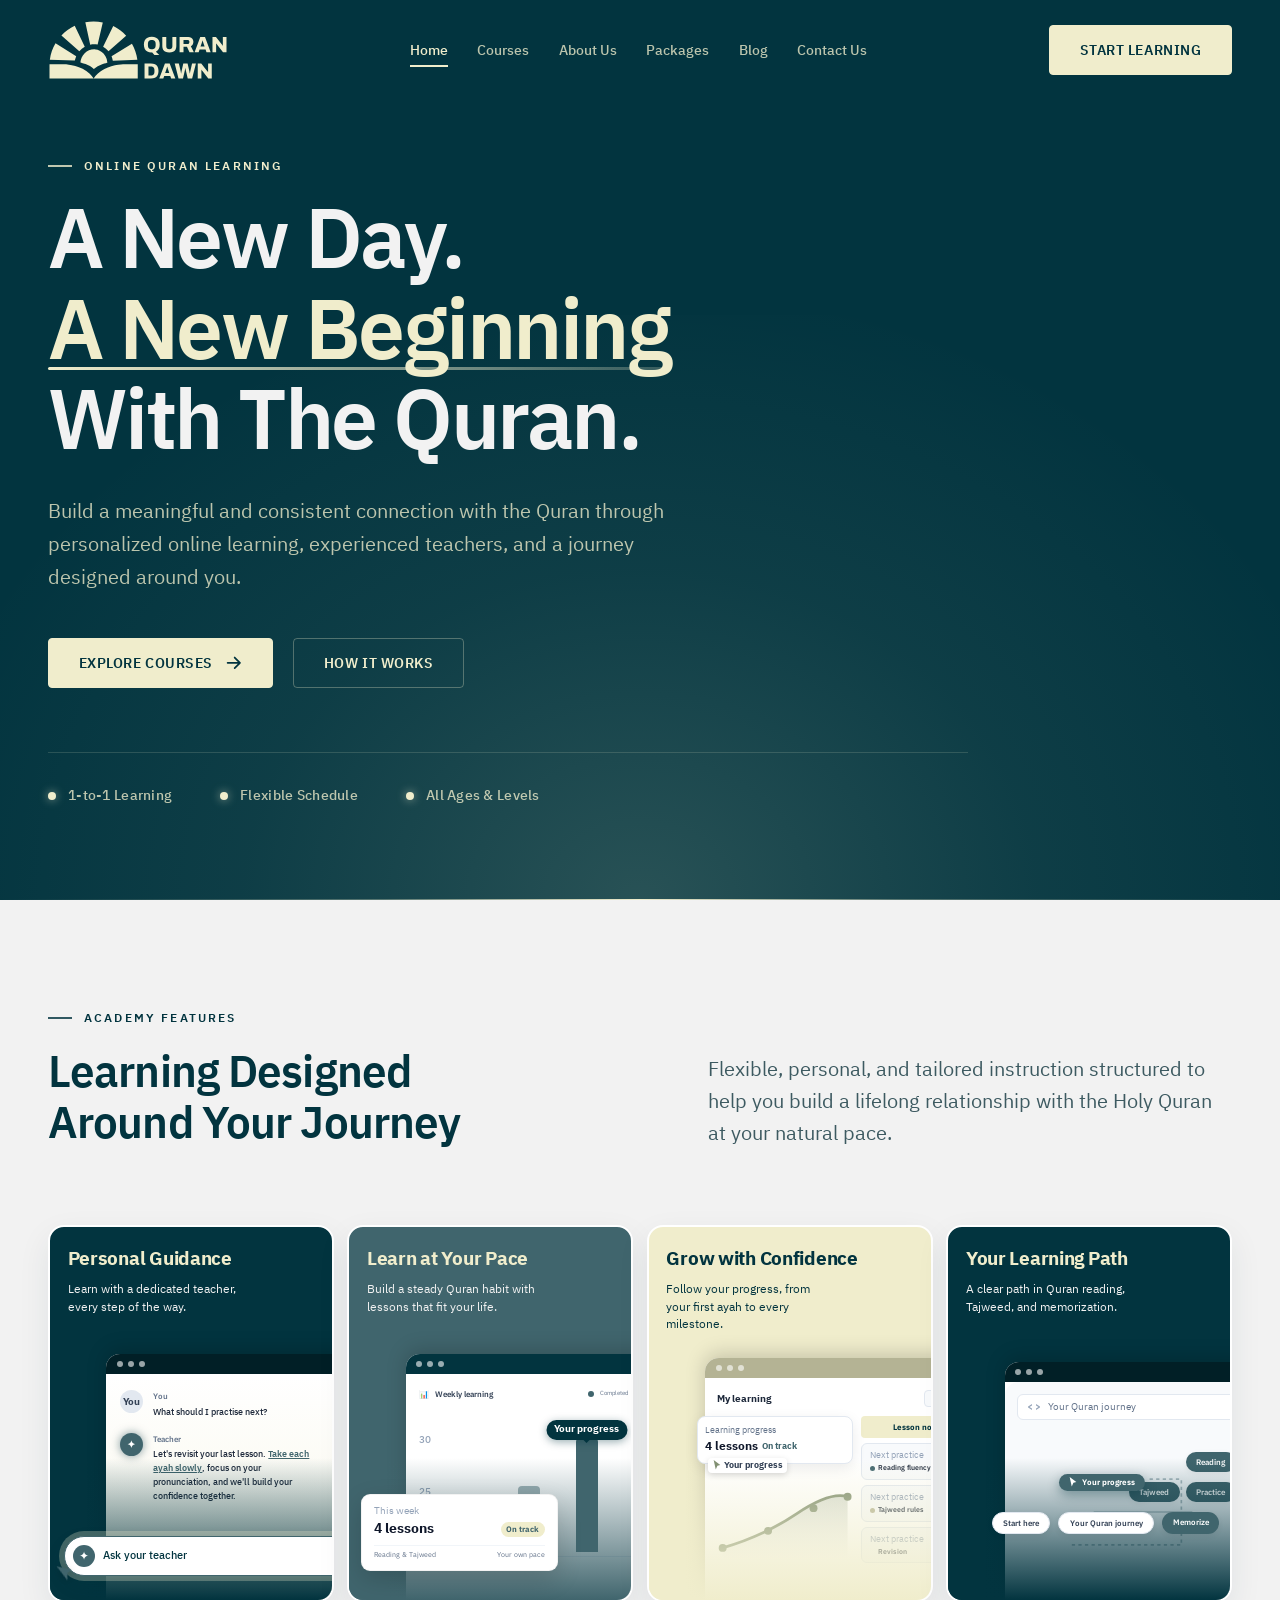
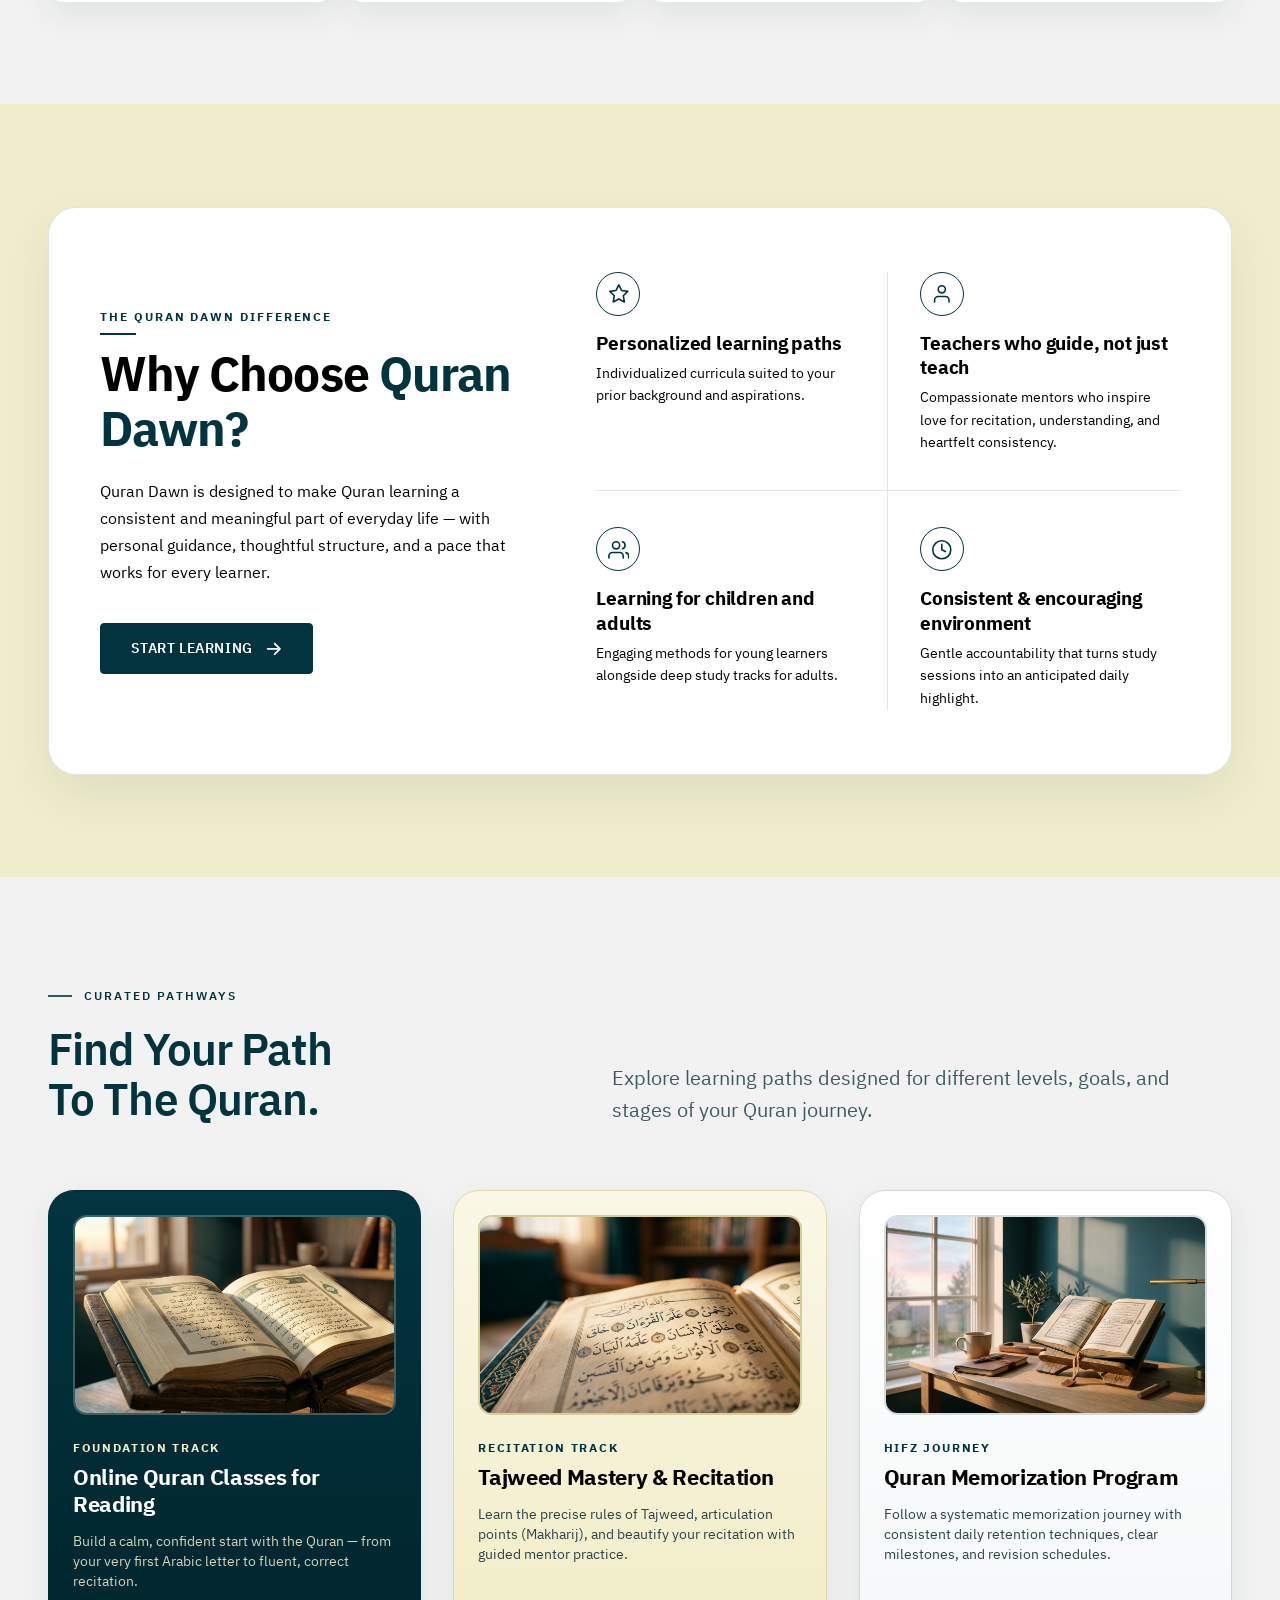
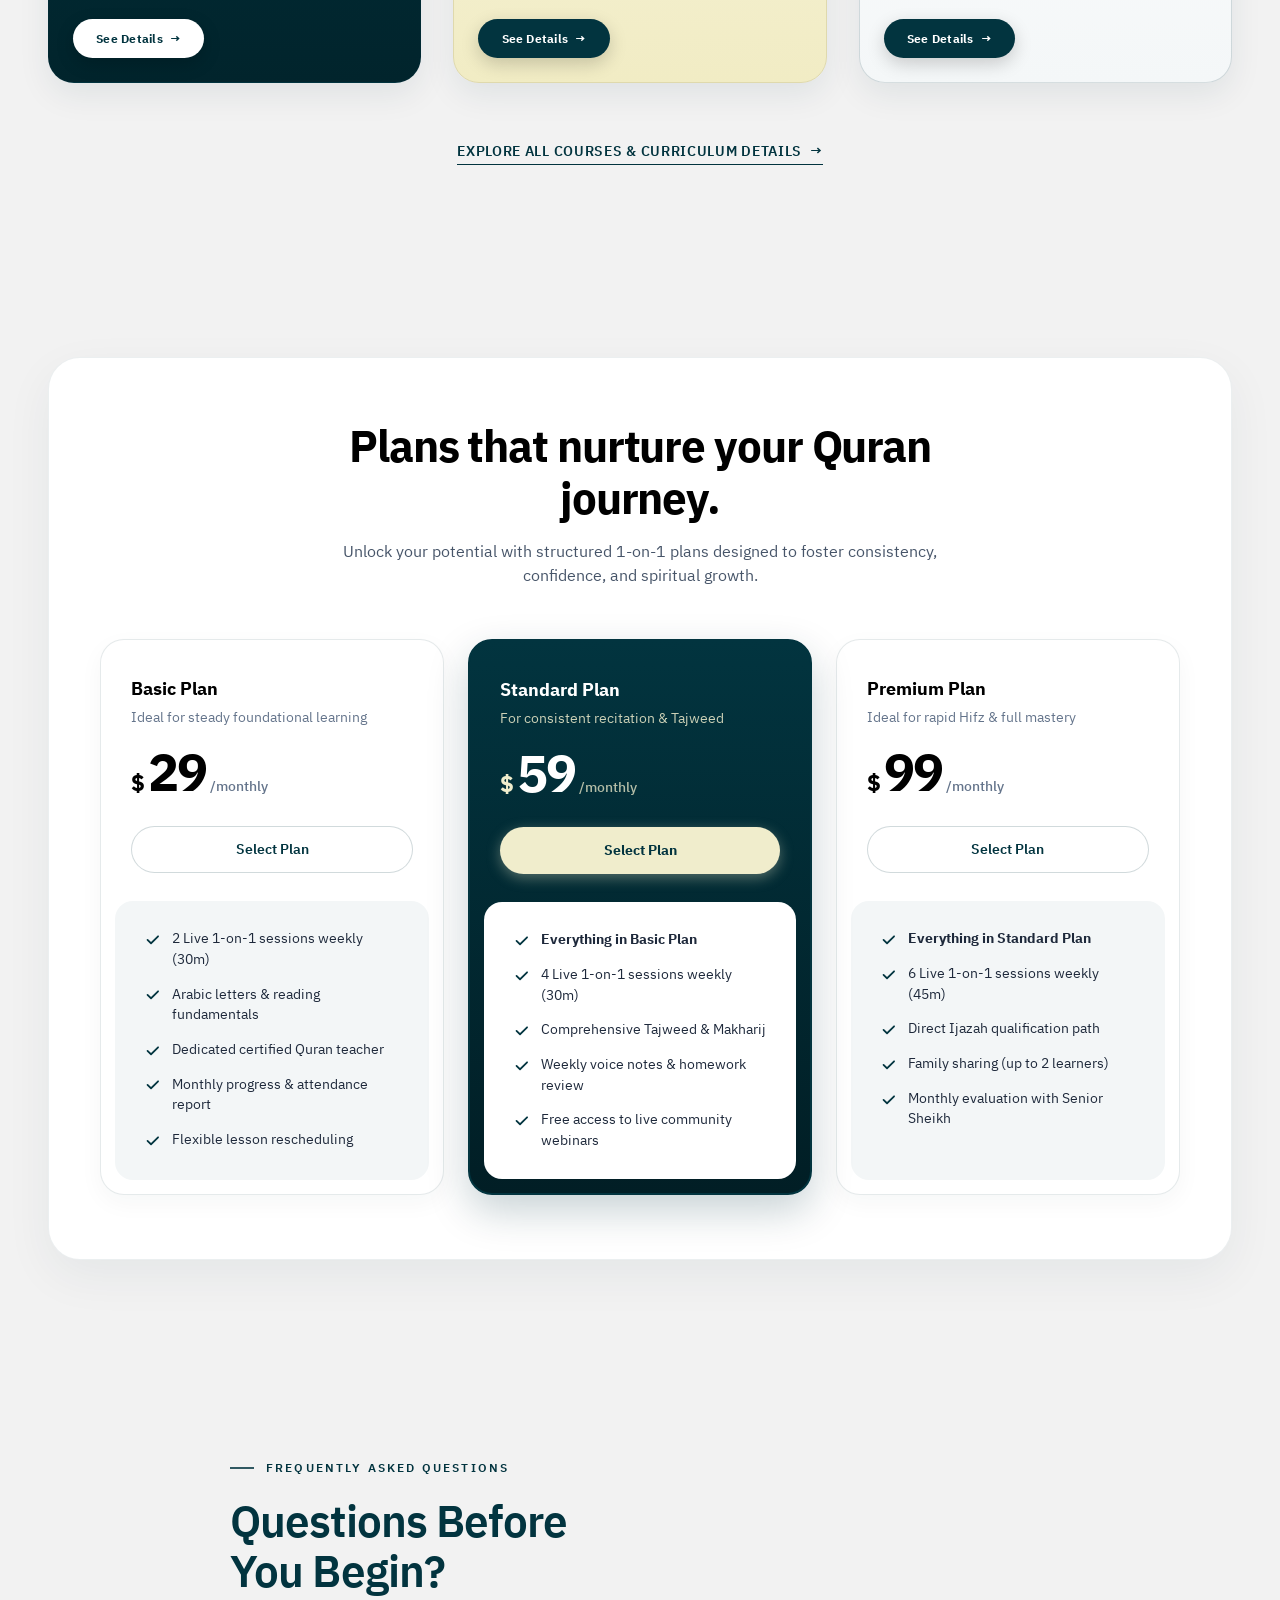
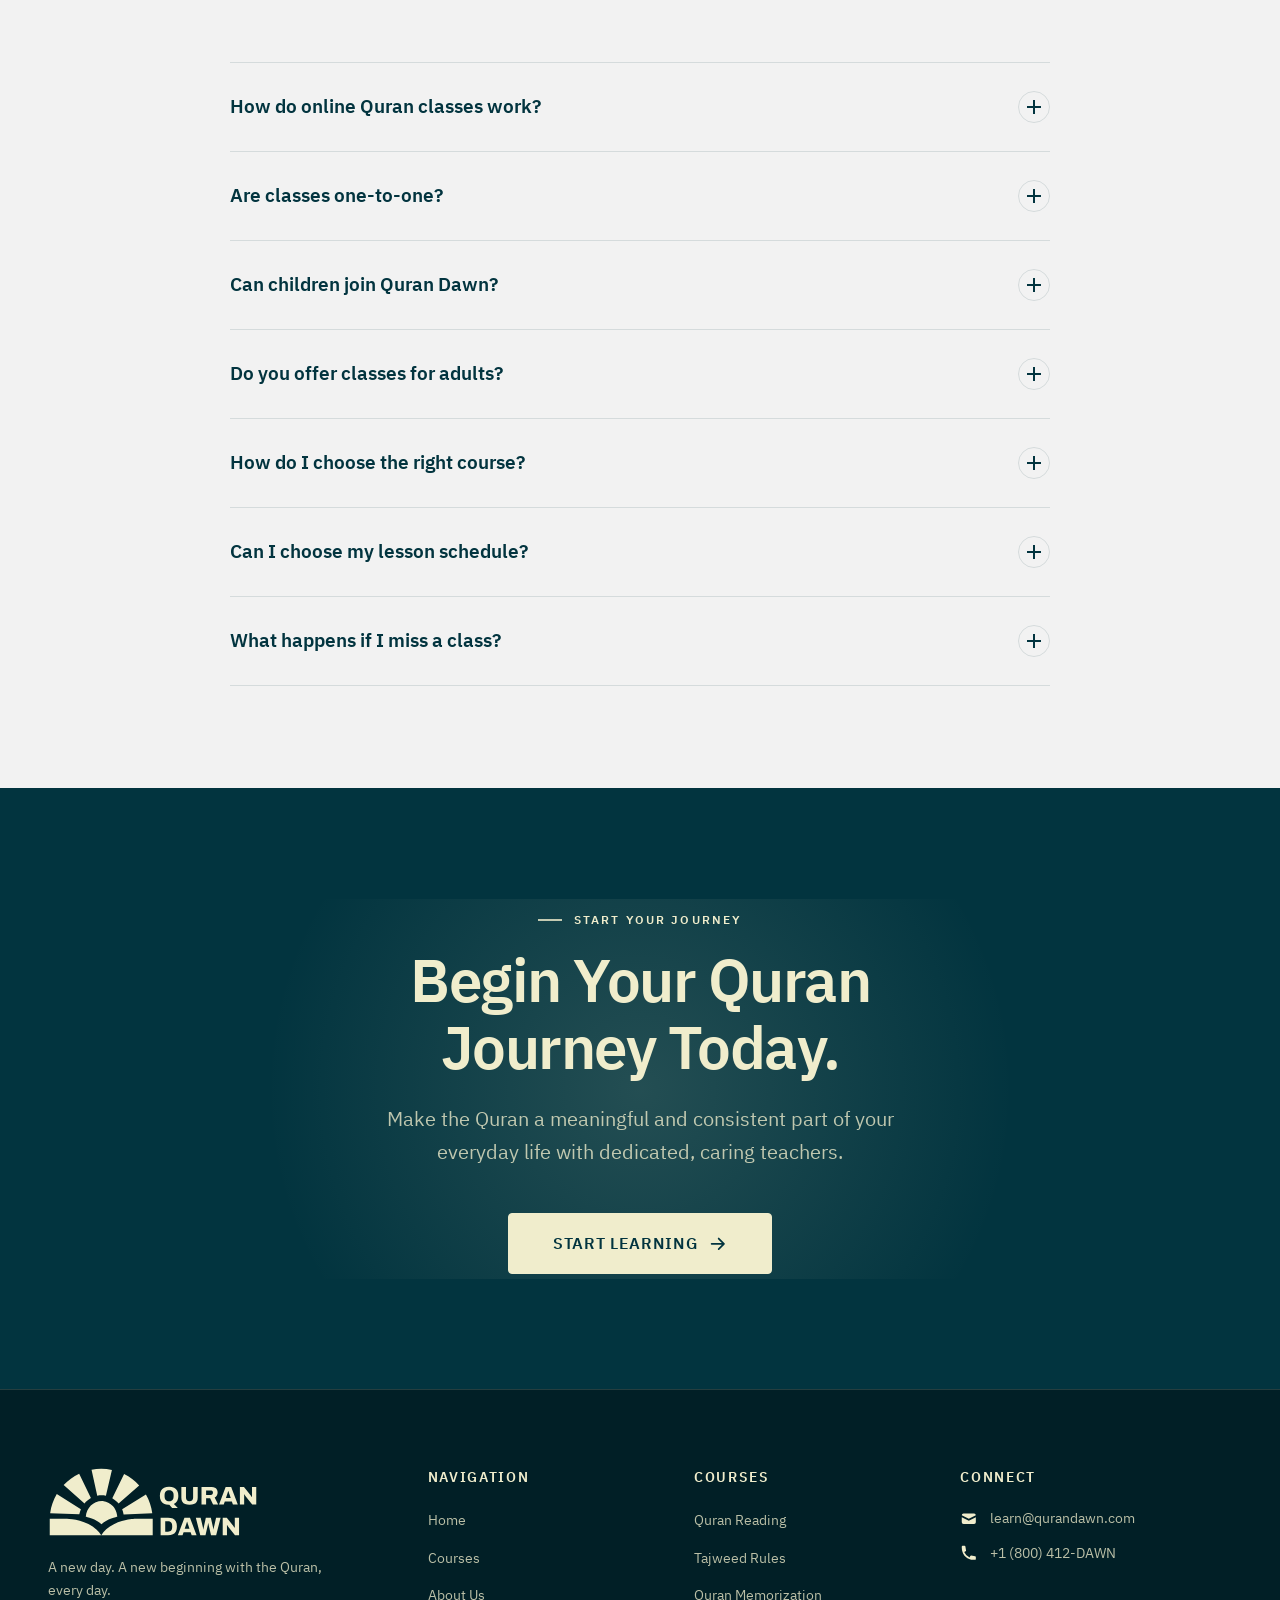
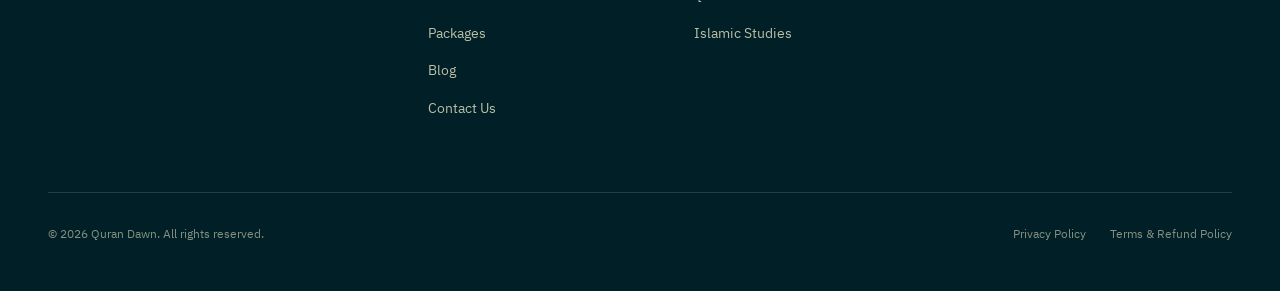
==== index.html @ b08a199e "first commit" ====
<!DOCTYPE html>
<html lang="en">
<head>
  <meta charset="UTF-8">
  <meta name="viewport" content="width=device-width, initial-scale=1.0">
  <meta http-equiv="X-UA-Compatible" content="IE=edge">
  
  <title>Quran Dawn — A New Day. A New Beginning With The Quran.</title>
  <meta name="description" content="Personalized online Quran learning academy. Connect with experienced teachers for 1-to-1 Quran reading, Tajweed, memorization, and Islamic studies.">
  <meta name="theme-color" content="#02343F">
  
  <!-- Open Graph / Meta -->
  <meta property="og:type" content="website">
  <meta property="og:title" content="Quran Dawn — Online Quran Academy">
  <meta property="og:description" content="A new day. A new beginning with the Quran through personalized, calm, and structured 1-to-1 online learning.">
  
  <!-- Favicon -->
  <link rel="icon" type="image/svg+xml" href="assets/images/logo-mark.svg">
  
  <!-- Google Fonts Preconnect & Fonts -->
  <link rel="preconnect" href="https://fonts.googleapis.com">
  <link rel="preconnect" href="https://fonts.gstatic.com" crossorigin>
  <link rel="stylesheet" href="https://fonts.googleapis.com/css2?family=IBM+Plex+Sans+Arabic:wght@300;400;500;600;700&family=IBM+Plex+Sans:ital,wght@0,300;0,400;0,500;0,600;0,700;1,400&display=swap">

  <!-- Stylesheet -->
  <link rel="stylesheet" href="assets/css/style.css">
</head>
<body>

  <!-- Accessible Skip Link -->
  <a href="#main-content" class="skip-link">Skip to main content</a>

  <!-- =========================================================================
       01 — SITE HEADER
       ========================================================================= -->
  <header class="site-header" id="site-header">
    <div class="container header-inner">
      <a href="#" class="header-logo" aria-label="Quran Dawn Home">
        <img src="assets/images/logo-cream.svg" alt="Quran Dawn" width="180" height="60">
      </a>

      <!-- Desktop Navigation -->
      <nav class="nav-desktop" aria-label="Primary Navigation">
        <ul class="nav-links">
          <li><a href="#" class="nav-link active">Home</a></li>
          <li><a href="#courses" class="nav-link">Courses</a></li>
          <li><a href="#why-us" class="nav-link">About Us</a></li>
          <li><a href="#packages" class="nav-link">Packages</a></li>
          <li><a href="#faq" class="nav-link">Blog</a></li>
          <li><a href="#contact" class="nav-link">Contact Us</a></li>
        </ul>
      </nav>

      <div class="header-actions">
        <a href="#packages" class="btn btn-primary">Start Learning</a>
        <button class="menu-toggle" aria-expanded="false" aria-label="Toggle navigation menu" aria-controls="mobile-nav">
          <span></span>
          <span></span>
          <span></span>
        </button>
      </div>
    </div>
  </header>

  <!-- Mobile Navigation Drawer -->
  <div class="mobile-nav-overlay" id="mobile-overlay"></div>
  <aside class="mobile-nav-drawer" id="mobile-nav" aria-label="Mobile Navigation">
    <div class="mobile-nav-links">
      <a href="#" class="mobile-nav-link">Home <span>→</span></a>
      <a href="#courses" class="mobile-nav-link">Courses <span>→</span></a>
      <a href="#why-us" class="mobile-nav-link">About Us <span>→</span></a>
      <a href="#packages" class="mobile-nav-link">Packages <span>→</span></a>
      <a href="#faq" class="mobile-nav-link">Blog <span>→</span></a>
      <a href="#contact" class="mobile-nav-link">Contact Us <span>→</span></a>
    </div>
    <div class="mobile-nav-footer">
      <a href="#packages" class="btn btn-primary" style="width: 100%;">Start Learning</a>
      <p style="font-size: var(--text-xs); color: var(--color-text-light-subtle); text-align: center;">
        Quran Dawn &bull; Online Quran Academy
      </p>
    </div>
  </aside>

  <!-- =========================================================================
       MAIN CONTENT
       ========================================================================= -->
  <main id="main-content">

    <!-- =======================================================================
         02 — HERO SECTION
         ======================================================================= -->
    <section class="hero-section" id="hero">
      <!-- Ambient Dawn Glow & Horizon Line -->
      <div class="hero-dawn-glow" aria-hidden="true"></div>
      <div class="hero-horizon-line" aria-hidden="true"></div>

      <!-- Abstract Sunrise & Open Book Geometry Backdrop -->
      <div class="hero-brand-backdrop" aria-hidden="true">
        <img src="assets/images/logo-mark.svg" alt="" width="800" height="520">
      </div>

      <div class="container">
        <div class="hero-content fade-up in-view">
          <div class="eyebrow eyebrow-light">Online Quran Learning</div>
          
          <h1 class="hero-title">
            A New Day.<br>
            <span class="highlight">A New Beginning</span><br>
            With The Quran.
          </h1>

          <p class="hero-lead">
            Build a meaningful and consistent connection with the Quran through personalized online learning, experienced teachers, and a journey designed around you.
          </p>

          <div class="hero-actions">
            <a href="#courses" class="btn btn-primary">
              Explore Courses
              <svg class="btn-icon" viewBox="0 0 20 20" fill="currentColor">
                <path fill-rule="evenodd" d="M10.293 3.293a1 1 0 011.414 0l6 6a1 1 0 010 1.414l-6 6a1 1 0 01-1.414-1.414L14.586 11H3a1 1 0 110-2h11.586l-4.293-4.293a1 1 0 010-1.414z" clip-rule="evenodd"/>
              </svg>
            </a>
            <a href="#why-us" class="btn btn-ghost-light">
              How It Works
            </a>
          </div>

          <!-- Micro Indicators (Editorial Dawn Ticks) -->
          <div class="hero-micro-bar">
            <div class="hero-micro-item">
              <span class="hero-micro-mark"></span>
              <span>1-to-1 Learning</span>
            </div>
            <div class="hero-micro-item">
              <span class="hero-micro-mark"></span>
              <span>Flexible Schedule</span>
            </div>
            <div class="hero-micro-item">
              <span class="hero-micro-mark"></span>
              <span>All Ages & Levels</span>
            </div>
          </div>
        </div>
      </div>
    </section>

    <!-- =======================================================================
         03 — FEATURES ACADEMY SECTION
         ======================================================================= -->
    <section class="section features-section" id="features">
      <div class="container">
        <div class="features-header-grid fade-up">
          <div>
            <div class="eyebrow eyebrow-dark">Academy Features</div>
            <h2 class="section-title section-title-dark">
              Learning Designed<br>
              Around Your Journey
            </h2>
          </div>
          <div>
            <p class="section-desc section-desc-dark">
              Flexible, personal, and tailored instruction structured to help you build a lifelong relationship with the Holy Quran at your natural pace.
            </p>
          </div>
        </div>

        <!-- Brand-colored feature cards with decorative learning previews -->
        <div class="features-visual-grid">
          
          <!-- Academy feature illustration -->
          <article class="saas-card saas-card-teal fade-up">
            <div class="saas-card-header">
              <h3 class="saas-card-title">Personal Guidance</h3>
              <p class="saas-card-desc">Learn with a dedicated teacher, every step of the way.</p>
            </div>
            
            <div class="saas-window-frame" aria-hidden="true">
              <div class="saas-window-topbar">
                <div class="saas-window-dots">
                  <span></span><span></span><span></span>
                </div>
              </div>
              <div class="saas-window-body saas-body-chat">
                <!-- User message -->
                <div class="chat-msg user-msg">
                  <div class="chat-avatar avatar-rd">You</div>
                  <div class="chat-content">
                    <span class="chat-sender">You</span>
                    <p class="chat-bubble">What should I practise next?</p>
                  </div>
                </div>
                
                <!-- AI message -->
                <div class="chat-msg ai-msg">
                  <div class="chat-avatar avatar-ai">✦</div>
                  <div class="chat-content">
                    <span class="chat-sender">Teacher</span>
                    <p class="chat-bubble">Let's revisit your last lesson. <span class="text-mint">Take each ayah slowly</span>, focus on your pronunciation, and we'll build your confidence together.</p>
                  </div>
                </div>

                <!-- Floating Input Pill -->
                <div class="floating-ask-pill">
                  <div class="ask-sparkle-wrap">
                    <span class="sparkle-icon">✦</span>
                  </div>
                  <span class="ask-placeholder">Ask your teacher</span>
                  <div class="cursor-pointer-mint">
                    <svg viewBox="0 0 24 24" fill="currentColor"><path d="M4 0l16 12-7 2-4 9-5-23z"/></svg>
                  </div>
                </div>
              </div>
            </div>
          </article>

          <!-- Academy feature illustration -->
          <article class="saas-card saas-card-crimson fade-up">
            <div class="saas-card-header">
              <h3 class="saas-card-title">Learn at Your Pace</h3>
              <p class="saas-card-desc">Build a steady Quran habit with lessons that fit your life.</p>
            </div>
            
            <div class="saas-window-frame" aria-hidden="true">
              <div class="saas-window-topbar">
                <div class="saas-window-dots">
                  <span></span><span></span><span></span>
                </div>
              </div>
              <div class="saas-window-body saas-body-chart">
                <div class="chart-mini-header">
                  <div class="chart-title-tag">
                    <span class="chart-icon-box">📊</span>
                    <span>Weekly learning</span>
                  </div>
                  <div class="chart-legend">
                    <span class="legend-dot dot-comp"></span><span class="legend-text">Completed</span>
                    <span class="legend-dot dot-prog"></span><span class="legend-text">In Progress</span>
                  </div>
                </div>

                <div class="bar-chart-area">
                  <div class="chart-y-axis">
                    <span>30</span>
                    <span>25</span>
                    <span>20</span>
                  </div>
                  <div class="bar-chart-columns">
                    <div class="chart-col col-1"><span class="col-fill"></span></div>
                    <div class="chart-col col-2"><span class="col-fill"></span></div>
                    <div class="chart-col col-3">
                      <span class="col-fill"></span>
                      <div class="tag-john-robert tag-crimson">
                        <span>Your progress</span>
                      </div>
                    </div>
                    <div class="chart-col col-4"><span class="col-fill"></span></div>
                  </div>
                </div>

                <!-- Floating Stats Card -->
                <div class="floating-sales-card">
                  <span class="sales-sub-id">This week</span>
                  <div class="sales-main-row">
                    <span class="sales-amount">4 lessons</span>
                    <span class="sales-badge-pill">On track</span>
                  </div>
                  <div class="sales-footer-stats">
                    <span>Reading & Tajweed</span>
                    <span>Your own pace</span>
                  </div>
                </div>
              </div>
            </div>
          </article>

          <!-- Academy feature illustration -->
          <article class="saas-card saas-card-amber fade-up">
            <div class="saas-card-header">
              <h3 class="saas-card-title">Grow with Confidence</h3>
              <p class="saas-card-desc">Follow your progress, from your first ayah to every milestone.</p>
            </div>
            
            <div class="saas-window-frame" aria-hidden="true">
              <div class="saas-window-topbar">
                <div class="saas-window-dots">
                  <span></span><span></span><span></span>
                </div>
              </div>
              <div class="saas-window-body saas-body-dash">
                <div class="dash-top-row">
                  <h4 class="dash-h4">My learning</h4>
                  <div class="dash-search-fake">Find a lesson</div>
                </div>

                <div class="dash-content-grid">
                  <div class="dash-left-chart">
                    <div class="floating-bank-card">
                      <div class="bank-top-meta">Learning progress</div>
                      <div class="bank-value-row">
                        <span class="bank-val">4 lessons</span>
                        <span class="bank-gain">On track</span>
                      </div>
                      <div class="cursor-john-amber">
                        <svg viewBox="0 0 24 24" fill="#819072"><path d="M4 0l16 12-7 2-4 9-5-23z"/></svg>
                        <span>Your progress</span>
                      </div>
                    </div>

                    <div class="svg-line-chart-wrap">
                      <svg viewBox="0 0 120 70" class="svg-trend-line">
                        <defs>
                          <linearGradient id="amberGlow" x1="0" y1="0" x2="0" y2="1">
                            <stop offset="0%" stop-color="#819072" stop-opacity="0.3"/>
                            <stop offset="100%" stop-color="#819072" stop-opacity="0"/>
                          </linearGradient>
                        </defs>
                        <path d="M 5 60 Q 40 50, 70 30 T 115 15 L 115 70 L 5 70 Z" fill="url(#amberGlow)"/>
                        <path d="M 5 60 Q 40 50, 70 30 T 115 15" fill="none" stroke="#819072" stroke-width="2.5"/>
                        <circle cx="5" cy="60" r="3.5" fill="#819072"/>
                        <circle cx="45" cy="45" r="3.5" fill="#819072"/>
                        <circle cx="85" cy="25" r="3.5" fill="#819072"/>
                        <circle cx="115" cy="15" r="3.5" fill="#819072"/>
                      </svg>
                    </div>
                  </div>

                  <div class="dash-right-notes">
                    <div class="btn-add-note">Lesson notes</div>
                    <div class="note-item-pill">
                      <span class="note-label">Next practice</span>
                      <div class="note-author">
                        <span class="author-dot dot-green"></span>
                        <span>Reading fluency</span>
                      </div>
                    </div>
                    <div class="note-item-pill">
                      <span class="note-label">Next practice</span>
                      <div class="note-author">
                        <span class="author-dot dot-orange"></span>
                        <span>Tajweed rules</span>
                      </div>
                    </div>
                    <div class="note-item-pill note-item-sm">
                      <span class="note-label">Next practice</span>
                      <div class="note-author">
                        <span class="author-dot dot-blue"></span>
                        <span>Revision</span>
                      </div>
                    </div>
                  </div>
                </div>
              </div>
            </div>
          </article>

          <!-- Academy feature illustration -->
          <article class="saas-card saas-card-azure fade-up">
            <div class="saas-card-header">
              <h3 class="saas-card-title">Your Learning Path</h3>
              <p class="saas-card-desc">A clear path in Quran reading, Tajweed, and memorization.</p>
            </div>
            
            <div class="saas-window-frame" aria-hidden="true">
              <div class="saas-window-topbar">
                <div class="saas-window-dots">
                  <span></span><span></span><span></span>
                </div>
              </div>
              <div class="saas-window-body saas-body-flow">
                <div class="flow-search-bar">
                  <span class="flow-nav-arrow">&lt; &gt;</span>
                  <span class="flow-search-text">Your Quran journey</span>
                </div>

                <div class="flow-nodes-canvas">
                  <!-- Floating Your progress Cursor on blue node -->
                  <div class="cursor-node-blue">
                    <svg viewBox="0 0 24 24" fill="#40656D"><path d="M4 0l16 12-7 2-4 9-5-23z"/></svg>
                    <span>Your progress</span>
                  </div>

                  <div class="flow-row flow-row-top">
                    <div class="flow-pill-node pill-darkblue">Reading</div>
                  </div>

                  <div class="flow-row flow-row-mid">
                    <div class="flow-pill-node pill-teal">Tajweed</div>
                    <div class="flow-pill-node pill-darkblue">Practice</div>
                  </div>

                  <div class="flow-row flow-row-bot">
                    <div class="flow-pill-node pill-white">Start here</div>
                    <div class="flow-pill-node pill-white">Your Quran journey</div>
                    <div class="flow-pill-node pill-darkblue">Memorize</div>
                  </div>

                  <!-- Visual Connecting Flow lines -->
                  <svg class="flow-lines-svg" viewBox="0 0 200 120">
                    <path d="M 50 90 H 150 V 30 H 120" fill="none" stroke="rgba(2, 52, 63, 0.3)" stroke-width="1.5" stroke-dasharray="3 3"/>
                    <path d="M 70 60 H 160" fill="none" stroke="rgba(2, 52, 63, 0.25)" stroke-width="1.5"/>
                  </svg>
                </div>
              </div>
            </div>
          </article>

        </div>
      </div>
    </section>

    <!-- =======================================================================
         04 — WHY US SECTION (Framed Card with 2x2 Divided Features Grid)
         ======================================================================= -->
    <section class="section why-us-section" id="why-us">
      <!-- Background Abstract Geometry -->
      <div class="why-us-bg-geometry" aria-hidden="true">
        <img src="assets/images/logo-mark.svg" alt="" width="650" height="420">
      </div>

      <div class="container">
        <!-- Floating Branded Main Card -->
        <div class="why-us-card fade-up">
          <div class="why-us-card-grid">
            
            <!-- Left Narrative Column -->
            <div class="why-us-card-left">
              <div class="why-us-eyebrow-wrapper">
                <span class="why-us-eyebrow">The Quran Dawn Difference</span>
                <span class="why-us-eyebrow-line" aria-hidden="true"></span>
              </div>
              
              <h2 class="why-us-card-title">
                Why Choose <span class="why-us-highlight">Quran Dawn?</span>
              </h2>

              <p class="why-us-card-desc">
                Quran Dawn is designed to make Quran learning a consistent and meaningful part of everyday life — with personal guidance, thoughtful structure, and a pace that works for every learner.
              </p>

              <div class="why-us-card-action">
                <a href="#packages" class="btn btn-teal">
                  Start Learning
                  <svg class="btn-icon" viewBox="0 0 20 20" fill="currentColor">
                    <path fill-rule="evenodd" d="M10.293 3.293a1 1 0 011.414 0l6 6a1 1 0 010 1.414l-6 6a1 1 0 01-1.414-1.414L14.586 11H3a1 1 0 110-2h11.586l-4.293-4.293a1 1 0 010-1.414z" clip-rule="evenodd"/>
                  </svg>
                </a>
              </div>
            </div>

            <!-- Right 2x2 Divided Pillars Grid -->
            <div class="why-us-card-right">
              <div class="why-us-pillars-divided-grid">
                
                <!-- Pillar 1: Top Left -->
                <div class="why-pillar-cell pillar-cell-top-left">
                  <div class="why-pillar-icon-circle" aria-hidden="true">
                    <svg viewBox="0 0 24 24" fill="none" stroke="currentColor" stroke-width="1.8" stroke-linecap="round" stroke-linejoin="round">
                      <path d="M12 2L15.09 8.26L22 9.27L17 14.14L18.18 21.02L12 17.77L5.82 21.02L7 14.14L2 9.27L8.91 8.26L12 2Z"/>
                    </svg>
                  </div>
                  <div class="why-pillar-info">
                    <h3 class="why-pillar-title">Personalized learning paths</h3>
                    <p class="why-pillar-desc">Individualized curricula suited to your prior background and aspirations.</p>
                  </div>
                </div>

                <!-- Pillar 2: Top Right -->
                <div class="why-pillar-cell pillar-cell-top-right">
                  <div class="why-pillar-icon-circle" aria-hidden="true">
                    <svg viewBox="0 0 24 24" fill="none" stroke="currentColor" stroke-width="1.8" stroke-linecap="round" stroke-linejoin="round">
                      <path d="M20 21v-2a4 4 0 0 0-4-4H8a4 4 0 0 0-4 4v2"></path>
                      <circle cx="12" cy="7" r="4"></circle>
                    </svg>
                  </div>
                  <div class="why-pillar-info">
                    <h3 class="why-pillar-title">Teachers who guide, not just teach</h3>
                    <p class="why-pillar-desc">Compassionate mentors who inspire love for recitation, understanding, and heartfelt consistency.</p>
                  </div>
                </div>

                <!-- Pillar 3: Bottom Left -->
                <div class="why-pillar-cell pillar-cell-bottom-left">
                  <div class="why-pillar-icon-circle" aria-hidden="true">
                    <svg viewBox="0 0 24 24" fill="none" stroke="currentColor" stroke-width="1.8" stroke-linecap="round" stroke-linejoin="round">
                      <path d="M17 21v-2a4 4 0 0 0-4-4H5a4 4 0 0 0-4 4v2"></path>
                      <circle cx="9" cy="7" r="4"></circle>
                      <path d="M23 21v-2a4 4 0 0 0-3-3.87"></path>
                      <path d="M16 3.13a4 4 0 0 1 0 7.75"></path>
                    </svg>
                  </div>
                  <div class="why-pillar-info">
                    <h3 class="why-pillar-title">Learning for children and adults</h3>
                    <p class="why-pillar-desc">Engaging methods for young learners alongside deep study tracks for adults.</p>
                  </div>
                </div>

                <!-- Pillar 4: Bottom Right -->
                <div class="why-pillar-cell pillar-cell-bottom-right">
                  <div class="why-pillar-icon-circle" aria-hidden="true">
                    <svg viewBox="0 0 24 24" fill="none" stroke="currentColor" stroke-width="1.8" stroke-linecap="round" stroke-linejoin="round">
                      <circle cx="12" cy="12" r="10"></circle>
                      <polyline points="12 6 12 12 16 14"></polyline>
                    </svg>
                  </div>
                  <div class="why-pillar-info">
                    <h3 class="why-pillar-title">Consistent &amp; encouraging environment</h3>
                    <p class="why-pillar-desc">Gentle accountability that turns study sessions into an anticipated daily highlight.</p>
                  </div>
                </div>

              </div>
            </div>

          </div>
        </div>
      </div>
    </section>

    <!-- =======================================================================
         05 — COURSES SECTION (Bespoke Branded Cards)
         ======================================================================= -->
    <section class="section courses-section" id="courses">
      <div class="container">
        <div class="courses-header-wrapper fade-up">
          <div>
            <div class="eyebrow eyebrow-dark">Curated Pathways</div>
            <h2 class="section-title section-title-dark">
              Find Your Path<br>
              To The Quran.
            </h2>
          </div>
          <div>
            <p class="section-desc section-desc-dark" style="margin-top: 0;">
              Explore learning paths designed for different levels, goals, and stages of your Quran journey.
            </p>
          </div>
        </div>

        <div class="courses-grid-v2">
          <!-- Course 01: Deep Teal (40% Family) -->
          <article class="course-card-v2 course-theme-teal fade-up">
            <div class="course-v2-visual-container">
              <div class="course-v2-arch-frame">
                <img src="assets/images/course-reading.jpg" alt="Online Quran Reading Classes" class="course-v2-img" width="600" height="340" loading="lazy">
              </div>
            </div>
            <div class="course-v2-content">
              <span class="course-v2-eyebrow">Foundation Track</span>
              <h3 class="course-v2-title">Online Quran Classes for Reading</h3>
              <p class="course-v2-desc">
                Build a calm, confident start with the Quran — from your very first Arabic letter to fluent, correct recitation.
              </p>
              <div class="course-v2-footer">
                <a href="#packages" class="course-v2-cta-pill">
                  <span>See Details</span>
                  <span class="pill-arrow" aria-hidden="true">&rarr;</span>
                </a>
              </div>
            </div>
          </article>

          <!-- Course 02: Dawn Cream (35% Family) -->
          <article class="course-card-v2 course-theme-cream fade-up">
            <div class="course-v2-visual-container">
              <div class="course-v2-arch-frame">
                <img src="assets/images/course-tajweed.jpg" alt="Tajweed Mastery & Recitation" class="course-v2-img" width="600" height="340" loading="lazy">
              </div>
            </div>
            <div class="course-v2-content">
              <span class="course-v2-eyebrow">Recitation Track</span>
              <h3 class="course-v2-title">Tajweed Mastery &amp; Recitation</h3>
              <p class="course-v2-desc">
                Learn the precise rules of Tajweed, articulation points (Makharij), and beautify your recitation with guided mentor practice.
              </p>
              <div class="course-v2-footer">
                <a href="#packages" class="course-v2-cta-pill">
                  <span>See Details</span>
                  <span class="pill-arrow" aria-hidden="true">&rarr;</span>
                </a>
              </div>
            </div>
          </article>

          <!-- Course 03: Off-White / Crisp Cloud (25% Family) -->
          <article class="course-card-v2 course-theme-offwhite fade-up">
            <div class="course-v2-visual-container">
              <div class="course-v2-arch-frame">
                <img src="assets/images/course-memorization.jpg" alt="Quran Memorization Program" class="course-v2-img" width="600" height="340" loading="lazy">
              </div>
            </div>
            <div class="course-v2-content">
              <span class="course-v2-eyebrow">Hifz Journey</span>
              <h3 class="course-v2-title">Quran Memorization Program</h3>
              <p class="course-v2-desc">
                Follow a systematic memorization journey with consistent daily retention techniques, clear milestones, and revision schedules.
              </p>
              <div class="course-v2-footer">
                <a href="#packages" class="course-v2-cta-pill">
                  <span>See Details</span>
                  <span class="pill-arrow" aria-hidden="true">&rarr;</span>
                </a>
              </div>
            </div>
          </article>
        </div>

        <div style="text-align: center;" class="fade-up">
          <a href="#packages" class="text-link">
            Explore All Courses &amp; Curriculum Details
            <span aria-hidden="true">&rarr;</span>
          </a>
        </div>
      </div>
    </section>

    <!-- =======================================================================
         06 — PACKAGES SECTION (Framed Multi-Card Pricing Layout)
         ======================================================================= -->
    <section class="section packages-section" id="packages">
      <div class="container">
        <!-- Main Framing Card Wrapper -->
        <div class="pricing-master-container fade-up">
          
          <!-- Section Heading -->
          <div class="pricing-header-center">
            <h2 class="pricing-main-title">
              Plans that nurture your Quran journey.
            </h2>
            <p class="pricing-main-desc">
              Unlock your potential with structured 1-on-1 plans designed to foster consistency, confidence, and spiritual growth.
            </p>
          </div>

          <!-- 3-Card Grid -->
          <div class="pricing-cards-grid">
            
            <!-- Card 1: Basic Plan (Light Two-Tone) -->
            <div class="pricing-card-v2 pricing-card-light fade-up">
              <div class="pricing-card-top">
                <div class="pricing-card-intro">
                  <h3 class="pricing-plan-name">Basic Plan</h3>
                  <p class="pricing-plan-sub">Ideal for steady foundational learning</p>
                </div>
                <div class="pricing-card-rate">
                  <span class="rate-currency">$</span>
                  <span class="rate-amount" data-monthly="29" data-yearly="23">29</span>
                  <span class="rate-period">/monthly</span>
                </div>
                <a href="#contact" class="pricing-card-btn btn-light-pill">Select Plan</a>
              </div>
              <div class="pricing-card-bottom">
                <ul class="pricing-features-list">
                  <li>
                    <svg class="pricing-check-icon" viewBox="0 0 20 20" fill="currentColor">
                      <path fill-rule="evenodd" d="M16.707 5.293a1 1 0 010 1.414l-8 8a1 1 0 01-1.414 0l-4-4a1 1 0 011.414-1.414L8 12.586l7.293-7.293a1 1 0 011.414 0z" clip-rule="evenodd"/>
                    </svg>
                    <span>2 Live 1-on-1 sessions weekly (30m)</span>
                  </li>
                  <li>
                    <svg class="pricing-check-icon" viewBox="0 0 20 20" fill="currentColor">
                      <path fill-rule="evenodd" d="M16.707 5.293a1 1 0 010 1.414l-8 8a1 1 0 01-1.414 0l-4-4a1 1 0 011.414-1.414L8 12.586l7.293-7.293a1 1 0 011.414 0z" clip-rule="evenodd"/>
                    </svg>
                    <span>Arabic letters &amp; reading fundamentals</span>
                  </li>
                  <li>
                    <svg class="pricing-check-icon" viewBox="0 0 20 20" fill="currentColor">
                      <path fill-rule="evenodd" d="M16.707 5.293a1 1 0 010 1.414l-8 8a1 1 0 01-1.414 0l-4-4a1 1 0 011.414-1.414L8 12.586l7.293-7.293a1 1 0 011.414 0z" clip-rule="evenodd"/>
                    </svg>
                    <span>Dedicated certified Quran teacher</span>
                  </li>
                  <li>
                    <svg class="pricing-check-icon" viewBox="0 0 20 20" fill="currentColor">
                      <path fill-rule="evenodd" d="M16.707 5.293a1 1 0 010 1.414l-8 8a1 1 0 01-1.414 0l-4-4a1 1 0 011.414-1.414L8 12.586l7.293-7.293a1 1 0 011.414 0z" clip-rule="evenodd"/>
                    </svg>
                    <span>Monthly progress &amp; attendance report</span>
                  </li>
                  <li>
                    <svg class="pricing-check-icon" viewBox="0 0 20 20" fill="currentColor">
                      <path fill-rule="evenodd" d="M16.707 5.293a1 1 0 010 1.414l-8 8a1 1 0 01-1.414 0l-4-4a1 1 0 011.414-1.414L8 12.586l7.293-7.293a1 1 0 011.414 0z" clip-rule="evenodd"/>
                    </svg>
                    <span>Flexible lesson rescheduling</span>
                  </li>
                </ul>
              </div>
            </div>

            <!-- Card 2: Standard Plan (Deep Teal Dark - Standout Middle) -->
            <div class="pricing-card-v2 pricing-card-dark fade-up">
              <div class="pricing-card-top">
                <div class="pricing-card-intro">
                  <h3 class="pricing-plan-name">Standard Plan</h3>
                  <p class="pricing-plan-sub">For consistent recitation &amp; Tajweed</p>
                </div>
                <div class="pricing-card-rate">
                  <span class="rate-currency rate-currency-accent">$</span>
                  <span class="rate-amount" data-monthly="59" data-yearly="47">59</span>
                  <span class="rate-period">/monthly</span>
                </div>
                <a href="#contact" class="pricing-card-btn btn-cream-pill">Select Plan</a>
              </div>
              <div class="pricing-card-bottom">
                <ul class="pricing-features-list">
                  <li>
                    <svg class="pricing-check-icon" viewBox="0 0 20 20" fill="currentColor">
                      <path fill-rule="evenodd" d="M16.707 5.293a1 1 0 010 1.414l-8 8a1 1 0 01-1.414 0l-4-4a1 1 0 011.414-1.414L8 12.586l7.293-7.293a1 1 0 011.414 0z" clip-rule="evenodd"/>
                    </svg>
                    <span><strong>Everything in Basic Plan</strong></span>
                  </li>
                  <li>
                    <svg class="pricing-check-icon" viewBox="0 0 20 20" fill="currentColor">
                      <path fill-rule="evenodd" d="M16.707 5.293a1 1 0 010 1.414l-8 8a1 1 0 01-1.414 0l-4-4a1 1 0 011.414-1.414L8 12.586l7.293-7.293a1 1 0 011.414 0z" clip-rule="evenodd"/>
                    </svg>
                    <span>4 Live 1-on-1 sessions weekly (30m)</span>
                  </li>
                  <li>
                    <svg class="pricing-check-icon" viewBox="0 0 20 20" fill="currentColor">
                      <path fill-rule="evenodd" d="M16.707 5.293a1 1 0 010 1.414l-8 8a1 1 0 01-1.414 0l-4-4a1 1 0 011.414-1.414L8 12.586l7.293-7.293a1 1 0 011.414 0z" clip-rule="evenodd"/>
                    </svg>
                    <span>Comprehensive Tajweed &amp; Makharij</span>
                  </li>
                  <li>
                    <svg class="pricing-check-icon" viewBox="0 0 20 20" fill="currentColor">
                      <path fill-rule="evenodd" d="M16.707 5.293a1 1 0 010 1.414l-8 8a1 1 0 01-1.414 0l-4-4a1 1 0 011.414-1.414L8 12.586l7.293-7.293a1 1 0 011.414 0z" clip-rule="evenodd"/>
                    </svg>
                    <span>Weekly voice notes &amp; homework review</span>
                  </li>
                  <li>
                    <svg class="pricing-check-icon" viewBox="0 0 20 20" fill="currentColor">
                      <path fill-rule="evenodd" d="M16.707 5.293a1 1 0 010 1.414l-8 8a1 1 0 01-1.414 0l-4-4a1 1 0 011.414-1.414L8 12.586l7.293-7.293a1 1 0 011.414 0z" clip-rule="evenodd"/>
                    </svg>
                    <span>Free access to live community webinars</span>
                  </li>
                </ul>
              </div>
            </div>

            <!-- Card 3: Premium Plan (Light Two-Tone) -->
            <div class="pricing-card-v2 pricing-card-light fade-up">
              <div class="pricing-card-top">
                <div class="pricing-card-intro">
                  <h3 class="pricing-plan-name">Premium Plan</h3>
                  <p class="pricing-plan-sub">Ideal for rapid Hifz &amp; full mastery</p>
                </div>
                <div class="pricing-card-rate">
                  <span class="rate-currency">$</span>
                  <span class="rate-amount" data-monthly="99" data-yearly="79">99</span>
                  <span class="rate-period">/monthly</span>
                </div>
                <a href="#contact" class="pricing-card-btn btn-light-pill">Select Plan</a>
              </div>
              <div class="pricing-card-bottom">
                <ul class="pricing-features-list">
                  <li>
                    <svg class="pricing-check-icon" viewBox="0 0 20 20" fill="currentColor">
                      <path fill-rule="evenodd" d="M16.707 5.293a1 1 0 010 1.414l-8 8a1 1 0 01-1.414 0l-4-4a1 1 0 011.414-1.414L8 12.586l7.293-7.293a1 1 0 011.414 0z" clip-rule="evenodd"/>
                    </svg>
                    <span><strong>Everything in Standard Plan</strong></span>
                  </li>
                  <li>
                    <svg class="pricing-check-icon" viewBox="0 0 20 20" fill="currentColor">
                      <path fill-rule="evenodd" d="M16.707 5.293a1 1 0 010 1.414l-8 8a1 1 0 01-1.414 0l-4-4a1 1 0 011.414-1.414L8 12.586l7.293-7.293a1 1 0 011.414 0z" clip-rule="evenodd"/>
                    </svg>
                    <span>6 Live 1-on-1 sessions weekly (45m)</span>
                  </li>
                  <li>
                    <svg class="pricing-check-icon" viewBox="0 0 20 20" fill="currentColor">
                      <path fill-rule="evenodd" d="M16.707 5.293a1 1 0 010 1.414l-8 8a1 1 0 01-1.414 0l-4-4a1 1 0 011.414-1.414L8 12.586l7.293-7.293a1 1 0 011.414 0z" clip-rule="evenodd"/>
                    </svg>
                    <span>Direct Ijazah qualification path</span>
                  </li>
                  <li>
                    <svg class="pricing-check-icon" viewBox="0 0 20 20" fill="currentColor">
                      <path fill-rule="evenodd" d="M16.707 5.293a1 1 0 010 1.414l-8 8a1 1 0 01-1.414 0l-4-4a1 1 0 011.414-1.414L8 12.586l7.293-7.293a1 1 0 011.414 0z" clip-rule="evenodd"/>
                    </svg>
                    <span>Family sharing (up to 2 learners)</span>
                  </li>
                  <li>
                    <svg class="pricing-check-icon" viewBox="0 0 20 20" fill="currentColor">
                      <path fill-rule="evenodd" d="M16.707 5.293a1 1 0 010 1.414l-8 8a1 1 0 01-1.414 0l-4-4a1 1 0 011.414-1.414L8 12.586l7.293-7.293a1 1 0 011.414 0z" clip-rule="evenodd"/>
                    </svg>
                    <span>Monthly evaluation with Senior Sheikh</span>
                  </li>
                </ul>
              </div>
            </div>

          </div>
        </div>
      </div>
    </section>

    <!-- =======================================================================
         07 — FAQ SECTION (Calm Minimalist Accordion)
         ======================================================================= -->
    <section class="section faq-section" id="faq">
      <div class="container">
        <div class="faq-wrapper">
          <div class="section-header fade-up">
            <div class="eyebrow eyebrow-dark">Frequently Asked Questions</div>
            <h2 class="section-title section-title-dark">
              Questions Before<br>
              You Begin?
            </h2>
          </div>

          <div class="faq-list">
            <!-- Question 1 -->
            <div class="faq-item fade-up">
              <button class="faq-trigger" aria-expanded="false" aria-controls="faq-ans-1" id="faq-btn-1">
                <span>How do online Quran classes work?</span>
                <span class="faq-icon-wrapper" aria-hidden="true">
                  <svg width="14" height="14" viewBox="0 0 14 14" fill="none" stroke="currentColor" stroke-width="2">
                    <line x1="7" y1="0" x2="7" y2="14"></line>
                    <line x1="0" y1="7" x2="14" y2="7"></line>
                  </svg>
                </span>
              </button>
              <div class="faq-panel" id="faq-ans-1" role="region" aria-labelledby="faq-btn-1">
                <div class="faq-panel-inner">
                  Classes take place in a private, one-on-one virtual classroom with high-quality audio and visual screen sharing of the Quran. You and your dedicated teacher interact in real-time, allowing immediate feedback, corrections, and personalized guidance.
                </div>
              </div>
            </div>

            <!-- Question 2 -->
            <div class="faq-item fade-up">
              <button class="faq-trigger" aria-expanded="false" aria-controls="faq-ans-2" id="faq-btn-2">
                <span>Are classes one-to-one?</span>
                <span class="faq-icon-wrapper" aria-hidden="true">
                  <svg width="14" height="14" viewBox="0 0 14 14" fill="none" stroke="currentColor" stroke-width="2">
                    <line x1="7" y1="0" x2="7" y2="14"></line>
                    <line x1="0" y1="7" x2="14" y2="7"></line>
                  </svg>
                </span>
              </button>
              <div class="faq-panel" id="faq-ans-2" role="region" aria-labelledby="faq-btn-2">
                <div class="faq-panel-inner">
                  Yes, 100% of our core classes are private one-to-one sessions. This ensures complete personal attention, customized pacing, and a safe, comfortable learning space for each individual student.
                </div>
              </div>
            </div>

            <!-- Question 3 -->
            <div class="faq-item fade-up">
              <button class="faq-trigger" aria-expanded="false" aria-controls="faq-ans-3" id="faq-btn-3">
                <span>Can children join Quran Dawn?</span>
                <span class="faq-icon-wrapper" aria-hidden="true">
                  <svg width="14" height="14" viewBox="0 0 14 14" fill="none" stroke="currentColor" stroke-width="2">
                    <line x1="7" y1="0" x2="7" y2="14"></line>
                    <line x1="0" y1="7" x2="14" y2="7"></line>
                  </svg>
                </span>
              </button>
              <div class="faq-panel" id="faq-ans-3" role="region" aria-labelledby="faq-btn-3">
                <div class="faq-panel-inner">
                  Absolutely. We offer specialized teaching tracks for children starting from age 5. Our teachers are trained in patient, engaging, and encouraging pedagogical methods that make learning enjoyable and inspiring for young minds.
                </div>
              </div>
            </div>

            <!-- Question 4 -->
            <div class="faq-item fade-up">
              <button class="faq-trigger" aria-expanded="false" aria-controls="faq-ans-4" id="faq-btn-4">
                <span>Do you offer classes for adults?</span>
                <span class="faq-icon-wrapper" aria-hidden="true">
                  <svg width="14" height="14" viewBox="0 0 14 14" fill="none" stroke="currentColor" stroke-width="2">
                    <line x1="7" y1="0" x2="7" y2="14"></line>
                    <line x1="0" y1="7" x2="14" y2="7"></line>
                  </svg>
                </span>
              </button>
              <div class="faq-panel" id="faq-ans-4" role="region" aria-labelledby="faq-btn-4">
                <div class="faq-panel-inner">
                  Yes, we have dedicated tracks for adults of all ages and backgrounds — whether you are starting from the Arabic alphabet as a beginner, refining your Tajweed, or memorizing the Quran around a busy professional schedule.
                </div>
              </div>
            </div>

            <!-- Question 5 -->
            <div class="faq-item fade-up">
              <button class="faq-trigger" aria-expanded="false" aria-controls="faq-ans-5" id="faq-btn-5">
                <span>How do I choose the right course?</span>
                <span class="faq-icon-wrapper" aria-hidden="true">
                  <svg width="14" height="14" viewBox="0 0 14 14" fill="none" stroke="currentColor" stroke-width="2">
                    <line x1="7" y1="0" x2="7" y2="14"></line>
                    <line x1="0" y1="7" x2="14" y2="7"></line>
                  </svg>
                </span>
              </button>
              <div class="faq-panel" id="faq-ans-5" role="region" aria-labelledby="faq-btn-5">
                <div class="faq-panel-inner">
                  Upon signing up, we conduct a friendly preliminary assessment session to understand your current level, goals, and schedule availability. We then recommend the most fitting course and matched instructor for your journey.
                </div>
              </div>
            </div>

            <!-- Question 6 -->
            <div class="faq-item fade-up">
              <button class="faq-trigger" aria-expanded="false" aria-controls="faq-ans-6" id="faq-btn-6">
                <span>Can I choose my lesson schedule?</span>
                <span class="faq-icon-wrapper" aria-hidden="true">
                  <svg width="14" height="14" viewBox="0 0 14 14" fill="none" stroke="currentColor" stroke-width="2">
                    <line x1="7" y1="0" x2="7" y2="14"></line>
                    <line x1="0" y1="7" x2="14" y2="7"></line>
                  </svg>
                </span>
              </button>
              <div class="faq-panel" id="faq-ans-6" role="region" aria-labelledby="faq-btn-6">
                <div class="faq-panel-inner">
                  Yes. We operate across international time zones with 24/7 availability. You select the days and specific times that best fit your lifestyle and family commitments.
                </div>
              </div>
            </div>

            <!-- Question 7 -->
            <div class="faq-item fade-up">
              <button class="faq-trigger" aria-expanded="false" aria-controls="faq-ans-7" id="faq-btn-7">
                <span>What happens if I miss a class?</span>
                <span class="faq-icon-wrapper" aria-hidden="true">
                  <svg width="14" height="14" viewBox="0 0 14 14" fill="none" stroke="currentColor" stroke-width="2">
                    <line x1="7" y1="0" x2="7" y2="14"></line>
                    <line x1="0" y1="7" x2="14" y2="7"></line>
                  </svg>
                </span>
              </button>
              <div class="faq-panel" id="faq-ans-7" role="region" aria-labelledby="faq-btn-7">
                <div class="faq-panel-inner">
                  Life happens! With at least 4 hours advance notice, you can easily reschedule your lesson for a makeup time without forfeiting your session.
                </div>
              </div>
            </div>
          </div>
        </div>
      </div>
    </section>

    <!-- =======================================================================
         08 — PRE-FOOTER CTA SECTION
         ======================================================================= -->
    <section class="pre-footer-cta" id="contact">
      <!-- Ambient Dawn Atmosphere -->
      <div class="pre-footer-dawn-glow" aria-hidden="true"></div>
      
      <!-- Cropped Oversized Sunrise Geometry -->
      <div class="pre-footer-backdrop-geometry" aria-hidden="true">
        <img src="assets/images/logo-mark.svg" alt="" width="850" height="540">
      </div>

      <div class="container">
        <div class="pre-footer-content fade-up">
          <div class="eyebrow eyebrow-light" style="justify-content: center;">Start Your Journey</div>
          <h2 class="pre-footer-title">
            Begin Your Quran<br>
            Journey Today.
          </h2>
          <p class="pre-footer-lead">
            Make the Quran a meaningful and consistent part of your everyday life with dedicated, caring teachers.
          </p>
          <a href="#packages" class="btn btn-primary" style="padding: 1.1rem 2.75rem; font-size: 1rem;">
            Start Learning
            <svg class="btn-icon" viewBox="0 0 20 20" fill="currentColor">
              <path fill-rule="evenodd" d="M10.293 3.293a1 1 0 011.414 0l6 6a1 1 0 010 1.414l-6 6a1 1 0 01-1.414-1.414L14.586 11H3a1 1 0 110-2h11.586l-4.293-4.293a1 1 0 010-1.414z" clip-rule="evenodd"/>
            </svg>
          </a>
        </div>
      </div>
    </section>

  </main>

  <!-- =========================================================================
       09 — SITE FOOTER
       ========================================================================= -->
  <footer class="site-footer">
    <div class="container">
      <div class="footer-top-grid">
        <!-- Brand Info -->
        <div class="footer-brand">
          <a href="#" class="footer-logo" aria-label="Quran Dawn">
            <img src="assets/images/logo-cream.svg" alt="Quran Dawn" width="210" height="70">
          </a>
          <p class="footer-tagline">
            A new day. A new beginning with the Quran, every day.
          </p>
        </div>

        <!-- Navigation -->
        <div>
          <h4 class="footer-heading">Navigation</h4>
          <ul class="footer-nav-list">
            <li><a href="#" class="footer-nav-link">Home</a></li>
            <li><a href="#courses" class="footer-nav-link">Courses</a></li>
            <li><a href="#why-us" class="footer-nav-link">About Us</a></li>
            <li><a href="#packages" class="footer-nav-link">Packages</a></li>
            <li><a href="#faq" class="footer-nav-link">Blog</a></li>
            <li><a href="#contact" class="footer-nav-link">Contact Us</a></li>
          </ul>
        </div>

        <!-- Courses -->
        <div>
          <h4 class="footer-heading">Courses</h4>
          <ul class="footer-nav-list">
            <li><a href="#courses" class="footer-nav-link">Quran Reading</a></li>
            <li><a href="#courses" class="footer-nav-link">Tajweed Rules</a></li>
            <li><a href="#courses" class="footer-nav-link">Quran Memorization</a></li>
            <li><a href="#courses" class="footer-nav-link">Islamic Studies</a></li>
          </ul>
        </div>

        <!-- Contact & Connect -->
        <div>
          <h4 class="footer-heading">Connect</h4>
          <div class="footer-contact-item">
            <svg class="footer-contact-icon" viewBox="0 0 20 20" fill="currentColor">
              <path d="M2.003 5.884L10 9.882l7.997-3.998A2 2 0 0016 4H4a2 2 0 00-1.997 1.884z"/>
              <path d="M18 8.118l-8 4-8-4V14a2 2 0 002 2h12a2 2 0 002-2V8.118z"/>
            </svg>
            <span>learn@qurandawn.com</span>
          </div>
          <div class="footer-contact-item">
            <svg class="footer-contact-icon" viewBox="0 0 20 20" fill="currentColor">
              <path d="M2 3a1 1 0 011-1h2.153a1 1 0 01.986.836l.74 4.435a1 1 0 01-.54 1.06l-1.548.773a11.037 11.037 0 006.105 6.105l.774-1.548a1 1 0 011.059-.54l4.435.74a1 1 0 01.836.986V17a1 1 0 01-1 1h-2C7.82 18 2 12.18 2 4V3z"/>
            </svg>
            <span>+1 (800) 412-DAWN</span>
          </div>
        </div>
      </div>

      <!-- Footer Bottom -->
      <div class="footer-bottom">
        <div>
          &copy; 2026 Quran Dawn. All rights reserved.
        </div>
        <div class="footer-legal-links">
          <a href="#">Privacy Policy</a>
          <a href="#">Terms &amp; Refund Policy</a>
        </div>
      </div>
    </div>

    <!-- Grounding Horizon Sunrise Geometry -->
    <div class="footer-horizon-geometry" aria-hidden="true">
      <img src="assets/images/symbol-sunrise-rays.svg" alt="" width="700" height="200">
    </div>
  </footer>

  <!-- Scripts -->
  <script src="assets/js/main.js"></script>
</body>
</html>
---- assets/css/style.css ----
/* ==========================================================================
   QURAN DAWN — Core Design System & Stylesheet
   Identity: Pure HTML5/CSS3/Vanilla JS (No Frameworks)
   Colors: Deep Teal (#02343F), Dawn Cream (#F0EDCC), Off White (#F2F2F2)
   Font: IBM Plex Sans Arabic
   ========================================================================== */

@import url('https://fonts.googleapis.com/css2?family=IBM+Plex+Sans+Arabic:wght@300;400;500;600;700&family=IBM+Plex+Sans:ital,wght@0,300;0,400;0,500;0,600;0,700;1,400&display=swap');

/* --- 01. CSS Custom Properties / Design Tokens --- */
:root {
  /* Brand Colors */
  --color-teal: #02343F;
  --color-teal-rgb: 2, 52, 63;
  --color-teal-dark: #011F26;
  --color-teal-deep: #01161B;
  --color-teal-surface: #064553;
  --color-teal-muted: #1A4750;
  
  --color-cream: #F0EDCC;
  --color-cream-rgb: 240, 237, 204;
  --color-cream-light: #F7F5E4;
  --color-cream-muted: #E2DFB8;
  
  --color-offwhite: #F2F2F2;
  --color-offwhite-rgb: 242, 242, 242;
  --color-white: #FFFFFF;
  --color-white-rgb: 255, 255, 255;
  
  /* Text & Semantic Colors */
  --color-text-dark: #02343F;
  --color-text-dark-muted: #3D5A61;
  --color-text-light: #F0EDCC;
  --color-text-light-muted: rgba(240, 237, 204, 0.78);
  --color-text-light-subtle: rgba(240, 237, 204, 0.55);
  
  /* Borders & Dividers */
  --border-dark-subtle: rgba(2, 52, 63, 0.12);
  --border-dark-medium: rgba(2, 52, 63, 0.22);
  --border-light-subtle: rgba(240, 237, 204, 0.15);
  --border-light-medium: rgba(240, 237, 204, 0.3);

  /* Typography */
  --font-primary: 'IBM Plex Sans Arabic', 'IBM Plex Sans', -apple-system, BlinkMacSystemFont, 'Segoe UI', Roboto, Helvetica, Arial, sans-serif;
  
  /* Fluid Typography Scale */
  --text-hero: clamp(2.5rem, 5.5vw + 1rem, 5.25rem);
  --text-h1: clamp(2.1rem, 4.2vw + 0.5rem, 3.75rem);
  --text-h2: clamp(1.75rem, 3vw + 0.5rem, 2.75rem);
  --text-h3: clamp(1.35rem, 1.8vw + 0.3rem, 1.85rem);
  --text-h4: clamp(1.15rem, 1.2vw + 0.2rem, 1.35rem);
  --text-body-lg: clamp(1.05rem, 0.6vw + 0.9rem, 1.25rem);
  --text-body: 1rem;
  --text-sm: 0.875rem;
  --text-xs: 0.75rem;
  
  /* Spacing */
  --section-padding-y: clamp(4.5rem, 8vw, 8.5rem);
  --container-max: 1280px;
  --container-pad: clamp(1.25rem, 4vw, 3rem);
  
  /* Radii */
  --radius-xs: 2px;
  --radius-sm: 4px;
  --radius-md: 8px;
  --radius-lg: 14px;
  --radius-full: 9999px;
  
  /* Transitions */
  --ease-editorial: cubic-bezier(0.16, 1, 0.3, 1);
  --transition-fast: 0.2s var(--ease-editorial);
  --transition-normal: 0.35s var(--ease-editorial);
  --transition-slow: 0.65s var(--ease-editorial);
  
  /* Elevation / Shadows */
  --shadow-subtle: 0 4px 20px rgba(2, 52, 63, 0.06);
  --shadow-medium: 0 12px 36px rgba(2, 52, 63, 0.1);
  --shadow-glow: 0 0 35px rgba(240, 237, 204, 0.22);
}

/* --- 02. Reset & Baseline --- */
*, *::before, *::after {
  box-sizing: border-box;
  margin: 0;
  padding: 0;
}

html {
  font-family: var(--font-primary);
  font-size: 16px;
  line-height: 1.5;
  color: var(--color-text-dark);
  background-color: var(--color-offwhite);
  scroll-behavior: smooth;
  -webkit-font-smoothing: antialiased;
  -moz-osx-font-smoothing: grayscale;
}

body {
  min-height: 100vh;
  overflow-x: hidden;
  display: flex;
  flex-direction: column;
}

img, svg {
  display: block;
  max-width: 100%;
}

a {
  color: inherit;
  text-decoration: none;
  transition: color var(--transition-fast), border-color var(--transition-fast);
}

button {
  font-family: inherit;
  cursor: pointer;
  border: none;
  background: none;
}

ul, ol {
  list-style: none;
}

/* Accessible focus ring */
:focus-visible {
  outline: 2px solid var(--color-cream);
  outline-offset: 3px;
}

/* Skip link */
.skip-link {
  position: absolute;
  top: -100px;
  left: 1.5rem;
  background: var(--color-cream);
  color: var(--color-teal);
  padding: 0.75rem 1.5rem;
  font-weight: 600;
  border-radius: var(--radius-sm);
  z-index: 1000;
  transition: top var(--transition-fast);
}
.skip-link:focus {
  top: 1.5rem;
}

/* --- 03. Global Layout Utilities --- */
.container {
  width: 100%;
  max-width: var(--container-max);
  margin-left: auto;
  margin-right: auto;
  padding-left: var(--container-pad);
  padding-right: var(--container-pad);
}

.container-narrow {
  width: 100%;
  max-width: 1000px;
  margin-left: auto;
  margin-right: auto;
  padding-left: var(--container-pad);
  padding-right: var(--container-pad);
}

.section {
  position: relative;
  padding-top: var(--section-padding-y);
  padding-bottom: var(--section-padding-y);
  overflow: hidden;
}

/* Eyebrows & Section Headers */
.eyebrow {
  display: inline-flex;
  align-items: center;
  gap: 0.75rem;
  font-size: var(--text-xs);
  font-weight: 600;
  letter-spacing: 0.18em;
  text-transform: uppercase;
  margin-bottom: 1.25rem;
}

.eyebrow-light {
  color: var(--color-cream);
}

.eyebrow-dark {
  color: var(--color-teal);
}

.eyebrow::before {
  content: '';
  display: inline-block;
  width: 1.5rem;
  height: 2px;
  background-color: currentColor;
  opacity: 0.8;
}

.section-header {
  margin-bottom: clamp(2.5rem, 5vw, 4.5rem);
}

.section-title {
  font-size: var(--text-h2);
  font-weight: 600;
  line-height: 1.15;
  letter-spacing: -0.02em;
}

.section-title-light {
  color: var(--color-cream);
}

.section-title-dark {
  color: var(--color-teal);
}

.section-desc {
  font-size: var(--text-body-lg);
  line-height: 1.6;
  margin-top: 1.25rem;
  max-width: 620px;
}

.section-desc-light {
  color: var(--color-text-light-muted);
}

.section-desc-dark {
  color: var(--color-text-dark-muted);
}

/* --- 04. Buttons & CTAs --- */
.btn {
  display: inline-flex;
  align-items: center;
  justify-content: center;
  gap: 0.75rem;
  padding: 0.85rem 1.85rem;
  font-size: var(--text-sm);
  font-weight: 600;
  letter-spacing: 0.04em;
  text-transform: uppercase;
  border-radius: var(--radius-sm);
  transition: transform var(--transition-fast), background-color var(--transition-fast), color var(--transition-fast), box-shadow var(--transition-fast), border-color var(--transition-fast);
  white-space: nowrap;
}

.btn:hover {
  transform: translateY(-2px);
}

.btn:active {
  transform: translateY(0);
}

/* Primary Dawn Cream Button */
.btn-primary {
  background-color: var(--color-cream);
  color: var(--color-teal);
  border: 1px solid var(--color-cream);
}
.btn-primary:hover {
  background-color: var(--color-cream-light);
  box-shadow: 0 6px 20px rgba(240, 237, 204, 0.35);
}

/* Primary Teal Button */
.btn-teal {
  background-color: var(--color-teal);
  color: var(--color-white);
  border: 1px solid var(--color-teal);
}
.btn-teal:hover {
  background-color: var(--color-teal-dark);
  color: var(--color-white);
  box-shadow: 0 6px 20px rgba(2, 52, 63, 0.25);
}

/* Ghost / Outline Buttons */
.btn-ghost-light {
  background-color: transparent;
  color: var(--color-cream);
  border: 1px solid var(--border-light-medium);
}
.btn-ghost-light:hover {
  background-color: rgba(240, 237, 204, 0.1);
  border-color: var(--color-cream);
}

.btn-ghost-dark {
  background-color: transparent;
  color: var(--color-teal);
  border: 1px solid var(--border-dark-medium);
}
.btn-ghost-dark:hover {
  background-color: rgba(2, 52, 63, 0.06);
  border-color: var(--color-teal);
}

.btn-icon {
  width: 1.1rem;
  height: 1.1rem;
  transition: transform var(--transition-fast);
}
.btn:hover .btn-icon {
  transform: translateX(3px);
}

/* Text link with dawn arrow */
.text-link {
  display: inline-flex;
  align-items: center;
  gap: 0.5rem;
  font-size: var(--text-sm);
  font-weight: 600;
  letter-spacing: 0.05em;
  text-transform: uppercase;
  color: var(--color-teal);
  border-bottom: 1.5px solid currentColor;
  padding-bottom: 2px;
  transition: gap var(--transition-fast), opacity var(--transition-fast);
}
.text-link:hover {
  gap: 0.75rem;
  opacity: 0.85;
}

/* --- 05. Site Header --- */
.site-header {
  position: fixed;
  top: 0;
  left: 0;
  width: 100%;
  z-index: 100;
  padding: 1.25rem 0;
  background-color: transparent;
  transition: padding var(--transition-normal), background-color var(--transition-normal), backdrop-filter var(--transition-normal), border-color var(--transition-normal);
  border-bottom: 1px solid transparent;
}

.site-header.scrolled {
  padding: 0.85rem 0;
  background-color: rgba(2, 52, 63, 0.94);
  backdrop-filter: blur(12px);
  -webkit-backdrop-filter: blur(12px);
  border-bottom: 1px solid var(--border-light-subtle);
  box-shadow: 0 4px 20px rgba(1, 31, 38, 0.4);
}

.header-inner {
  display: flex;
  align-items: center;
  justify-content: space-between;
}

.header-logo {
  display: flex;
  align-items: center;
  width: 180px;
  flex-shrink: 0;
  color: var(--color-cream);
  transition: opacity var(--transition-fast);
}

.header-logo:hover {
  opacity: 0.9;
}

.header-logo img, .footer-logo img {
  display: block;
  width: 100%;
  height: auto;
}

.header-logo:focus-visible, .footer-logo:focus-visible {
  outline: 2px solid var(--color-cream);
  outline-offset: 6px;
  border-radius: 4px;
}

@media (max-width: 480px) {
  .header-logo { width: 120px; }
  .header-inner { gap: 12px; }
  .header-actions { gap: 10px; }
  .header-actions .btn { padding: 0.7rem 0.8rem; font-size: 0.65rem; }
}

.nav-desktop {
  display: flex;
  align-items: center;
  gap: 2.25rem;
}

.nav-links {
  display: flex;
  align-items: center;
  gap: 1.85rem;
}

.nav-link {
  font-size: var(--text-sm);
  font-weight: 500;
  color: var(--color-text-light-muted);
  position: relative;
  padding: 0.35rem 0;
  transition: color var(--transition-fast);
}

.nav-link::after {
  content: '';
  position: absolute;
  bottom: 0;
  left: 0;
  width: 0;
  height: 2px;
  background-color: var(--color-cream);
  transition: width var(--transition-fast);
}

.nav-link:hover,
.nav-link.active {
  color: var(--color-cream);
}

.nav-link:hover::after,
.nav-link.active::after {
  width: 100%;
}

.header-actions {
  display: flex;
  align-items: center;
  gap: 1rem;
}

/* Mobile Toggle */
.menu-toggle {
  display: none;
  flex-direction: column;
  justify-content: space-around;
  width: 2.25rem;
  height: 2.25rem;
  padding: 0.35rem;
  background: transparent;
  border: 1px solid var(--border-light-subtle);
  border-radius: var(--radius-sm);
  color: var(--color-cream);
  z-index: 110;
}

.menu-toggle span {
  width: 100%;
  height: 2px;
  background-color: currentColor;
  border-radius: 2px;
  transition: transform var(--transition-fast), opacity var(--transition-fast);
}

.menu-toggle[aria-expanded="true"] span:nth-child(1) {
  transform: translateY(6px) rotate(45deg);
}
.menu-toggle[aria-expanded="true"] span:nth-child(2) {
  opacity: 0;
}
.menu-toggle[aria-expanded="true"] span:nth-child(3) {
  transform: translateY(-6px) rotate(-45deg);
}

/* Mobile Drawer */
.mobile-nav-drawer {
  position: fixed;
  top: 0;
  right: -100%;
  width: 100%;
  max-width: 360px;
  height: 100vh;
  background-color: var(--color-teal-dark);
  padding: 6rem 2rem 3rem;
  display: flex;
  flex-direction: column;
  justify-content: space-between;
  z-index: 105;
  transition: right var(--transition-normal);
  border-left: 1px solid var(--border-light-subtle);
  box-shadow: -10px 0 40px rgba(0,0,0,0.5);
}

.mobile-nav-drawer.open {
  right: 0;
}

.mobile-nav-overlay {
  position: fixed;
  top: 0;
  left: 0;
  width: 100vw;
  height: 100vh;
  background-color: rgba(1, 31, 38, 0.7);
  backdrop-filter: blur(4px);
  z-index: 104;
  opacity: 0;
  visibility: hidden;
  transition: opacity var(--transition-normal), visibility var(--transition-normal);
}

.mobile-nav-overlay.open {
  opacity: 1;
  visibility: visible;
}

.mobile-nav-links {
  display: flex;
  flex-direction: column;
  gap: 1.5rem;
}

.mobile-nav-link {
  font-size: var(--text-h4);
  font-weight: 500;
  color: var(--color-cream);
  display: flex;
  align-items: center;
  justify-content: space-between;
  padding-bottom: 0.5rem;
  border-bottom: 1px solid var(--border-light-subtle);
}

.mobile-nav-footer {
  display: flex;
  flex-direction: column;
  gap: 1.5rem;
}

/* --- 06. Hero Section --- */
.hero-section {
  position: relative;
  background-color: var(--color-teal);
  color: var(--color-cream);
  min-height: 100vh;
  padding-top: clamp(8rem, 14vh, 11rem);
  padding-bottom: clamp(4rem, 8vh, 6rem);
  display: flex;
  flex-direction: column;
  justify-content: center;
  overflow: hidden;
}

/* Ambient Dawn Glow Background */
.hero-dawn-glow {
  position: absolute;
  bottom: 0;
  left: 50%;
  transform: translateX(-50%);
  width: 120%;
  max-width: 1400px;
  height: 65%;
  background: radial-gradient(ellipse at 50% 100%, rgba(240, 237, 204, 0.16) 0%, rgba(240, 237, 204, 0.05) 40%, rgba(2, 52, 63, 0) 75%);
  pointer-events: none;
  z-index: 1;
}

/* Geometric Sunrise Brand Backdrop */
.hero-brand-backdrop {
  position: absolute;
  bottom: -40px;
  left: 50%;
  transform: translateX(-50%);
  width: min(880px, 95vw);
  height: auto;
  opacity: 0.12;
  color: var(--color-cream);
  pointer-events: none;
  z-index: 1;
  transition: transform 1.2s var(--ease-editorial), opacity 1.2s var(--ease-editorial);
}

.hero-horizon-line {
  position: absolute;
  bottom: 0;
  left: 0;
  width: 100%;
  height: 1px;
  background: linear-gradient(90deg, transparent 0%, var(--border-light-medium) 30%, var(--color-cream) 50%, var(--border-light-medium) 70%, transparent 100%);
  z-index: 3;
}

.hero-content {
  position: relative;
  z-index: 4;
  max-width: 920px;
}

.hero-title {
  font-size: var(--text-hero);
  font-weight: 600;
  line-height: 1.08;
  letter-spacing: -0.03em;
  color: var(--color-offwhite);
  margin-bottom: 1.75rem;
}

.hero-title .highlight {
  color: var(--color-cream);
  position: relative;
  display: inline-block;
}

.hero-title .highlight::after {
  content: '';
  position: absolute;
  left: 0;
  bottom: 6px;
  width: 100%;
  height: 3px;
  background: linear-gradient(90deg, var(--color-cream) 0%, rgba(240, 237, 204, 0.2) 100%);
  border-radius: 2px;
}

.hero-lead {
  font-size: var(--text-body-lg);
  line-height: 1.65;
  color: var(--color-text-light-muted);
  max-width: 640px;
  margin-bottom: 2.75rem;
  font-weight: 400;
}

.hero-actions {
  display: flex;
  flex-wrap: wrap;
  align-items: center;
  gap: 1.25rem;
  margin-bottom: 4rem;
}

/* Micro Indicators (Minimal dawn geometry, not cards) */
.hero-micro-bar {
  display: flex;
  flex-wrap: wrap;
  align-items: center;
  gap: clamp(1.5rem, 4vw, 3rem);
  padding-top: 2rem;
  border-top: 1px solid var(--border-light-subtle);
}

.hero-micro-item {
  display: flex;
  align-items: center;
  gap: 0.75rem;
  font-size: var(--text-sm);
  font-weight: 500;
  color: var(--color-text-light-muted);
  letter-spacing: 0.02em;
}

.hero-micro-mark {
  width: 8px;
  height: 8px;
  border-radius: 50%;
  background-color: var(--color-cream);
  box-shadow: 0 0 10px rgba(240, 237, 204, 0.6);
  flex-shrink: 0;
}

/* --- 07. Features Academy Section --- */
.features-section {
  background-color: var(--color-offwhite);
  color: var(--color-teal);
  position: relative;
}

/* Asymmetric Editorial Header */
.features-header-grid {
  display: grid;
  grid-template-columns: 1fr;
  gap: 2rem;
  margin-bottom: clamp(3.5rem, 6vw, 5.5rem);
}

@media (min-width: 900px) {
  .features-header-grid {
    grid-template-columns: 1.2fr 1fr;
    align-items: end;
  }
}

/* Visual Feature Cards Grid (Pure HTML/CSS UI Mockups) */
.features-visual-grid {
  display: grid;
  grid-template-columns: 1fr;
  gap: 1.5rem;
  position: relative;
}

@media (min-width: 640px) {
  .features-visual-grid {
    grid-template-columns: repeat(2, 1fr);
  }
}

@media (min-width: 900px) {
  .features-visual-grid {
    grid-template-columns: repeat(4, 1fr);
    gap: 0.85rem;
  }
}

/* Base SaaS Feature Card */
.saas-card {
  border-radius: 16px;
  padding: 1.3rem 1.1rem 0;
  display: flex;
  flex-direction: column;
  justify-content: space-between;
  position: relative;
  overflow: hidden;
  min-height: 0;
  aspect-ratio: 214 / 282;
  isolation: isolate;
  box-shadow: 0 12px 32px rgba(2, 52, 63, 0.08);
  transition: transform var(--transition-normal), box-shadow var(--transition-normal);
}

.saas-card:hover {
  transform: translateY(-8px);
  box-shadow: 0 22px 48px rgba(2, 52, 63, 0.18);
}

/* Background Color Themes */
.saas-card-teal {
  background: #02343F;
  border: 2px solid #FFFFFF;
}

.saas-card-crimson {
  background: #40656D;
  border: 2px solid #FFFFFF;
}

.saas-card-amber {
  background: #F0EDCC;
  border: 2px solid #FFFFFF;
}

.saas-card-azure {
  background: #02343F;
  border: 2px solid #FFFFFF;
}

/* Top Typography */
.saas-card-header {
  margin-bottom: 1.5rem;
}

.saas-card-title {
  font-size: clamp(1rem, 1.45vw, 1.25rem);
  font-weight: 700;
  line-height: 1.25;
  color: #FFFFFF;
  margin-bottom: 0.6rem;
  letter-spacing: -0.015em;
}

.saas-card-desc {
  font-size: clamp(0.72rem, 0.95vw, 0.84rem);
  line-height: 1.45;
  color: rgba(255, 255, 255, 0.9);
  font-weight: 400;
}

/* Window Frame at Bottom of Card */
.saas-window-frame {
  position: absolute;
  left: 20%;
  top: 34%;
  width: 100%;
  height: 74%;
  margin-top: auto;
  border-radius: 14px 14px 0 0;
  overflow: visible;
  box-shadow: 0 -4px 20px rgba(0, 0, 0, 0.18);
  background: #FFFFFF;
  display: flex;
  flex-direction: column;
}

/* Window Top Bar with 3 Dots */
.saas-window-topbar {
  padding: 0.65rem 0.85rem;
  display: flex;
  align-items: center;
}

.saas-card-teal .saas-window-topbar { background-color: #011F26; }
.saas-card-crimson .saas-window-topbar { background-color: #02343F; }
.saas-card-amber .saas-window-topbar { background-color: #B4B394; }
.saas-card-azure .saas-window-topbar { background-color: #011F26; }

.saas-window-dots {
  display: flex;
  gap: 5px;
}

.saas-window-dots span {
  width: 6px;
  height: 6px;
  border-radius: 50%;
  background-color: rgba(255, 255, 255, 0.6);
}

/* Inner Window Bodies */
.saas-window-body {
  background-color: #FFFFFF;
  height: 100%;
  position: relative;
  overflow: visible;
  border-radius: 14px 0 0;
}

/* --- Card 1: Chat UI --- */
.saas-body-chat {
  padding: 1rem 0.85rem 3.5rem 0.85rem;
  display: flex;
  flex-direction: column;
  gap: 0.85rem;
  background: linear-gradient(180deg, #FFFFFF 0%, #F7F5E4 100%);
}

.chat-msg {
  display: flex;
  gap: 0.65rem;
  align-items: flex-start;
}

.chat-avatar {
  width: 24px;
  height: 24px;
  border-radius: 50%;
  font-size: 0.65rem;
  font-weight: 700;
  display: flex;
  align-items: center;
  justify-content: center;
  flex-shrink: 0;
}

.avatar-rd {
  background-color: #E2E8F0;
  color: #334155;
}

.avatar-ai {
  background-color: #40656D;
  color: #FFFFFF;
  box-shadow: 0 0 10px rgba(2, 52, 63, 0.5);
}

.chat-content {
  display: flex;
  flex-direction: column;
  gap: 0.2rem;
}

.chat-sender {
  font-size: 0.7rem;
  color: #64748B;
  font-weight: 600;
}

.chat-bubble {
  font-size: 0.78rem;
  line-height: 1.35;
  color: #1E293B;
  font-weight: 500;
}

.text-mint {
  color: #40656D;
  font-weight: 600;
  text-decoration: underline;
}

.floating-ask-pill {
  position: absolute;
  bottom: 0.85rem;
  left: 0.85rem;
  right: 0.85rem;
  background: #FFFFFF;
  border: 1.5px solid #40656D;
  box-shadow: 0 4px 16px rgba(2, 52, 63, 0.25);
  border-radius: 9999px;
  padding: 0.45rem 0.85rem;
  display: flex;
  align-items: center;
  gap: 0.5rem;
}

.ask-sparkle-wrap {
  width: 22px;
  height: 22px;
  border-radius: 50%;
  background: #40656D;
  color: #FFFFFF;
  display: flex;
  align-items: center;
  justify-content: center;
  font-size: 0.75rem;
}

.ask-placeholder {
  font-size: 0.78rem;
  color: #64748B;
  font-weight: 500;
  flex-grow: 1;
}

.cursor-pointer-mint {
  position: absolute;
  left: -8px;
  bottom: -6px;
  width: 18px;
  height: 18px;
  color: #40656D;
  transform: rotate(-25deg);
  filter: drop-shadow(0 2px 4px rgba(0,0,0,0.2));
}

/* --- Card 2: Chart UI --- */
.saas-body-chart {
  padding: 0.85rem;
  display: flex;
  flex-direction: column;
}

.chart-mini-header {
  display: flex;
  justify-content: space-between;
  align-items: center;
  margin-bottom: 0.75rem;
}

.chart-title-tag {
  display: flex;
  align-items: center;
  gap: 0.35rem;
  font-size: 0.72rem;
  font-weight: 600;
  color: #334155;
}

.chart-legend {
  display: flex;
  align-items: center;
  gap: 0.35rem;
  font-size: 0.65rem;
  color: #64748B;
}

.legend-dot {
  width: 6px;
  height: 6px;
  border-radius: 50%;
}
.dot-comp { background-color: #40656D; }
.dot-prog { background-color: #81999E; }

.bar-chart-area {
  display: flex;
  gap: 0.65rem;
  height: 100px;
  align-items: flex-end;
  position: relative;
  border-bottom: 1px solid #E2E8F0;
  padding-bottom: 4px;
}

.chart-y-axis {
  display: flex;
  flex-direction: column;
  justify-content: space-between;
  height: 100%;
  font-size: 0.65rem;
  color: #94A3B8;
  font-weight: 500;
}

.bar-chart-columns {
  display: flex;
  flex-grow: 1;
  justify-content: space-around;
  align-items: flex-end;
  height: 100%;
}

.chart-col {
  width: 22px;
  height: 100%;
  display: flex;
  align-items: flex-end;
  position: relative;
}

.col-fill {
  width: 100%;
  border-radius: 4px 4px 0 0;
  display: block;
}

.col-1 .col-fill { height: 35%; background-color: #E3E9EA; }
.col-2 .col-fill { height: 55%; background-color: #A0B3B7; }
.col-3 .col-fill { height: 95%; background-color: #40656D; }
.col-4 .col-fill { height: 75%; background-color: #A0B3B7; }

.tag-john-robert {
  position: absolute;
  top: -12px;
  left: 50%;
  transform: translateX(-50%);
  background-color: #02343F;
  color: #FFFFFF;
  font-size: 0.62rem;
  font-weight: 700;
  padding: 0.15rem 0.5rem;
  border-radius: 9999px;
  white-space: nowrap;
  box-shadow: 0 2px 8px rgba(2, 52, 63, 0.4);
}

.tag-john-robert::after {
  content: '';
  position: absolute;
  bottom: -3px;
  left: 50%;
  transform: translateX(-50%);
  border-left: 3px solid transparent;
  border-right: 3px solid transparent;
  border-top: 3px solid #02343F;
}

.floating-sales-card {
  position: absolute;
  bottom: 0.85rem;
  left: 0.65rem;
  right: 1.5rem;
  background: #FFFFFF;
  border-radius: 12px;
  padding: 0.6rem 0.75rem;
  box-shadow: 0 8px 24px rgba(0, 0, 0, 0.15);
  border: 1px solid rgba(0, 0, 0, 0.05);
}

.sales-sub-id {
  font-size: 0.62rem;
  color: #94A3B8;
  display: block;
}

.sales-main-row {
  display: flex;
  align-items: center;
  justify-content: space-between;
  margin-bottom: 0.35rem;
}

.sales-amount {
  font-size: 0.95rem;
  font-weight: 800;
  color: #0F172A;
}

.sales-badge-pill {
  font-size: 0.62rem;
  font-weight: 700;
  background-color: #F0EDCC;
  color: #40656D;
  padding: 0.1rem 0.35rem;
  border-radius: 9999px;
}

.sales-footer-stats {
  display: flex;
  justify-content: space-between;
  font-size: 0.58rem;
  color: #64748B;
  border-top: 1px solid #F1F5F9;
  padding-top: 0.25rem;
}

/* --- Card 3: Dashboard UI --- */
.saas-body-dash {
  padding: 0.75rem;
  display: flex;
  flex-direction: column;
}

.dash-top-row {
  display: flex;
  justify-content: space-between;
  align-items: center;
  margin-bottom: 0.6rem;
}

.dash-h4 {
  font-size: 0.85rem;
  font-weight: 700;
  color: #1E293B;
}

.dash-search-fake {
  font-size: 0.65rem;
  color: #94A3B8;
  background: #F8FAFC;
  border: 1px solid #E2E8F0;
  padding: 0.15rem 0.5rem;
  border-radius: 4px;
}

.dash-content-grid {
  display: grid;
  grid-template-columns: 1.1fr 1fr;
  gap: 0.5rem;
}

.floating-bank-card {
  background: #FFFFFF;
  border: 1px solid #E2E8F0;
  box-shadow: 0 4px 14px rgba(0, 0, 0, 0.08);
  border-radius: 8px;
  padding: 0.45rem;
  margin-bottom: 0.5rem;
  position: relative;
}

.bank-top-meta {
  font-size: 0.58rem;
  color: #64748B;
}

.bank-value-row {
  display: flex;
  align-items: center;
  gap: 0.25rem;
}

.bank-val {
  font-size: 0.78rem;
  font-weight: 800;
  color: #0F172A;
}

.bank-gain {
  font-size: 0.55rem;
  color: #40656D;
  font-weight: 700;
}

.cursor-john-amber {
  position: absolute;
  bottom: -10px;
  left: 10px;
  display: flex;
  align-items: center;
  gap: 2px;
  background: #FFFFFF;
  padding: 1px 4px;
  border-radius: 4px;
  box-shadow: 0 2px 6px rgba(0,0,0,0.15);
  font-size: 0.55rem;
  font-weight: 700;
  color: #334155;
}

.cursor-john-amber svg {
  width: 10px;
  height: 10px;
}

.svg-line-chart-wrap {
  width: 100%;
  height: 65px;
}

.svg-trend-line {
  width: 100%;
  height: 100%;
}

.dash-right-notes {
  display: flex;
  flex-direction: column;
  gap: 0.35rem;
}

.btn-add-note {
  background-color: #819072;
  color: #FFFFFF;
  font-size: 0.65rem;
  font-weight: 700;
  border: none;
  border-radius: 4px;
  padding: 0.3rem 0.5rem;
  cursor: pointer;
  text-align: center;
}

.note-item-pill {
  background: #F8FAFC;
  border: 1px solid #E2E8F0;
  border-radius: 6px;
  padding: 0.3rem 0.45rem;
}

.note-label {
  font-size: 0.58rem;
  color: #94A3B8;
  display: block;
}

.note-author {
  display: flex;
  align-items: center;
  gap: 3px;
  font-size: 0.6rem;
  font-weight: 600;
  color: #1E293B;
}

.author-dot {
  width: 5px;
  height: 5px;
  border-radius: 50%;
}
.dot-green { background-color: #40656D; }
.dot-orange { background-color: #B4B394; }

/* --- Card 4: Flow UI --- */
.saas-body-flow {
  padding: 0.75rem;
  display: flex;
  flex-direction: column;
  background-color: #F8FAFC;
}

.flow-search-bar {
  background: #FFFFFF;
  border: 1px solid #E2E8F0;
  border-radius: 6px;
  padding: 0.25rem 0.6rem;
  display: flex;
  align-items: center;
  gap: 0.4rem;
  margin-bottom: 0.75rem;
}

.flow-nav-arrow {
  font-size: 0.65rem;
  color: #94A3B8;
  font-weight: 700;
}

.flow-search-text {
  font-size: 0.65rem;
  color: #64748B;
}

.flow-nodes-canvas {
  position: relative;
  display: flex;
  flex-direction: column;
  gap: 0.65rem;
  height: 160px;
}

.cursor-node-blue {
  position: absolute;
  top: 15px;
  left: 20px;
  z-index: 10;
  background-color: #40656D;
  color: #FFFFFF;
  font-size: 0.65rem;
  font-weight: 700;
  padding: 0.2rem 0.6rem;
  border-radius: 9999px;
  display: flex;
  align-items: center;
  gap: 4px;
  box-shadow: 0 4px 12px rgba(2, 52, 63, 0.4);
}

.cursor-node-blue svg {
  width: 10px;
  height: 10px;
  fill: #FFFFFF;
}

.flow-row {
  display: flex;
  gap: 0.5rem;
}

.flow-row-top { justify-content: flex-end; }
.flow-row-mid { justify-content: flex-end; gap: 0.4rem; }
.flow-row-bot { justify-content: space-between; }

.flow-pill-node {
  font-size: 0.62rem;
  font-weight: 600;
  padding: 0.25rem 0.65rem;
  border-radius: 9999px;
  box-shadow: 0 2px 6px rgba(0, 0, 0, 0.06);
}

.pill-darkblue {
  background-color: #40656D;
  color: #FFFFFF;
}

.pill-teal {
  background-color: #40656D;
  color: #FFFFFF;
}

.pill-white {
  background-color: #FFFFFF;
  color: #334155;
  border: 1px solid #E2E8F0;
}

.flow-lines-svg {
  position: absolute;
  top: 0;
  left: 0;
  width: 100%;
  height: 100%;
  pointer-events: none;
}


/* Reference composition: cropped windows, floating details and a tinted base. */
.saas-card::after {
  content: ''; position: absolute; inset: 62% 0 0; z-index: 2;
  background: linear-gradient(transparent, var(--feature-tint)); pointer-events: none;
}
.saas-card-teal, .saas-card-azure { --feature-tint: #02343F; }
.saas-card-crimson { --feature-tint: #40656D; }
.saas-card-amber { --feature-tint: #F0EDCC; }
.saas-card-amber .saas-card-title, .saas-card-amber .saas-card-desc { color: var(--color-teal); }
.saas-card-header { position: relative; z-index: 3; }
.saas-card-desc { max-width: 24ch; }
.saas-window-topbar { padding: 0.45rem 0.65rem; border-radius: 14px 14px 0 0; }
.saas-card-title { color: var(--color-cream); }
.saas-card-desc { color: var(--color-offwhite); }
.saas-card .chat-bubble { font-size: 0.58rem; line-height: 1.5; }
.saas-card .chat-sender { font-size: 0.5rem; }
.saas-card .chat-avatar { width: 23px; height: 23px; }
.chat-content { max-width: 165px; }
.floating-ask-pill { left: -15%; right: 9%; bottom: 21%; z-index: 4; padding: 0.5rem; box-shadow: 0 0 0 5px #f0edcc45, 0 8px 18px #02343f30; }
.ask-placeholder { font-size: 0.7rem; color: var(--color-teal); }
.floating-sales-card { left: -16%; right: auto; width: 70%; bottom: 23%; z-index: 4; border-radius: 9px; }
.chart-title-tag { font-size: 0.5rem; white-space: nowrap; }
.chart-legend { font-size: 0.38rem; white-space: nowrap; }
.bar-chart-area { height: 145px; padding-top: 20px; }
.sales-footer-stats { font-size: 0.43rem; }
.sales-amount { font-size: 0.85rem; }
.sales-badge-pill { font-size: 0.48rem; }
.saas-card-amber .saas-window-frame { top: 35%; }
.saas-card-azure .saas-window-frame { top: 36%; }
.dash-content-grid { grid-template-columns: 1.2fr 1fr; }
.dash-h4 { font-size: 0.65rem; }
.bank-val { font-size: 0.72rem; }
.bank-value-row { flex-wrap: wrap; }
.dash-search-fake { font-size: 0.4rem; }
.note-author { font-size: 0.45rem; }
.btn-add-note { cursor: default; font-size: 0.5rem; color: #02343F; background: #F0EDCC; }
.floating-bank-card { margin-left: -20px; z-index: 4; }
.svg-line-chart-wrap { height: 95px; }
.flow-nodes-canvas { padding-top: 20px; width: 85%; }
.flow-pill-node { font-size: 0.5rem; white-space: nowrap; }
.flow-row-bot { position: relative; left: -25px; z-index: 4; }
.cursor-node-blue { top: 42px; left: 42px; font-size: 0.48rem; }
@media (min-width: 640px) and (max-width: 899px) {
  .saas-card { aspect-ratio: 214 / 260; }
}
@media (max-width: 639px) {
  .features-visual-grid { max-width: 380px; margin-inline: auto; }
  .saas-card { aspect-ratio: 214 / 250; padding: 1.5rem; }
  .saas-card-title { font-size: 1.25rem; }
  .saas-card-desc { font-size: 0.88rem; }
  .saas-card .chat-bubble { font-size: 0.7rem; }
  .chat-content { max-width: 200px; }
}

/* --- 08. Why Us Section --- */
.why-us-section {
  background-color: var(--color-cream);
  color: var(--color-teal);
  position: relative;
  overflow: hidden;
}

/* Large Cropped Sunrise Background Graphic */
.why-us-bg-geometry {
  position: absolute;
  top: 50%;
  right: -120px;
  transform: translateY(-50%);
  width: min(720px, 60vw);
  opacity: 0.08;
  color: var(--color-teal);
  pointer-events: none;
}

/* Floating Branded Main Card */
.why-us-card {
  background-color: var(--color-white);
  border-radius: 28px;
  border: 1px solid rgba(2, 52, 63, 0.12);
  padding: clamp(2.5rem, 5vw, 4.5rem) clamp(2rem, 4vw, 4rem);
  box-shadow: 0 20px 50px rgba(2, 52, 63, 0.08);
  position: relative;
  z-index: 2;
}

.why-us-card-grid {
  display: grid;
  grid-template-columns: 1fr;
  gap: clamp(2.5rem, 5vw, 4.5rem);
  align-items: center;
}

@media (min-width: 992px) {
  .why-us-card-grid {
    grid-template-columns: 1fr 1.35fr;
  }
}

/* Left Narrative Column */
.why-us-card-left {
  display: flex;
  flex-direction: column;
}

.why-us-eyebrow-wrapper {
  margin-bottom: 0.85rem;
}

.why-us-eyebrow {
  font-size: var(--text-xs);
  font-weight: 700;
  letter-spacing: 0.16em;
  text-transform: uppercase;
  color: var(--color-teal);
  display: block;
  margin-bottom: 0.4rem;
}

.why-us-eyebrow-line {
  display: block;
  width: 2.25rem;
  height: 2px;
  background-color: var(--color-teal);
}

.why-us-card-title {
  font-size: clamp(2rem, 3.2vw + 0.5rem, 3rem);
  font-weight: 700;
  line-height: 1.15;
  letter-spacing: -0.02em;
  color: #000000;
  margin-bottom: 1.25rem;
}

.why-us-highlight {
  color: var(--color-teal);
  position: relative;
}

.why-us-card-desc {
  font-size: var(--text-body);
  line-height: 1.7;
  color: #000000;
  margin-bottom: 2.25rem;
  max-width: 460px;
}

.why-us-card-action {
  margin-top: auto;
}

/* Right 2x2 Divided Pillars Grid */
.why-us-pillars-divided-grid {
  display: grid;
  grid-template-columns: 1fr;
  position: relative;
}

@media (min-width: 600px) {
  .why-us-pillars-divided-grid {
    grid-template-columns: 1fr 1fr;
  }
}

.why-pillar-cell {
  display: flex;
  flex-direction: column;
  padding: 1.75rem 1.25rem;
  transition: background-color var(--transition-fast);
}

@media (min-width: 600px) {
  .why-pillar-cell.pillar-cell-top-left {
    padding-top: 0;
    padding-left: 0;
    padding-right: 2rem;
    padding-bottom: 2.25rem;
    border-right: 1px solid rgba(2, 52, 63, 0.12);
    border-bottom: 1px solid rgba(2, 52, 63, 0.12);
  }

  .why-pillar-cell.pillar-cell-top-right {
    padding-top: 0;
    padding-left: 2rem;
    padding-right: 0;
    padding-bottom: 2.25rem;
    border-bottom: 1px solid rgba(2, 52, 63, 0.12);
  }

  .why-pillar-cell.pillar-cell-bottom-left {
    padding-top: 2.25rem;
    padding-left: 0;
    padding-right: 2rem;
    padding-bottom: 0;
    border-right: 1px solid rgba(2, 52, 63, 0.12);
  }

  .why-pillar-cell.pillar-cell-bottom-right {
    padding-top: 2.25rem;
    padding-left: 2rem;
    padding-right: 0;
    padding-bottom: 0;
  }
}

@media (max-width: 599px) {
  .why-pillar-cell {
    border-bottom: 1px solid rgba(2, 52, 63, 0.12);
    padding: 1.5rem 0;
  }
  .why-pillar-cell:last-child {
    border-bottom: none;
    padding-bottom: 0;
  }
}

.why-pillar-icon-circle {
  width: 2.75rem;
  height: 2.75rem;
  border-radius: 50%;
  border: 1.5px solid var(--color-teal);
  background-color: transparent;
  display: flex;
  align-items: center;
  justify-content: center;
  color: var(--color-teal);
  flex-shrink: 0;
  margin-bottom: 1rem;
  transition: transform var(--transition-normal), background-color var(--transition-normal), color var(--transition-normal), border-color var(--transition-normal);
}

.why-pillar-icon-circle svg {
  width: 1.35rem;
  height: 1.35rem;
}

.why-pillar-cell:hover .why-pillar-icon-circle {
  transform: scale(1.12);
  background-color: var(--color-teal);
  color: var(--color-cream);
  border-color: var(--color-teal);
}

.why-pillar-info {
  display: flex;
  flex-direction: column;
}

.why-pillar-title {
  font-size: var(--text-h4);
  font-weight: 700;
  color: #000000;
  line-height: 1.3;
  margin-bottom: 0.45rem;
  letter-spacing: -0.01em;
}

.why-pillar-desc {
  font-size: var(--text-sm);
  color: #000000;
  line-height: 1.6;
}

/* --- 09. Courses Section --- */
.courses-section {
  background-color: var(--color-offwhite);
  color: var(--color-teal);
  position: relative;
}

.courses-header-wrapper {
  display: flex;
  flex-direction: column;
  gap: 1.5rem;
  margin-bottom: clamp(3rem, 5vw, 4.5rem);
}

@media (min-width: 768px) {
  .courses-header-wrapper {
    flex-direction: row;
    align-items: flex-end;
    justify-content: space-between;
  }
}

/* Bespoke Arched Course Cards Layout (3 Columns - Wider & Spaced) */
.courses-grid-v2 {
  display: grid;
  grid-template-columns: 1fr;
  gap: 2rem;
  margin-bottom: 3.5rem;
}

@media (min-width: 640px) {
  .courses-grid-v2 {
    grid-template-columns: repeat(2, 1fr);
  }
}

@media (min-width: 992px) {
  .courses-grid-v2 {
    grid-template-columns: repeat(3, 1fr);
    gap: 2rem;
  }
}

.course-card-v2 {
  border-radius: 26px;
  overflow: hidden;
  display: flex;
  flex-direction: column;
  position: relative;
  padding: 1.5rem;
  transition: transform var(--transition-normal), box-shadow var(--transition-normal), border-color var(--transition-normal);
  box-shadow: 0 12px 32px rgba(2, 52, 63, 0.08);
}

.course-card-v2:hover {
  transform: translateY(-8px);
  box-shadow: 0 24px 50px rgba(2, 52, 63, 0.18), 0 0 25px rgba(240, 237, 204, 0.2);
}

/* 1. Deep Teal Card (40% Family) */
.course-theme-teal {
  background: linear-gradient(180deg, #02343F 0%, #01242C 100%);
  border: 1px solid rgba(2, 52, 63, 0.3);
}
.course-theme-teal .course-v2-eyebrow {
  color: var(--color-cream);
}
.course-theme-teal .course-v2-title {
  color: #FFFFFF;
}
.course-theme-teal .course-v2-desc {
  color: rgba(240, 237, 204, 0.88);
}
.course-theme-teal .course-v2-arch-frame {
  border: 2px solid rgba(240, 237, 204, 0.25);
}
.course-theme-teal .course-v2-cta-pill {
  background-color: #FFFFFF;
  color: var(--color-teal);
}
.course-theme-teal .course-v2-cta-pill:hover {
  background-color: var(--color-cream);
  color: var(--color-teal-dark);
}

/* 2. Dawn Cream Card (35% Family) */
.course-theme-cream {
  background: linear-gradient(180deg, #FAF7E6 0%, #F1ECC4 100%);
  border: 1px solid #DFD9AD;
}
.course-theme-cream .course-v2-eyebrow {
  color: var(--color-teal);
}
.course-theme-cream .course-v2-title {
  color: #000000;
}
.course-theme-cream .course-v2-desc {
  color: #2D4348;
}
.course-theme-cream .course-v2-arch-frame {
  border: 2px solid #D5CE9B;
}
.course-theme-cream .course-v2-cta-pill {
  background-color: var(--color-teal);
  color: #FFFFFF;
}
.course-theme-cream .course-v2-cta-pill:hover {
  background-color: var(--color-teal-dark);
  color: var(--color-cream);
}

/* 3. Off-White / Cloud Card (25% Family) */
.course-theme-offwhite {
  background: linear-gradient(180deg, #FFFFFF 0%, #F4F7F8 100%);
  border: 1px solid rgba(2, 52, 63, 0.16);
}
.course-theme-offwhite .course-v2-eyebrow {
  color: var(--color-teal);
}
.course-theme-offwhite .course-v2-title {
  color: #000000;
}
.course-theme-offwhite .course-v2-desc {
  color: #2D4348;
}
.course-theme-offwhite .course-v2-arch-frame {
  border: 2px solid rgba(2, 52, 63, 0.16);
}
.course-theme-offwhite .course-v2-cta-pill {
  background-color: var(--color-teal);
  color: #FFFFFF;
}
.course-theme-offwhite .course-v2-cta-pill:hover {
  background-color: var(--color-teal-dark);
  color: var(--color-cream);
}

/* Top Visual Arch Container */
.course-v2-visual-container {
  position: relative;
  margin-bottom: 1.5rem;
}

.course-v2-arch-frame {
  width: 100%;
  height: 200px;
  border-radius: 14px;
  overflow: hidden;
  position: relative;
}

.course-v2-img {
  width: 100%;
  height: 100%;
  object-fit: cover;
  display: block;
  transition: transform 0.6s var(--ease-editorial);
}

.course-card-v2:hover .course-v2-img {
  transform: scale(1.08);
}

/* Bottom Content Area */
.course-v2-content {
  display: flex;
  flex-direction: column;
  flex-grow: 1;
}

.course-v2-eyebrow {
  font-size: 0.75rem;
  font-weight: 700;
  letter-spacing: 0.14em;
  text-transform: uppercase;
  margin-bottom: 0.5rem;
  display: inline-block;
}

.course-v2-title {
  font-size: 1.35rem;
  font-weight: 700;
  line-height: 1.25;
  margin-bottom: 0.75rem;
  letter-spacing: -0.015em;
}

.course-v2-desc {
  font-size: 0.9rem;
  line-height: 140%;
  margin-bottom: 1.75rem;
  flex-grow: 1;
}

/* Footer & Pill CTA */
.course-v2-footer {
  margin-top: auto;
  display: flex;
  align-items: center;
  justify-content: flex-start;
}

.course-v2-cta-pill {
  position: relative;
  padding: 0.65rem 1.45rem;
  border-radius: 9999px;
  font-size: var(--text-xs);
  font-weight: 700;
  letter-spacing: 0.02em;
  display: inline-flex;
  align-items: center;
  gap: 0.45rem;
  box-shadow: 0 6px 18px rgba(0, 0, 0, 0.18);
  transition: transform var(--transition-fast), background-color var(--transition-fast), color var(--transition-fast), box-shadow var(--transition-fast);
}

.course-v2-cta-pill .pill-arrow {
  transition: transform var(--transition-fast);
}

.course-v2-cta-pill:hover {
  transform: translateY(-2px) scale(1.03);
  box-shadow: 0 8px 25px rgba(0, 0, 0, 0.25);
}

.course-v2-cta-pill:hover .pill-arrow {
  transform: translateX(3px);
}

/* --- 10. Packages Section (Framed Multi-Card Layout) --- */
.packages-section {
  background-color: var(--color-offwhite);
  color: var(--color-teal);
  position: relative;
  padding: clamp(4rem, 7vw, 7.5rem) 0;
}

/* Master Framing Card Container */
.pricing-master-container {
  background-color: #FFFFFF;
  border-radius: 32px;
  border: 1px solid rgba(2, 52, 63, 0.08);
  box-shadow: 0 16px 48px rgba(2, 52, 63, 0.06);
  padding: clamp(2rem, 5vw, 4rem) clamp(1.25rem, 4vw, 3.5rem);
  position: relative;
}

/* Centered Header Section */
.pricing-header-center {
  text-align: center;
  max-width: 680px;
  margin: 0 auto clamp(2.5rem, 4vw, 3.5rem) auto;
}

.pricing-main-title {
  font-size: clamp(2rem, 3.5vw, 2.75rem);
  font-weight: 700;
  color: #000000;
  line-height: 1.18;
  margin-bottom: 0.85rem;
  letter-spacing: -0.025em;
}

.pricing-main-desc {
  font-size: 0.98rem;
  color: #475569;
  line-height: 1.55;
  margin-bottom: 0;
}

/* 3-Card Grid Layout */
.pricing-cards-grid {
  display: grid;
  grid-template-columns: 1fr;
  gap: 1.75rem;
  align-items: stretch;
}

@media (min-width: 992px) {
  .pricing-cards-grid {
    grid-template-columns: repeat(3, 1fr);
    gap: 1.5rem;
  }
}

/* Base Pricing Card (Two-Tone Structure) */
.pricing-card-v2 {
  border-radius: 24px;
  display: flex;
  flex-direction: column;
  overflow: hidden;
  position: relative;
  transition: transform var(--transition-normal), box-shadow var(--transition-normal);
}

.pricing-card-v2:hover {
  transform: translateY(-8px);
}

/* 1. Light Cards (Basic & Premium) */
.pricing-card-light {
  background-color: #FFFFFF;
  border: 1px solid rgba(2, 52, 63, 0.1);
  box-shadow: 0 8px 24px rgba(2, 52, 63, 0.04);
}

.pricing-card-light:hover {
  box-shadow: 0 16px 36px rgba(2, 52, 63, 0.1);
  border-color: rgba(2, 52, 63, 0.22);
}

.pricing-card-light .pricing-card-top {
  padding: 2.25rem 1.85rem 1.75rem 1.85rem;
}

.pricing-card-light .pricing-plan-name {
  font-size: 1.15rem;
  font-weight: 700;
  color: #000000;
  margin-bottom: 0.25rem;
}

.pricing-card-light .pricing-plan-sub {
  font-size: 0.85rem;
  color: #64748B;
  margin-bottom: 1.25rem;
}

.pricing-card-light .pricing-card-rate {
  display: flex;
  align-items: baseline;
  gap: 0.2rem;
  margin-bottom: 1.5rem;
}

.pricing-card-light .rate-currency {
  font-size: 1.45rem;
  font-weight: 700;
  color: #000000;
}

.pricing-card-light .rate-amount {
  font-size: 3.25rem;
  font-weight: 700;
  color: #000000;
  line-height: 1;
  letter-spacing: -0.03em;
}

.pricing-card-light .rate-period {
  font-size: 0.88rem;
  color: #64748B;
  font-weight: 500;
}

.btn-light-pill {
  display: block;
  width: 100%;
  text-align: center;
  padding: 0.75rem 1rem;
  border-radius: 9999px;
  background-color: #FFFFFF;
  border: 1px solid rgba(2, 52, 63, 0.18);
  color: var(--color-teal);
  font-weight: 600;
  font-size: 0.88rem;
  text-decoration: none;
  transition: all var(--transition-fast);
}

.btn-light-pill:hover {
  background-color: #F8FAFC;
  border-color: var(--color-teal);
  transform: translateY(-2px);
  box-shadow: 0 4px 12px rgba(2, 52, 63, 0.08);
}

.pricing-card-light .pricing-card-bottom {
  background-color: #F3F6F7;
  padding: 1.75rem 1.85rem;
  border-radius: 18px;
  margin: 0 0.85rem 0.85rem 0.85rem;
  flex-grow: 1;
}

/* 2. Standout Middle Card (Standard Plan - Deep Teal Dark) */
.pricing-card-dark {
  background: linear-gradient(180deg, #02343F 0%, #011E25 100%);
  border: 2px solid #02343F;
  box-shadow: 0 16px 40px rgba(2, 52, 63, 0.22);
}

@media (min-width: 992px) {
  .pricing-card-dark {
    transform: scale(1.02);
    z-index: 2;
  }
  .pricing-card-dark:hover {
    transform: scale(1.02) translateY(-8px);
    box-shadow: 0 24px 50px rgba(2, 52, 63, 0.32);
  }
}

.pricing-card-dark .pricing-card-top {
  padding: 2.25rem 1.85rem 1.75rem 1.85rem;
}

.pricing-card-dark .pricing-plan-name {
  font-size: 1.15rem;
  font-weight: 700;
  color: #FFFFFF;
  margin-bottom: 0.25rem;
}

.pricing-card-dark .pricing-plan-sub {
  font-size: 0.85rem;
  color: rgba(240, 237, 204, 0.85);
  margin-bottom: 1.25rem;
}

.pricing-card-dark .pricing-card-rate {
  display: flex;
  align-items: baseline;
  gap: 0.2rem;
  margin-bottom: 1.5rem;
}

.rate-currency-accent {
  font-size: 1.45rem;
  font-weight: 700;
  color: #F0EDCC;
}

.pricing-card-dark .rate-amount {
  font-size: 3.25rem;
  font-weight: 700;
  color: #FFFFFF;
  line-height: 1;
  letter-spacing: -0.03em;
}

.pricing-card-dark .rate-period {
  font-size: 0.88rem;
  color: rgba(240, 237, 204, 0.75);
  font-weight: 500;
}

.btn-cream-pill {
  display: block;
  width: 100%;
  text-align: center;
  padding: 0.8rem 1rem;
  border-radius: 9999px;
  background-color: var(--color-cream);
  border: none;
  color: var(--color-teal);
  font-weight: 700;
  font-size: 0.9rem;
  text-decoration: none;
  box-shadow: 0 4px 14px rgba(240, 237, 204, 0.35);
  transition: all var(--transition-fast);
}

.btn-cream-pill:hover {
  background-color: #FFFFFF;
  color: var(--color-teal-dark);
  transform: translateY(-2px);
  box-shadow: 0 6px 20px rgba(255, 255, 255, 0.45);
}

.pricing-card-dark .pricing-card-bottom {
  background-color: #FFFFFF;
  padding: 1.75rem 1.85rem;
  border-radius: 18px;
  margin: 0 0.85rem 0.85rem 0.85rem;
  flex-grow: 1;
}

/* Shared Feature List Inside Bottom Compartment */
.pricing-features-list {
  list-style: none;
  display: flex;
  flex-direction: column;
  gap: 0.9rem;
  margin: 0;
  padding: 0;
}

.pricing-features-list li {
  display: flex;
  align-items: flex-start;
  gap: 0.65rem;
  font-size: 0.88rem;
  color: #1E293B;
  line-height: 1.45;
}

.pricing-check-icon {
  width: 1.1rem;
  height: 1.1rem;
  color: var(--color-teal);
  flex-shrink: 0;
  margin-top: 0.12rem;
}


/* --- 11. FAQ Section --- */
.faq-section {
  background-color: var(--color-offwhite);
  color: var(--color-teal);
}

.faq-wrapper {
  max-width: 820px;
  margin-left: auto;
  margin-right: auto;
}

.faq-list {
  display: flex;
  flex-direction: column;
}

.faq-item {
  border-bottom: 1px solid var(--border-dark-subtle);
}

.faq-item:first-child {
  border-top: 1px solid var(--border-dark-subtle);
}

.faq-trigger {
  width: 100%;
  display: flex;
  align-items: center;
  justify-content: space-between;
  gap: 1.5rem;
  padding: 1.75rem 0;
  text-align: left;
  font-size: var(--text-h4);
  font-weight: 600;
  color: var(--color-teal);
  transition: color var(--transition-fast);
}

.faq-trigger:hover {
  color: var(--color-teal-surface);
}

.faq-icon-wrapper {
  width: 2rem;
  height: 2rem;
  border-radius: 50%;
  display: flex;
  align-items: center;
  justify-content: center;
  border: 1px solid var(--border-dark-subtle);
  color: var(--color-teal);
  flex-shrink: 0;
  transition: transform var(--transition-normal), background-color var(--transition-fast), border-color var(--transition-fast);
}

.faq-trigger[aria-expanded="true"] .faq-icon-wrapper {
  transform: rotate(45deg);
  background-color: var(--color-teal);
  color: var(--color-cream);
  border-color: var(--color-teal);
}

.faq-panel {
  max-height: 0;
  overflow: hidden;
  transition: max-height var(--transition-normal), opacity var(--transition-normal);
  opacity: 0;
}

.faq-panel.open {
  opacity: 1;
}

.faq-panel-inner {
  padding-bottom: 1.75rem;
  font-size: var(--text-body);
  line-height: 1.7;
  color: var(--color-text-dark-muted);
}

/* --- 12. Pre-Footer CTA Section --- */
.pre-footer-cta {
  background-color: var(--color-teal);
  color: var(--color-cream);
  padding: clamp(5rem, 9vw, 9rem) 0;
  position: relative;
  overflow: hidden;
  text-align: center;
}

.pre-footer-dawn-glow {
  position: absolute;
  top: 50%;
  left: 50%;
  transform: translate(-50%, -50%);
  width: min(1000px, 95vw);
  height: 380px;
  background: radial-gradient(circle, rgba(240, 237, 204, 0.14) 0%, rgba(2, 52, 63, 0) 70%);
  pointer-events: none;
  z-index: 1;
}

.pre-footer-backdrop-geometry {
  position: absolute;
  bottom: -60px;
  left: 50%;
  transform: translateX(-50%);
  width: min(900px, 95vw);
  opacity: 0.1;
  color: var(--color-cream);
  pointer-events: none;
  z-index: 1;
}

.pre-footer-content {
  position: relative;
  z-index: 3;
  max-width: 760px;
  margin-left: auto;
  margin-right: auto;
}

.pre-footer-title {
  font-size: var(--text-h1);
  font-weight: 600;
  line-height: 1.12;
  letter-spacing: -0.025em;
  color: var(--color-cream);
  margin-bottom: 1.25rem;
}

.pre-footer-lead {
  font-size: var(--text-body-lg);
  color: var(--color-text-light-muted);
  line-height: 1.65;
  margin-bottom: 2.75rem;
  max-width: 580px;
  margin-left: auto;
  margin-right: auto;
}

/* --- 13. Site Footer --- */
.site-footer {
  background-color: var(--color-teal-dark);
  color: var(--color-text-light-muted);
  padding-top: clamp(4rem, 6vw, 6rem);
  padding-bottom: 3rem;
  position: relative;
  overflow: hidden;
  border-top: 1px solid var(--border-light-subtle);
}

.footer-top-grid {
  display: grid;
  grid-template-columns: 1fr;
  gap: 3.5rem;
  margin-bottom: 4.5rem;
}

@media (min-width: 768px) {
  .footer-top-grid {
    grid-template-columns: 1.5fr 1fr 1fr 1.2fr;
    gap: 2.5rem;
  }
}

.footer-brand {
  display: flex;
  flex-direction: column;
  gap: 1.25rem;
}

.footer-logo {
  display: inline-flex;
  width: 210px;
  max-width: 100%;
  align-self: flex-start;
  color: var(--color-cream);
}

.footer-tagline {
  font-size: var(--text-sm);
  line-height: 1.6;
  color: var(--color-text-light-muted);
  max-width: 300px;
}

.footer-heading {
  font-size: var(--text-sm);
  font-weight: 600;
  text-transform: uppercase;
  letter-spacing: 0.12em;
  color: var(--color-cream);
  margin-bottom: 1.25rem;
}

.footer-nav-list {
  display: flex;
  flex-direction: column;
  gap: 0.85rem;
}

.footer-nav-link {
  font-size: var(--text-sm);
  color: var(--color-text-light-muted);
  transition: color var(--transition-fast), transform var(--transition-fast);
  display: inline-block;
}

.footer-nav-link:hover {
  color: var(--color-cream);
  transform: translateX(3px);
}

.footer-contact-item {
  display: flex;
  align-items: center;
  gap: 0.75rem;
  font-size: var(--text-sm);
  color: var(--color-text-light-muted);
  margin-bottom: 0.85rem;
}

.footer-contact-icon {
  width: 1.1rem;
  height: 1.1rem;
  color: var(--color-cream);
  flex-shrink: 0;
}

.footer-bottom {
  display: flex;
  flex-direction: column;
  gap: 1.5rem;
  align-items: center;
  justify-content: space-between;
  padding-top: 2rem;
  border-top: 1px solid var(--border-light-subtle);
  font-size: var(--text-xs);
  color: var(--color-text-light-subtle);
}

@media (min-width: 768px) {
  .footer-bottom {
    flex-direction: row;
  }
}

.footer-legal-links {
  display: flex;
  gap: 1.5rem;
}

.footer-legal-links a:hover {
  color: var(--color-cream);
}

/* Bottom Horizon Graphic Grounding the Entire Site */
.footer-horizon-geometry {
  position: absolute;
  bottom: -45px;
  left: 50%;
  transform: translateX(-50%);
  width: min(700px, 90vw);
  height: auto;
  opacity: 0.05;
  color: var(--color-cream);
  pointer-events: none;
}

/* --- 14. Responsive Layout Enhancements --- */
@media (max-width: 899px) {
  .nav-desktop {
    display: none;
  }
  .menu-toggle {
    display: flex;
  }
}

/* --- 15. Motion & Accessibility --- */
.fade-up {
  opacity: 0;
  transform: translateY(24px);
  transition: opacity 0.7s var(--ease-editorial), transform 0.7s var(--ease-editorial);
}

.fade-up.in-view {
  opacity: 1;
  transform: translateY(0);
}

@media (prefers-reduced-motion: reduce) {
  html {
    scroll-behavior: auto;
  }
  *, *::before, *::after {
    animation-duration: 0.01ms !important;
    animation-iteration-count: 1 !important;
    transition-duration: 0.01ms !important;
  }
  .fade-up {
    opacity: 1 !important;
    transform: none !important;
  }
}
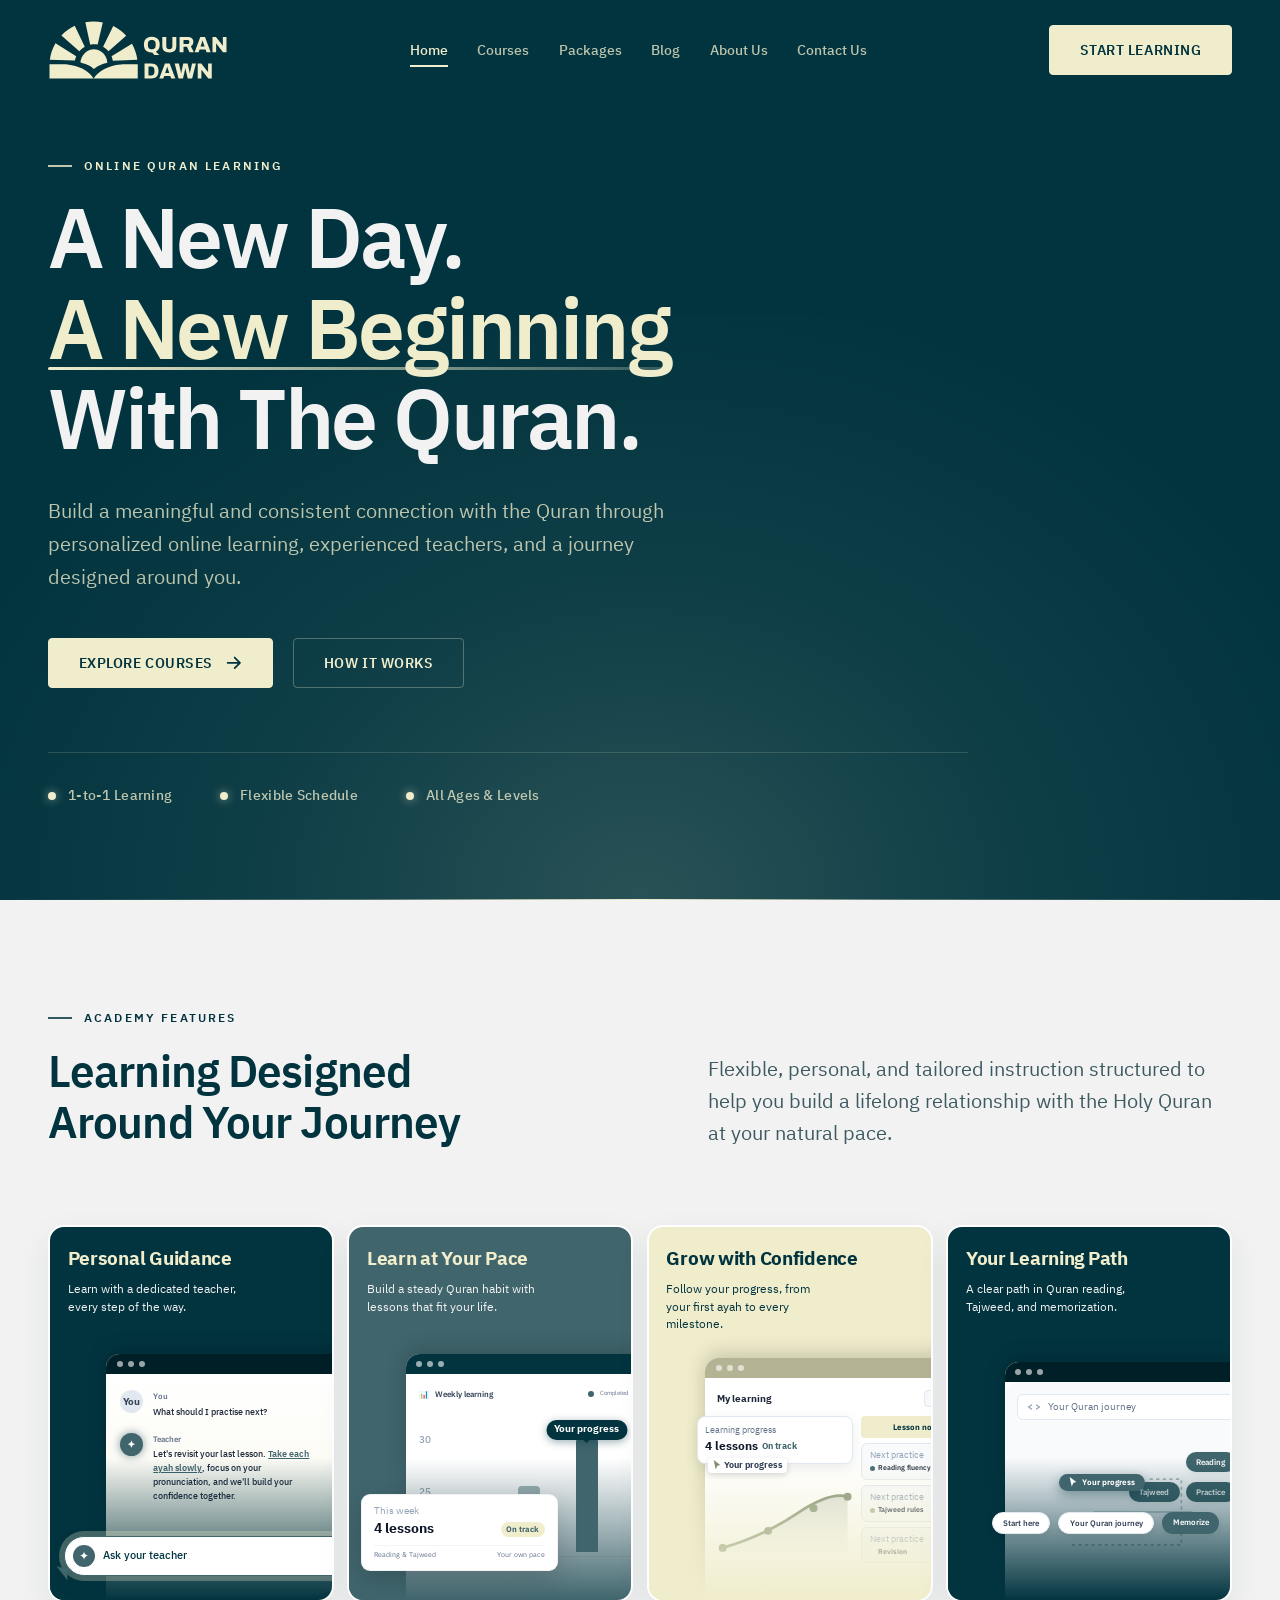
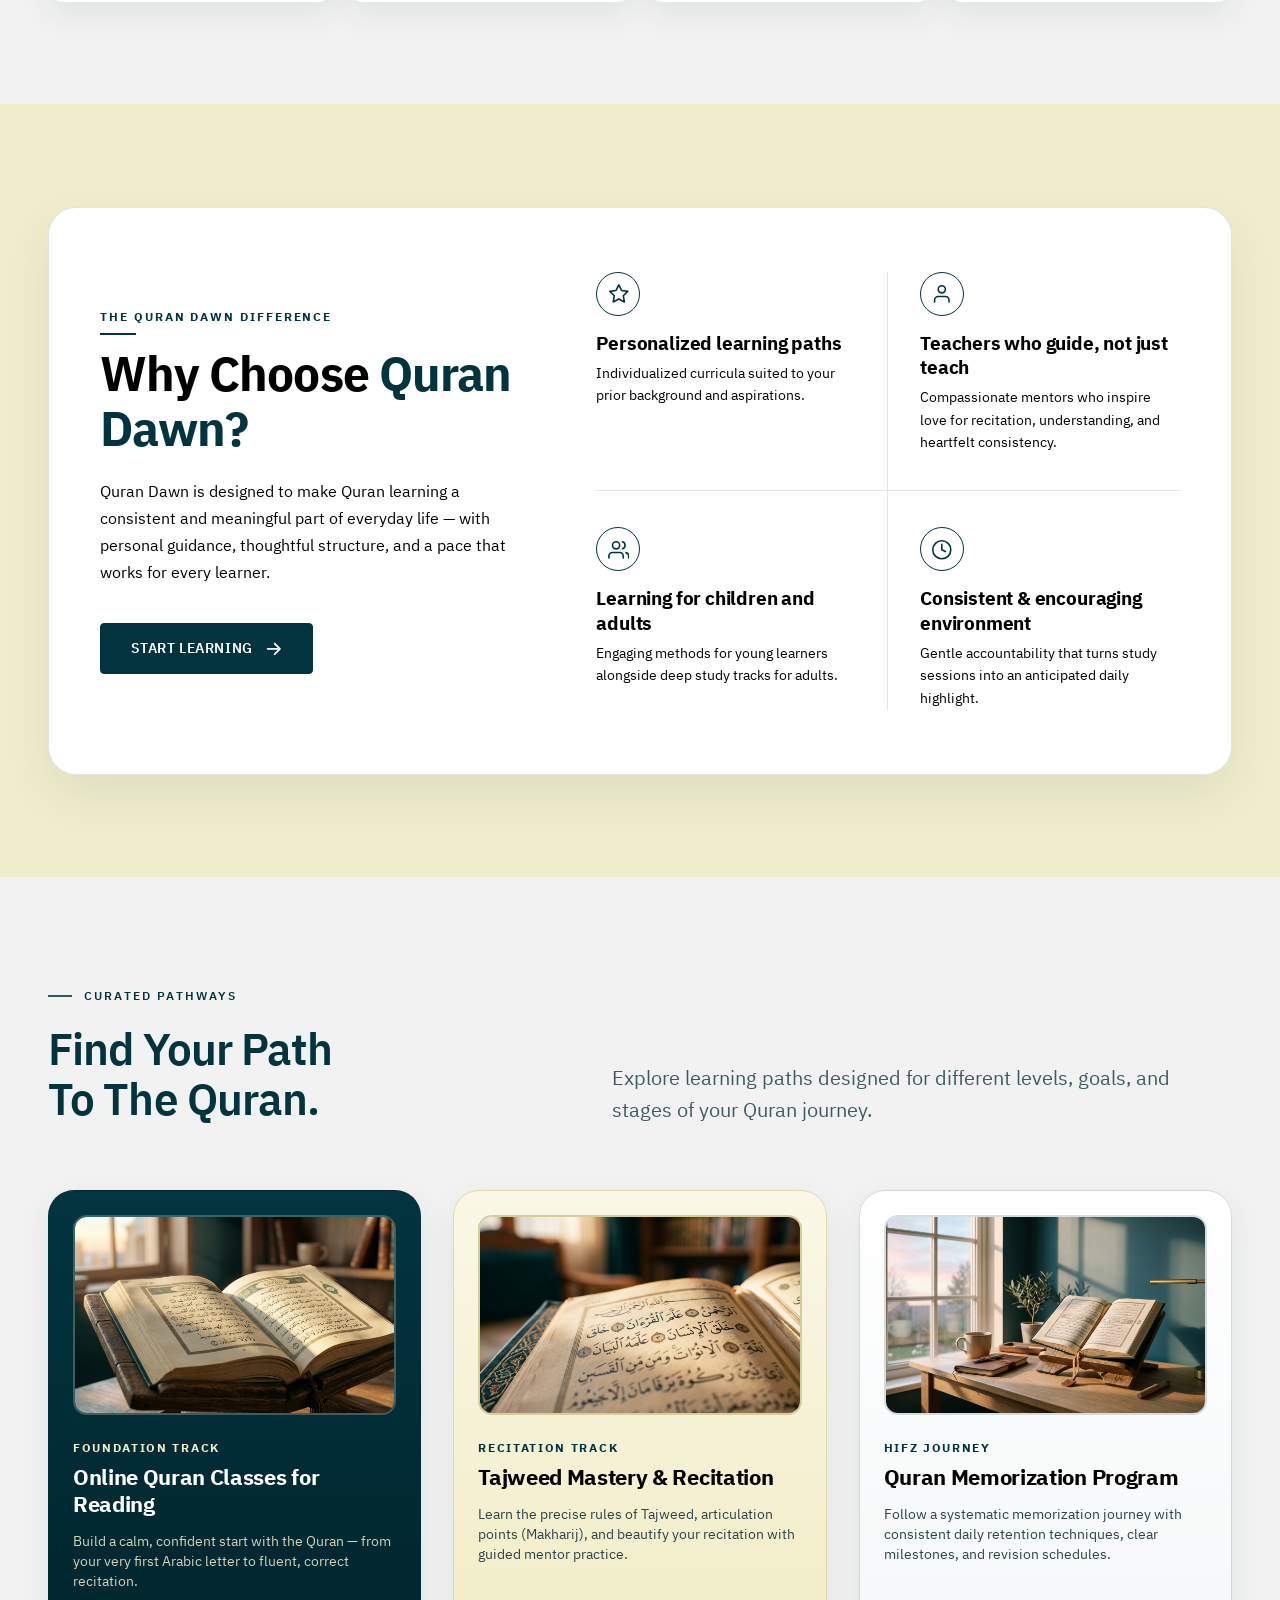
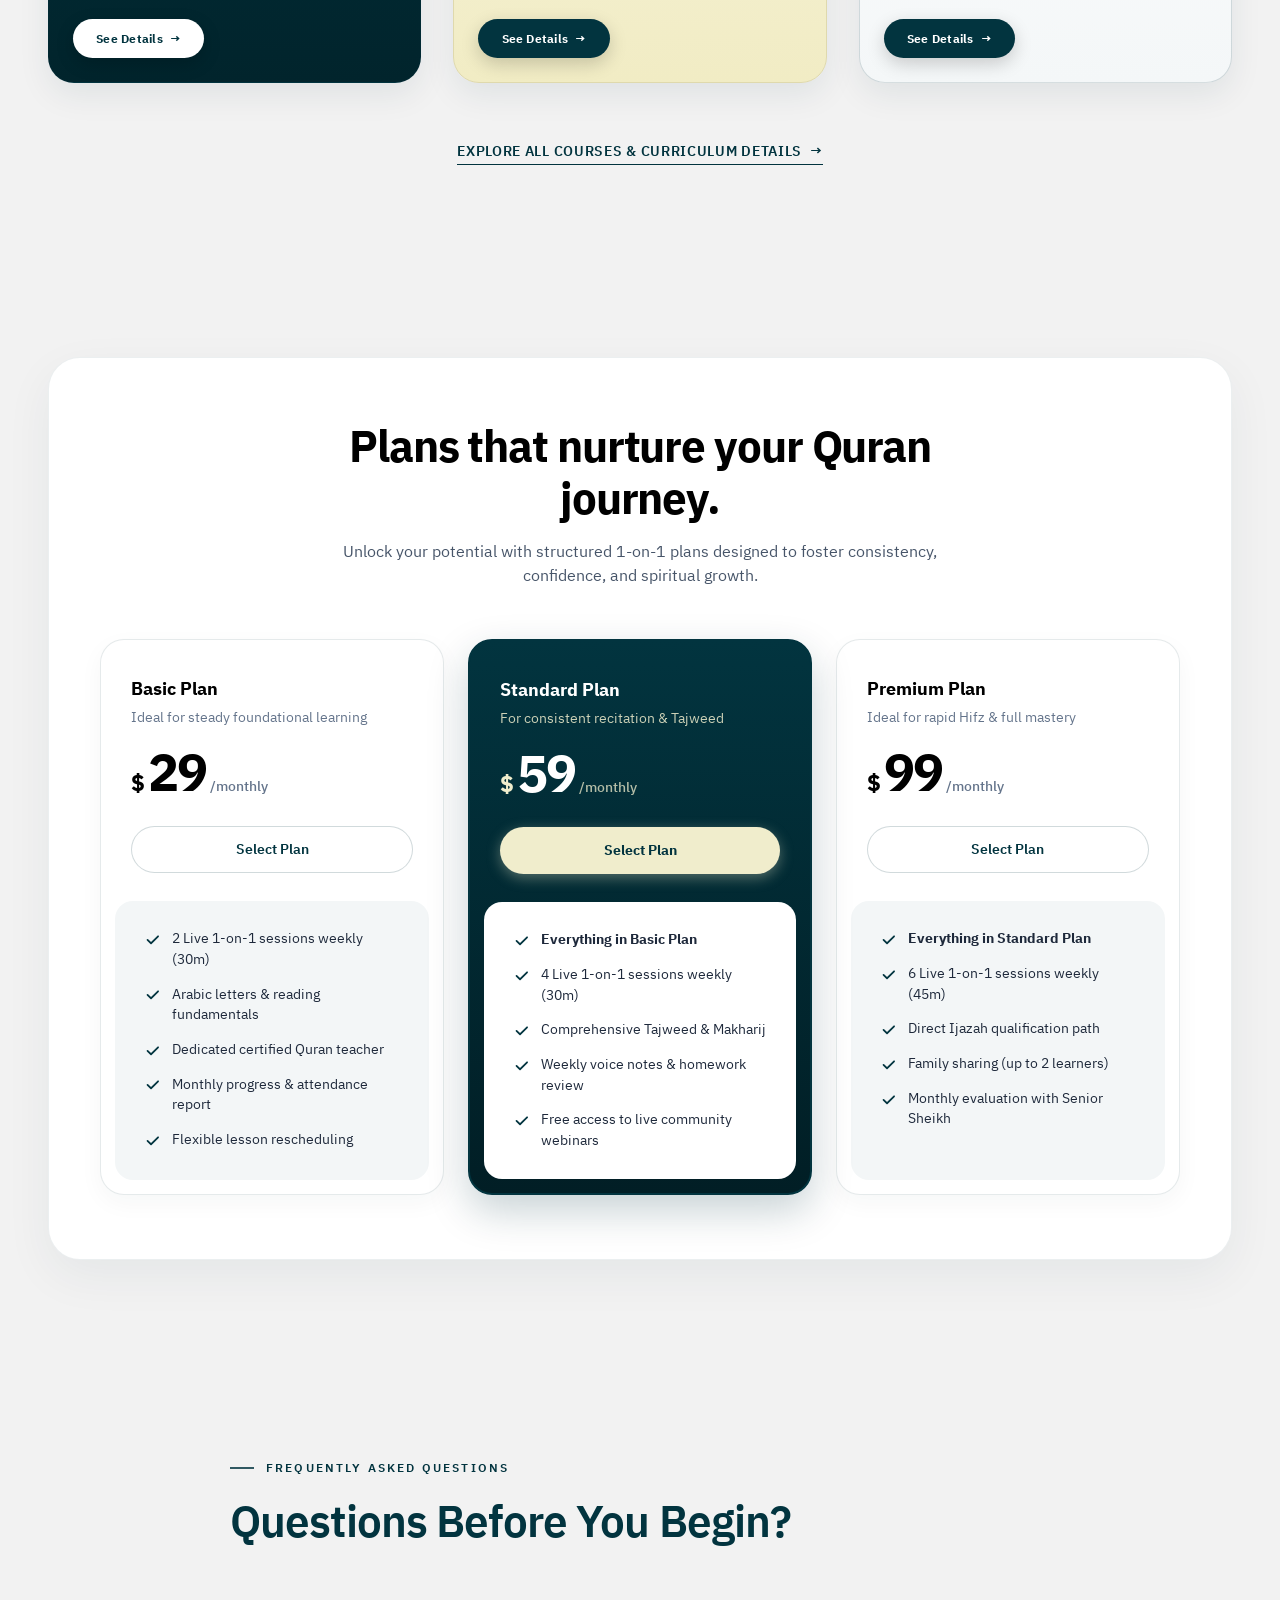
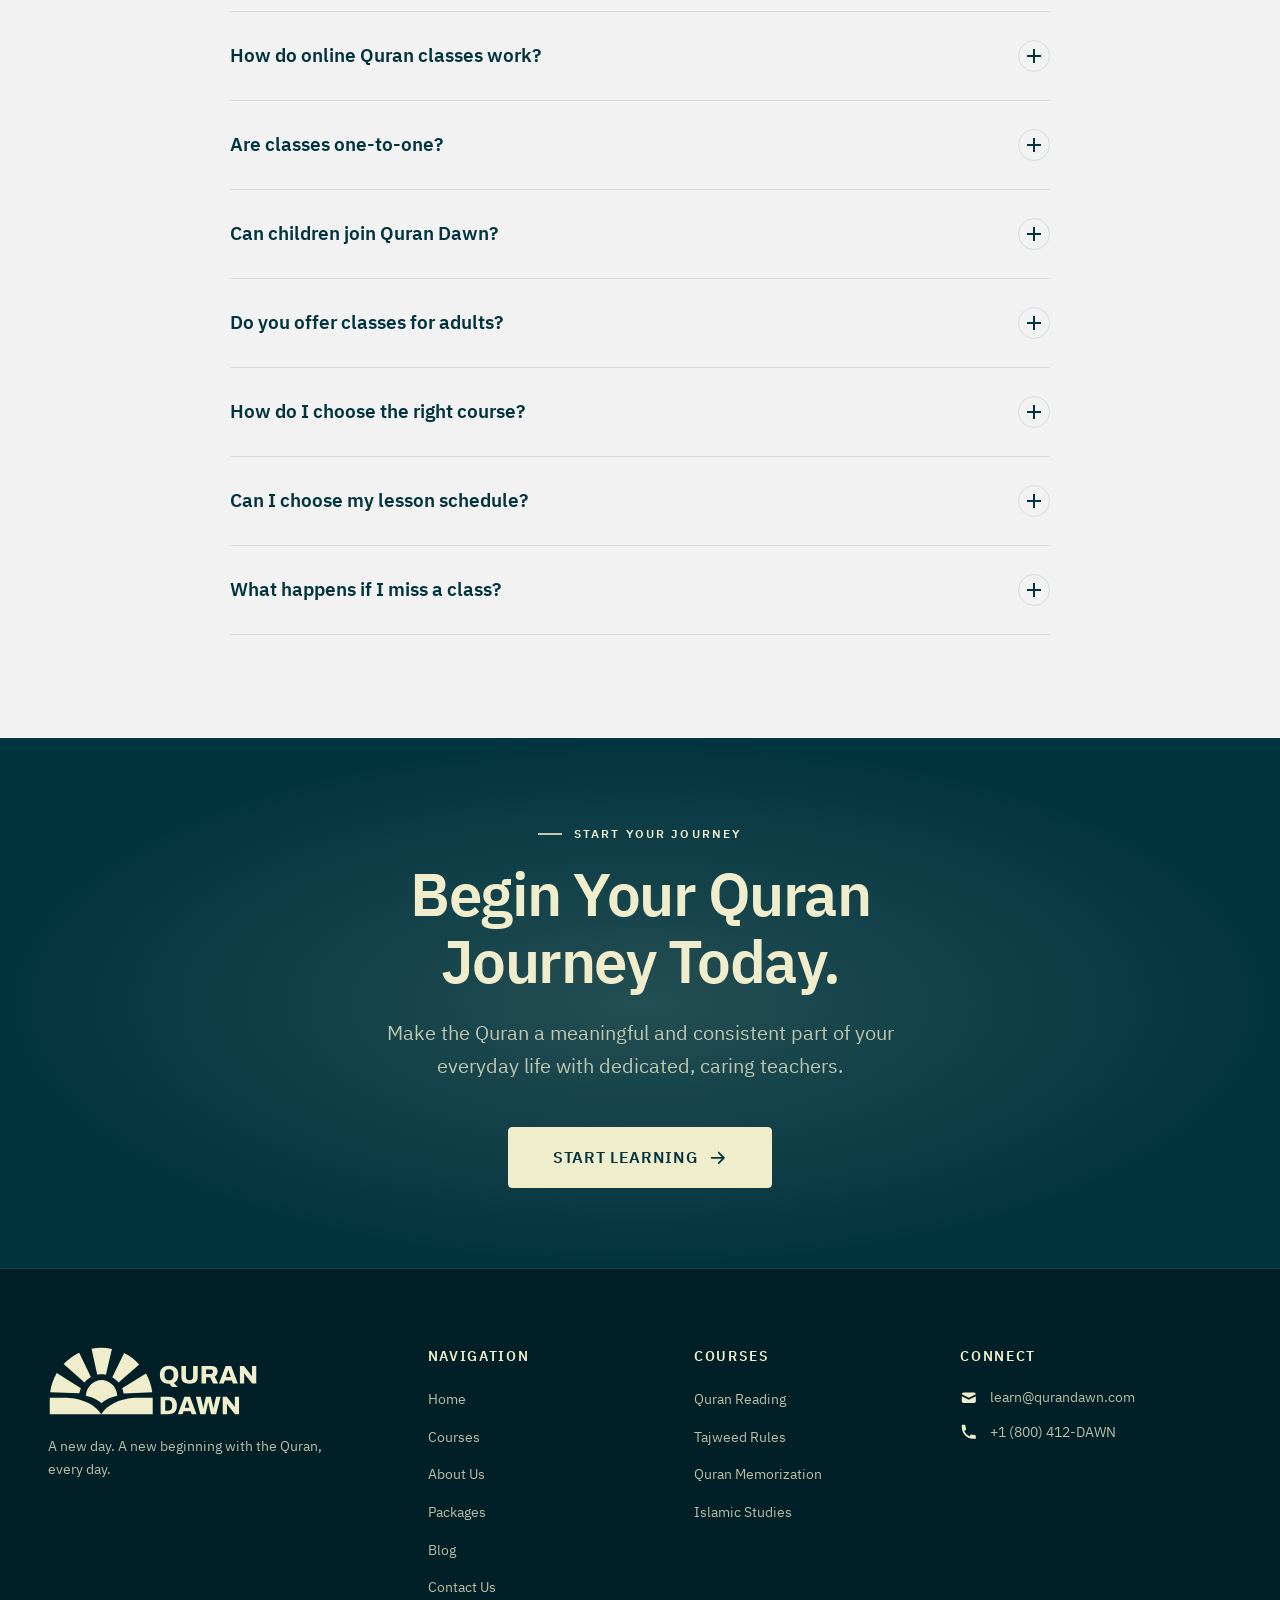
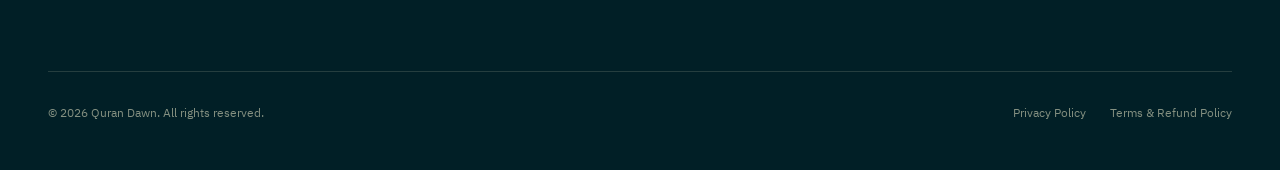
==== commit d629dfaa: "commit" ====
--- a/index.html
+++ b/index.html
@@ -43,16 +43,16 @@
       <nav class="nav-desktop" aria-label="Primary Navigation">
         <ul class="nav-links">
           <li><a href="#" class="nav-link active">Home</a></li>
-          <li><a href="#courses" class="nav-link">Courses</a></li>
-          <li><a href="#why-us" class="nav-link">About Us</a></li>
-          <li><a href="#packages" class="nav-link">Packages</a></li>
-          <li><a href="#faq" class="nav-link">Blog</a></li>
-          <li><a href="#contact" class="nav-link">Contact Us</a></li>
+          <li><a href="courses.html" class="nav-link">Courses</a></li>
+          <li><a href="pricing.html" class="nav-link">Packages</a></li>
+          <li><a href="blog.html" class="nav-link">Blog</a></li>
+          <li><a href="about.html" class="nav-link">About Us</a></li>
+          <li><a href="contact.html" class="nav-link">Contact Us</a></li>
         </ul>
       </nav>
 
       <div class="header-actions">
-        <a href="#packages" class="btn btn-primary">Start Learning</a>
+        <a href="pricing.html" class="btn btn-primary">Start Learning</a>
         <button class="menu-toggle" aria-expanded="false" aria-label="Toggle navigation menu" aria-controls="mobile-nav">
           <span></span>
           <span></span>
@@ -67,14 +67,14 @@
   <aside class="mobile-nav-drawer" id="mobile-nav" aria-label="Mobile Navigation">
     <div class="mobile-nav-links">
       <a href="#" class="mobile-nav-link">Home <span>→</span></a>
-      <a href="#courses" class="mobile-nav-link">Courses <span>→</span></a>
-      <a href="#why-us" class="mobile-nav-link">About Us <span>→</span></a>
-      <a href="#packages" class="mobile-nav-link">Packages <span>→</span></a>
-      <a href="#faq" class="mobile-nav-link">Blog <span>→</span></a>
-      <a href="#contact" class="mobile-nav-link">Contact Us <span>→</span></a>
+      <a href="courses.html" class="mobile-nav-link">Courses <span>→</span></a>
+      <a href="pricing.html" class="mobile-nav-link">Packages <span>→</span></a>
+      <a href="blog.html" class="mobile-nav-link">Blog <span>→</span></a>
+      <a href="about.html" class="mobile-nav-link">About Us <span>→</span></a>
+      <a href="contact.html" class="mobile-nav-link">Contact Us <span>→</span></a>
     </div>
     <div class="mobile-nav-footer">
-      <a href="#packages" class="btn btn-primary" style="width: 100%;">Start Learning</a>
+      <a href="pricing.html" class="btn btn-primary" style="width: 100%;">Start Learning</a>
       <p style="font-size: var(--text-xs); color: var(--color-text-light-subtle); text-align: center;">
         Quran Dawn &bull; Online Quran Academy
       </p>
@@ -438,7 +438,7 @@
               </p>
 
               <div class="why-us-card-action">
-                <a href="#packages" class="btn btn-teal">
+                <a href="pricing.html" class="btn btn-teal">
                   Start Learning
                   <svg class="btn-icon" viewBox="0 0 20 20" fill="currentColor">
                     <path fill-rule="evenodd" d="M10.293 3.293a1 1 0 011.414 0l6 6a1 1 0 010 1.414l-6 6a1 1 0 01-1.414-1.414L14.586 11H3a1 1 0 110-2h11.586l-4.293-4.293a1 1 0 010-1.414z" clip-rule="evenodd"/>
@@ -551,7 +551,7 @@
                 Build a calm, confident start with the Quran — from your very first Arabic letter to fluent, correct recitation.
               </p>
               <div class="course-v2-footer">
-                <a href="#packages" class="course-v2-cta-pill">
+                <a href="single-course.html#reading" class="course-v2-cta-pill">
                   <span>See Details</span>
                   <span class="pill-arrow" aria-hidden="true">&rarr;</span>
                 </a>
@@ -573,7 +573,7 @@
                 Learn the precise rules of Tajweed, articulation points (Makharij), and beautify your recitation with guided mentor practice.
               </p>
               <div class="course-v2-footer">
-                <a href="#packages" class="course-v2-cta-pill">
+                <a href="single-course.html#tajweed" class="course-v2-cta-pill">
                   <span>See Details</span>
                   <span class="pill-arrow" aria-hidden="true">&rarr;</span>
                 </a>
@@ -595,7 +595,7 @@
                 Follow a systematic memorization journey with consistent daily retention techniques, clear milestones, and revision schedules.
               </p>
               <div class="course-v2-footer">
-                <a href="#packages" class="course-v2-cta-pill">
+                <a href="single-course.html#memorization" class="course-v2-cta-pill">
                   <span>See Details</span>
                   <span class="pill-arrow" aria-hidden="true">&rarr;</span>
                 </a>
@@ -605,7 +605,7 @@
         </div>
 
         <div style="text-align: center;" class="fade-up">
-          <a href="#packages" class="text-link">
+          <a href="courses.html" class="text-link">
             Explore All Courses &amp; Curriculum Details
             <span aria-hidden="true">&rarr;</span>
           </a>
@@ -646,7 +646,7 @@
                   <span class="rate-amount" data-monthly="29" data-yearly="23">29</span>
                   <span class="rate-period">/monthly</span>
                 </div>
-                <a href="#contact" class="pricing-card-btn btn-light-pill">Select Plan</a>
+                <a href="contact.html" class="pricing-card-btn btn-light-pill">Select Plan</a>
               </div>
               <div class="pricing-card-bottom">
                 <ul class="pricing-features-list">
@@ -696,7 +696,7 @@
                   <span class="rate-amount" data-monthly="59" data-yearly="47">59</span>
                   <span class="rate-period">/monthly</span>
                 </div>
-                <a href="#contact" class="pricing-card-btn btn-cream-pill">Select Plan</a>
+                <a href="contact.html" class="pricing-card-btn btn-cream-pill">Select Plan</a>
               </div>
               <div class="pricing-card-bottom">
                 <ul class="pricing-features-list">
@@ -746,7 +746,7 @@
                   <span class="rate-amount" data-monthly="99" data-yearly="79">99</span>
                   <span class="rate-period">/monthly</span>
                 </div>
-                <a href="#contact" class="pricing-card-btn btn-light-pill">Select Plan</a>
+                <a href="contact.html" class="pricing-card-btn btn-light-pill">Select Plan</a>
               </div>
               <div class="pricing-card-bottom">
                 <ul class="pricing-features-list">
@@ -798,8 +798,7 @@
           <div class="section-header fade-up">
             <div class="eyebrow eyebrow-dark">Frequently Asked Questions</div>
             <h2 class="section-title section-title-dark">
-              Questions Before<br>
-              You Begin?
+              Questions Before You Begin?
             </h2>
           </div>
 
@@ -956,7 +955,7 @@
           <p class="pre-footer-lead">
             Make the Quran a meaningful and consistent part of your everyday life with dedicated, caring teachers.
           </p>
-          <a href="#packages" class="btn btn-primary" style="padding: 1.1rem 2.75rem; font-size: 1rem;">
+          <a href="pricing.html" class="btn btn-primary" style="padding: 1.1rem 2.75rem; font-size: 1rem;">
             Start Learning
             <svg class="btn-icon" viewBox="0 0 20 20" fill="currentColor">
               <path fill-rule="evenodd" d="M10.293 3.293a1 1 0 011.414 0l6 6a1 1 0 010 1.414l-6 6a1 1 0 01-1.414-1.414L14.586 11H3a1 1 0 110-2h11.586l-4.293-4.293a1 1 0 010-1.414z" clip-rule="evenodd"/>
@@ -989,11 +988,11 @@
           <h4 class="footer-heading">Navigation</h4>
           <ul class="footer-nav-list">
             <li><a href="#" class="footer-nav-link">Home</a></li>
-            <li><a href="#courses" class="footer-nav-link">Courses</a></li>
-            <li><a href="#why-us" class="footer-nav-link">About Us</a></li>
-            <li><a href="#packages" class="footer-nav-link">Packages</a></li>
-            <li><a href="#faq" class="footer-nav-link">Blog</a></li>
-            <li><a href="#contact" class="footer-nav-link">Contact Us</a></li>
+            <li><a href="courses.html" class="footer-nav-link">Courses</a></li>
+            <li><a href="about.html" class="footer-nav-link">About Us</a></li>
+            <li><a href="pricing.html" class="footer-nav-link">Packages</a></li>
+            <li><a href="blog.html" class="footer-nav-link">Blog</a></li>
+            <li><a href="contact.html" class="footer-nav-link">Contact Us</a></li>
           </ul>
         </div>
 
@@ -1001,10 +1000,10 @@
         <div>
           <h4 class="footer-heading">Courses</h4>
           <ul class="footer-nav-list">
-            <li><a href="#courses" class="footer-nav-link">Quran Reading</a></li>
-            <li><a href="#courses" class="footer-nav-link">Tajweed Rules</a></li>
-            <li><a href="#courses" class="footer-nav-link">Quran Memorization</a></li>
-            <li><a href="#courses" class="footer-nav-link">Islamic Studies</a></li>
+            <li><a href="courses.html" class="footer-nav-link">Quran Reading</a></li>
+            <li><a href="courses.html" class="footer-nav-link">Tajweed Rules</a></li>
+            <li><a href="courses.html" class="footer-nav-link">Quran Memorization</a></li>
+            <li><a href="courses.html" class="footer-nav-link">Islamic Studies</a></li>
           </ul>
         </div>
 
--- a/assets/css/style.css
+++ b/assets/css/style.css
@@ -2199,7 +2199,7 @@
 .pre-footer-cta {
   background-color: var(--color-teal);
   color: var(--color-cream);
-  padding: clamp(5rem, 9vw, 9rem) 0;
+  padding: 0;
   position: relative;
   overflow: hidden;
   text-align: center;
@@ -2207,12 +2207,8 @@
 
 .pre-footer-dawn-glow {
   position: absolute;
-  top: 50%;
-  left: 50%;
-  transform: translate(-50%, -50%);
-  width: min(1000px, 95vw);
-  height: 380px;
-  background: radial-gradient(circle, rgba(240, 237, 204, 0.14) 0%, rgba(2, 52, 63, 0) 70%);
+  inset: 0;
+  background: radial-gradient(ellipse at center, rgba(240, 237, 204, 0.14) 0%, rgba(2, 52, 63, 0) 70%);
   pointer-events: none;
   z-index: 1;
 }
@@ -2232,6 +2228,7 @@
 .pre-footer-content {
   position: relative;
   z-index: 3;
+  padding-block: 5rem;
   max-width: 760px;
   margin-left: auto;
   margin-right: auto;
@@ -2421,3 +2418,5 @@
     transform: none !important;
   }
 }
+/* Keep the cream home navigation legible above the light journal canvas. */
+.blog-page .site-header { background: var(--color-teal); }
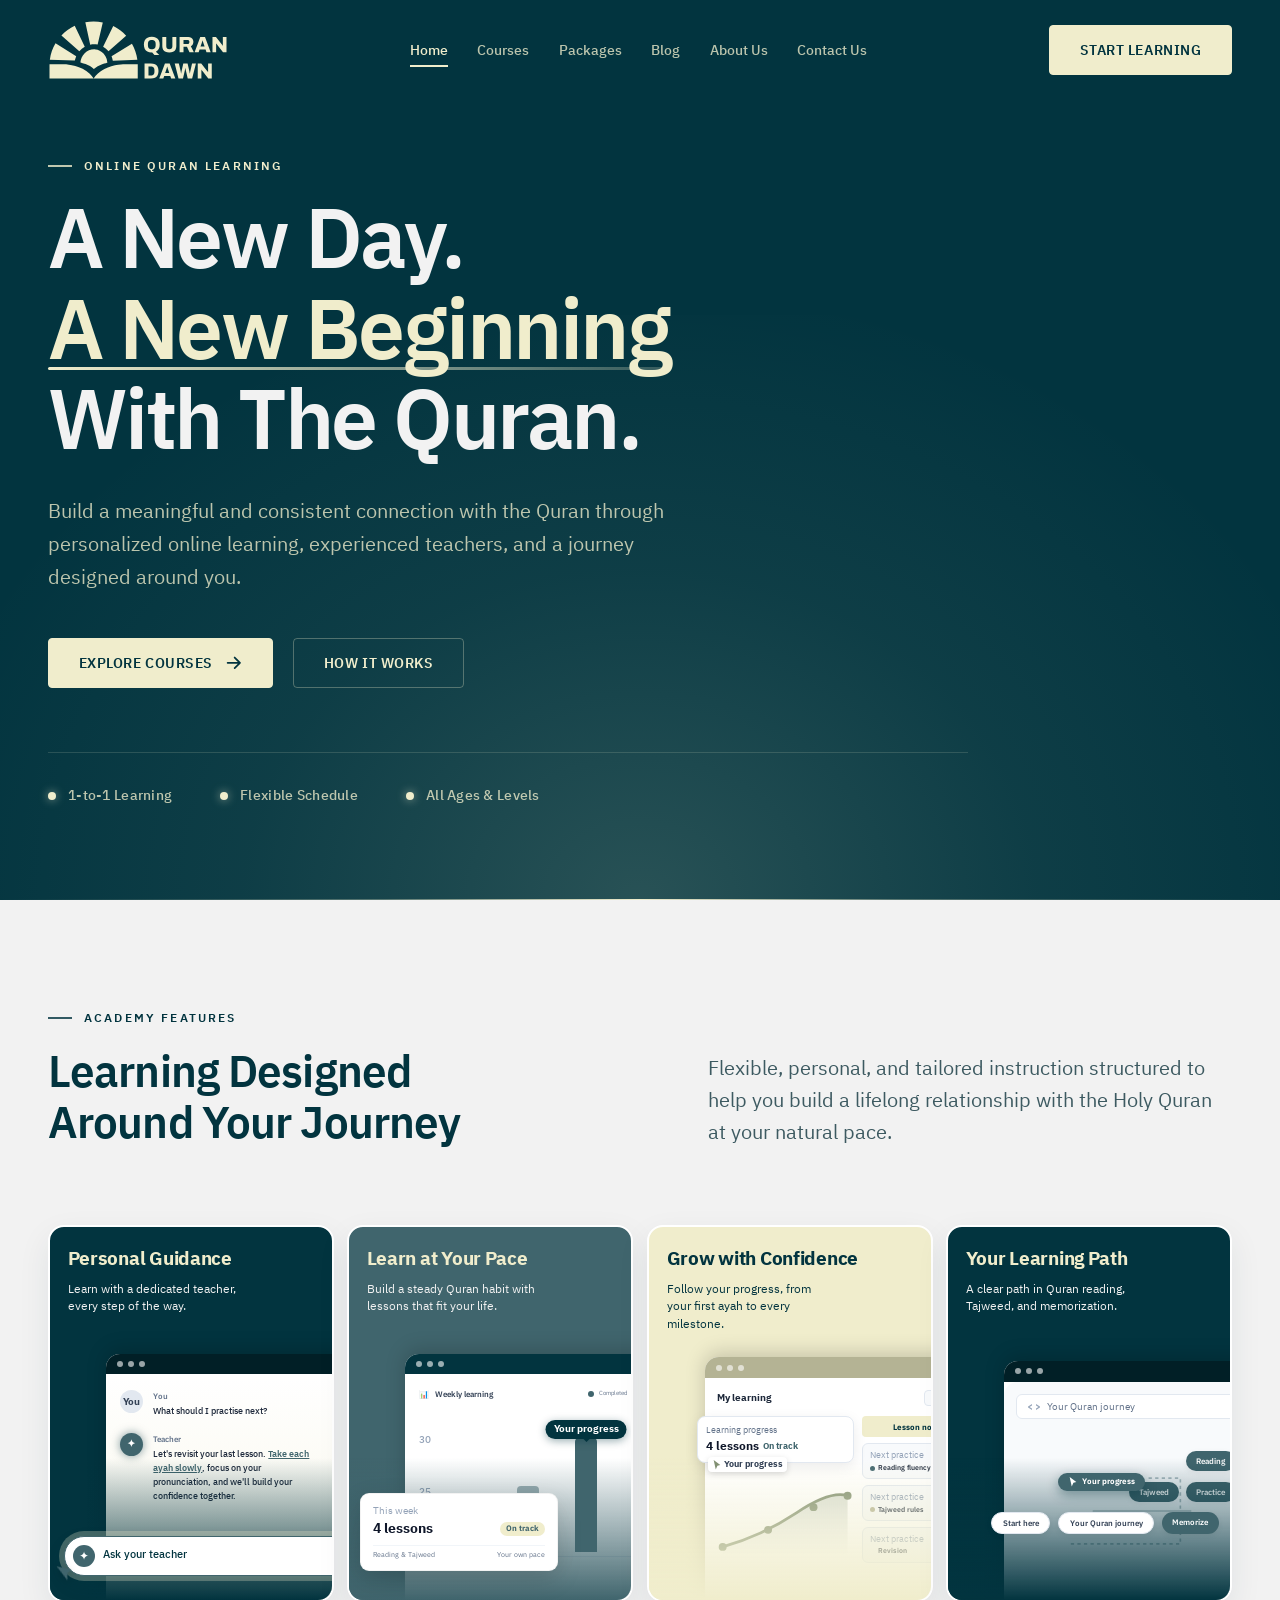
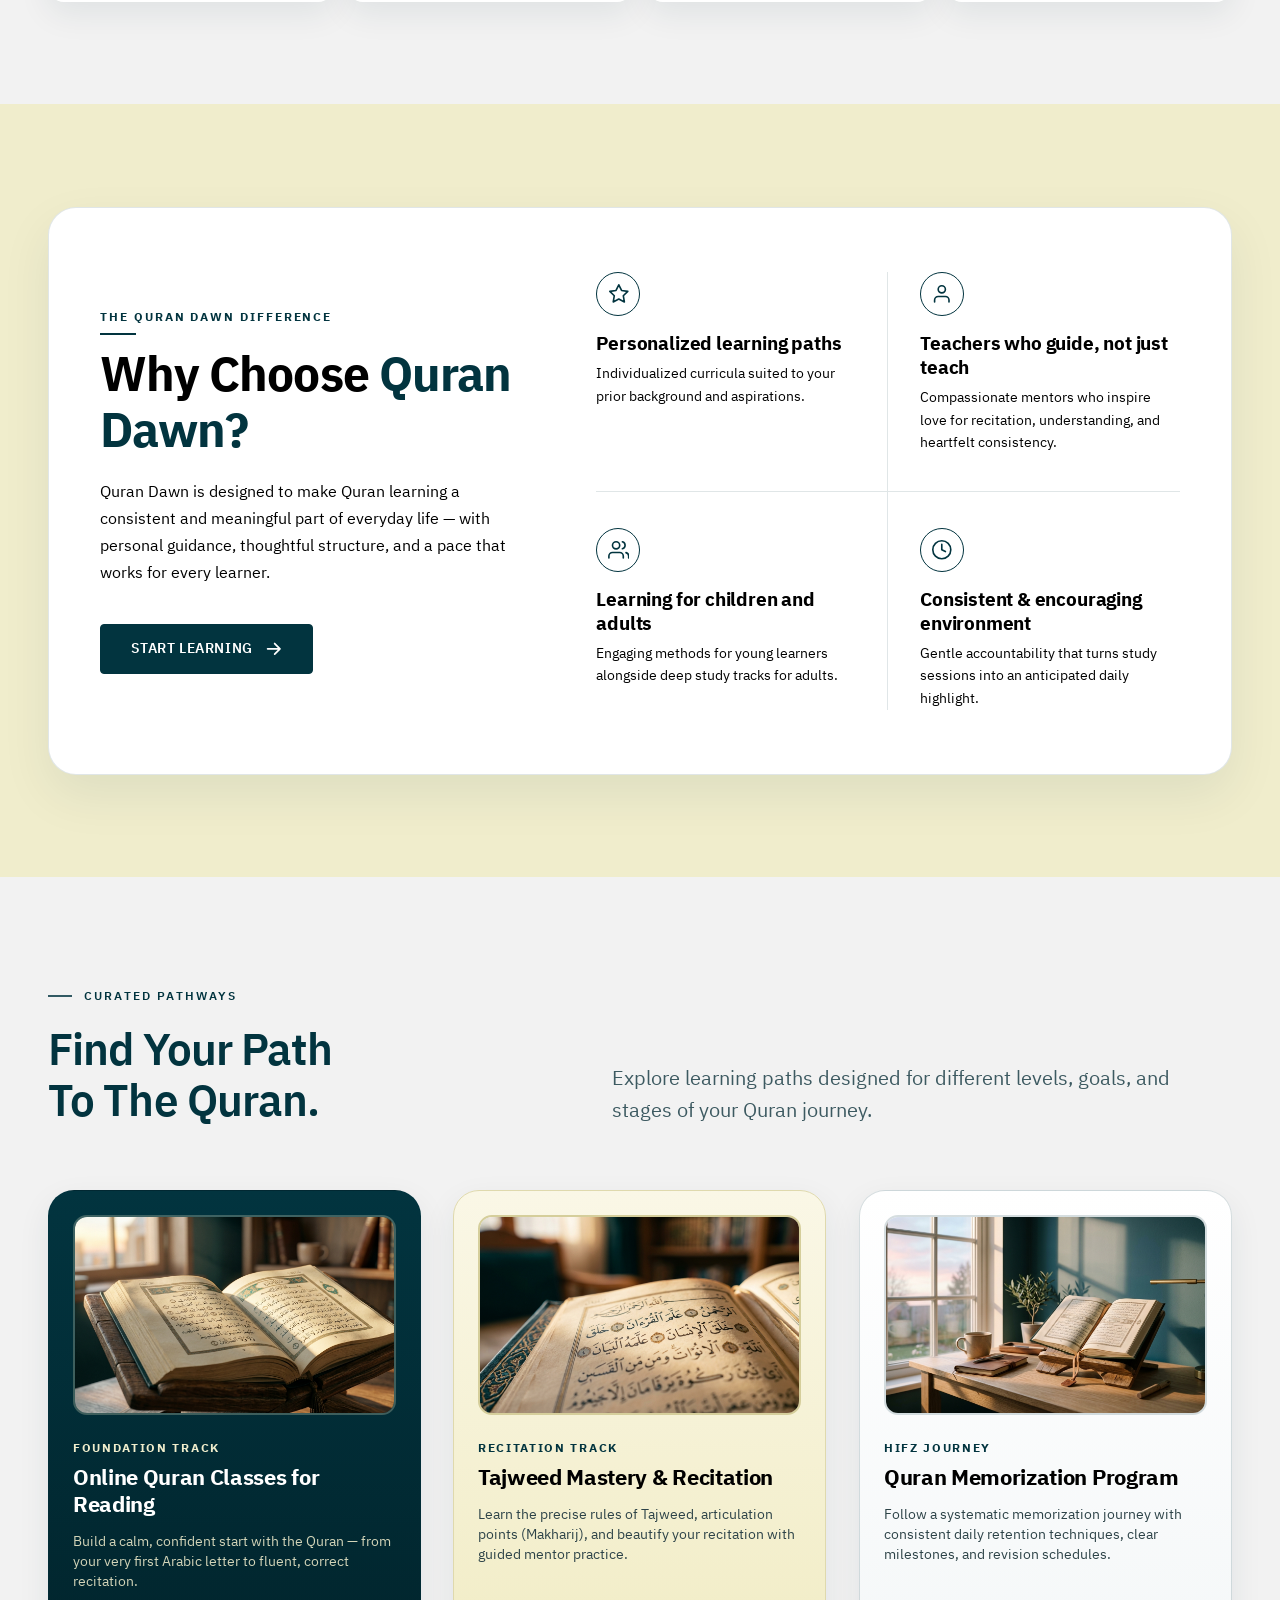
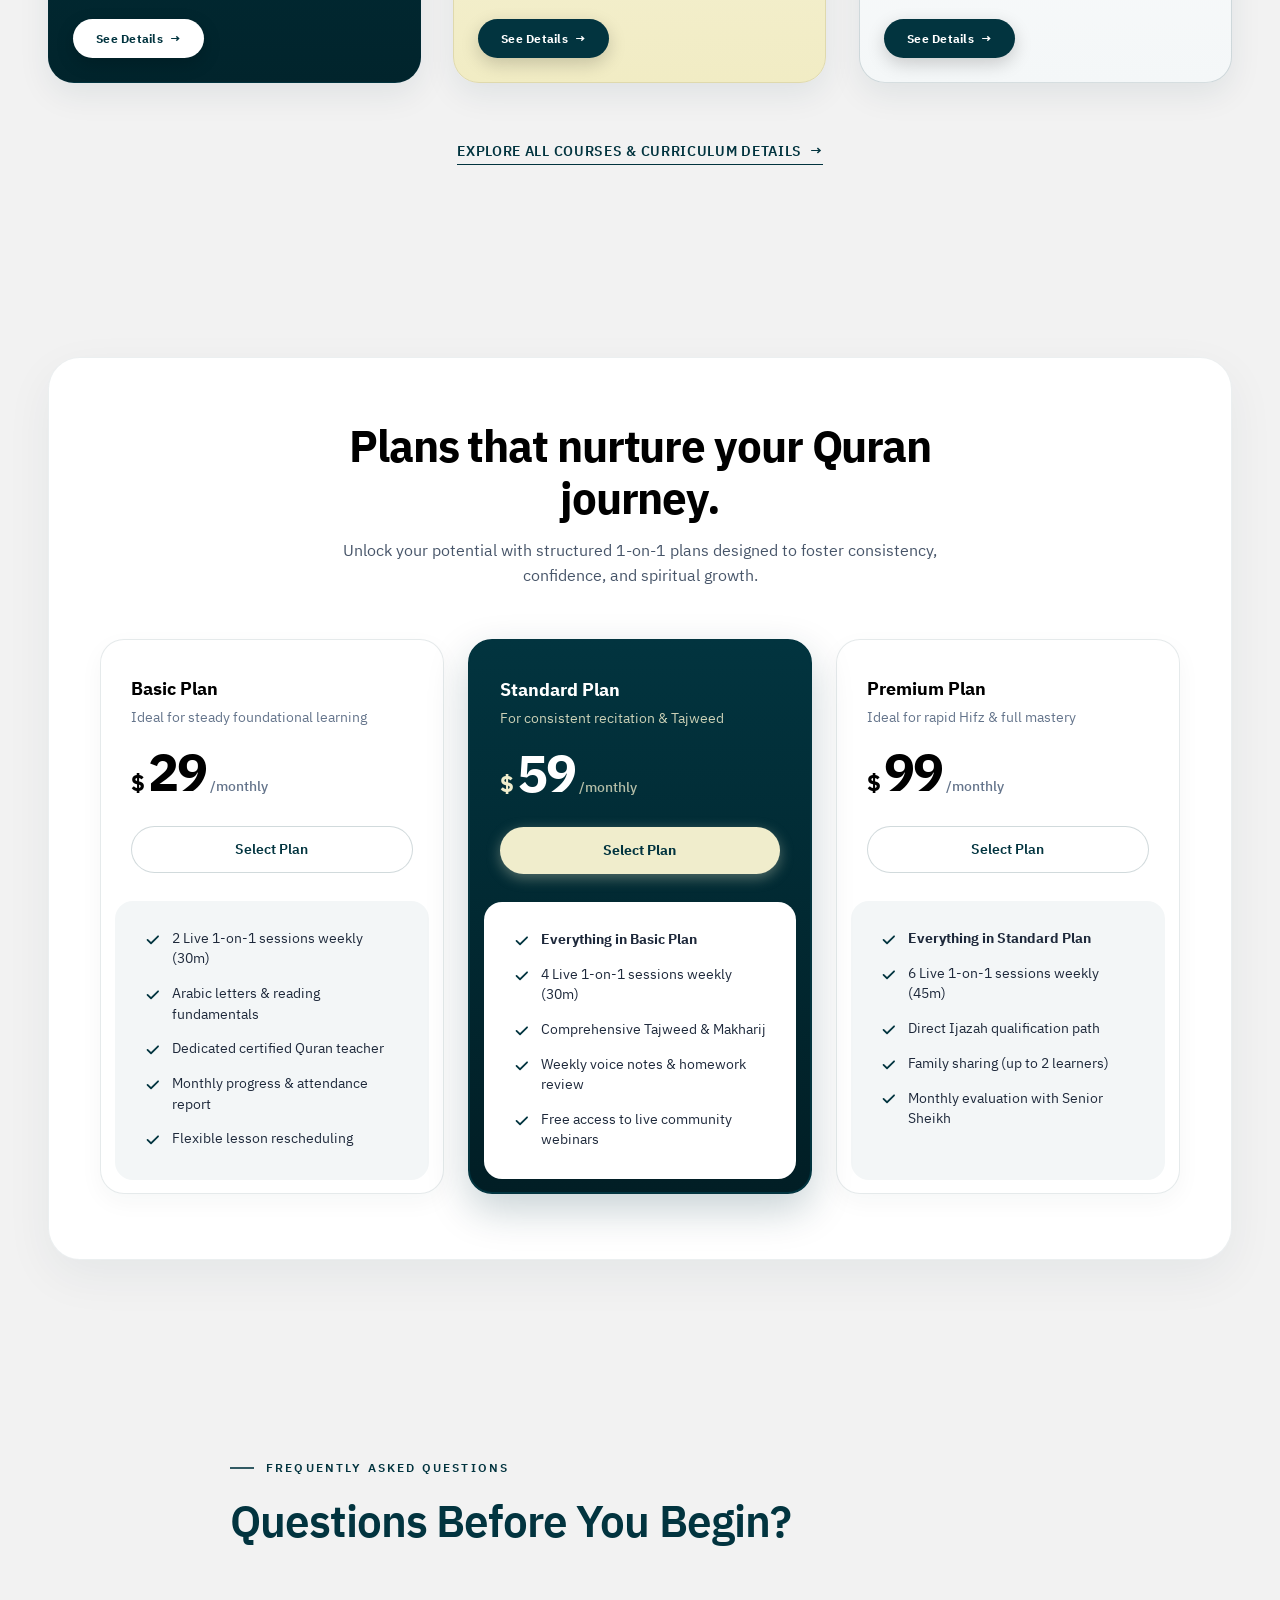
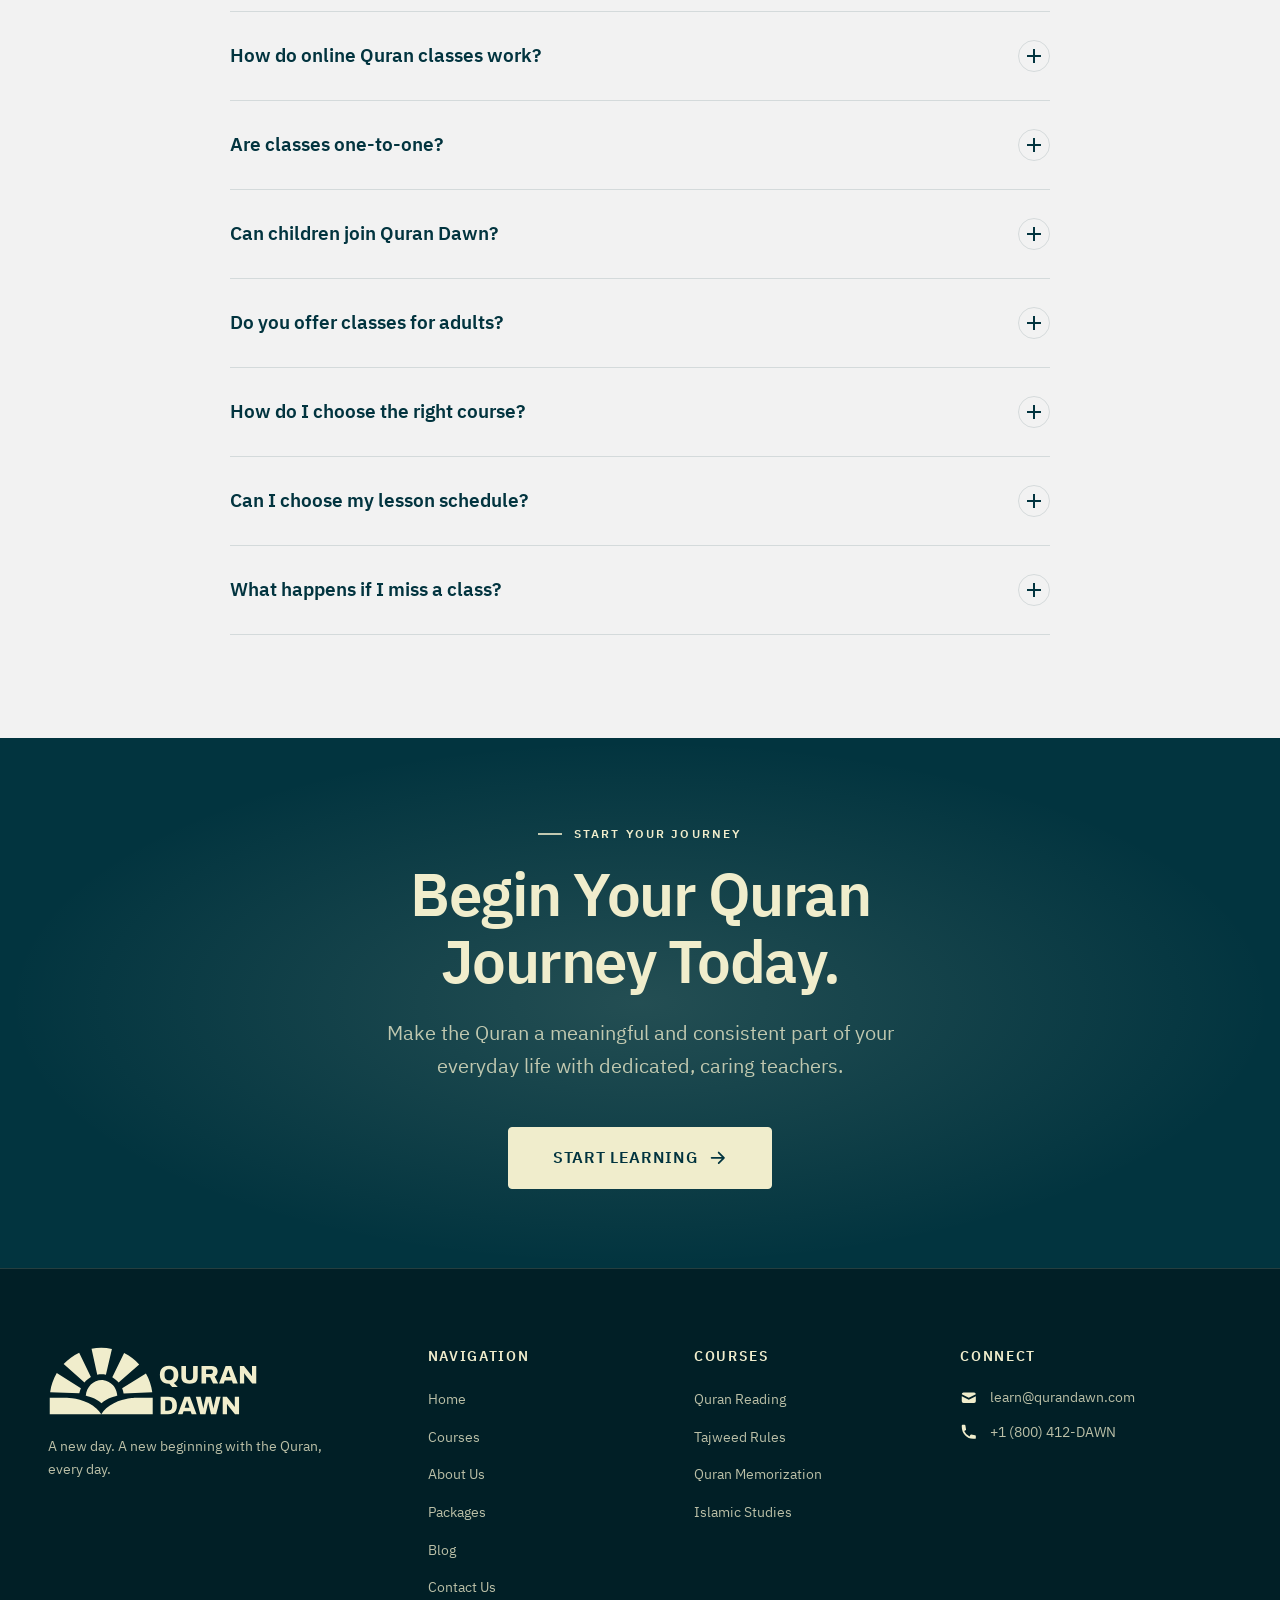
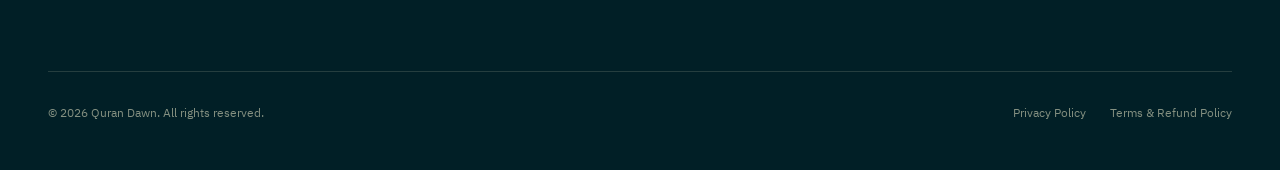
==== commit b7a16f81: "commitي" ====
--- a/index.html
+++ b/index.html
@@ -24,6 +24,8 @@
 
   <!-- Stylesheet -->
   <link rel="stylesheet" href="assets/css/style.css">
+  <link rel="stylesheet" href="assets/css/preloader.css">
+    <script src="assets/js/preloader.js"></script>
 </head>
 <body>
 
@@ -100,6 +102,7 @@
       </div>
 
       <div class="container">
+        
         <div class="hero-content fade-up in-view">
           <div class="eyebrow eyebrow-light">Online Quran Learning</div>
           
--- a/assets/css/style.css
+++ b/assets/css/style.css
@@ -2395,8 +2395,9 @@
 /* --- 15. Motion & Accessibility --- */
 .fade-up {
   opacity: 0;
-  transform: translateY(24px);
-  transition: opacity 0.7s var(--ease-editorial), transform 0.7s var(--ease-editorial);
+  transform: translateY(28px);
+  transition: opacity 0.8s var(--ease-editorial), transform 0.8s var(--ease-editorial);
+  will-change: opacity, transform;
 }
 
 .fade-up.in-view {
@@ -2418,5 +2419,6 @@
     transform: none !important;
   }
 }
+
 /* Keep the cream home navigation legible above the light journal canvas. */
 .blog-page .site-header { background: var(--color-teal); }
--- a/assets/css/preloader.css
+++ b/assets/css/preloader.css
@@ -0,0 +1,71 @@
+.site-preloader { position: fixed; inset: 0; z-index: 10000; display: grid; place-items: center; background: #02343F; opacity: 1; transition: opacity .35s ease; pointer-events: none; overflow: hidden; }
+.site-preloader > svg { display: block; width: min(300px, 60vw, 50vh); height: auto; }
+.site-preloader.is-leaving { opacity: 0; }
+@media(prefers-reduced-motion: reduce) { .site-preloader { transition: none; } }
+
+.preloader-brand { position: relative; z-index: 3; display: flex; flex-direction: column; align-items: center; width: min(340px, 82vw); color: #F0EDCC; text-align: center; }
+.preloader-symbol { width: min(250px, 55vw, 34vh); }
+.preloader-symbol svg { display: block; width: 100%; height: auto; }
+.preloader-wordmark { font-family: var(--font-primary, sans-serif); font-size: 27px; font-weight: 700; line-height: 1.2; letter-spacing: .04em; margin-top: 10px; }
+.preloader-tagline { font-family: 'IBM Plex Sans Arabic', 'IBM Plex Sans', sans-serif; font-size: 18px; line-height: 1.6; font-weight: 500; margin: 10px 0 0; color: rgba(240,237,204,.8); }
+.preloader-wordmark, .preloader-tagline { animation: preloader-copy 1s .7s both; }
+
+/* Ambient Dawn Glow Background & Horizon Line */
+.preloader-horizon-glow {
+  position: absolute;
+  bottom: 0;
+  left: 50%;
+  transform: translateX(-50%);
+  width: 120%;
+  max-width: 1400px;
+  height: 65%;
+  background: radial-gradient(ellipse at 50% 100%, rgba(240, 237, 204, 0.16) 0%, rgba(240, 237, 204, 0.05) 40%, rgba(2, 52, 63, 0) 75%);
+  pointer-events: none;
+  z-index: 1;
+  animation: preloader-glow-rise 2.4s cubic-bezier(.16, 1, 0.3, 1) both;
+}
+
+.preloader-horizon-line {
+  position: absolute;
+  bottom: 0;
+  left: 0;
+  width: 100%;
+  height: 1px;
+  background: linear-gradient(90deg, transparent 0%, rgba(240, 237, 204, 0.15) 30%, #F0EDCC 50%, rgba(240, 237, 204, 0.15) 70%, transparent 100%);
+  z-index: 2;
+  animation: preloader-line-reveal 2s cubic-bezier(.16, 1, 0.3, 1) both;
+}
+
+@keyframes preloader-copy {
+  from { opacity: 0; transform: translateY(8px); }
+  to { opacity: 1; transform: translateY(0); }
+}
+
+@keyframes preloader-glow-rise {
+  0% {
+    opacity: 0;
+    transform: translateX(-50%) translateY(50px);
+  }
+  100% {
+    opacity: 1;
+    transform: translateX(-50%) translateY(0);
+  }
+}
+
+@keyframes preloader-line-reveal {
+  0% {
+    opacity: 0;
+    transform: scaleX(0.2);
+  }
+  100% {
+    opacity: 1;
+    transform: scaleX(1);
+  }
+}
+
+@media(prefers-reduced-motion: reduce) {
+  .preloader-wordmark, .preloader-tagline, .preloader-horizon-glow, .preloader-horizon-line {
+    animation: none;
+  }
+}
+
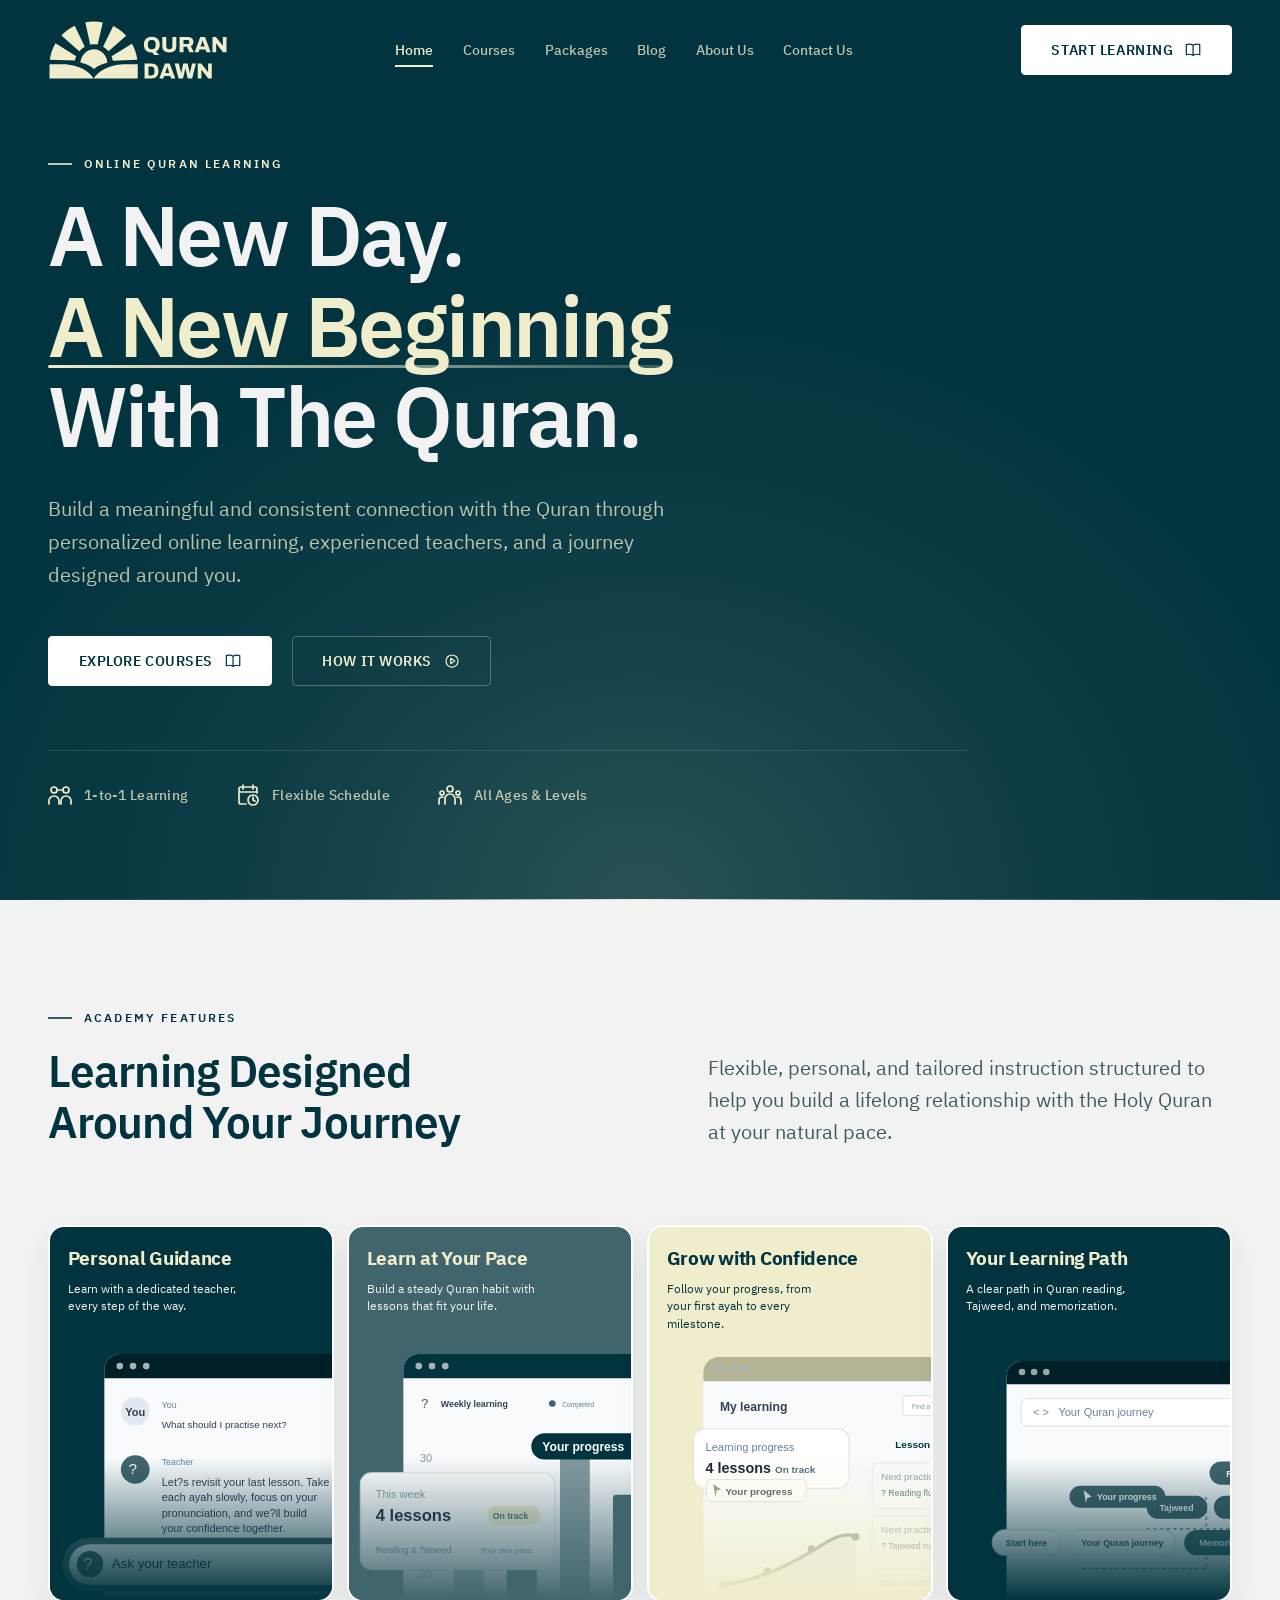
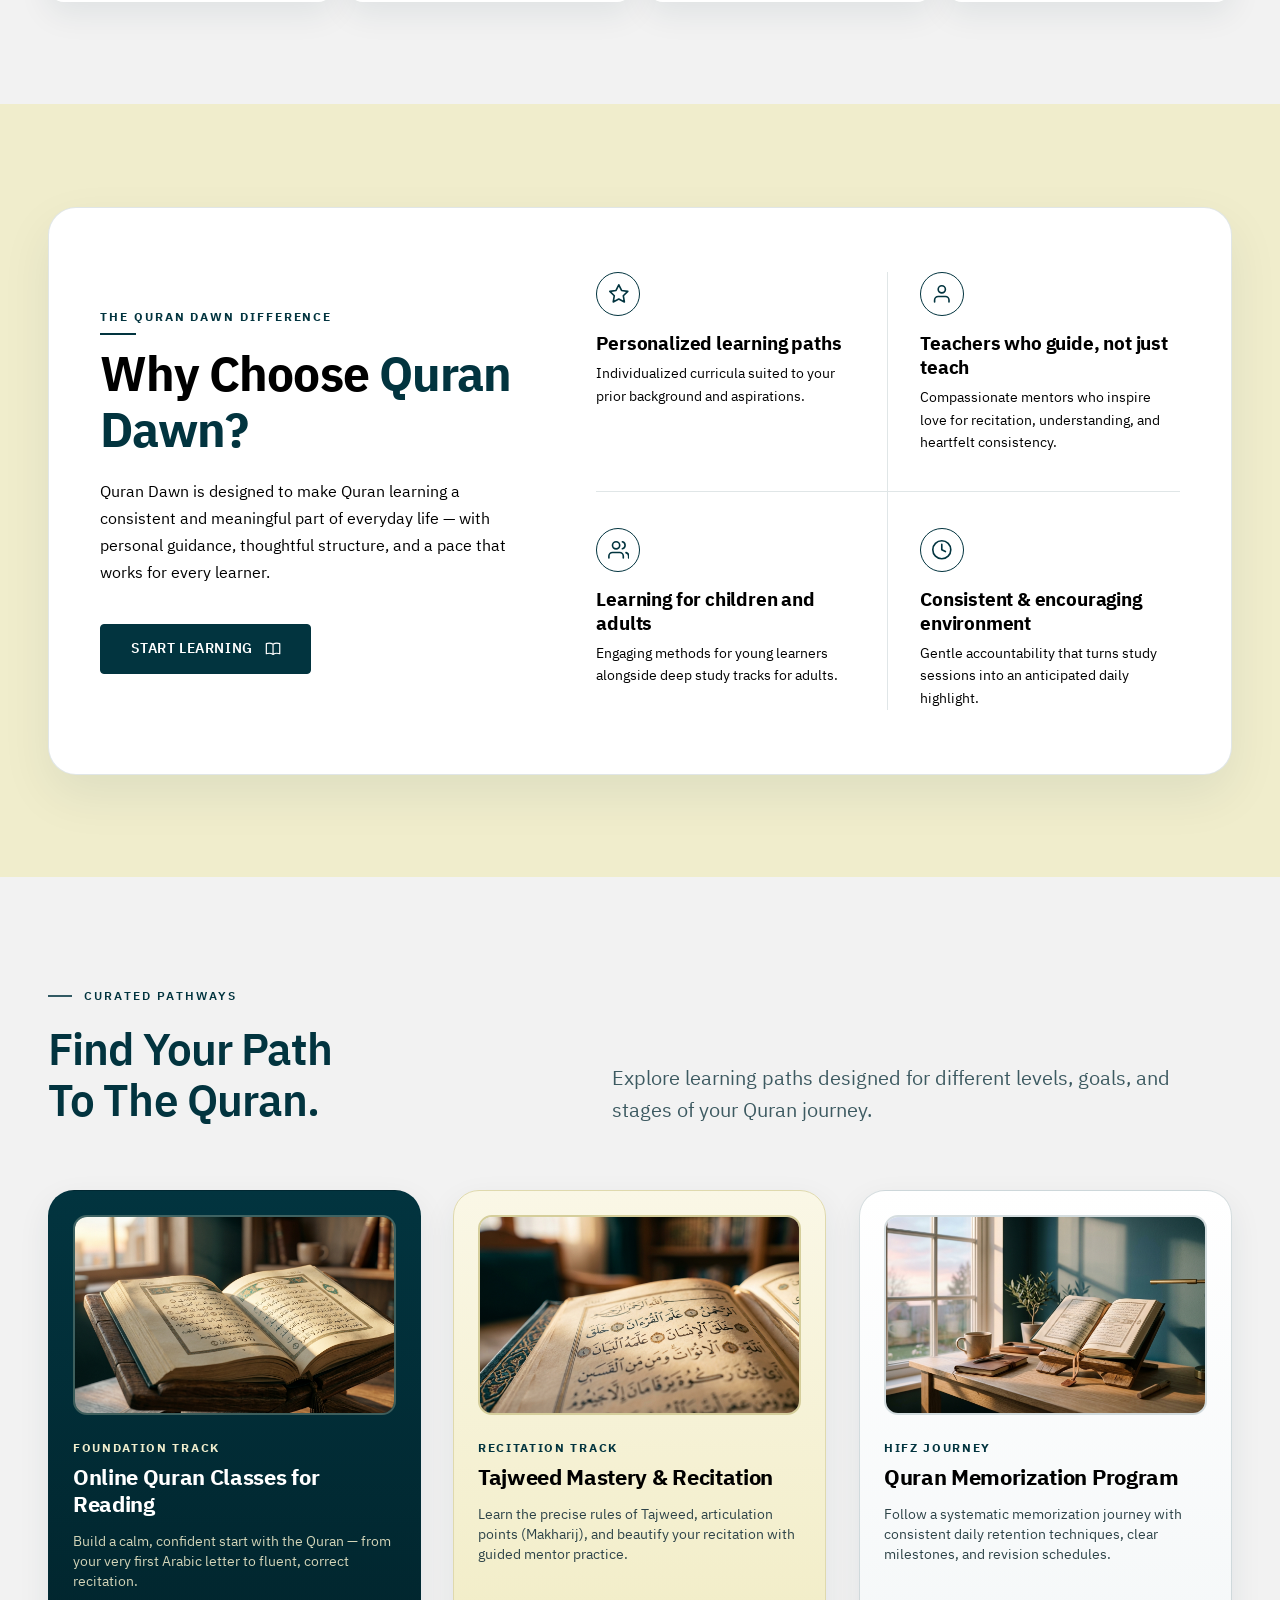
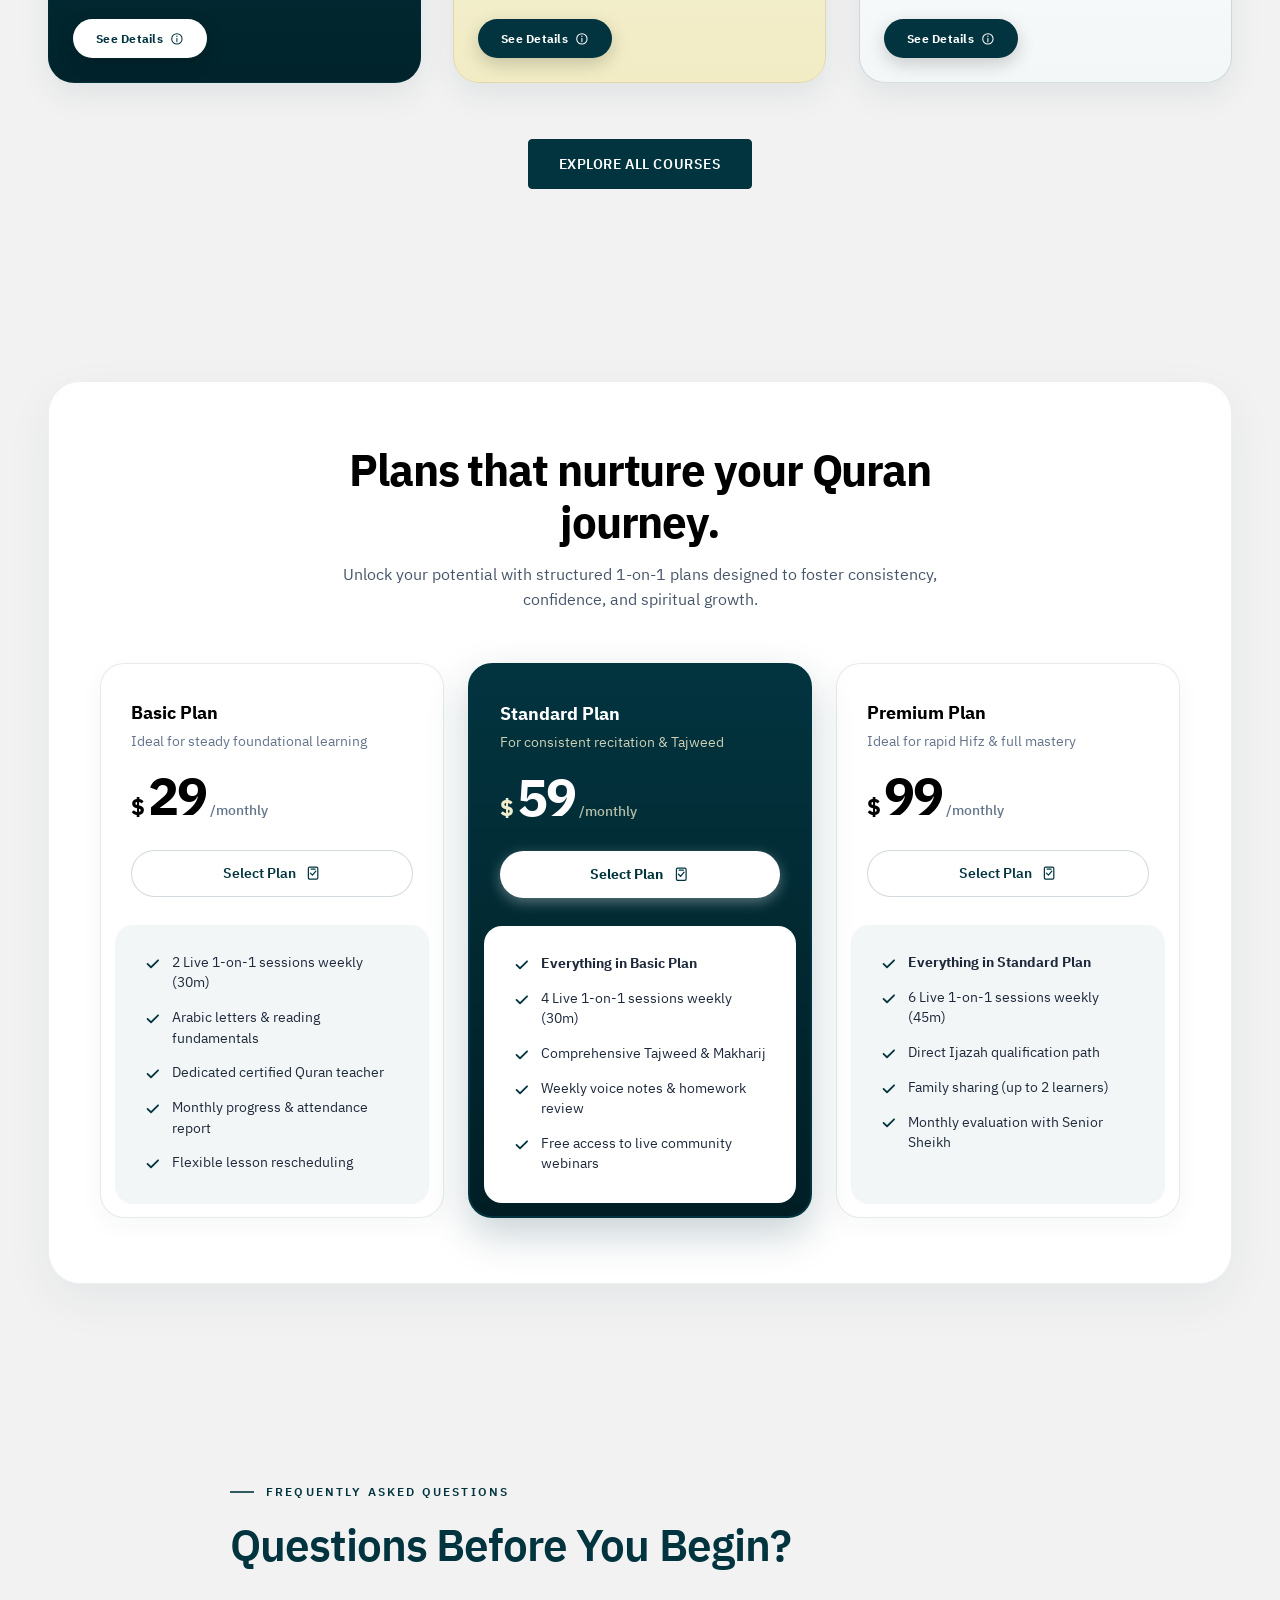
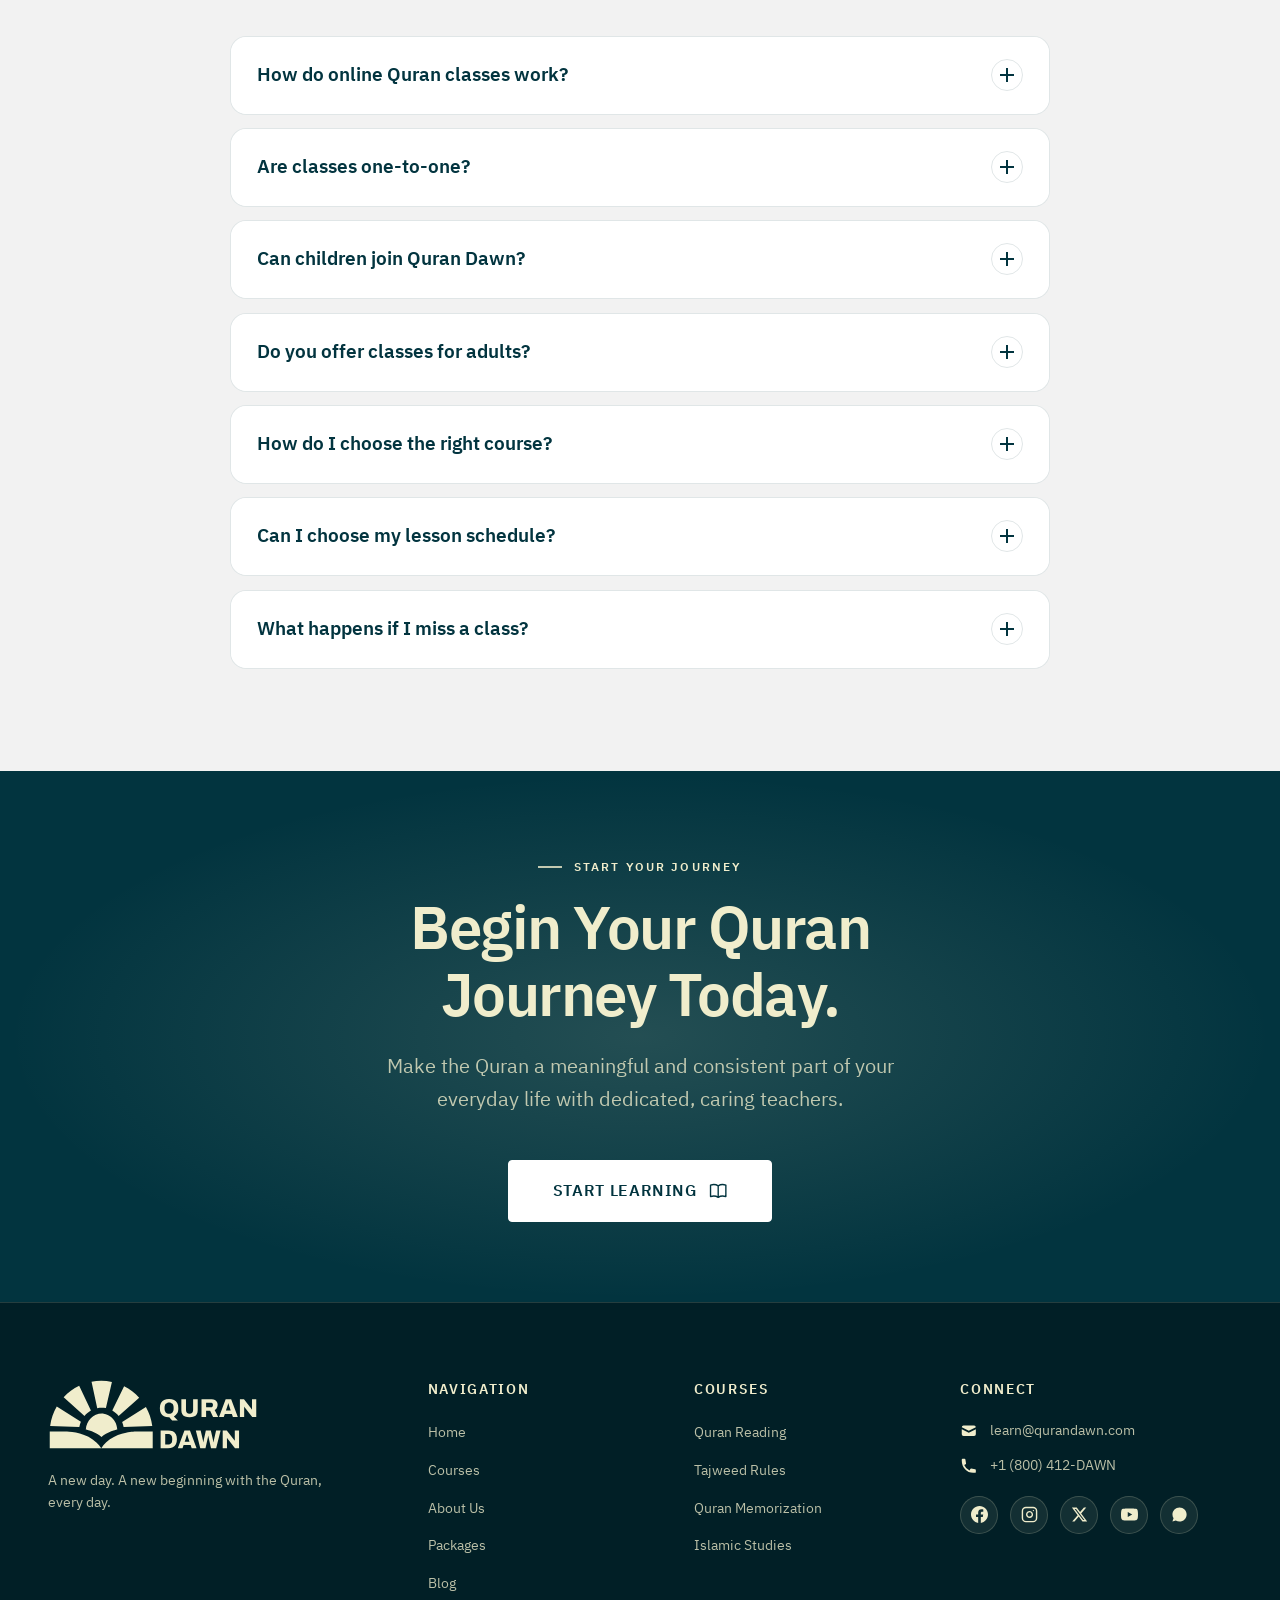
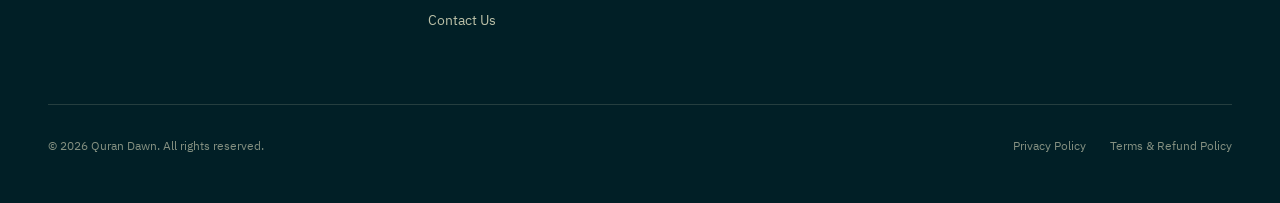
==== commit 46e5d081: "ui reviw" ====
--- a/index.html
+++ b/index.html
@@ -1,1053 +1,1023 @@
 <!DOCTYPE html>
 <html lang="en">
-<head>
-  <meta charset="UTF-8">
-  <meta name="viewport" content="width=device-width, initial-scale=1.0">
-  <meta http-equiv="X-UA-Compatible" content="IE=edge">
-  
-  <title>Quran Dawn — A New Day. A New Beginning With The Quran.</title>
-  <meta name="description" content="Personalized online Quran learning academy. Connect with experienced teachers for 1-to-1 Quran reading, Tajweed, memorization, and Islamic studies.">
-  <meta name="theme-color" content="#02343F">
-  
-  <!-- Open Graph / Meta -->
-  <meta property="og:type" content="website">
-  <meta property="og:title" content="Quran Dawn — Online Quran Academy">
-  <meta property="og:description" content="A new day. A new beginning with the Quran through personalized, calm, and structured 1-to-1 online learning.">
-  
-  <!-- Favicon -->
-  <link rel="icon" type="image/svg+xml" href="assets/images/logo-mark.svg">
-  
-  <!-- Google Fonts Preconnect & Fonts -->
-  <link rel="preconnect" href="https://fonts.googleapis.com">
-  <link rel="preconnect" href="https://fonts.gstatic.com" crossorigin>
-  <link rel="stylesheet" href="https://fonts.googleapis.com/css2?family=IBM+Plex+Sans+Arabic:wght@300;400;500;600;700&family=IBM+Plex+Sans:ital,wght@0,300;0,400;0,500;0,600;0,700;1,400&display=swap">
-
-  <!-- Stylesheet -->
-  <link rel="stylesheet" href="assets/css/style.css">
-  <link rel="stylesheet" href="assets/css/preloader.css">
-    <script src="assets/js/preloader.js"></script>
-</head>
-<body>
-
-  <!-- Accessible Skip Link -->
-  <a href="#main-content" class="skip-link">Skip to main content</a>
-
-  <!-- =========================================================================
-       01 — SITE HEADER
-       ========================================================================= -->
-  <header class="site-header" id="site-header">
-    <div class="container header-inner">
-      <a href="#" class="header-logo" aria-label="Quran Dawn Home">
-        <img src="assets/images/logo-cream.svg" alt="Quran Dawn" width="180" height="60">
-      </a>
-
-      <!-- Desktop Navigation -->
-      <nav class="nav-desktop" aria-label="Primary Navigation">
-        <ul class="nav-links">
-          <li><a href="#" class="nav-link active">Home</a></li>
-          <li><a href="courses.html" class="nav-link">Courses</a></li>
-          <li><a href="pricing.html" class="nav-link">Packages</a></li>
-          <li><a href="blog.html" class="nav-link">Blog</a></li>
-          <li><a href="about.html" class="nav-link">About Us</a></li>
-          <li><a href="contact.html" class="nav-link">Contact Us</a></li>
-        </ul>
-      </nav>
-
-      <div class="header-actions">
-        <a href="pricing.html" class="btn btn-primary">Start Learning</a>
-        <button class="menu-toggle" aria-expanded="false" aria-label="Toggle navigation menu" aria-controls="mobile-nav">
-          <span></span>
-          <span></span>
-          <span></span>
-        </button>
-      </div>
-    </div>
-  </header>
-
-  <!-- Mobile Navigation Drawer -->
-  <div class="mobile-nav-overlay" id="mobile-overlay"></div>
-  <aside class="mobile-nav-drawer" id="mobile-nav" aria-label="Mobile Navigation">
-    <div class="mobile-nav-links">
-      <a href="#" class="mobile-nav-link">Home <span>→</span></a>
-      <a href="courses.html" class="mobile-nav-link">Courses <span>→</span></a>
-      <a href="pricing.html" class="mobile-nav-link">Packages <span>→</span></a>
-      <a href="blog.html" class="mobile-nav-link">Blog <span>→</span></a>
-      <a href="about.html" class="mobile-nav-link">About Us <span>→</span></a>
-      <a href="contact.html" class="mobile-nav-link">Contact Us <span>→</span></a>
-    </div>
-    <div class="mobile-nav-footer">
-      <a href="pricing.html" class="btn btn-primary" style="width: 100%;">Start Learning</a>
-      <p style="font-size: var(--text-xs); color: var(--color-text-light-subtle); text-align: center;">
-        Quran Dawn &bull; Online Quran Academy
-      </p>
-    </div>
-  </aside>
-
-  <!-- =========================================================================
-       MAIN CONTENT
-       ========================================================================= -->
-  <main id="main-content">
-
-    <!-- =======================================================================
-         02 — HERO SECTION
-         ======================================================================= -->
-    <section class="hero-section" id="hero">
-      <!-- Ambient Dawn Glow & Horizon Line -->
-      <div class="hero-dawn-glow" aria-hidden="true"></div>
-      <div class="hero-horizon-line" aria-hidden="true"></div>
-
-      <!-- Abstract Sunrise & Open Book Geometry Backdrop -->
-      <div class="hero-brand-backdrop" aria-hidden="true">
-        <img src="assets/images/logo-mark.svg" alt="" width="800" height="520">
-      </div>
-
-      <div class="container">
-        
-        <div class="hero-content fade-up in-view">
-          <div class="eyebrow eyebrow-light">Online Quran Learning</div>
-          
-          <h1 class="hero-title">
-            A New Day.<br>
-            <span class="highlight">A New Beginning</span><br>
-            With The Quran.
-          </h1>
-
-          <p class="hero-lead">
-            Build a meaningful and consistent connection with the Quran through personalized online learning, experienced teachers, and a journey designed around you.
-          </p>
-
-          <div class="hero-actions">
-            <a href="#courses" class="btn btn-primary">
-              Explore Courses
-              <svg class="btn-icon" viewBox="0 0 20 20" fill="currentColor">
-                <path fill-rule="evenodd" d="M10.293 3.293a1 1 0 011.414 0l6 6a1 1 0 010 1.414l-6 6a1 1 0 01-1.414-1.414L14.586 11H3a1 1 0 110-2h11.586l-4.293-4.293a1 1 0 010-1.414z" clip-rule="evenodd"/>
-              </svg>
-            </a>
-            <a href="#why-us" class="btn btn-ghost-light">
-              How It Works
-            </a>
-          </div>
-
-          <!-- Micro Indicators (Editorial Dawn Ticks) -->
-          <div class="hero-micro-bar">
-            <div class="hero-micro-item">
-              <span class="hero-micro-mark"></span>
-              <span>1-to-1 Learning</span>
+    <head>
+        <meta charset="UTF-8">
+        <meta name="viewport" content="width=device-width, initial-scale=1.0">
+        <meta http-equiv="X-UA-Compatible" content="IE=edge">
+        <title>
+            Quran Dawn — A New Day. A New Beginning With The Quran.
+        </title>
+        <meta name="description" content="Personalized online Quran learning academy. Connect with experienced teachers for 1-to-1 Quran reading, Tajweed, memorization, and Islamic studies.">
+        <meta name="theme-color" content="#02343F">
+        <!-- Open Graph / Meta -->
+        <meta property="og:type" content="website">
+        <meta property="og:title" content="Quran Dawn — Online Quran Academy">
+        <meta property="og:description" content="A new day. A new beginning with the Quran through personalized, calm, and structured 1-to-1 online learning.">
+        <!-- Favicon -->
+        <link rel="icon" type="image/svg+xml" href="assets/images/logo-mark.svg">
+        <!-- Google Fonts Preconnect & Fonts -->
+        <link rel="preconnect" href="https://fonts.googleapis.com">
+        <link rel="preconnect" href="https://fonts.gstatic.com" crossorigin>
+        <link rel="stylesheet" href="https://fonts.googleapis.com/css2?family=IBM+Plex+Sans+Arabic:wght@300;400;500;600;700&family=IBM+Plex+Sans:ital,wght@0,300;0,400;0,500;0,600;0,700;1,400&display=swap">
+        <!-- Stylesheet -->
+        <link rel="stylesheet" href="assets/css/style.css">
+        <link rel="stylesheet" href="assets/css/preloader.css">
+        <script src="assets/js/preloader.js"></script>
+    </head>
+
+    <body>
+        <!-- Accessible Skip Link -->
+        <a href="#main-content" class="skip-link">Skip to main content</a>
+        <!-- 01 — SITE HEADER -->
+
+        <header class="site-header">
+            <div class="container header-inner">
+                <a href="#" aria-label="Quran Dawn Home" class="header-logo">
+                    <img src="assets/images/logo-cream.svg" alt="Quran Dawn" width="180" height="60">
+                </a>
+                <!-- Desktop Navigation -->
+
+                <nav aria-label="Primary Navigation" class="nav-desktop">
+                    <ul class="nav-links">
+                        <li>
+                            <a href="#" class="nav-link active">Home</a>
+                        </li>
+                        <li>
+                            <a href="courses.html" class="nav-link">Courses</a>
+                        </li>
+                        <li>
+                            <a href="pricing.html" class="nav-link">Packages</a>
+                        </li>
+                        <li>
+                            <a href="blog.html" class="nav-link">Blog</a>
+                        </li>
+                        <li>
+                            <a href="about.html" class="nav-link">About Us</a>
+                        </li>
+                        <li>
+                            <a href="contact.html" class="nav-link">Contact Us</a>
+                        </li>
+                    </ul>
+                </nav>
+
+                <div class="header-actions">
+                    <a href="pricing.html" class="btn btn-primary">Start Learning <svg class="action-icon" width="20" height="20" viewBox="0 0 24 24" fill="none" stroke="currentColor" stroke-width="1.8" stroke-linecap="round" stroke-linejoin="round" aria-hidden="true" focusable="false"><path d="M12 5v15m0-15C9 3 5 3 2 4v15c3-1 7-1 10 1 3-2 7-2 10-1V4c-3-1-7-1-10 1Z"/></svg></a>
+
+                    <button aria-expanded="false" aria-label="Toggle navigation menu" aria-controls="mobile-nav" class="menu-toggle">
+                        <span></span>
+                        <span></span>
+                        <span></span>
+                    </button>
+                </div>
             </div>
-            <div class="hero-micro-item">
-              <span class="hero-micro-mark"></span>
-              <span>Flexible Schedule</span>
+        </header>
+        <!-- Mobile Navigation Drawer -->
+
+        <div class="mobile-nav-overlay"></div>
+
+        <aside id="mobile-nav" aria-label="Mobile Navigation" class="mobile-nav-drawer">
+            <div class="mobile-nav-links">
+                <a href="#" class="mobile-nav-link">Home <span>→</span></a>
+                <a href="courses.html" class="mobile-nav-link">Courses <span>→</span></a>
+                <a href="pricing.html" class="mobile-nav-link">Packages <span>→</span></a>
+                <a href="blog.html" class="mobile-nav-link">Blog <span>→</span></a>
+                <a href="about.html" class="mobile-nav-link">About Us <span>→</span></a>
+                <a href="contact.html" class="mobile-nav-link">Contact Us <span>→</span></a>
             </div>
-            <div class="hero-micro-item">
-              <span class="hero-micro-mark"></span>
-              <span>All Ages & Levels</span>
+
+            <div class="mobile-nav-footer">
+                <a href="pricing.html" style="width: 100%;" class="btn btn-primary">Start Learning <svg class="action-icon" width="20" height="20" viewBox="0 0 24 24" fill="none" stroke="currentColor" stroke-width="1.8" stroke-linecap="round" stroke-linejoin="round" aria-hidden="true" focusable="false"><path d="M12 5v15m0-15C9 3 5 3 2 4v15c3-1 7-1 10 1 3-2 7-2 10-1V4c-3-1-7-1-10 1Z"/></svg></a>
+
+                <p style="font-size: var(--text-xs); color: var(--color-text-light-subtle); text-align: center;">
+                    Quran Dawn &bull; Online Quran Academy
+                </p>
             </div>
-          </div>
-        </div>
-      </div>
-    </section>
-
-    <!-- =======================================================================
-         03 — FEATURES ACADEMY SECTION
-         ======================================================================= -->
-    <section class="section features-section" id="features">
-      <div class="container">
-        <div class="features-header-grid fade-up">
-          <div>
-            <div class="eyebrow eyebrow-dark">Academy Features</div>
-            <h2 class="section-title section-title-dark">
-              Learning Designed<br>
-              Around Your Journey
-            </h2>
-          </div>
-          <div>
-            <p class="section-desc section-desc-dark">
-              Flexible, personal, and tailored instruction structured to help you build a lifelong relationship with the Holy Quran at your natural pace.
-            </p>
-          </div>
-        </div>
-
-        <!-- Brand-colored feature cards with decorative learning previews -->
-        <div class="features-visual-grid">
-          
-          <!-- Academy feature illustration -->
-          <article class="saas-card saas-card-teal fade-up">
-            <div class="saas-card-header">
-              <h3 class="saas-card-title">Personal Guidance</h3>
-              <p class="saas-card-desc">Learn with a dedicated teacher, every step of the way.</p>
+        </aside>
+        <!-- MAIN CONTENT -->
+
+        <main id="main-content">
+            <!-- 02 — HERO SECTION -->
+
+            <section class="hero-section">
+                <!-- Ambient Dawn Glow & Horizon Line -->
+
+                <div aria-hidden="true" class="hero-dawn-glow"></div>
+
+                <div aria-hidden="true" class="hero-horizon-line"></div>
+                <!-- Abstract Sunrise & Open Book Geometry Backdrop -->
+
+                <div aria-hidden="true" class="hero-brand-backdrop">
+                    <img src="assets/images/logo-mark.svg" alt="" width="800" height="520">
+                </div>
+
+                <div class="container">
+                    <div class="hero-content fade-up in-view">
+                        <div class="eyebrow eyebrow-light">
+                            Online Quran Learning
+                        </div>
+
+                        <h1 class="hero-title">
+                            A New Day.<br> <span class="highlight">A New Beginning</span><br> With The Quran.
+                        </h1>
+
+                        <p class="hero-lead">
+                            Build a meaningful and consistent connection with the Quran through personalized
+                            online learning, experienced teachers, and a journey designed around you.
+                        </p>
+
+                        <div class="hero-actions">
+                            <a href="#courses" class="btn btn-primary">Explore Courses <svg class="action-icon" width="20" height="20" viewBox="0 0 24 24" fill="none" stroke="currentColor" stroke-width="1.8" stroke-linecap="round" stroke-linejoin="round" aria-hidden="true" focusable="false"><path d="M12 5v15m0-15C9 3 5 3 2 4v15c3-1 7-1 10 1 3-2 7-2 10-1V4c-3-1-7-1-10 1Z"/></svg></a>
+                            <a href="#why-us" class="btn btn-ghost-light">How It Works <svg class="action-icon" width="20" height="20" viewBox="0 0 24 24" fill="none" stroke="currentColor" stroke-width="1.8" stroke-linecap="round" stroke-linejoin="round" aria-hidden="true" focusable="false"><circle cx="12" cy="12" r="9"/><path d="m10 8 6 4-6 4Z"/></svg></a>
+                        </div>
+                        <!-- Micro Indicators (Editorial Dawn Ticks) -->
+
+                        <div class="hero-micro-bar">
+                            <div class="hero-micro-item">
+                                <svg class="hero-micro-icon" width="24" height="24" viewBox="0 0 24 24" fill="none" stroke="currentColor" stroke-width="1.7" stroke-linecap="round" stroke-linejoin="round" aria-hidden="true" focusable="false">
+                                    <circle cx="6" cy="7" r="3"/>
+                                    <circle cx="18" cy="7" r="3"/>
+                                    <path d="M1 21v-3a5 5 0 0 1 10 0v3m2 0v-3a5 5 0 0 1 10 0v3M10 7h4"/>
+                                </svg>
+                                1-to-1 Learning
+                            </div>
+
+                            <div class="hero-micro-item">
+                                <svg class="hero-micro-icon" width="24" height="24" viewBox="0 0 24 24" fill="none" stroke="currentColor" stroke-width="1.7" stroke-linecap="round" stroke-linejoin="round" aria-hidden="true" focusable="false">
+                                    <path d="M10 21H5a2 2 0 0 1-2-2V6a2 2 0 0 1 2-2h14a2 2 0 0 1 2 2v4M7 2v4m10-4v4M3 9h18"/>
+                                    <circle cx="17" cy="17" r="5"/>
+                                    <path d="M17 14v3l2 1"/>
+                                </svg>
+                                Flexible Schedule
+                            </div>
+
+                            <div class="hero-micro-item">
+                                <svg class="hero-micro-icon" width="24" height="24" viewBox="0 0 24 24" fill="none" stroke="currentColor" stroke-width="1.7" stroke-linecap="round" stroke-linejoin="round" aria-hidden="true" focusable="false">
+                                    <circle cx="12" cy="6" r="3"/>
+                                    <circle cx="4" cy="10" r="2"/>
+                                    <circle cx="20" cy="10" r="2"/>
+                                    <path d="M7 21v-5a5 5 0 0 1 10 0v5M1 21v-4a3 3 0 0 1 4-2.8M23 21v-4a3 3 0 0 0-4-2.8"/>
+                                </svg>
+                                All Ages & Levels
+                            </div>
+                        </div>
+                    </div>
+                </div>
+            </section>
+            <!-- 03 — FEATURES ACADEMY SECTION -->
+
+            <section class="section features-section">
+                <div class="container">
+                    <div class="features-header-grid fade-up">
+                        <div>
+                            <div class="eyebrow eyebrow-dark">
+                                Academy Features
+                            </div>
+
+                            <h2 class="section-title section-title-dark">
+                                Learning Designed<br> Around Your Journey
+                            </h2>
+                        </div>
+
+                        <div>
+                            <p class="section-desc section-desc-dark">
+                                Flexible, personal, and tailored instruction structured to help you build a
+                                lifelong relationship with the Holy Quran at your natural pace.
+                            </p>
+                        </div>
+                    </div>
+                    <!-- Brand-colored feature cards with decorative learning previews -->
+
+                    <div class="features-visual-grid">
+                        <!-- Academy feature illustration -->
+
+                        <article class="saas-card saas-card-teal fade-up">
+                            <div class="saas-card-header">
+                                <h3 class="saas-card-title">
+                                    Personal Guidance
+                                </h3>
+
+                                <p class="saas-card-desc">
+                                    Learn with a dedicated teacher, every step of the way.
+                                </p>
+                            </div>
+
+                            <!-- Change src below to replace this card illustration with your own image. -->
+                            <img class="feature-card-image" src="assets/images/personal-guidance.svg" alt="" width="300" height="250" loading="lazy">
+                        </article>
+                        <!-- Academy feature illustration -->
+
+                        <article class="saas-card saas-card-crimson fade-up">
+                            <div class="saas-card-header">
+                                <h3 class="saas-card-title">
+                                    Learn at Your Pace
+                                </h3>
+
+                                <p class="saas-card-desc">
+                                    Build a steady Quran habit with lessons that fit your life.
+                                </p>
+                            </div>
+
+                            <!-- Change src below to replace this card illustration with your own image. -->
+                            <img class="feature-card-image" src="assets/images/learn-at-your-pace.svg" alt="" width="300" height="250" loading="lazy">
+                        </article>
+                        <!-- Academy feature illustration -->
+
+                        <article class="saas-card saas-card-amber fade-up">
+                            <div class="saas-card-header">
+                                <h3 class="saas-card-title">
+                                    Grow with Confidence
+                                </h3>
+
+                                <p class="saas-card-desc">
+                                    Follow your progress, from your first ayah to every milestone.
+                                </p>
+                            </div>
+
+                            <!-- Change src below to replace this card illustration with your own image. -->
+                            <img class="feature-card-image" src="assets/images/grow-with-confidence.svg" alt="" width="300" height="250" loading="lazy">
+                        </article>
+                        <!-- Academy feature illustration -->
+
+                        <article class="saas-card saas-card-azure fade-up">
+                            <div class="saas-card-header">
+                                <h3 class="saas-card-title">
+                                    Your Learning Path
+                                </h3>
+
+                                <p class="saas-card-desc">
+                                    A clear path in Quran reading, Tajweed, and memorization.
+                                </p>
+                            </div>
+
+                            <!-- Change src below to replace this card illustration with your own image. -->
+                            <img class="learning-path-image" src="assets/images/learning-path.svg" alt="" width="300" height="250" loading="lazy">
+                        </article>
+                    </div>
+                </div>
+            </section>
+            <!-- 04 — WHY US SECTION (Framed Card with 2x2 Divided Features Grid) -->
+
+            <section id="why-us" class="section why-us-section">
+                <!-- Background Abstract Geometry -->
+
+                <div aria-hidden="true" class="why-us-bg-geometry">
+                    <img src="assets/images/logo-mark.svg" alt="" width="650" height="420">
+                </div>
+
+                <div class="container">
+                    <!-- Floating Branded Main Card -->
+
+                    <div class="why-us-card fade-up">
+                        <div class="why-us-card-grid">
+                            <!-- Left Narrative Column -->
+
+                            <div class="why-us-card-left">
+                                <div class="why-us-eyebrow-wrapper">
+                                    <span class="why-us-eyebrow">The Quran Dawn Difference</span>
+                                    <span aria-hidden="true" class="why-us-eyebrow-line"></span>
+                                </div>
+
+                                <h2 class="why-us-card-title">
+                                    Why Choose <span class="why-us-highlight">Quran Dawn?</span>
+                                </h2>
+
+                                <p class="why-us-card-desc">
+                                    Quran Dawn is designed to make Quran learning a consistent and meaningful
+                                    part of everyday life — with personal guidance, thoughtful structure, and
+                                    a pace that works for every learner.
+                                </p>
+
+                                <div class="why-us-card-action">
+                                    <a href="pricing.html" class="btn btn-teal">Start Learning <svg class="action-icon" width="20" height="20" viewBox="0 0 24 24" fill="none" stroke="currentColor" stroke-width="1.8" stroke-linecap="round" stroke-linejoin="round" aria-hidden="true" focusable="false"><path d="M12 5v15m0-15C9 3 5 3 2 4v15c3-1 7-1 10 1 3-2 7-2 10-1V4c-3-1-7-1-10 1Z"/></svg></a>
+                                </div>
+                            </div>
+                            <!-- Right 2x2 Divided Pillars Grid -->
+
+                            <div class="why-us-card-right">
+                                <div class="why-us-pillars-divided-grid">
+                                    <!-- Pillar 1: Top Left -->
+
+                                    <div class="why-pillar-cell pillar-cell-top-left">
+                                        <div aria-hidden="true" class="why-pillar-icon-circle">
+                                            <svg viewBox="0 0 24 24" fill="none" stroke="currentColor" stroke-width="1.8" stroke-linecap="round" stroke-linejoin="round">
+                                                <path d="M12 2L15.09 8.26L22 9.27L17 14.14L18.18 21.02L12 17.77L5.82 21.02L7 14.14L2 9.27L8.91 8.26L12 2Z"/>
+                                            </svg>
+                                        </div>
+
+                                        <div class="why-pillar-info">
+                                            <h3 class="why-pillar-title">
+                                                Personalized learning paths
+                                            </h3>
+
+                                            <p class="why-pillar-desc">
+                                                Individualized curricula suited to your prior background and
+                                                aspirations.
+                                            </p>
+                                        </div>
+                                    </div>
+                                    <!-- Pillar 2: Top Right -->
+
+                                    <div class="why-pillar-cell pillar-cell-top-right">
+                                        <div aria-hidden="true" class="why-pillar-icon-circle">
+                                            <svg viewBox="0 0 24 24" fill="none" stroke="currentColor" stroke-width="1.8" stroke-linecap="round" stroke-linejoin="round">
+                                                <path d="M20 21v-2a4 4 0 0 0-4-4H8a4 4 0 0 0-4 4v2"></path>
+                                                <circle cx="12" cy="7" r="4"></circle>
+                                            </svg>
+                                        </div>
+
+                                        <div class="why-pillar-info">
+                                            <h3 class="why-pillar-title">
+                                                Teachers who guide, not just teach
+                                            </h3>
+
+                                            <p class="why-pillar-desc">
+                                                Compassionate mentors who inspire love for recitation,
+                                                understanding, and heartfelt consistency.
+                                            </p>
+                                        </div>
+                                    </div>
+                                    <!-- Pillar 3: Bottom Left -->
+
+                                    <div class="why-pillar-cell pillar-cell-bottom-left">
+                                        <div aria-hidden="true" class="why-pillar-icon-circle">
+                                            <svg viewBox="0 0 24 24" fill="none" stroke="currentColor" stroke-width="1.8" stroke-linecap="round" stroke-linejoin="round">
+                                                <path d="M17 21v-2a4 4 0 0 0-4-4H5a4 4 0 0 0-4 4v2"></path>
+                                                <circle cx="9" cy="7" r="4"></circle>
+                                                <path d="M23 21v-2a4 4 0 0 0-3-3.87"></path>
+                                                <path d="M16 3.13a4 4 0 0 1 0 7.75"></path>
+                                            </svg>
+                                        </div>
+
+                                        <div class="why-pillar-info">
+                                            <h3 class="why-pillar-title">
+                                                Learning for children and adults
+                                            </h3>
+
+                                            <p class="why-pillar-desc">
+                                                Engaging methods for young learners alongside deep study
+                                                tracks for adults.
+                                            </p>
+                                        </div>
+                                    </div>
+                                    <!-- Pillar 4: Bottom Right -->
+
+                                    <div class="why-pillar-cell pillar-cell-bottom-right">
+                                        <div aria-hidden="true" class="why-pillar-icon-circle">
+                                            <svg viewBox="0 0 24 24" fill="none" stroke="currentColor" stroke-width="1.8" stroke-linecap="round" stroke-linejoin="round">
+                                                <circle cx="12" cy="12" r="10"></circle>
+                                                <polyline points="12 6 12 12 16 14"></polyline>
+                                            </svg>
+                                        </div>
+
+                                        <div class="why-pillar-info">
+                                            <h3 class="why-pillar-title">
+                                                Consistent &amp; encouraging environment
+                                            </h3>
+
+                                            <p class="why-pillar-desc">
+                                                Gentle accountability that turns study sessions into an
+                                                anticipated daily highlight.
+                                            </p>
+                                        </div>
+                                    </div>
+                                </div>
+                            </div>
+                        </div>
+                    </div>
+                </div>
+            </section>
+            <!-- 05 — COURSES SECTION (Bespoke Branded Cards) -->
+
+            <section id="courses" class="section courses-section">
+                <div class="container">
+                    <div class="courses-header-wrapper fade-up">
+                        <div>
+                            <div class="eyebrow eyebrow-dark">
+                                Curated Pathways
+                            </div>
+
+                            <h2 class="section-title section-title-dark">
+                                Find Your Path<br> To The Quran.
+                            </h2>
+                        </div>
+
+                        <div>
+                            <p style="margin-top: 0;" class="section-desc section-desc-dark">
+                                Explore learning paths designed for different levels, goals, and stages of
+                                your Quran journey.
+                            </p>
+                        </div>
+                    </div>
+
+                    <div class="courses-grid-v2">
+                        <!-- Course 01: Deep Teal (40% Family) -->
+
+                        <article class="course-card-v2 course-theme-teal fade-up">
+                            <div class="course-v2-arch-frame">
+                                <img src="assets/images/course-reading.jpg" alt="Online Quran Reading Classes" width="600" height="340" loading="lazy" class="course-v2-img">
+                            </div>
+
+                            <div class="course-v2-content">
+                                <span class="course-v2-eyebrow">Foundation Track</span>
+
+                                <h3 class="course-v2-title">
+                                    Online Quran Classes for Reading
+                                </h3>
+
+                                <p class="course-v2-desc">
+                                    Build a calm, confident start with the Quran — from your very first Arabic
+                                    letter to fluent, correct recitation.
+                                </p>
+
+                                <div class="course-v2-footer">
+                                    <a href="single-course.html#reading" class="course-v2-cta-pill">See Details <svg class="action-icon" width="20" height="20" viewBox="0 0 24 24" fill="none" stroke="currentColor" stroke-width="1.8" stroke-linecap="round" stroke-linejoin="round" aria-hidden="true" focusable="false"><circle cx="12" cy="12" r="9"/><path d="M12 11v6m0-10v1"/></svg></a>
+                                </div>
+                            </div>
+                        </article>
+                        <!-- Course 02: Dawn Cream (35% Family) -->
+
+                        <article class="course-card-v2 course-theme-cream fade-up">
+                            <div class="course-v2-arch-frame">
+                                <img src="assets/images/course-tajweed.jpg" alt="Tajweed Mastery & Recitation" width="600" height="340" loading="lazy" class="course-v2-img">
+                            </div>
+
+                            <div class="course-v2-content">
+                                <span class="course-v2-eyebrow">Recitation Track</span>
+
+                                <h3 class="course-v2-title">
+                                    Tajweed Mastery &amp; Recitation
+                                </h3>
+
+                                <p class="course-v2-desc">
+                                    Learn the precise rules of Tajweed, articulation points (Makharij), and
+                                    beautify your recitation with guided mentor practice.
+                                </p>
+
+                                <div class="course-v2-footer">
+                                    <a href="single-course.html#tajweed" class="course-v2-cta-pill">See Details <svg class="action-icon" width="20" height="20" viewBox="0 0 24 24" fill="none" stroke="currentColor" stroke-width="1.8" stroke-linecap="round" stroke-linejoin="round" aria-hidden="true" focusable="false"><circle cx="12" cy="12" r="9"/><path d="M12 11v6m0-10v1"/></svg></a>
+                                </div>
+                            </div>
+                        </article>
+                        <!-- Course 03: Off-White / Crisp Cloud (25% Family) -->
+
+                        <article class="course-card-v2 course-theme-offwhite fade-up">
+                            <div class="course-v2-arch-frame">
+                                <img src="assets/images/course-memorization.jpg" alt="Quran Memorization Program" width="600" height="340" loading="lazy" class="course-v2-img">
+                            </div>
+
+                            <div class="course-v2-content">
+                                <span class="course-v2-eyebrow">Hifz Journey</span>
+
+                                <h3 class="course-v2-title">
+                                    Quran Memorization Program
+                                </h3>
+
+                                <p class="course-v2-desc">
+                                    Follow a systematic memorization journey with consistent daily retention
+                                    techniques, clear milestones, and revision schedules.
+                                </p>
+
+                                <div class="course-v2-footer">
+                                    <a href="single-course.html#memorization" class="course-v2-cta-pill">See Details <svg class="action-icon" width="20" height="20" viewBox="0 0 24 24" fill="none" stroke="currentColor" stroke-width="1.8" stroke-linecap="round" stroke-linejoin="round" aria-hidden="true" focusable="false"><circle cx="12" cy="12" r="9"/><path d="M12 11v6m0-10v1"/></svg></a>
+                                </div>
+                            </div>
+                        </article>
+                    </div>
+
+                    <div style="text-align: center;" class="fade-up">
+                        <a href="courses.html" class="btn btn-teal">Explore All Courses</a>
+                    </div>
+                </div>
+            </section>
+            <!-- 06 — PACKAGES SECTION (Framed Multi-Card Pricing Layout) -->
+
+            <section id="packages" class="section packages-section">
+                <div class="container">
+                    <!-- Main Framing Card Wrapper -->
+
+                    <div class="pricing-master-container fade-up">
+                        <!-- Section Heading -->
+
+                        <div class="pricing-header-center">
+                            <h2 class="pricing-main-title">
+                                Plans that nurture your Quran journey.
+                            </h2>
+
+                            <p class="pricing-main-desc">
+                                Unlock your potential with structured 1-on-1 plans designed to foster
+                                consistency, confidence, and spiritual growth.
+                            </p>
+                        </div>
+                        <!-- 3-Card Grid -->
+
+                        <div class="pricing-cards-grid">
+                            <!-- Card 1: Basic Plan (Light Two-Tone) -->
+
+                            <div class="pricing-card-v2 pricing-card-light fade-up">
+                                <div class="pricing-card-top">
+                                    <div>
+                                        <h3 class="pricing-plan-name">
+                                            Basic Plan
+                                        </h3>
+
+                                        <p class="pricing-plan-sub">
+                                            Ideal for steady foundational learning
+                                        </p>
+                                    </div>
+
+                                    <div class="pricing-card-rate">
+                                        <span class="rate-currency">$</span>
+                                        <span class="rate-amount">29</span>
+                                        <span class="rate-period">/monthly</span>
+                                    </div>
+                                    <a href="contact.html" class="btn-light-pill">Select Plan <svg class="action-icon" width="20" height="20" viewBox="0 0 24 24" fill="none" stroke="currentColor" stroke-width="1.8" stroke-linecap="round" stroke-linejoin="round" aria-hidden="true" focusable="false"><rect x="5" y="3" width="14" height="18" rx="2"/><path d="m8 12 3 3 5-6M9 6h6"/></svg></a>
+                                </div>
+
+                                <div class="pricing-card-bottom">
+                                    <ul class="pricing-features-list">
+                                        <li>
+                                            <svg viewBox="0 0 20 20" fill="currentColor" class="pricing-check-icon">
+                                                <path fill-rule="evenodd" d="M16.707 5.293a1 1 0 010 1.414l-8 8a1 1 0 01-1.414 0l-4-4a1 1 0 011.414-1.414L8 12.586l7.293-7.293a1 1 0 011.414 0z" clip-rule="evenodd"/>
+                                            </svg>
+                                            <span>2 Live 1-on-1 sessions weekly (30m)</span>
+                                        </li>
+                                        <li>
+                                            <svg viewBox="0 0 20 20" fill="currentColor" class="pricing-check-icon">
+                                                <path fill-rule="evenodd" d="M16.707 5.293a1 1 0 010 1.414l-8 8a1 1 0 01-1.414 0l-4-4a1 1 0 011.414-1.414L8 12.586l7.293-7.293a1 1 0 011.414 0z" clip-rule="evenodd"/>
+                                            </svg>
+                                            <span>Arabic letters &amp; reading fundamentals</span>
+                                        </li>
+                                        <li>
+                                            <svg viewBox="0 0 20 20" fill="currentColor" class="pricing-check-icon">
+                                                <path fill-rule="evenodd" d="M16.707 5.293a1 1 0 010 1.414l-8 8a1 1 0 01-1.414 0l-4-4a1 1 0 011.414-1.414L8 12.586l7.293-7.293a1 1 0 011.414 0z" clip-rule="evenodd"/>
+                                            </svg>
+                                            <span>Dedicated certified Quran teacher</span>
+                                        </li>
+                                        <li>
+                                            <svg viewBox="0 0 20 20" fill="currentColor" class="pricing-check-icon">
+                                                <path fill-rule="evenodd" d="M16.707 5.293a1 1 0 010 1.414l-8 8a1 1 0 01-1.414 0l-4-4a1 1 0 011.414-1.414L8 12.586l7.293-7.293a1 1 0 011.414 0z" clip-rule="evenodd"/>
+                                            </svg>
+                                            <span>Monthly progress &amp; attendance report</span>
+                                        </li>
+                                        <li>
+                                            <svg viewBox="0 0 20 20" fill="currentColor" class="pricing-check-icon">
+                                                <path fill-rule="evenodd" d="M16.707 5.293a1 1 0 010 1.414l-8 8a1 1 0 01-1.414 0l-4-4a1 1 0 011.414-1.414L8 12.586l7.293-7.293a1 1 0 011.414 0z" clip-rule="evenodd"/>
+                                            </svg>
+                                            <span>Flexible lesson rescheduling</span>
+                                        </li>
+                                    </ul>
+                                </div>
+                            </div>
+                            <!-- Card 2: Standard Plan (Deep Teal Dark - Standout Middle) -->
+
+                            <div class="pricing-card-v2 pricing-card-dark fade-up">
+                                <div class="pricing-card-top">
+                                    <div>
+                                        <h3 class="pricing-plan-name">
+                                            Standard Plan
+                                        </h3>
+
+                                        <p class="pricing-plan-sub">
+                                            For consistent recitation &amp; Tajweed
+                                        </p>
+                                    </div>
+
+                                    <div class="pricing-card-rate">
+                                        <span class="rate-currency rate-currency-accent">$</span>
+                                        <span class="rate-amount">59</span>
+                                        <span class="rate-period">/monthly</span>
+                                    </div>
+                                    <a href="contact.html" class="btn-cream-pill">Select Plan <svg class="action-icon" width="20" height="20" viewBox="0 0 24 24" fill="none" stroke="currentColor" stroke-width="1.8" stroke-linecap="round" stroke-linejoin="round" aria-hidden="true" focusable="false"><rect x="5" y="3" width="14" height="18" rx="2"/><path d="m8 12 3 3 5-6M9 6h6"/></svg></a>
+                                </div>
+
+                                <div class="pricing-card-bottom">
+                                    <ul class="pricing-features-list">
+                                        <li>
+                                            <svg viewBox="0 0 20 20" fill="currentColor" class="pricing-check-icon">
+                                                <path fill-rule="evenodd" d="M16.707 5.293a1 1 0 010 1.414l-8 8a1 1 0 01-1.414 0l-4-4a1 1 0 011.414-1.414L8 12.586l7.293-7.293a1 1 0 011.414 0z" clip-rule="evenodd"/>
+                                            </svg>
+                                            <span>
+                                                <strong>Everything in Basic Plan</strong>
+                                            </span>
+                                        </li>
+                                        <li>
+                                            <svg viewBox="0 0 20 20" fill="currentColor" class="pricing-check-icon">
+                                                <path fill-rule="evenodd" d="M16.707 5.293a1 1 0 010 1.414l-8 8a1 1 0 01-1.414 0l-4-4a1 1 0 011.414-1.414L8 12.586l7.293-7.293a1 1 0 011.414 0z" clip-rule="evenodd"/>
+                                            </svg>
+                                            <span>4 Live 1-on-1 sessions weekly (30m)</span>
+                                        </li>
+                                        <li>
+                                            <svg viewBox="0 0 20 20" fill="currentColor" class="pricing-check-icon">
+                                                <path fill-rule="evenodd" d="M16.707 5.293a1 1 0 010 1.414l-8 8a1 1 0 01-1.414 0l-4-4a1 1 0 011.414-1.414L8 12.586l7.293-7.293a1 1 0 011.414 0z" clip-rule="evenodd"/>
+                                            </svg>
+                                            <span>Comprehensive Tajweed &amp; Makharij</span>
+                                        </li>
+                                        <li>
+                                            <svg viewBox="0 0 20 20" fill="currentColor" class="pricing-check-icon">
+                                                <path fill-rule="evenodd" d="M16.707 5.293a1 1 0 010 1.414l-8 8a1 1 0 01-1.414 0l-4-4a1 1 0 011.414-1.414L8 12.586l7.293-7.293a1 1 0 011.414 0z" clip-rule="evenodd"/>
+                                            </svg>
+                                            <span>Weekly voice notes &amp; homework review</span>
+                                        </li>
+                                        <li>
+                                            <svg viewBox="0 0 20 20" fill="currentColor" class="pricing-check-icon">
+                                                <path fill-rule="evenodd" d="M16.707 5.293a1 1 0 010 1.414l-8 8a1 1 0 01-1.414 0l-4-4a1 1 0 011.414-1.414L8 12.586l7.293-7.293a1 1 0 011.414 0z" clip-rule="evenodd"/>
+                                            </svg>
+                                            <span>Free access to live community webinars</span>
+                                        </li>
+                                    </ul>
+                                </div>
+                            </div>
+                            <!-- Card 3: Premium Plan (Light Two-Tone) -->
+
+                            <div class="pricing-card-v2 pricing-card-light fade-up">
+                                <div class="pricing-card-top">
+                                    <div>
+                                        <h3 class="pricing-plan-name">
+                                            Premium Plan
+                                        </h3>
+
+                                        <p class="pricing-plan-sub">
+                                            Ideal for rapid Hifz &amp; full mastery
+                                        </p>
+                                    </div>
+
+                                    <div class="pricing-card-rate">
+                                        <span class="rate-currency">$</span>
+                                        <span class="rate-amount">99</span>
+                                        <span class="rate-period">/monthly</span>
+                                    </div>
+                                    <a href="contact.html" class="btn-light-pill">Select Plan <svg class="action-icon" width="20" height="20" viewBox="0 0 24 24" fill="none" stroke="currentColor" stroke-width="1.8" stroke-linecap="round" stroke-linejoin="round" aria-hidden="true" focusable="false"><rect x="5" y="3" width="14" height="18" rx="2"/><path d="m8 12 3 3 5-6M9 6h6"/></svg></a>
+                                </div>
+
+                                <div class="pricing-card-bottom">
+                                    <ul class="pricing-features-list">
+                                        <li>
+                                            <svg viewBox="0 0 20 20" fill="currentColor" class="pricing-check-icon">
+                                                <path fill-rule="evenodd" d="M16.707 5.293a1 1 0 010 1.414l-8 8a1 1 0 01-1.414 0l-4-4a1 1 0 011.414-1.414L8 12.586l7.293-7.293a1 1 0 011.414 0z" clip-rule="evenodd"/>
+                                            </svg>
+                                            <span>
+                                                <strong>Everything in Standard Plan</strong>
+                                            </span>
+                                        </li>
+                                        <li>
+                                            <svg viewBox="0 0 20 20" fill="currentColor" class="pricing-check-icon">
+                                                <path fill-rule="evenodd" d="M16.707 5.293a1 1 0 010 1.414l-8 8a1 1 0 01-1.414 0l-4-4a1 1 0 011.414-1.414L8 12.586l7.293-7.293a1 1 0 011.414 0z" clip-rule="evenodd"/>
+                                            </svg>
+                                            <span>6 Live 1-on-1 sessions weekly (45m)</span>
+                                        </li>
+                                        <li>
+                                            <svg viewBox="0 0 20 20" fill="currentColor" class="pricing-check-icon">
+                                                <path fill-rule="evenodd" d="M16.707 5.293a1 1 0 010 1.414l-8 8a1 1 0 01-1.414 0l-4-4a1 1 0 011.414-1.414L8 12.586l7.293-7.293a1 1 0 011.414 0z" clip-rule="evenodd"/>
+                                            </svg>
+                                            <span>Direct Ijazah qualification path</span>
+                                        </li>
+                                        <li>
+                                            <svg viewBox="0 0 20 20" fill="currentColor" class="pricing-check-icon">
+                                                <path fill-rule="evenodd" d="M16.707 5.293a1 1 0 010 1.414l-8 8a1 1 0 01-1.414 0l-4-4a1 1 0 011.414-1.414L8 12.586l7.293-7.293a1 1 0 011.414 0z" clip-rule="evenodd"/>
+                                            </svg>
+                                            <span>Family sharing (up to 2 learners)</span>
+                                        </li>
+                                        <li>
+                                            <svg viewBox="0 0 20 20" fill="currentColor" class="pricing-check-icon">
+                                                <path fill-rule="evenodd" d="M16.707 5.293a1 1 0 010 1.414l-8 8a1 1 0 01-1.414 0l-4-4a1 1 0 011.414-1.414L8 12.586l7.293-7.293a1 1 0 011.414 0z" clip-rule="evenodd"/>
+                                            </svg>
+                                            <span>Monthly evaluation with Senior Sheikh</span>
+                                        </li>
+                                    </ul>
+                                </div>
+                            </div>
+                        </div>
+                    </div>
+                </div>
+            </section>
+            <!-- 07 — FAQ SECTION (Calm Minimalist Accordion) -->
+
+            <section class="section faq-section">
+                <div class="container">
+                    <div class="faq-wrapper">
+                        <div class="section-header fade-up">
+                            <div class="eyebrow eyebrow-dark">
+                                Frequently Asked Questions
+                            </div>
+
+                            <h2 class="section-title section-title-dark">
+                                Questions Before You Begin?
+                            </h2>
+                        </div>
+
+                        <div class="faq-list">
+                            <!-- Question 1 -->
+
+                            <div class="faq-item fade-up">
+                                <button aria-expanded="false" aria-controls="faq-ans-1" id="faq-btn-1" class="faq-trigger">
+                                    <span>How do online Quran classes work?</span>
+                                    <span aria-hidden="true" class="faq-icon-wrapper">
+                                        <svg width="14" height="14" viewBox="0 0 14 14" fill="none" stroke="currentColor" stroke-width="2">
+                                            <line x1="7" y1="0" x2="7" y2="14"></line>
+                                            <line x1="0" y1="7" x2="14" y2="7"></line>
+                                        </svg>
+                                    </span>
+                                </button>
+
+                                <div id="faq-ans-1" role="region" aria-labelledby="faq-btn-1" class="faq-panel">
+                                    <div class="faq-panel-inner">
+                                        Classes take place in a private, one-on-one virtual classroom with
+                                        high-quality audio and visual screen sharing of the Quran. You and
+                                        your dedicated teacher interact in real-time, allowing immediate
+                                        feedback, corrections, and personalized guidance.
+                                    </div>
+                                </div>
+                            </div>
+                            <!-- Question 2 -->
+
+                            <div class="faq-item fade-up">
+                                <button aria-expanded="false" aria-controls="faq-ans-2" id="faq-btn-2" class="faq-trigger">
+                                    <span>Are classes one-to-one?</span>
+                                    <span aria-hidden="true" class="faq-icon-wrapper">
+                                        <svg width="14" height="14" viewBox="0 0 14 14" fill="none" stroke="currentColor" stroke-width="2">
+                                            <line x1="7" y1="0" x2="7" y2="14"></line>
+                                            <line x1="0" y1="7" x2="14" y2="7"></line>
+                                        </svg>
+                                    </span>
+                                </button>
+
+                                <div id="faq-ans-2" role="region" aria-labelledby="faq-btn-2" class="faq-panel">
+                                    <div class="faq-panel-inner">
+                                        Yes, 100% of our core classes are private one-to-one sessions. This
+                                        ensures complete personal attention, customized pacing, and a safe,
+                                        comfortable learning space for each individual student.
+                                    </div>
+                                </div>
+                            </div>
+                            <!-- Question 3 -->
+
+                            <div class="faq-item fade-up">
+                                <button aria-expanded="false" aria-controls="faq-ans-3" id="faq-btn-3" class="faq-trigger">
+                                    <span>Can children join Quran Dawn?</span>
+                                    <span aria-hidden="true" class="faq-icon-wrapper">
+                                        <svg width="14" height="14" viewBox="0 0 14 14" fill="none" stroke="currentColor" stroke-width="2">
+                                            <line x1="7" y1="0" x2="7" y2="14"></line>
+                                            <line x1="0" y1="7" x2="14" y2="7"></line>
+                                        </svg>
+                                    </span>
+                                </button>
+
+                                <div id="faq-ans-3" role="region" aria-labelledby="faq-btn-3" class="faq-panel">
+                                    <div class="faq-panel-inner">
+                                        Absolutely. We offer specialized teaching tracks for children starting
+                                        from age 5. Our teachers are trained in patient, engaging, and
+                                        encouraging pedagogical methods that make learning enjoyable and
+                                        inspiring for young minds.
+                                    </div>
+                                </div>
+                            </div>
+                            <!-- Question 4 -->
+
+                            <div class="faq-item fade-up">
+                                <button aria-expanded="false" aria-controls="faq-ans-4" id="faq-btn-4" class="faq-trigger">
+                                    <span>Do you offer classes for adults?</span>
+                                    <span aria-hidden="true" class="faq-icon-wrapper">
+                                        <svg width="14" height="14" viewBox="0 0 14 14" fill="none" stroke="currentColor" stroke-width="2">
+                                            <line x1="7" y1="0" x2="7" y2="14"></line>
+                                            <line x1="0" y1="7" x2="14" y2="7"></line>
+                                        </svg>
+                                    </span>
+                                </button>
+
+                                <div id="faq-ans-4" role="region" aria-labelledby="faq-btn-4" class="faq-panel">
+                                    <div class="faq-panel-inner">
+                                        Yes, we have dedicated tracks for adults of all ages and backgrounds —
+                                        whether you are starting from the Arabic alphabet as a beginner,
+                                        refining your Tajweed, or memorizing the Quran around a busy
+                                        professional schedule.
+                                    </div>
+                                </div>
+                            </div>
+                            <!-- Question 5 -->
+
+                            <div class="faq-item fade-up">
+                                <button aria-expanded="false" aria-controls="faq-ans-5" id="faq-btn-5" class="faq-trigger">
+                                    <span>How do I choose the right course?</span>
+                                    <span aria-hidden="true" class="faq-icon-wrapper">
+                                        <svg width="14" height="14" viewBox="0 0 14 14" fill="none" stroke="currentColor" stroke-width="2">
+                                            <line x1="7" y1="0" x2="7" y2="14"></line>
+                                            <line x1="0" y1="7" x2="14" y2="7"></line>
+                                        </svg>
+                                    </span>
+                                </button>
+
+                                <div id="faq-ans-5" role="region" aria-labelledby="faq-btn-5" class="faq-panel">
+                                    <div class="faq-panel-inner">
+                                        Upon signing up, we conduct a friendly preliminary assessment session
+                                        to understand your current level, goals, and schedule availability. We
+                                        then recommend the most fitting course and matched instructor for your
+                                        journey.
+                                    </div>
+                                </div>
+                            </div>
+                            <!-- Question 6 -->
+
+                            <div class="faq-item fade-up">
+                                <button aria-expanded="false" aria-controls="faq-ans-6" id="faq-btn-6" class="faq-trigger">
+                                    <span>Can I choose my lesson schedule?</span>
+                                    <span aria-hidden="true" class="faq-icon-wrapper">
+                                        <svg width="14" height="14" viewBox="0 0 14 14" fill="none" stroke="currentColor" stroke-width="2">
+                                            <line x1="7" y1="0" x2="7" y2="14"></line>
+                                            <line x1="0" y1="7" x2="14" y2="7"></line>
+                                        </svg>
+                                    </span>
+                                </button>
+
+                                <div id="faq-ans-6" role="region" aria-labelledby="faq-btn-6" class="faq-panel">
+                                    <div class="faq-panel-inner">
+                                        Yes. We operate across international time zones with 24/7
+                                        availability. You select the days and specific times that best fit
+                                        your lifestyle and family commitments.
+                                    </div>
+                                </div>
+                            </div>
+                            <!-- Question 7 -->
+
+                            <div class="faq-item fade-up">
+                                <button aria-expanded="false" aria-controls="faq-ans-7" id="faq-btn-7" class="faq-trigger">
+                                    <span>What happens if I miss a class?</span>
+                                    <span aria-hidden="true" class="faq-icon-wrapper">
+                                        <svg width="14" height="14" viewBox="0 0 14 14" fill="none" stroke="currentColor" stroke-width="2">
+                                            <line x1="7" y1="0" x2="7" y2="14"></line>
+                                            <line x1="0" y1="7" x2="14" y2="7"></line>
+                                        </svg>
+                                    </span>
+                                </button>
+
+                                <div id="faq-ans-7" role="region" aria-labelledby="faq-btn-7" class="faq-panel">
+                                    <div class="faq-panel-inner">
+                                        Life happens! With at least 4 hours advance notice, you can easily
+                                        reschedule your lesson for a makeup time without forfeiting your
+                                        session.
+                                    </div>
+                                </div>
+                            </div>
+                        </div>
+                    </div>
+                </div>
+            </section>
+            <!-- 08 — PRE-FOOTER CTA SECTION -->
+
+            <section id="contact" class="pre-footer-cta">
+                <!-- Ambient Dawn Atmosphere -->
+
+                <div aria-hidden="true" class="pre-footer-dawn-glow"></div>
+                <!-- Cropped Oversized Sunrise Geometry -->
+
+                <div aria-hidden="true" class="pre-footer-backdrop-geometry">
+                    <img src="assets/images/logo-mark.svg" alt="" width="850" height="540">
+                </div>
+
+                <div class="container">
+                    <div class="pre-footer-content fade-up">
+                        <div style="justify-content: center;" class="eyebrow eyebrow-light">
+                            Start Your Journey
+                        </div>
+
+                        <h2 class="pre-footer-title">
+                            Begin Your Quran<br> Journey Today.
+                        </h2>
+
+                        <p class="pre-footer-lead">
+                            Make the Quran a meaningful and consistent part of your everyday life with
+                            dedicated, caring teachers.
+                        </p>
+                        <a href="pricing.html" style="padding: 1.1rem 2.75rem; font-size: 1rem;" class="btn btn-primary">Start Learning <svg class="action-icon" width="20" height="20" viewBox="0 0 24 24" fill="none" stroke="currentColor" stroke-width="1.8" stroke-linecap="round" stroke-linejoin="round" aria-hidden="true" focusable="false"><path d="M12 5v15m0-15C9 3 5 3 2 4v15c3-1 7-1 10 1 3-2 7-2 10-1V4c-3-1-7-1-10 1Z"/></svg></a>
+                    </div>
+                </div>
+            </section>
+        </main>
+        <!-- 09 — SITE FOOTER -->
+
+        <footer class="site-footer">
+            <div class="container">
+                <div class="footer-top-grid">
+                    <!-- Brand Info -->
+
+                    <div class="footer-brand">
+                        <a href="#" class="footer-logo">
+                            <img src="assets/images/logo-cream.svg" alt="Quran Dawn" width="210" height="70">
+                        </a>
+
+                        <p class="footer-tagline">
+                            A new day. A new beginning with the Quran, every day.
+                        </p>
+                    </div>
+                    <!-- Navigation -->
+
+                    <div>
+                        <h4 class="footer-heading">
+                            Navigation
+                        </h4>
+
+                        <ul class="footer-nav-list">
+                            <li>
+                                <a href="#" class="footer-nav-link">Home</a>
+                            </li>
+                            <li>
+                                <a href="courses.html" class="footer-nav-link">Courses</a>
+                            </li>
+                            <li>
+                                <a href="about.html" class="footer-nav-link">About Us</a>
+                            </li>
+                            <li>
+                                <a href="pricing.html" class="footer-nav-link">Packages</a>
+                            </li>
+                            <li>
+                                <a href="blog.html" class="footer-nav-link">Blog</a>
+                            </li>
+                            <li>
+                                <a href="contact.html" class="footer-nav-link">Contact Us</a>
+                            </li>
+                        </ul>
+                    </div>
+                    <!-- Courses -->
+
+                    <div>
+                        <h4 class="footer-heading">
+                            Courses
+                        </h4>
+
+                        <ul class="footer-nav-list">
+                            <li>
+                                <a href="courses.html" class="footer-nav-link">Quran Reading</a>
+                            </li>
+                            <li>
+                                <a href="courses.html" class="footer-nav-link">Tajweed Rules</a>
+                            </li>
+                            <li>
+                                <a href="courses.html" class="footer-nav-link">Quran Memorization</a>
+                            </li>
+                            <li>
+                                <a href="courses.html" class="footer-nav-link">Islamic Studies</a>
+                            </li>
+                        </ul>
+                    </div>
+                    <!-- Contact & Connect -->
+
+                    <div>
+                        <h4 class="footer-heading">
+                            Connect
+                        </h4>
+
+                        <div class="footer-contact-item">
+                            <svg viewBox="0 0 20 20" fill="currentColor" class="footer-contact-icon">
+                                <path d="M2.003 5.884L10 9.882l7.997-3.998A2 2 0 0016 4H4a2 2 0 00-1.997 1.884z"/>
+                                <path d="M18 8.118l-8 4-8-4V14a2 2 0 002 2h12a2 2 0 002-2V8.118z"/>
+                            </svg>
+                            <span>learn@qurandawn.com</span>
+                        </div>
+
+                        <div class="footer-contact-item">
+                            <svg viewBox="0 0 20 20" fill="currentColor" class="footer-contact-icon">
+                                <path d="M2 3a1 1 0 011-1h2.153a1 1 0 01.986.836l.74 4.435a1 1 0 01-.54 1.06l-1.548.773a11.037 11.037 0 006.105 6.105l.774-1.548a1 1 0 011.059-.54l4.435.74a1 1 0 01.836.986V17a1 1 0 01-1 1h-2C7.82 18 2 12.18 2 4V3z"/>
+                            </svg>
+                            <span>+1 (800) 412-DAWN</span>
+                        </div>
+                        <div class="footer-social-list">
+                            <a href="https://facebook.com" target="_blank" rel="noopener noreferrer" class="footer-social-link" aria-label="Facebook">
+                                <svg viewBox="0 0 24 24" fill="currentColor"><path d="M24 12.073c0-6.627-5.373-12-12-12s-12 5.373-12 12c0 5.99 4.388 10.954 10.125 11.854v-8.385H7.078v-3.47h3.047V9.43c0-3.007 1.792-4.669 4.533-4.669 1.312 0 2.686.235 2.686.235v2.953H15.83c-1.491 0-1.956.925-1.956 1.874v2.25h3.328l-.532 3.47h-2.796v8.385C19.612 23.027 24 18.062 24 12.073z"/></svg>
+                            </a>
+                            <a href="https://instagram.com" target="_blank" rel="noopener noreferrer" class="footer-social-link" aria-label="Instagram">
+                                <svg viewBox="0 0 24 24" fill="none" stroke="currentColor" stroke-width="2" stroke-linecap="round" stroke-linejoin="round"><rect x="2" y="2" width="20" height="20" rx="5" ry="5"/><path d="M16 11.37A4 4 0 1 1 12.63 8 4 4 0 0 1 16 11.37z"/><line x1="17.5" y1="6.5" x2="17.51" y2="6.5"/></svg>
+                            </a>
+                            <a href="https://x.com" target="_blank" rel="noopener noreferrer" class="footer-social-link" aria-label="X (Twitter)">
+                                <svg viewBox="0 0 24 24" fill="currentColor"><path d="M18.244 2.25h3.308l-7.227 8.26 8.502 11.24H16.17l-5.214-6.817L4.99 21.75H1.68l7.73-8.835L1.254 2.25H8.08l4.713 6.231zm-1.161 17.52h1.833L7.084 4.126H5.117z"/></svg>
+                            </a>
+                            <a href="https://youtube.com" target="_blank" rel="noopener noreferrer" class="footer-social-link" aria-label="YouTube">
+                                <svg viewBox="0 0 24 24" fill="currentColor"><path d="M23.498 6.186a3.016 3.016 0 0 0-2.122-2.136C19.505 3.545 12 3.545 12 3.545s-7.505 0-9.377.505A3.017 3.017 0 0 0 .502 6.186C0 8.07 0 12 0 12s0 3.93.502 5.814a3.016 3.016 0 0 0 2.122 2.136c1.871.505 9.376.505 9.376.505s7.505 0 9.377-.505a3.015 3.015 0 0 0 2.122-2.136C24 15.93 24 12 24 12s0-3.93-.502-5.814zM9.545 15.568V8.432L15.818 12l-6.273 3.568z"/></svg>
+                            </a>
+                            <a href="https://wa.me/" target="_blank" rel="noopener noreferrer" class="footer-social-link" aria-label="WhatsApp">
+                                <svg viewBox="0 0 24 24" fill="currentColor"><path d="M17.472 14.382c-.301-.15-1.78-.879-2.056-.98-.276-.1-.476-.15-.677.15-.2.3-.776.98-.952 1.18-.175.2-.351.225-.652.075s-1.272-.469-2.424-1.496c-.896-.799-1.502-1.786-1.678-2.087-.175-.3-.019-.462.131-.611.136-.134.301-.35.452-.525.15-.175.2-.3.301-.5.1-.2.05-.375-.025-.525-.075-.15-.677-1.633-.928-2.236-.245-.588-.493-.508-.677-.518-.175-.01-.376-.01-.577-.01s-.527.075-.802.375c-.276.3-1.053 1.03-1.053 2.511s1.078 2.912 1.228 3.113c.15.2 2.122 3.24 5.141 4.544.718.31 1.279.496 1.716.635.722.23 1.38.197 1.9-.12.578-.352 1.78-1.28 2.03-1.78.251-.5.251-.929.176-1.079-.075-.15-.276-.225-.577-.375zM12.042 2C6.518 2 2.03 6.488 2.03 12.012c0 1.98.577 3.823 1.576 5.378L2 22l4.764-1.554a9.972 9.972 0 0 0 5.278 1.488c5.524 0 10.012-4.488 10.012-10.012C22.054 6.488 17.566 2 12.042 2z"/></svg>
+                            </a>
+                        </div>
+                    </div>
+                </div>
+                <!-- Footer Bottom -->
+
+                <div class="footer-bottom">
+                    <div>
+                        &copy; 2026 Quran Dawn. All rights reserved.
+                    </div>
+
+                    <div class="footer-legal-links">
+                        <a href="privacy-policy.html">Privacy Policy</a>
+                        <a href="terms-refund-policy.html">Terms &amp; Refund Policy</a>
+                    </div>
+                </div>
             </div>
-            
-            <div class="saas-window-frame" aria-hidden="true">
-              <div class="saas-window-topbar">
-                <div class="saas-window-dots">
-                  <span></span><span></span><span></span>
-                </div>
-              </div>
-              <div class="saas-window-body saas-body-chat">
-                <!-- User message -->
-                <div class="chat-msg user-msg">
-                  <div class="chat-avatar avatar-rd">You</div>
-                  <div class="chat-content">
-                    <span class="chat-sender">You</span>
-                    <p class="chat-bubble">What should I practise next?</p>
-                  </div>
-                </div>
-                
-                <!-- AI message -->
-                <div class="chat-msg ai-msg">
-                  <div class="chat-avatar avatar-ai">✦</div>
-                  <div class="chat-content">
-                    <span class="chat-sender">Teacher</span>
-                    <p class="chat-bubble">Let's revisit your last lesson. <span class="text-mint">Take each ayah slowly</span>, focus on your pronunciation, and we'll build your confidence together.</p>
-                  </div>
-                </div>
-
-                <!-- Floating Input Pill -->
-                <div class="floating-ask-pill">
-                  <div class="ask-sparkle-wrap">
-                    <span class="sparkle-icon">✦</span>
-                  </div>
-                  <span class="ask-placeholder">Ask your teacher</span>
-                  <div class="cursor-pointer-mint">
-                    <svg viewBox="0 0 24 24" fill="currentColor"><path d="M4 0l16 12-7 2-4 9-5-23z"/></svg>
-                  </div>
-                </div>
-              </div>
+            <!-- Grounding Horizon Sunrise Geometry -->
+
+            <div aria-hidden="true" class="footer-horizon-geometry">
+                <img src="assets/images/symbol-sunrise-rays.svg" alt="" width="700" height="200">
             </div>
-          </article>
-
-          <!-- Academy feature illustration -->
-          <article class="saas-card saas-card-crimson fade-up">
-            <div class="saas-card-header">
-              <h3 class="saas-card-title">Learn at Your Pace</h3>
-              <p class="saas-card-desc">Build a steady Quran habit with lessons that fit your life.</p>
-            </div>
-            
-            <div class="saas-window-frame" aria-hidden="true">
-              <div class="saas-window-topbar">
-                <div class="saas-window-dots">
-                  <span></span><span></span><span></span>
-                </div>
-              </div>
-              <div class="saas-window-body saas-body-chart">
-                <div class="chart-mini-header">
-                  <div class="chart-title-tag">
-                    <span class="chart-icon-box">📊</span>
-                    <span>Weekly learning</span>
-                  </div>
-                  <div class="chart-legend">
-                    <span class="legend-dot dot-comp"></span><span class="legend-text">Completed</span>
-                    <span class="legend-dot dot-prog"></span><span class="legend-text">In Progress</span>
-                  </div>
-                </div>
-
-                <div class="bar-chart-area">
-                  <div class="chart-y-axis">
-                    <span>30</span>
-                    <span>25</span>
-                    <span>20</span>
-                  </div>
-                  <div class="bar-chart-columns">
-                    <div class="chart-col col-1"><span class="col-fill"></span></div>
-                    <div class="chart-col col-2"><span class="col-fill"></span></div>
-                    <div class="chart-col col-3">
-                      <span class="col-fill"></span>
-                      <div class="tag-john-robert tag-crimson">
-                        <span>Your progress</span>
-                      </div>
-                    </div>
-                    <div class="chart-col col-4"><span class="col-fill"></span></div>
-                  </div>
-                </div>
-
-                <!-- Floating Stats Card -->
-                <div class="floating-sales-card">
-                  <span class="sales-sub-id">This week</span>
-                  <div class="sales-main-row">
-                    <span class="sales-amount">4 lessons</span>
-                    <span class="sales-badge-pill">On track</span>
-                  </div>
-                  <div class="sales-footer-stats">
-                    <span>Reading & Tajweed</span>
-                    <span>Your own pace</span>
-                  </div>
-                </div>
-              </div>
-            </div>
-          </article>
-
-          <!-- Academy feature illustration -->
-          <article class="saas-card saas-card-amber fade-up">
-            <div class="saas-card-header">
-              <h3 class="saas-card-title">Grow with Confidence</h3>
-              <p class="saas-card-desc">Follow your progress, from your first ayah to every milestone.</p>
-            </div>
-            
-            <div class="saas-window-frame" aria-hidden="true">
-              <div class="saas-window-topbar">
-                <div class="saas-window-dots">
-                  <span></span><span></span><span></span>
-                </div>
-              </div>
-              <div class="saas-window-body saas-body-dash">
-                <div class="dash-top-row">
-                  <h4 class="dash-h4">My learning</h4>
-                  <div class="dash-search-fake">Find a lesson</div>
-                </div>
-
-                <div class="dash-content-grid">
-                  <div class="dash-left-chart">
-                    <div class="floating-bank-card">
-                      <div class="bank-top-meta">Learning progress</div>
-                      <div class="bank-value-row">
-                        <span class="bank-val">4 lessons</span>
-                        <span class="bank-gain">On track</span>
-                      </div>
-                      <div class="cursor-john-amber">
-                        <svg viewBox="0 0 24 24" fill="#819072"><path d="M4 0l16 12-7 2-4 9-5-23z"/></svg>
-                        <span>Your progress</span>
-                      </div>
-                    </div>
-
-                    <div class="svg-line-chart-wrap">
-                      <svg viewBox="0 0 120 70" class="svg-trend-line">
-                        <defs>
-                          <linearGradient id="amberGlow" x1="0" y1="0" x2="0" y2="1">
-                            <stop offset="0%" stop-color="#819072" stop-opacity="0.3"/>
-                            <stop offset="100%" stop-color="#819072" stop-opacity="0"/>
-                          </linearGradient>
-                        </defs>
-                        <path d="M 5 60 Q 40 50, 70 30 T 115 15 L 115 70 L 5 70 Z" fill="url(#amberGlow)"/>
-                        <path d="M 5 60 Q 40 50, 70 30 T 115 15" fill="none" stroke="#819072" stroke-width="2.5"/>
-                        <circle cx="5" cy="60" r="3.5" fill="#819072"/>
-                        <circle cx="45" cy="45" r="3.5" fill="#819072"/>
-                        <circle cx="85" cy="25" r="3.5" fill="#819072"/>
-                        <circle cx="115" cy="15" r="3.5" fill="#819072"/>
-                      </svg>
-                    </div>
-                  </div>
-
-                  <div class="dash-right-notes">
-                    <div class="btn-add-note">Lesson notes</div>
-                    <div class="note-item-pill">
-                      <span class="note-label">Next practice</span>
-                      <div class="note-author">
-                        <span class="author-dot dot-green"></span>
-                        <span>Reading fluency</span>
-                      </div>
-                    </div>
-                    <div class="note-item-pill">
-                      <span class="note-label">Next practice</span>
-                      <div class="note-author">
-                        <span class="author-dot dot-orange"></span>
-                        <span>Tajweed rules</span>
-                      </div>
-                    </div>
-                    <div class="note-item-pill note-item-sm">
-                      <span class="note-label">Next practice</span>
-                      <div class="note-author">
-                        <span class="author-dot dot-blue"></span>
-                        <span>Revision</span>
-                      </div>
-                    </div>
-                  </div>
-                </div>
-              </div>
-            </div>
-          </article>
-
-          <!-- Academy feature illustration -->
-          <article class="saas-card saas-card-azure fade-up">
-            <div class="saas-card-header">
-              <h3 class="saas-card-title">Your Learning Path</h3>
-              <p class="saas-card-desc">A clear path in Quran reading, Tajweed, and memorization.</p>
-            </div>
-            
-            <div class="saas-window-frame" aria-hidden="true">
-              <div class="saas-window-topbar">
-                <div class="saas-window-dots">
-                  <span></span><span></span><span></span>
-                </div>
-              </div>
-              <div class="saas-window-body saas-body-flow">
-                <div class="flow-search-bar">
-                  <span class="flow-nav-arrow">&lt; &gt;</span>
-                  <span class="flow-search-text">Your Quran journey</span>
-                </div>
-
-                <div class="flow-nodes-canvas">
-                  <!-- Floating Your progress Cursor on blue node -->
-                  <div class="cursor-node-blue">
-                    <svg viewBox="0 0 24 24" fill="#40656D"><path d="M4 0l16 12-7 2-4 9-5-23z"/></svg>
-                    <span>Your progress</span>
-                  </div>
-
-                  <div class="flow-row flow-row-top">
-                    <div class="flow-pill-node pill-darkblue">Reading</div>
-                  </div>
-
-                  <div class="flow-row flow-row-mid">
-                    <div class="flow-pill-node pill-teal">Tajweed</div>
-                    <div class="flow-pill-node pill-darkblue">Practice</div>
-                  </div>
-
-                  <div class="flow-row flow-row-bot">
-                    <div class="flow-pill-node pill-white">Start here</div>
-                    <div class="flow-pill-node pill-white">Your Quran journey</div>
-                    <div class="flow-pill-node pill-darkblue">Memorize</div>
-                  </div>
-
-                  <!-- Visual Connecting Flow lines -->
-                  <svg class="flow-lines-svg" viewBox="0 0 200 120">
-                    <path d="M 50 90 H 150 V 30 H 120" fill="none" stroke="rgba(2, 52, 63, 0.3)" stroke-width="1.5" stroke-dasharray="3 3"/>
-                    <path d="M 70 60 H 160" fill="none" stroke="rgba(2, 52, 63, 0.25)" stroke-width="1.5"/>
-                  </svg>
-                </div>
-              </div>
-            </div>
-          </article>
-
-        </div>
-      </div>
-    </section>
-
-    <!-- =======================================================================
-         04 — WHY US SECTION (Framed Card with 2x2 Divided Features Grid)
-         ======================================================================= -->
-    <section class="section why-us-section" id="why-us">
-      <!-- Background Abstract Geometry -->
-      <div class="why-us-bg-geometry" aria-hidden="true">
-        <img src="assets/images/logo-mark.svg" alt="" width="650" height="420">
-      </div>
-
-      <div class="container">
-        <!-- Floating Branded Main Card -->
-        <div class="why-us-card fade-up">
-          <div class="why-us-card-grid">
-            
-            <!-- Left Narrative Column -->
-            <div class="why-us-card-left">
-              <div class="why-us-eyebrow-wrapper">
-                <span class="why-us-eyebrow">The Quran Dawn Difference</span>
-                <span class="why-us-eyebrow-line" aria-hidden="true"></span>
-              </div>
-              
-              <h2 class="why-us-card-title">
-                Why Choose <span class="why-us-highlight">Quran Dawn?</span>
-              </h2>
-
-              <p class="why-us-card-desc">
-                Quran Dawn is designed to make Quran learning a consistent and meaningful part of everyday life — with personal guidance, thoughtful structure, and a pace that works for every learner.
-              </p>
-
-              <div class="why-us-card-action">
-                <a href="pricing.html" class="btn btn-teal">
-                  Start Learning
-                  <svg class="btn-icon" viewBox="0 0 20 20" fill="currentColor">
-                    <path fill-rule="evenodd" d="M10.293 3.293a1 1 0 011.414 0l6 6a1 1 0 010 1.414l-6 6a1 1 0 01-1.414-1.414L14.586 11H3a1 1 0 110-2h11.586l-4.293-4.293a1 1 0 010-1.414z" clip-rule="evenodd"/>
-                  </svg>
-                </a>
-              </div>
-            </div>
-
-            <!-- Right 2x2 Divided Pillars Grid -->
-            <div class="why-us-card-right">
-              <div class="why-us-pillars-divided-grid">
-                
-                <!-- Pillar 1: Top Left -->
-                <div class="why-pillar-cell pillar-cell-top-left">
-                  <div class="why-pillar-icon-circle" aria-hidden="true">
-                    <svg viewBox="0 0 24 24" fill="none" stroke="currentColor" stroke-width="1.8" stroke-linecap="round" stroke-linejoin="round">
-                      <path d="M12 2L15.09 8.26L22 9.27L17 14.14L18.18 21.02L12 17.77L5.82 21.02L7 14.14L2 9.27L8.91 8.26L12 2Z"/>
-                    </svg>
-                  </div>
-                  <div class="why-pillar-info">
-                    <h3 class="why-pillar-title">Personalized learning paths</h3>
-                    <p class="why-pillar-desc">Individualized curricula suited to your prior background and aspirations.</p>
-                  </div>
-                </div>
-
-                <!-- Pillar 2: Top Right -->
-                <div class="why-pillar-cell pillar-cell-top-right">
-                  <div class="why-pillar-icon-circle" aria-hidden="true">
-                    <svg viewBox="0 0 24 24" fill="none" stroke="currentColor" stroke-width="1.8" stroke-linecap="round" stroke-linejoin="round">
-                      <path d="M20 21v-2a4 4 0 0 0-4-4H8a4 4 0 0 0-4 4v2"></path>
-                      <circle cx="12" cy="7" r="4"></circle>
-                    </svg>
-                  </div>
-                  <div class="why-pillar-info">
-                    <h3 class="why-pillar-title">Teachers who guide, not just teach</h3>
-                    <p class="why-pillar-desc">Compassionate mentors who inspire love for recitation, understanding, and heartfelt consistency.</p>
-                  </div>
-                </div>
-
-                <!-- Pillar 3: Bottom Left -->
-                <div class="why-pillar-cell pillar-cell-bottom-left">
-                  <div class="why-pillar-icon-circle" aria-hidden="true">
-                    <svg viewBox="0 0 24 24" fill="none" stroke="currentColor" stroke-width="1.8" stroke-linecap="round" stroke-linejoin="round">
-                      <path d="M17 21v-2a4 4 0 0 0-4-4H5a4 4 0 0 0-4 4v2"></path>
-                      <circle cx="9" cy="7" r="4"></circle>
-                      <path d="M23 21v-2a4 4 0 0 0-3-3.87"></path>
-                      <path d="M16 3.13a4 4 0 0 1 0 7.75"></path>
-                    </svg>
-                  </div>
-                  <div class="why-pillar-info">
-                    <h3 class="why-pillar-title">Learning for children and adults</h3>
-                    <p class="why-pillar-desc">Engaging methods for young learners alongside deep study tracks for adults.</p>
-                  </div>
-                </div>
-
-                <!-- Pillar 4: Bottom Right -->
-                <div class="why-pillar-cell pillar-cell-bottom-right">
-                  <div class="why-pillar-icon-circle" aria-hidden="true">
-                    <svg viewBox="0 0 24 24" fill="none" stroke="currentColor" stroke-width="1.8" stroke-linecap="round" stroke-linejoin="round">
-                      <circle cx="12" cy="12" r="10"></circle>
-                      <polyline points="12 6 12 12 16 14"></polyline>
-                    </svg>
-                  </div>
-                  <div class="why-pillar-info">
-                    <h3 class="why-pillar-title">Consistent &amp; encouraging environment</h3>
-                    <p class="why-pillar-desc">Gentle accountability that turns study sessions into an anticipated daily highlight.</p>
-                  </div>
-                </div>
-
-              </div>
-            </div>
-
-          </div>
-        </div>
-      </div>
-    </section>
-
-    <!-- =======================================================================
-         05 — COURSES SECTION (Bespoke Branded Cards)
-         ======================================================================= -->
-    <section class="section courses-section" id="courses">
-      <div class="container">
-        <div class="courses-header-wrapper fade-up">
-          <div>
-            <div class="eyebrow eyebrow-dark">Curated Pathways</div>
-            <h2 class="section-title section-title-dark">
-              Find Your Path<br>
-              To The Quran.
-            </h2>
-          </div>
-          <div>
-            <p class="section-desc section-desc-dark" style="margin-top: 0;">
-              Explore learning paths designed for different levels, goals, and stages of your Quran journey.
-            </p>
-          </div>
-        </div>
-
-        <div class="courses-grid-v2">
-          <!-- Course 01: Deep Teal (40% Family) -->
-          <article class="course-card-v2 course-theme-teal fade-up">
-            <div class="course-v2-visual-container">
-              <div class="course-v2-arch-frame">
-                <img src="assets/images/course-reading.jpg" alt="Online Quran Reading Classes" class="course-v2-img" width="600" height="340" loading="lazy">
-              </div>
-            </div>
-            <div class="course-v2-content">
-              <span class="course-v2-eyebrow">Foundation Track</span>
-              <h3 class="course-v2-title">Online Quran Classes for Reading</h3>
-              <p class="course-v2-desc">
-                Build a calm, confident start with the Quran — from your very first Arabic letter to fluent, correct recitation.
-              </p>
-              <div class="course-v2-footer">
-                <a href="single-course.html#reading" class="course-v2-cta-pill">
-                  <span>See Details</span>
-                  <span class="pill-arrow" aria-hidden="true">&rarr;</span>
-                </a>
-              </div>
-            </div>
-          </article>
-
-          <!-- Course 02: Dawn Cream (35% Family) -->
-          <article class="course-card-v2 course-theme-cream fade-up">
-            <div class="course-v2-visual-container">
-              <div class="course-v2-arch-frame">
-                <img src="assets/images/course-tajweed.jpg" alt="Tajweed Mastery & Recitation" class="course-v2-img" width="600" height="340" loading="lazy">
-              </div>
-            </div>
-            <div class="course-v2-content">
-              <span class="course-v2-eyebrow">Recitation Track</span>
-              <h3 class="course-v2-title">Tajweed Mastery &amp; Recitation</h3>
-              <p class="course-v2-desc">
-                Learn the precise rules of Tajweed, articulation points (Makharij), and beautify your recitation with guided mentor practice.
-              </p>
-              <div class="course-v2-footer">
-                <a href="single-course.html#tajweed" class="course-v2-cta-pill">
-                  <span>See Details</span>
-                  <span class="pill-arrow" aria-hidden="true">&rarr;</span>
-                </a>
-              </div>
-            </div>
-          </article>
-
-          <!-- Course 03: Off-White / Crisp Cloud (25% Family) -->
-          <article class="course-card-v2 course-theme-offwhite fade-up">
-            <div class="course-v2-visual-container">
-              <div class="course-v2-arch-frame">
-                <img src="assets/images/course-memorization.jpg" alt="Quran Memorization Program" class="course-v2-img" width="600" height="340" loading="lazy">
-              </div>
-            </div>
-            <div class="course-v2-content">
-              <span class="course-v2-eyebrow">Hifz Journey</span>
-              <h3 class="course-v2-title">Quran Memorization Program</h3>
-              <p class="course-v2-desc">
-                Follow a systematic memorization journey with consistent daily retention techniques, clear milestones, and revision schedules.
-              </p>
-              <div class="course-v2-footer">
-                <a href="single-course.html#memorization" class="course-v2-cta-pill">
-                  <span>See Details</span>
-                  <span class="pill-arrow" aria-hidden="true">&rarr;</span>
-                </a>
-              </div>
-            </div>
-          </article>
-        </div>
-
-        <div style="text-align: center;" class="fade-up">
-          <a href="courses.html" class="text-link">
-            Explore All Courses &amp; Curriculum Details
-            <span aria-hidden="true">&rarr;</span>
-          </a>
-        </div>
-      </div>
-    </section>
-
-    <!-- =======================================================================
-         06 — PACKAGES SECTION (Framed Multi-Card Pricing Layout)
-         ======================================================================= -->
-    <section class="section packages-section" id="packages">
-      <div class="container">
-        <!-- Main Framing Card Wrapper -->
-        <div class="pricing-master-container fade-up">
-          
-          <!-- Section Heading -->
-          <div class="pricing-header-center">
-            <h2 class="pricing-main-title">
-              Plans that nurture your Quran journey.
-            </h2>
-            <p class="pricing-main-desc">
-              Unlock your potential with structured 1-on-1 plans designed to foster consistency, confidence, and spiritual growth.
-            </p>
-          </div>
-
-          <!-- 3-Card Grid -->
-          <div class="pricing-cards-grid">
-            
-            <!-- Card 1: Basic Plan (Light Two-Tone) -->
-            <div class="pricing-card-v2 pricing-card-light fade-up">
-              <div class="pricing-card-top">
-                <div class="pricing-card-intro">
-                  <h3 class="pricing-plan-name">Basic Plan</h3>
-                  <p class="pricing-plan-sub">Ideal for steady foundational learning</p>
-                </div>
-                <div class="pricing-card-rate">
-                  <span class="rate-currency">$</span>
-                  <span class="rate-amount" data-monthly="29" data-yearly="23">29</span>
-                  <span class="rate-period">/monthly</span>
-                </div>
-                <a href="contact.html" class="pricing-card-btn btn-light-pill">Select Plan</a>
-              </div>
-              <div class="pricing-card-bottom">
-                <ul class="pricing-features-list">
-                  <li>
-                    <svg class="pricing-check-icon" viewBox="0 0 20 20" fill="currentColor">
-                      <path fill-rule="evenodd" d="M16.707 5.293a1 1 0 010 1.414l-8 8a1 1 0 01-1.414 0l-4-4a1 1 0 011.414-1.414L8 12.586l7.293-7.293a1 1 0 011.414 0z" clip-rule="evenodd"/>
-                    </svg>
-                    <span>2 Live 1-on-1 sessions weekly (30m)</span>
-                  </li>
-                  <li>
-                    <svg class="pricing-check-icon" viewBox="0 0 20 20" fill="currentColor">
-                      <path fill-rule="evenodd" d="M16.707 5.293a1 1 0 010 1.414l-8 8a1 1 0 01-1.414 0l-4-4a1 1 0 011.414-1.414L8 12.586l7.293-7.293a1 1 0 011.414 0z" clip-rule="evenodd"/>
-                    </svg>
-                    <span>Arabic letters &amp; reading fundamentals</span>
-                  </li>
-                  <li>
-                    <svg class="pricing-check-icon" viewBox="0 0 20 20" fill="currentColor">
-                      <path fill-rule="evenodd" d="M16.707 5.293a1 1 0 010 1.414l-8 8a1 1 0 01-1.414 0l-4-4a1 1 0 011.414-1.414L8 12.586l7.293-7.293a1 1 0 011.414 0z" clip-rule="evenodd"/>
-                    </svg>
-                    <span>Dedicated certified Quran teacher</span>
-                  </li>
-                  <li>
-                    <svg class="pricing-check-icon" viewBox="0 0 20 20" fill="currentColor">
-                      <path fill-rule="evenodd" d="M16.707 5.293a1 1 0 010 1.414l-8 8a1 1 0 01-1.414 0l-4-4a1 1 0 011.414-1.414L8 12.586l7.293-7.293a1 1 0 011.414 0z" clip-rule="evenodd"/>
-                    </svg>
-                    <span>Monthly progress &amp; attendance report</span>
-                  </li>
-                  <li>
-                    <svg class="pricing-check-icon" viewBox="0 0 20 20" fill="currentColor">
-                      <path fill-rule="evenodd" d="M16.707 5.293a1 1 0 010 1.414l-8 8a1 1 0 01-1.414 0l-4-4a1 1 0 011.414-1.414L8 12.586l7.293-7.293a1 1 0 011.414 0z" clip-rule="evenodd"/>
-                    </svg>
-                    <span>Flexible lesson rescheduling</span>
-                  </li>
-                </ul>
-              </div>
-            </div>
-
-            <!-- Card 2: Standard Plan (Deep Teal Dark - Standout Middle) -->
-            <div class="pricing-card-v2 pricing-card-dark fade-up">
-              <div class="pricing-card-top">
-                <div class="pricing-card-intro">
-                  <h3 class="pricing-plan-name">Standard Plan</h3>
-                  <p class="pricing-plan-sub">For consistent recitation &amp; Tajweed</p>
-                </div>
-                <div class="pricing-card-rate">
-                  <span class="rate-currency rate-currency-accent">$</span>
-                  <span class="rate-amount" data-monthly="59" data-yearly="47">59</span>
-                  <span class="rate-period">/monthly</span>
-                </div>
-                <a href="contact.html" class="pricing-card-btn btn-cream-pill">Select Plan</a>
-              </div>
-              <div class="pricing-card-bottom">
-                <ul class="pricing-features-list">
-                  <li>
-                    <svg class="pricing-check-icon" viewBox="0 0 20 20" fill="currentColor">
-                      <path fill-rule="evenodd" d="M16.707 5.293a1 1 0 010 1.414l-8 8a1 1 0 01-1.414 0l-4-4a1 1 0 011.414-1.414L8 12.586l7.293-7.293a1 1 0 011.414 0z" clip-rule="evenodd"/>
-                    </svg>
-                    <span><strong>Everything in Basic Plan</strong></span>
-                  </li>
-                  <li>
-                    <svg class="pricing-check-icon" viewBox="0 0 20 20" fill="currentColor">
-                      <path fill-rule="evenodd" d="M16.707 5.293a1 1 0 010 1.414l-8 8a1 1 0 01-1.414 0l-4-4a1 1 0 011.414-1.414L8 12.586l7.293-7.293a1 1 0 011.414 0z" clip-rule="evenodd"/>
-                    </svg>
-                    <span>4 Live 1-on-1 sessions weekly (30m)</span>
-                  </li>
-                  <li>
-                    <svg class="pricing-check-icon" viewBox="0 0 20 20" fill="currentColor">
-                      <path fill-rule="evenodd" d="M16.707 5.293a1 1 0 010 1.414l-8 8a1 1 0 01-1.414 0l-4-4a1 1 0 011.414-1.414L8 12.586l7.293-7.293a1 1 0 011.414 0z" clip-rule="evenodd"/>
-                    </svg>
-                    <span>Comprehensive Tajweed &amp; Makharij</span>
-                  </li>
-                  <li>
-                    <svg class="pricing-check-icon" viewBox="0 0 20 20" fill="currentColor">
-                      <path fill-rule="evenodd" d="M16.707 5.293a1 1 0 010 1.414l-8 8a1 1 0 01-1.414 0l-4-4a1 1 0 011.414-1.414L8 12.586l7.293-7.293a1 1 0 011.414 0z" clip-rule="evenodd"/>
-                    </svg>
-                    <span>Weekly voice notes &amp; homework review</span>
-                  </li>
-                  <li>
-                    <svg class="pricing-check-icon" viewBox="0 0 20 20" fill="currentColor">
-                      <path fill-rule="evenodd" d="M16.707 5.293a1 1 0 010 1.414l-8 8a1 1 0 01-1.414 0l-4-4a1 1 0 011.414-1.414L8 12.586l7.293-7.293a1 1 0 011.414 0z" clip-rule="evenodd"/>
-                    </svg>
-                    <span>Free access to live community webinars</span>
-                  </li>
-                </ul>
-              </div>
-            </div>
-
-            <!-- Card 3: Premium Plan (Light Two-Tone) -->
-            <div class="pricing-card-v2 pricing-card-light fade-up">
-              <div class="pricing-card-top">
-                <div class="pricing-card-intro">
-                  <h3 class="pricing-plan-name">Premium Plan</h3>
-                  <p class="pricing-plan-sub">Ideal for rapid Hifz &amp; full mastery</p>
-                </div>
-                <div class="pricing-card-rate">
-                  <span class="rate-currency">$</span>
-                  <span class="rate-amount" data-monthly="99" data-yearly="79">99</span>
-                  <span class="rate-period">/monthly</span>
-                </div>
-                <a href="contact.html" class="pricing-card-btn btn-light-pill">Select Plan</a>
-              </div>
-              <div class="pricing-card-bottom">
-                <ul class="pricing-features-list">
-                  <li>
-                    <svg class="pricing-check-icon" viewBox="0 0 20 20" fill="currentColor">
-                      <path fill-rule="evenodd" d="M16.707 5.293a1 1 0 010 1.414l-8 8a1 1 0 01-1.414 0l-4-4a1 1 0 011.414-1.414L8 12.586l7.293-7.293a1 1 0 011.414 0z" clip-rule="evenodd"/>
-                    </svg>
-                    <span><strong>Everything in Standard Plan</strong></span>
-                  </li>
-                  <li>
-                    <svg class="pricing-check-icon" viewBox="0 0 20 20" fill="currentColor">
-                      <path fill-rule="evenodd" d="M16.707 5.293a1 1 0 010 1.414l-8 8a1 1 0 01-1.414 0l-4-4a1 1 0 011.414-1.414L8 12.586l7.293-7.293a1 1 0 011.414 0z" clip-rule="evenodd"/>
-                    </svg>
-                    <span>6 Live 1-on-1 sessions weekly (45m)</span>
-                  </li>
-                  <li>
-                    <svg class="pricing-check-icon" viewBox="0 0 20 20" fill="currentColor">
-                      <path fill-rule="evenodd" d="M16.707 5.293a1 1 0 010 1.414l-8 8a1 1 0 01-1.414 0l-4-4a1 1 0 011.414-1.414L8 12.586l7.293-7.293a1 1 0 011.414 0z" clip-rule="evenodd"/>
-                    </svg>
-                    <span>Direct Ijazah qualification path</span>
-                  </li>
-                  <li>
-                    <svg class="pricing-check-icon" viewBox="0 0 20 20" fill="currentColor">
-                      <path fill-rule="evenodd" d="M16.707 5.293a1 1 0 010 1.414l-8 8a1 1 0 01-1.414 0l-4-4a1 1 0 011.414-1.414L8 12.586l7.293-7.293a1 1 0 011.414 0z" clip-rule="evenodd"/>
-                    </svg>
-                    <span>Family sharing (up to 2 learners)</span>
-                  </li>
-                  <li>
-                    <svg class="pricing-check-icon" viewBox="0 0 20 20" fill="currentColor">
-                      <path fill-rule="evenodd" d="M16.707 5.293a1 1 0 010 1.414l-8 8a1 1 0 01-1.414 0l-4-4a1 1 0 011.414-1.414L8 12.586l7.293-7.293a1 1 0 011.414 0z" clip-rule="evenodd"/>
-                    </svg>
-                    <span>Monthly evaluation with Senior Sheikh</span>
-                  </li>
-                </ul>
-              </div>
-            </div>
-
-          </div>
-        </div>
-      </div>
-    </section>
-
-    <!-- =======================================================================
-         07 — FAQ SECTION (Calm Minimalist Accordion)
-         ======================================================================= -->
-    <section class="section faq-section" id="faq">
-      <div class="container">
-        <div class="faq-wrapper">
-          <div class="section-header fade-up">
-            <div class="eyebrow eyebrow-dark">Frequently Asked Questions</div>
-            <h2 class="section-title section-title-dark">
-              Questions Before You Begin?
-            </h2>
-          </div>
-
-          <div class="faq-list">
-            <!-- Question 1 -->
-            <div class="faq-item fade-up">
-              <button class="faq-trigger" aria-expanded="false" aria-controls="faq-ans-1" id="faq-btn-1">
-                <span>How do online Quran classes work?</span>
-                <span class="faq-icon-wrapper" aria-hidden="true">
-                  <svg width="14" height="14" viewBox="0 0 14 14" fill="none" stroke="currentColor" stroke-width="2">
-                    <line x1="7" y1="0" x2="7" y2="14"></line>
-                    <line x1="0" y1="7" x2="14" y2="7"></line>
-                  </svg>
-                </span>
-              </button>
-              <div class="faq-panel" id="faq-ans-1" role="region" aria-labelledby="faq-btn-1">
-                <div class="faq-panel-inner">
-                  Classes take place in a private, one-on-one virtual classroom with high-quality audio and visual screen sharing of the Quran. You and your dedicated teacher interact in real-time, allowing immediate feedback, corrections, and personalized guidance.
-                </div>
-              </div>
-            </div>
-
-            <!-- Question 2 -->
-            <div class="faq-item fade-up">
-              <button class="faq-trigger" aria-expanded="false" aria-controls="faq-ans-2" id="faq-btn-2">
-                <span>Are classes one-to-one?</span>
-                <span class="faq-icon-wrapper" aria-hidden="true">
-                  <svg width="14" height="14" viewBox="0 0 14 14" fill="none" stroke="currentColor" stroke-width="2">
-                    <line x1="7" y1="0" x2="7" y2="14"></line>
-                    <line x1="0" y1="7" x2="14" y2="7"></line>
-                  </svg>
-                </span>
-              </button>
-              <div class="faq-panel" id="faq-ans-2" role="region" aria-labelledby="faq-btn-2">
-                <div class="faq-panel-inner">
-                  Yes, 100% of our core classes are private one-to-one sessions. This ensures complete personal attention, customized pacing, and a safe, comfortable learning space for each individual student.
-                </div>
-              </div>
-            </div>
-
-            <!-- Question 3 -->
-            <div class="faq-item fade-up">
-              <button class="faq-trigger" aria-expanded="false" aria-controls="faq-ans-3" id="faq-btn-3">
-                <span>Can children join Quran Dawn?</span>
-                <span class="faq-icon-wrapper" aria-hidden="true">
-                  <svg width="14" height="14" viewBox="0 0 14 14" fill="none" stroke="currentColor" stroke-width="2">
-                    <line x1="7" y1="0" x2="7" y2="14"></line>
-                    <line x1="0" y1="7" x2="14" y2="7"></line>
-                  </svg>
-                </span>
-              </button>
-              <div class="faq-panel" id="faq-ans-3" role="region" aria-labelledby="faq-btn-3">
-                <div class="faq-panel-inner">
-                  Absolutely. We offer specialized teaching tracks for children starting from age 5. Our teachers are trained in patient, engaging, and encouraging pedagogical methods that make learning enjoyable and inspiring for young minds.
-                </div>
-              </div>
-            </div>
-
-            <!-- Question 4 -->
-            <div class="faq-item fade-up">
-              <button class="faq-trigger" aria-expanded="false" aria-controls="faq-ans-4" id="faq-btn-4">
-                <span>Do you offer classes for adults?</span>
-                <span class="faq-icon-wrapper" aria-hidden="true">
-                  <svg width="14" height="14" viewBox="0 0 14 14" fill="none" stroke="currentColor" stroke-width="2">
-                    <line x1="7" y1="0" x2="7" y2="14"></line>
-                    <line x1="0" y1="7" x2="14" y2="7"></line>
-                  </svg>
-                </span>
-              </button>
-              <div class="faq-panel" id="faq-ans-4" role="region" aria-labelledby="faq-btn-4">
-                <div class="faq-panel-inner">
-                  Yes, we have dedicated tracks for adults of all ages and backgrounds — whether you are starting from the Arabic alphabet as a beginner, refining your Tajweed, or memorizing the Quran around a busy professional schedule.
-                </div>
-              </div>
-            </div>
-
-            <!-- Question 5 -->
-            <div class="faq-item fade-up">
-              <button class="faq-trigger" aria-expanded="false" aria-controls="faq-ans-5" id="faq-btn-5">
-                <span>How do I choose the right course?</span>
-                <span class="faq-icon-wrapper" aria-hidden="true">
-                  <svg width="14" height="14" viewBox="0 0 14 14" fill="none" stroke="currentColor" stroke-width="2">
-                    <line x1="7" y1="0" x2="7" y2="14"></line>
-                    <line x1="0" y1="7" x2="14" y2="7"></line>
-                  </svg>
-                </span>
-              </button>
-              <div class="faq-panel" id="faq-ans-5" role="region" aria-labelledby="faq-btn-5">
-                <div class="faq-panel-inner">
-                  Upon signing up, we conduct a friendly preliminary assessment session to understand your current level, goals, and schedule availability. We then recommend the most fitting course and matched instructor for your journey.
-                </div>
-              </div>
-            </div>
-
-            <!-- Question 6 -->
-            <div class="faq-item fade-up">
-              <button class="faq-trigger" aria-expanded="false" aria-controls="faq-ans-6" id="faq-btn-6">
-                <span>Can I choose my lesson schedule?</span>
-                <span class="faq-icon-wrapper" aria-hidden="true">
-                  <svg width="14" height="14" viewBox="0 0 14 14" fill="none" stroke="currentColor" stroke-width="2">
-                    <line x1="7" y1="0" x2="7" y2="14"></line>
-                    <line x1="0" y1="7" x2="14" y2="7"></line>
-                  </svg>
-                </span>
-              </button>
-              <div class="faq-panel" id="faq-ans-6" role="region" aria-labelledby="faq-btn-6">
-                <div class="faq-panel-inner">
-                  Yes. We operate across international time zones with 24/7 availability. You select the days and specific times that best fit your lifestyle and family commitments.
-                </div>
-              </div>
-            </div>
-
-            <!-- Question 7 -->
-            <div class="faq-item fade-up">
-              <button class="faq-trigger" aria-expanded="false" aria-controls="faq-ans-7" id="faq-btn-7">
-                <span>What happens if I miss a class?</span>
-                <span class="faq-icon-wrapper" aria-hidden="true">
-                  <svg width="14" height="14" viewBox="0 0 14 14" fill="none" stroke="currentColor" stroke-width="2">
-                    <line x1="7" y1="0" x2="7" y2="14"></line>
-                    <line x1="0" y1="7" x2="14" y2="7"></line>
-                  </svg>
-                </span>
-              </button>
-              <div class="faq-panel" id="faq-ans-7" role="region" aria-labelledby="faq-btn-7">
-                <div class="faq-panel-inner">
-                  Life happens! With at least 4 hours advance notice, you can easily reschedule your lesson for a makeup time without forfeiting your session.
-                </div>
-              </div>
-            </div>
-          </div>
-        </div>
-      </div>
-    </section>
-
-    <!-- =======================================================================
-         08 — PRE-FOOTER CTA SECTION
-         ======================================================================= -->
-    <section class="pre-footer-cta" id="contact">
-      <!-- Ambient Dawn Atmosphere -->
-      <div class="pre-footer-dawn-glow" aria-hidden="true"></div>
-      
-      <!-- Cropped Oversized Sunrise Geometry -->
-      <div class="pre-footer-backdrop-geometry" aria-hidden="true">
-        <img src="assets/images/logo-mark.svg" alt="" width="850" height="540">
-      </div>
-
-      <div class="container">
-        <div class="pre-footer-content fade-up">
-          <div class="eyebrow eyebrow-light" style="justify-content: center;">Start Your Journey</div>
-          <h2 class="pre-footer-title">
-            Begin Your Quran<br>
-            Journey Today.
-          </h2>
-          <p class="pre-footer-lead">
-            Make the Quran a meaningful and consistent part of your everyday life with dedicated, caring teachers.
-          </p>
-          <a href="pricing.html" class="btn btn-primary" style="padding: 1.1rem 2.75rem; font-size: 1rem;">
-            Start Learning
-            <svg class="btn-icon" viewBox="0 0 20 20" fill="currentColor">
-              <path fill-rule="evenodd" d="M10.293 3.293a1 1 0 011.414 0l6 6a1 1 0 010 1.414l-6 6a1 1 0 01-1.414-1.414L14.586 11H3a1 1 0 110-2h11.586l-4.293-4.293a1 1 0 010-1.414z" clip-rule="evenodd"/>
-            </svg>
-          </a>
-        </div>
-      </div>
-    </section>
-
-  </main>
-
-  <!-- =========================================================================
-       09 — SITE FOOTER
-       ========================================================================= -->
-  <footer class="site-footer">
-    <div class="container">
-      <div class="footer-top-grid">
-        <!-- Brand Info -->
-        <div class="footer-brand">
-          <a href="#" class="footer-logo" aria-label="Quran Dawn">
-            <img src="assets/images/logo-cream.svg" alt="Quran Dawn" width="210" height="70">
-          </a>
-          <p class="footer-tagline">
-            A new day. A new beginning with the Quran, every day.
-          </p>
-        </div>
-
-        <!-- Navigation -->
-        <div>
-          <h4 class="footer-heading">Navigation</h4>
-          <ul class="footer-nav-list">
-            <li><a href="#" class="footer-nav-link">Home</a></li>
-            <li><a href="courses.html" class="footer-nav-link">Courses</a></li>
-            <li><a href="about.html" class="footer-nav-link">About Us</a></li>
-            <li><a href="pricing.html" class="footer-nav-link">Packages</a></li>
-            <li><a href="blog.html" class="footer-nav-link">Blog</a></li>
-            <li><a href="contact.html" class="footer-nav-link">Contact Us</a></li>
-          </ul>
-        </div>
-
-        <!-- Courses -->
-        <div>
-          <h4 class="footer-heading">Courses</h4>
-          <ul class="footer-nav-list">
-            <li><a href="courses.html" class="footer-nav-link">Quran Reading</a></li>
-            <li><a href="courses.html" class="footer-nav-link">Tajweed Rules</a></li>
-            <li><a href="courses.html" class="footer-nav-link">Quran Memorization</a></li>
-            <li><a href="courses.html" class="footer-nav-link">Islamic Studies</a></li>
-          </ul>
-        </div>
-
-        <!-- Contact & Connect -->
-        <div>
-          <h4 class="footer-heading">Connect</h4>
-          <div class="footer-contact-item">
-            <svg class="footer-contact-icon" viewBox="0 0 20 20" fill="currentColor">
-              <path d="M2.003 5.884L10 9.882l7.997-3.998A2 2 0 0016 4H4a2 2 0 00-1.997 1.884z"/>
-              <path d="M18 8.118l-8 4-8-4V14a2 2 0 002 2h12a2 2 0 002-2V8.118z"/>
-            </svg>
-            <span>learn@qurandawn.com</span>
-          </div>
-          <div class="footer-contact-item">
-            <svg class="footer-contact-icon" viewBox="0 0 20 20" fill="currentColor">
-              <path d="M2 3a1 1 0 011-1h2.153a1 1 0 01.986.836l.74 4.435a1 1 0 01-.54 1.06l-1.548.773a11.037 11.037 0 006.105 6.105l.774-1.548a1 1 0 011.059-.54l4.435.74a1 1 0 01.836.986V17a1 1 0 01-1 1h-2C7.82 18 2 12.18 2 4V3z"/>
-            </svg>
-            <span>+1 (800) 412-DAWN</span>
-          </div>
-        </div>
-      </div>
-
-      <!-- Footer Bottom -->
-      <div class="footer-bottom">
-        <div>
-          &copy; 2026 Quran Dawn. All rights reserved.
-        </div>
-        <div class="footer-legal-links">
-          <a href="#">Privacy Policy</a>
-          <a href="#">Terms &amp; Refund Policy</a>
-        </div>
-      </div>
-    </div>
-
-    <!-- Grounding Horizon Sunrise Geometry -->
-    <div class="footer-horizon-geometry" aria-hidden="true">
-      <img src="assets/images/symbol-sunrise-rays.svg" alt="" width="700" height="200">
-    </div>
-  </footer>
-
-  <!-- Scripts -->
-  <script src="assets/js/main.js"></script>
-</body>
+        </footer>
+        <!-- Scripts -->
+        <script src="assets/js/main.js"></script>
+    </body>
 </html>
--- a/assets/css/style.css
+++ b/assets/css/style.css
@@ -1,2424 +1,2796 @@
-/* ==========================================================================
-   QURAN DAWN — Core Design System & Stylesheet
-   Identity: Pure HTML5/CSS3/Vanilla JS (No Frameworks)
-   Colors: Deep Teal (#02343F), Dawn Cream (#F0EDCC), Off White (#F2F2F2)
-   Font: IBM Plex Sans Arabic
-   ========================================================================== */
-
-@import url('https://fonts.googleapis.com/css2?family=IBM+Plex+Sans+Arabic:wght@300;400;500;600;700&family=IBM+Plex+Sans:ital,wght@0,300;0,400;0,500;0,600;0,700;1,400&display=swap');
+/* QURAN DAWN — Core Design System & Stylesheet Identity: Pure HTML5/CSS3/Vanilla JS (No Frameworks) Colors: Deep Teal (#02343F), Dawn Cream (#F0EDCC), Off White (#F2F2F2) Font: IBM Plex Sans Arabic */
 
 /* --- 01. CSS Custom Properties / Design Tokens --- */
+
 :root {
-  /* Brand Colors */
+    /* Brand Colors */
   --color-teal: #02343F;
-  --color-teal-rgb: 2, 52, 63;
-  --color-teal-dark: #011F26;
-  --color-teal-deep: #01161B;
-  --color-teal-surface: #064553;
-  --color-teal-muted: #1A4750;
-  
-  --color-cream: #F0EDCC;
-  --color-cream-rgb: 240, 237, 204;
-  --color-cream-light: #F7F5E4;
-  --color-cream-muted: #E2DFB8;
-  
-  --color-offwhite: #F2F2F2;
-  --color-offwhite-rgb: 242, 242, 242;
-  --color-white: #FFFFFF;
-  --color-white-rgb: 255, 255, 255;
-  
-  /* Text & Semantic Colors */
+    --color-teal-rgb: 2, 52, 63;
+    --color-teal-dark: #011F26;
+    --color-teal-deep: #01161B;
+    --color-teal-surface: #064553;
+    --color-teal-muted: #1A4750;
+    --color-cream: #F0EDCC;
+    --color-cream-rgb: 240, 237, 204;
+    --color-cream-light: #F7F5E4;
+    --color-cream-muted: #E2DFB8;
+    --color-offwhite: #F2F2F2;
+    --color-offwhite-rgb: 242, 242, 242;
+    --color-white: #FFFFFF;
+    --color-white-rgb: 255, 255, 255;
+    /* Text & Semantic Colors */
   --color-text-dark: #02343F;
-  --color-text-dark-muted: #3D5A61;
-  --color-text-light: #F0EDCC;
-  --color-text-light-muted: rgba(240, 237, 204, 0.78);
-  --color-text-light-subtle: rgba(240, 237, 204, 0.55);
-  
-  /* Borders & Dividers */
+    --color-text-dark-muted: #3D5A61;
+    --color-text-light: #F0EDCC;
+    --color-text-light-muted: rgba(240, 237, 204, 0.78);
+    --color-text-light-subtle: rgba(240, 237, 204, 0.55);
+    /* Borders & Dividers */
   --border-dark-subtle: rgba(2, 52, 63, 0.12);
-  --border-dark-medium: rgba(2, 52, 63, 0.22);
-  --border-light-subtle: rgba(240, 237, 204, 0.15);
-  --border-light-medium: rgba(240, 237, 204, 0.3);
-
-  /* Typography */
+    --border-dark-medium: rgba(2, 52, 63, 0.22);
+    --border-light-subtle: rgba(240, 237, 204, 0.15);
+    --border-light-medium: rgba(240, 237, 204, 0.3);
+    /* Typography */
   --font-primary: 'IBM Plex Sans Arabic', 'IBM Plex Sans', -apple-system, BlinkMacSystemFont, 'Segoe UI', Roboto, Helvetica, Arial, sans-serif;
-  
-  /* Fluid Typography Scale */
+    /* Fluid Typography Scale */
   --text-hero: clamp(2.5rem, 5.5vw + 1rem, 5.25rem);
-  --text-h1: clamp(2.1rem, 4.2vw + 0.5rem, 3.75rem);
-  --text-h2: clamp(1.75rem, 3vw + 0.5rem, 2.75rem);
-  --text-h3: clamp(1.35rem, 1.8vw + 0.3rem, 1.85rem);
-  --text-h4: clamp(1.15rem, 1.2vw + 0.2rem, 1.35rem);
-  --text-body-lg: clamp(1.05rem, 0.6vw + 0.9rem, 1.25rem);
-  --text-body: 1rem;
-  --text-sm: 0.875rem;
-  --text-xs: 0.75rem;
-  
-  /* Spacing */
+    --text-h1: clamp(2.1rem, 4.2vw + 0.5rem, 3.75rem);
+    --text-h2: clamp(1.75rem, 3vw + 0.5rem, 2.75rem);
+    --text-h3: clamp(1.35rem, 1.8vw + 0.3rem, 1.85rem);
+    --text-h4: clamp(1.15rem, 1.2vw + 0.2rem, 1.35rem);
+    --text-body-lg: clamp(1.05rem, 0.6vw + 0.9rem, 1.25rem);
+    --text-body: 1rem;
+    --text-sm: 0.875rem;
+    --text-xs: 0.75rem;
+    /* Spacing */
   --section-padding-y: clamp(4.5rem, 8vw, 8.5rem);
-  --container-max: 1280px;
-  --container-pad: clamp(1.25rem, 4vw, 3rem);
-  
-  /* Radii */
+    --container-max: 1280px;
+    --container-pad: clamp(1.25rem, 4vw, 3rem);
+    /* Radii */
   --radius-xs: 2px;
-  --radius-sm: 4px;
-  --radius-md: 8px;
-  --radius-lg: 14px;
-  --radius-full: 9999px;
-  
-  /* Transitions */
+    --radius-sm: 4px;
+    --radius-md: 8px;
+    --radius-lg: 14px;
+    --radius-full: 9999px;
+    /* Transitions */
   --ease-editorial: cubic-bezier(0.16, 1, 0.3, 1);
-  --transition-fast: 0.2s var(--ease-editorial);
-  --transition-normal: 0.35s var(--ease-editorial);
-  --transition-slow: 0.65s var(--ease-editorial);
-  
-  /* Elevation / Shadows */
+    --transition-fast: 0.2s var(--ease-editorial);
+    --transition-normal: 0.35s var(--ease-editorial);
+    --transition-slow: 0.65s var(--ease-editorial);
+    /* Elevation / Shadows */
   --shadow-subtle: 0 4px 20px rgba(2, 52, 63, 0.06);
-  --shadow-medium: 0 12px 36px rgba(2, 52, 63, 0.1);
-  --shadow-glow: 0 0 35px rgba(240, 237, 204, 0.22);
+    --shadow-medium: 0 12px 36px rgba(2, 52, 63, 0.1);
+    --shadow-glow: 0 0 35px rgba(240, 237, 204, 0.22);
 }
 
 /* --- 02. Reset & Baseline --- */
-*, *::before, *::after {
-  box-sizing: border-box;
-  margin: 0;
-  padding: 0;
+
+*,
+*::before,
+*::after {
+    box-sizing: border-box;
+    margin: 0;
+    padding: 0;
 }
 
 html {
-  font-family: var(--font-primary);
-  font-size: 16px;
-  line-height: 1.5;
-  color: var(--color-text-dark);
-  background-color: var(--color-offwhite);
-  scroll-behavior: smooth;
-  -webkit-font-smoothing: antialiased;
-  -moz-osx-font-smoothing: grayscale;
+    font-family: var(--font-primary);
+    font-size: 16px;
+    line-height: 1.5;
+    color: var(--color-text-dark);
+    background-color: var(--color-offwhite);
+    scroll-behavior: smooth;
+    -webkit-font-smoothing: antialiased;
+    -moz-osx-font-smoothing: grayscale;
 }
 
 body {
-  min-height: 100vh;
-  overflow-x: hidden;
-  display: flex;
-  flex-direction: column;
-}
-
-img, svg {
-  display: block;
-  max-width: 100%;
+    min-height: 100vh;
+    overflow-x: hidden;
+    display: flex;
+    flex-direction: column;
+}
+
+img,
+svg {
+    display: block;
+    max-width: 100%;
 }
 
 a {
-  color: inherit;
-  text-decoration: none;
-  transition: color var(--transition-fast), border-color var(--transition-fast);
+    color: inherit;
+    text-decoration: none;
+    transition: color var(--transition-fast), border-color var(--transition-fast);
 }
 
 button {
-  font-family: inherit;
-  cursor: pointer;
-  border: none;
-  background: none;
-}
-
-ul, ol {
-  list-style: none;
+    font-family: inherit;
+    cursor: pointer;
+    border: none;
+    background: none;
+}
+
+ul,
+ol {
+    list-style: none;
 }
 
 /* Accessible focus ring */
+
 :focus-visible {
-  outline: 2px solid var(--color-cream);
-  outline-offset: 3px;
+    outline: 2px solid var(--color-cream);
+    outline-offset: 3px;
 }
 
 /* Skip link */
+
 .skip-link {
-  position: absolute;
-  top: -100px;
-  left: 1.5rem;
-  background: var(--color-cream);
-  color: var(--color-teal);
-  padding: 0.75rem 1.5rem;
-  font-weight: 600;
-  border-radius: var(--radius-sm);
-  z-index: 1000;
-  transition: top var(--transition-fast);
-}
+    position: absolute;
+    top: -100px;
+    left: 1.5rem;
+    background: var(--color-cream);
+    color: var(--color-teal);
+    padding: 0.75rem 1.5rem;
+    font-weight: 600;
+    border-radius: var(--radius-sm);
+    z-index: 1000;
+    transition: top var(--transition-fast);
+}
+
 .skip-link:focus {
-  top: 1.5rem;
+    top: 1.5rem;
 }
 
 /* --- 03. Global Layout Utilities --- */
+
 .container {
-  width: 100%;
-  max-width: var(--container-max);
-  margin-left: auto;
-  margin-right: auto;
-  padding-left: var(--container-pad);
-  padding-right: var(--container-pad);
-}
-
-.container-narrow {
-  width: 100%;
-  max-width: 1000px;
-  margin-left: auto;
-  margin-right: auto;
-  padding-left: var(--container-pad);
-  padding-right: var(--container-pad);
+    width: 100%;
+    max-width: var(--container-max);
+    margin-left: auto;
+    margin-right: auto;
+    padding-left: var(--container-pad);
+    padding-right: var(--container-pad);
 }
 
 .section {
-  position: relative;
-  padding-top: var(--section-padding-y);
-  padding-bottom: var(--section-padding-y);
-  overflow: hidden;
+    position: relative;
+    padding-top: var(--section-padding-y);
+    padding-bottom: var(--section-padding-y);
+    overflow: hidden;
 }
 
 /* Eyebrows & Section Headers */
+
 .eyebrow {
-  display: inline-flex;
-  align-items: center;
-  gap: 0.75rem;
-  font-size: var(--text-xs);
-  font-weight: 600;
-  letter-spacing: 0.18em;
-  text-transform: uppercase;
-  margin-bottom: 1.25rem;
+    display: inline-flex;
+    align-items: center;
+    gap: 0.75rem;
+    font-size: var(--text-xs);
+    font-weight: 600;
+    letter-spacing: 0.18em;
+    text-transform: uppercase;
+    margin-bottom: 1.25rem;
 }
 
 .eyebrow-light {
-  color: var(--color-cream);
+    color: var(--color-cream);
 }
 
 .eyebrow-dark {
-  color: var(--color-teal);
+    color: var(--color-teal);
 }
 
 .eyebrow::before {
-  content: '';
-  display: inline-block;
-  width: 1.5rem;
-  height: 2px;
-  background-color: currentColor;
-  opacity: 0.8;
+    content: '';
+    display: inline-block;
+    width: 1.5rem;
+    height: 2px;
+    background-color: currentColor;
+    opacity: 0.8;
 }
 
 .section-header {
-  margin-bottom: clamp(2.5rem, 5vw, 4.5rem);
+    margin-bottom: clamp(2.5rem, 5vw, 4.5rem);
 }
 
 .section-title {
-  font-size: var(--text-h2);
-  font-weight: 600;
-  line-height: 1.15;
-  letter-spacing: -0.02em;
-}
-
-.section-title-light {
-  color: var(--color-cream);
+    font-size: var(--text-h2);
+    font-weight: 600;
+    line-height: 1.15;
+    letter-spacing: -0.02em;
 }
 
 .section-title-dark {
-  color: var(--color-teal);
+    color: var(--color-teal);
 }
 
 .section-desc {
-  font-size: var(--text-body-lg);
-  line-height: 1.6;
-  margin-top: 1.25rem;
-  max-width: 620px;
+    font-size: var(--text-body-lg);
+    line-height: 1.6;
+    margin-top: 1.25rem;
+    max-width: 620px;
 }
 
 .section-desc-light {
-  color: var(--color-text-light-muted);
+    color: var(--color-text-light-muted);
 }
 
 .section-desc-dark {
-  color: var(--color-text-dark-muted);
+    color: var(--color-text-dark-muted);
 }
 
 /* --- 04. Buttons & CTAs --- */
+
 .btn {
-  display: inline-flex;
-  align-items: center;
-  justify-content: center;
-  gap: 0.75rem;
-  padding: 0.85rem 1.85rem;
-  font-size: var(--text-sm);
-  font-weight: 600;
-  letter-spacing: 0.04em;
-  text-transform: uppercase;
-  border-radius: var(--radius-sm);
-  transition: transform var(--transition-fast), background-color var(--transition-fast), color var(--transition-fast), box-shadow var(--transition-fast), border-color var(--transition-fast);
-  white-space: nowrap;
+    display: inline-flex;
+    align-items: center;
+    justify-content: center;
+    gap: 0.75rem;
+    padding: 0.85rem 1.85rem;
+    font-size: var(--text-sm);
+    font-weight: 600;
+    letter-spacing: 0.04em;
+    text-transform: uppercase;
+    border-radius: var(--radius-sm);
+    transition: transform var(--transition-fast), background-color var(--transition-fast), color var(--transition-fast), box-shadow var(--transition-fast), border-color var(--transition-fast);
+    white-space: nowrap;
 }
 
 .btn:hover {
-  transform: translateY(-2px);
+    transform: translateY(-2px);
 }
 
 .btn:active {
-  transform: translateY(0);
-}
-
-/* Primary Dawn Cream Button */
+    transform: translateY(0);
+}
+
+/* Primary White Button */
+
 .btn-primary {
-  background-color: var(--color-cream);
-  color: var(--color-teal);
-  border: 1px solid var(--color-cream);
-}
+    background-color: var(--color-white);
+    color: var(--color-teal);
+    border: 1px solid var(--color-white);
+}
+
 .btn-primary:hover {
-  background-color: var(--color-cream-light);
-  box-shadow: 0 6px 20px rgba(240, 237, 204, 0.35);
+    background-color: var(--color-white);
+    box-shadow: 0 6px 20px rgba(255, 255, 255, 0.35);
 }
 
 /* Primary Teal Button */
+
 .btn-teal {
-  background-color: var(--color-teal);
-  color: var(--color-white);
-  border: 1px solid var(--color-teal);
-}
+    background-color: var(--color-teal);
+    color: var(--color-white);
+    border: 1px solid var(--color-teal);
+}
+
 .btn-teal:hover {
-  background-color: var(--color-teal-dark);
-  color: var(--color-white);
-  box-shadow: 0 6px 20px rgba(2, 52, 63, 0.25);
+    background-color: var(--color-teal-dark);
+    color: var(--color-white);
+    box-shadow: 0 6px 20px rgba(2, 52, 63, 0.25);
+}
+
+/* Outline Teal Button */
+
+.btn-outline-teal {
+    background-color: var(--color-white);
+    color: var(--color-teal);
+    border: 1px solid var(--color-teal);
+}
+
+.btn-outline-teal:hover {
+    background-color: var(--color-teal);
+    color: var(--color-white);
+    box-shadow: 0 6px 20px rgba(2, 52, 63, 0.18);
 }
 
 /* Ghost / Outline Buttons */
+
 .btn-ghost-light {
-  background-color: transparent;
-  color: var(--color-cream);
-  border: 1px solid var(--border-light-medium);
-}
+    background-color: transparent;
+    color: var(--color-cream);
+    border: 1px solid var(--border-light-medium);
+}
+
 .btn-ghost-light:hover {
-  background-color: rgba(240, 237, 204, 0.1);
-  border-color: var(--color-cream);
-}
-
-.btn-ghost-dark {
-  background-color: transparent;
-  color: var(--color-teal);
-  border: 1px solid var(--border-dark-medium);
-}
-.btn-ghost-dark:hover {
-  background-color: rgba(2, 52, 63, 0.06);
-  border-color: var(--color-teal);
+    background-color: rgba(240, 237, 204, 0.1);
+    border-color: var(--color-cream);
 }
 
 .btn-icon {
-  width: 1.1rem;
-  height: 1.1rem;
-  transition: transform var(--transition-fast);
-}
+    width: 1.1rem;
+    height: 1.1rem;
+    transition: transform var(--transition-fast);
+}
+
+.action-icon {
+    display: inline-block;
+    width: 1.15em;
+    height: 1.15em;
+    flex-shrink: 0;
+    vertical-align: -0.2em;
+}
+
+.btn-light-pill,
+.btn-cream-pill {
+    display: flex;
+    align-items: center;
+    justify-content: center;
+    gap: 0.6rem;
+}
+
 .btn:hover .btn-icon {
-  transform: translateX(3px);
+    transform: translateX(3px);
 }
 
 /* Text link with dawn arrow */
+
 .text-link {
-  display: inline-flex;
-  align-items: center;
-  gap: 0.5rem;
-  font-size: var(--text-sm);
-  font-weight: 600;
-  letter-spacing: 0.05em;
-  text-transform: uppercase;
-  color: var(--color-teal);
-  border-bottom: 1.5px solid currentColor;
-  padding-bottom: 2px;
-  transition: gap var(--transition-fast), opacity var(--transition-fast);
-}
+    display: inline-flex;
+    align-items: center;
+    gap: 0.5rem;
+    font-size: var(--text-sm);
+    font-weight: 600;
+    letter-spacing: 0.05em;
+    text-transform: uppercase;
+    color: var(--color-teal);
+    border-bottom: 1.5px solid currentColor;
+    padding-bottom: 2px;
+    transition: gap var(--transition-fast), opacity var(--transition-fast);
+}
+
 .text-link:hover {
-  gap: 0.75rem;
-  opacity: 0.85;
+    gap: 0.75rem;
+    opacity: 0.85;
 }
 
 /* --- 05. Site Header --- */
+
 .site-header {
-  position: fixed;
-  top: 0;
-  left: 0;
-  width: 100%;
-  z-index: 100;
-  padding: 1.25rem 0;
-  background-color: transparent;
-  transition: padding var(--transition-normal), background-color var(--transition-normal), backdrop-filter var(--transition-normal), border-color var(--transition-normal);
-  border-bottom: 1px solid transparent;
+    position: fixed;
+    top: 0;
+    left: 0;
+    width: 100%;
+    z-index: 100;
+    padding: 1.25rem 0;
+    background-color: transparent;
+    transition: padding var(--transition-normal), background-color var(--transition-normal), backdrop-filter var(--transition-normal), border-color var(--transition-normal);
+    border-bottom: 1px solid transparent;
 }
 
 .site-header.scrolled {
-  padding: 0.85rem 0;
-  background-color: rgba(2, 52, 63, 0.94);
-  backdrop-filter: blur(12px);
-  -webkit-backdrop-filter: blur(12px);
-  border-bottom: 1px solid var(--border-light-subtle);
-  box-shadow: 0 4px 20px rgba(1, 31, 38, 0.4);
+    padding: 0.85rem 0;
+    background-color: rgba(2, 52, 63, 0.94);
+    backdrop-filter: blur(12px);
+    -webkit-backdrop-filter: blur(12px);
+    border-bottom: 1px solid var(--border-light-subtle);
+    box-shadow: 0 4px 20px rgba(1, 31, 38, 0.4);
 }
 
 .header-inner {
-  display: flex;
-  align-items: center;
-  justify-content: space-between;
+    display: flex;
+    align-items: center;
+    justify-content: space-between;
 }
 
 .header-logo {
-  display: flex;
-  align-items: center;
-  width: 180px;
-  flex-shrink: 0;
-  color: var(--color-cream);
-  transition: opacity var(--transition-fast);
+    display: flex;
+    align-items: center;
+    width: 180px;
+    flex-shrink: 0;
+    color: var(--color-cream);
+    transition: opacity var(--transition-fast);
 }
 
 .header-logo:hover {
-  opacity: 0.9;
-}
-
-.header-logo img, .footer-logo img {
-  display: block;
-  width: 100%;
-  height: auto;
-}
-
-.header-logo:focus-visible, .footer-logo:focus-visible {
-  outline: 2px solid var(--color-cream);
-  outline-offset: 6px;
-  border-radius: 4px;
+    opacity: 0.9;
+}
+
+.header-logo img,
+.footer-logo img {
+    display: block;
+    width: 100%;
+    height: auto;
+}
+
+.header-logo:focus-visible,
+.footer-logo:focus-visible {
+    outline: 2px solid var(--color-cream);
+    outline-offset: 6px;
+    border-radius: 4px;
 }
 
 @media (max-width: 480px) {
-  .header-logo { width: 120px; }
-  .header-inner { gap: 12px; }
-  .header-actions { gap: 10px; }
-  .header-actions .btn { padding: 0.7rem 0.8rem; font-size: 0.65rem; }
+    .header-logo {
+        width: 120px;
+    }
+
+    .header-inner {
+        gap: 12px;
+    }
+
+    .header-actions {
+        gap: 10px;
+    }
+
+    .header-actions .btn {
+        padding: 0.7rem 0.8rem;
+        font-size: 0.65rem;
+    }
 }
 
 .nav-desktop {
-  display: flex;
-  align-items: center;
-  gap: 2.25rem;
+    display: flex;
+    align-items: center;
+    gap: 2.25rem;
 }
 
 .nav-links {
-  display: flex;
-  align-items: center;
-  gap: 1.85rem;
+    display: flex;
+    align-items: center;
+    gap: 1.85rem;
 }
 
 .nav-link {
-  font-size: var(--text-sm);
-  font-weight: 500;
-  color: var(--color-text-light-muted);
-  position: relative;
-  padding: 0.35rem 0;
-  transition: color var(--transition-fast);
+    font-size: var(--text-sm);
+    font-weight: 500;
+    color: var(--color-text-light-muted);
+    position: relative;
+    padding: 0.35rem 0;
+    transition: color var(--transition-fast);
 }
 
 .nav-link::after {
-  content: '';
-  position: absolute;
-  bottom: 0;
-  left: 0;
-  width: 0;
-  height: 2px;
-  background-color: var(--color-cream);
-  transition: width var(--transition-fast);
+    content: '';
+    position: absolute;
+    bottom: 0;
+    left: 0;
+    width: 0;
+    height: 2px;
+    background-color: var(--color-cream);
+    transition: width var(--transition-fast);
 }
 
 .nav-link:hover,
 .nav-link.active {
-  color: var(--color-cream);
+    color: var(--color-cream);
 }
 
 .nav-link:hover::after,
 .nav-link.active::after {
-  width: 100%;
+    width: 100%;
 }
 
 .header-actions {
-  display: flex;
-  align-items: center;
-  gap: 1rem;
+    display: flex;
+    align-items: center;
+    gap: 1rem;
 }
 
 /* Mobile Toggle */
+
 .menu-toggle {
-  display: none;
-  flex-direction: column;
-  justify-content: space-around;
-  width: 2.25rem;
-  height: 2.25rem;
-  padding: 0.35rem;
-  background: transparent;
-  border: 1px solid var(--border-light-subtle);
-  border-radius: var(--radius-sm);
-  color: var(--color-cream);
-  z-index: 110;
+    display: none;
+    flex-direction: column;
+    justify-content: space-around;
+    width: 2.25rem;
+    height: 2.25rem;
+    padding: 0.35rem;
+    background: transparent;
+    border: 1px solid var(--border-light-subtle);
+    border-radius: var(--radius-sm);
+    color: var(--color-cream);
+    z-index: 110;
 }
 
 .menu-toggle span {
-  width: 100%;
-  height: 2px;
-  background-color: currentColor;
-  border-radius: 2px;
-  transition: transform var(--transition-fast), opacity var(--transition-fast);
+    width: 100%;
+    height: 2px;
+    background-color: currentColor;
+    border-radius: 2px;
+    transition: transform var(--transition-fast), opacity var(--transition-fast);
 }
 
 .menu-toggle[aria-expanded="true"] span:nth-child(1) {
-  transform: translateY(6px) rotate(45deg);
-}
+    transform: translateY(6px) rotate(45deg);
+}
+
 .menu-toggle[aria-expanded="true"] span:nth-child(2) {
-  opacity: 0;
-}
+    opacity: 0;
+}
+
 .menu-toggle[aria-expanded="true"] span:nth-child(3) {
-  transform: translateY(-6px) rotate(-45deg);
+    transform: translateY(-6px) rotate(-45deg);
 }
 
 /* Mobile Drawer */
+
 .mobile-nav-drawer {
-  position: fixed;
-  top: 0;
-  right: -100%;
-  width: 100%;
-  max-width: 360px;
-  height: 100vh;
-  background-color: var(--color-teal-dark);
-  padding: 6rem 2rem 3rem;
-  display: flex;
-  flex-direction: column;
-  justify-content: space-between;
-  z-index: 105;
-  transition: right var(--transition-normal);
-  border-left: 1px solid var(--border-light-subtle);
-  box-shadow: -10px 0 40px rgba(0,0,0,0.5);
+    position: fixed;
+    top: 0;
+    right: -100%;
+    width: 100%;
+    max-width: 360px;
+    height: 100vh;
+    background-color: var(--color-teal-dark);
+    padding: 6rem 2rem 3rem;
+    display: flex;
+    flex-direction: column;
+    justify-content: space-between;
+    z-index: 105;
+    transition: right var(--transition-normal);
+    border-left: 1px solid var(--border-light-subtle);
+    box-shadow: -10px 0 40px rgba(0,0,0,0.5);
 }
 
 .mobile-nav-drawer.open {
-  right: 0;
+    right: 0;
 }
 
 .mobile-nav-overlay {
-  position: fixed;
-  top: 0;
-  left: 0;
-  width: 100vw;
-  height: 100vh;
-  background-color: rgba(1, 31, 38, 0.7);
-  backdrop-filter: blur(4px);
-  z-index: 104;
-  opacity: 0;
-  visibility: hidden;
-  transition: opacity var(--transition-normal), visibility var(--transition-normal);
+    position: fixed;
+    top: 0;
+    left: 0;
+    width: 100vw;
+    height: 100vh;
+    background-color: rgba(1, 31, 38, 0.7);
+    backdrop-filter: blur(4px);
+    z-index: 104;
+    opacity: 0;
+    visibility: hidden;
+    transition: opacity var(--transition-normal), visibility var(--transition-normal);
 }
 
 .mobile-nav-overlay.open {
-  opacity: 1;
-  visibility: visible;
+    opacity: 1;
+    visibility: visible;
 }
 
 .mobile-nav-links {
-  display: flex;
-  flex-direction: column;
-  gap: 1.5rem;
+    display: flex;
+    flex-direction: column;
+    gap: 1.5rem;
 }
 
 .mobile-nav-link {
-  font-size: var(--text-h4);
-  font-weight: 500;
-  color: var(--color-cream);
-  display: flex;
-  align-items: center;
-  justify-content: space-between;
-  padding-bottom: 0.5rem;
-  border-bottom: 1px solid var(--border-light-subtle);
+    font-size: var(--text-h4);
+    font-weight: 500;
+    color: var(--color-cream);
+    display: flex;
+    align-items: center;
+    justify-content: space-between;
+    padding-bottom: 0.5rem;
+    border-bottom: 1px solid var(--border-light-subtle);
 }
 
 .mobile-nav-footer {
-  display: flex;
-  flex-direction: column;
-  gap: 1.5rem;
+    display: flex;
+    flex-direction: column;
+    gap: 1.5rem;
 }
 
 /* --- 06. Hero Section --- */
+
 .hero-section {
-  position: relative;
-  background-color: var(--color-teal);
-  color: var(--color-cream);
-  min-height: 100vh;
-  padding-top: clamp(8rem, 14vh, 11rem);
-  padding-bottom: clamp(4rem, 8vh, 6rem);
-  display: flex;
-  flex-direction: column;
-  justify-content: center;
-  overflow: hidden;
+    position: relative;
+    background-color: var(--color-teal);
+    color: var(--color-cream);
+    min-height: 100vh;
+    padding-top: clamp(8rem, 14vh, 11rem);
+    padding-bottom: clamp(4rem, 8vh, 6rem);
+    display: flex;
+    flex-direction: column;
+    justify-content: center;
+    overflow: hidden;
 }
 
 /* Ambient Dawn Glow Background */
+
 .hero-dawn-glow {
-  position: absolute;
-  bottom: 0;
-  left: 50%;
-  transform: translateX(-50%);
-  width: 120%;
-  max-width: 1400px;
-  height: 65%;
-  background: radial-gradient(ellipse at 50% 100%, rgba(240, 237, 204, 0.16) 0%, rgba(240, 237, 204, 0.05) 40%, rgba(2, 52, 63, 0) 75%);
-  pointer-events: none;
-  z-index: 1;
+    position: absolute;
+    bottom: 0;
+    left: 50%;
+    transform: translateX(-50%);
+    width: 120%;
+    max-width: 1400px;
+    height: 65%;
+    background: radial-gradient(ellipse at 50% 100%, rgba(240, 237, 204, 0.16) 0%, rgba(240, 237, 204, 0.05) 40%, rgba(2, 52, 63, 0) 75%);
+    pointer-events: none;
+    z-index: 1;
 }
 
 /* Geometric Sunrise Brand Backdrop */
+
 .hero-brand-backdrop {
-  position: absolute;
-  bottom: -40px;
-  left: 50%;
-  transform: translateX(-50%);
-  width: min(880px, 95vw);
-  height: auto;
-  opacity: 0.12;
-  color: var(--color-cream);
-  pointer-events: none;
-  z-index: 1;
-  transition: transform 1.2s var(--ease-editorial), opacity 1.2s var(--ease-editorial);
+    position: absolute;
+    bottom: -40px;
+    left: 50%;
+    transform: translateX(-50%);
+    width: min(880px, 95vw);
+    height: auto;
+    opacity: 0.12;
+    color: var(--color-cream);
+    pointer-events: none;
+    z-index: 1;
+    transition: transform 1.2s var(--ease-editorial), opacity 1.2s var(--ease-editorial);
 }
 
 .hero-horizon-line {
-  position: absolute;
-  bottom: 0;
-  left: 0;
-  width: 100%;
-  height: 1px;
-  background: linear-gradient(90deg, transparent 0%, var(--border-light-medium) 30%, var(--color-cream) 50%, var(--border-light-medium) 70%, transparent 100%);
-  z-index: 3;
+    position: absolute;
+    bottom: 0;
+    left: 0;
+    width: 100%;
+    height: 1px;
+    background: linear-gradient(90deg, transparent 0%, var(--border-light-medium) 30%, var(--color-cream) 50%, var(--border-light-medium) 70%, transparent 100%);
+    z-index: 3;
 }
 
 .hero-content {
-  position: relative;
-  z-index: 4;
-  max-width: 920px;
+    position: relative;
+    z-index: 4;
+    max-width: 920px;
 }
 
 .hero-title {
-  font-size: var(--text-hero);
-  font-weight: 600;
-  line-height: 1.08;
-  letter-spacing: -0.03em;
-  color: var(--color-offwhite);
-  margin-bottom: 1.75rem;
+    font-size: var(--text-hero);
+    font-weight: 600;
+    line-height: 1.08;
+    letter-spacing: -0.03em;
+    color: var(--color-offwhite);
+    margin-bottom: 1.75rem;
 }
 
 .hero-title .highlight {
-  color: var(--color-cream);
-  position: relative;
-  display: inline-block;
+    color: var(--color-cream);
+    position: relative;
+    display: inline-block;
 }
 
 .hero-title .highlight::after {
-  content: '';
-  position: absolute;
-  left: 0;
-  bottom: 6px;
-  width: 100%;
-  height: 3px;
-  background: linear-gradient(90deg, var(--color-cream) 0%, rgba(240, 237, 204, 0.2) 100%);
-  border-radius: 2px;
+    content: '';
+    position: absolute;
+    left: 0;
+    bottom: 6px;
+    width: 100%;
+    height: 3px;
+    background: linear-gradient(90deg, var(--color-cream) 0%, rgba(240, 237, 204, 0.2) 100%);
+    border-radius: 2px;
 }
 
 .hero-lead {
-  font-size: var(--text-body-lg);
-  line-height: 1.65;
-  color: var(--color-text-light-muted);
-  max-width: 640px;
-  margin-bottom: 2.75rem;
-  font-weight: 400;
+    font-size: var(--text-body-lg);
+    line-height: 1.65;
+    color: var(--color-text-light-muted);
+    max-width: 640px;
+    margin-bottom: 2.75rem;
+    font-weight: 400;
 }
 
 .hero-actions {
-  display: flex;
-  flex-wrap: wrap;
-  align-items: center;
-  gap: 1.25rem;
-  margin-bottom: 4rem;
+    display: flex;
+    flex-wrap: wrap;
+    align-items: center;
+    gap: 1.25rem;
+    margin-bottom: 4rem;
 }
 
 /* Micro Indicators (Minimal dawn geometry, not cards) */
+
 .hero-micro-bar {
-  display: flex;
-  flex-wrap: wrap;
-  align-items: center;
-  gap: clamp(1.5rem, 4vw, 3rem);
-  padding-top: 2rem;
-  border-top: 1px solid var(--border-light-subtle);
+    display: flex;
+    flex-wrap: wrap;
+    align-items: center;
+    gap: clamp(1.5rem, 4vw, 3rem);
+    padding-top: 2rem;
+    border-top: 1px solid var(--border-light-subtle);
 }
 
 .hero-micro-item {
-  display: flex;
-  align-items: center;
-  gap: 0.75rem;
-  font-size: var(--text-sm);
-  font-weight: 500;
-  color: var(--color-text-light-muted);
-  letter-spacing: 0.02em;
-}
-
-.hero-micro-mark {
-  width: 8px;
-  height: 8px;
-  border-radius: 50%;
-  background-color: var(--color-cream);
-  box-shadow: 0 0 10px rgba(240, 237, 204, 0.6);
-  flex-shrink: 0;
+    display: flex;
+    align-items: center;
+    gap: 0.75rem;
+    font-size: var(--text-sm);
+    font-weight: 500;
+    color: var(--color-text-light-muted);
+    letter-spacing: 0.02em;
+}
+
+.hero-micro-icon {
+    width: 24px;
+    height: 24px;
+    color: var(--color-cream);
+    flex-shrink: 0;
 }
 
 /* --- 07. Features Academy Section --- */
+
 .features-section {
-  background-color: var(--color-offwhite);
-  color: var(--color-teal);
-  position: relative;
+    background-color: var(--color-offwhite);
+    color: var(--color-teal);
+    position: relative;
 }
 
 /* Asymmetric Editorial Header */
+
 .features-header-grid {
-  display: grid;
-  grid-template-columns: 1fr;
-  gap: 2rem;
-  margin-bottom: clamp(3.5rem, 6vw, 5.5rem);
+    display: grid;
+    grid-template-columns: 1fr;
+    gap: 2rem;
+    margin-bottom: clamp(3.5rem, 6vw, 5.5rem);
 }
 
 @media (min-width: 900px) {
-  .features-header-grid {
+    .features-header-grid {
+        grid-template-columns: 1.2fr 1fr;
+        align-items: end;
+    }
+}
+
+/* Visual Feature Cards Grid (Pure HTML/CSS UI Mockups) */
+
+.features-visual-grid {
+    display: grid;
+    grid-template-columns: 1fr;
+    gap: 1.5rem;
+    position: relative;
+}
+
+@media (min-width: 640px) {
+    .features-visual-grid {
+        grid-template-columns: repeat(2, 1fr);
+    }
+}
+
+@media (min-width: 900px) {
+    .features-visual-grid {
+        grid-template-columns: repeat(4, 1fr);
+        gap: 0.85rem;
+    }
+}
+
+/* Base SaaS Feature Card */
+
+.saas-card {
+    border-radius: 16px;
+    padding: 1.3rem 1.1rem 0;
+    display: flex;
+    flex-direction: column;
+    justify-content: space-between;
+    position: relative;
+    overflow: hidden;
+    min-height: 0;
+    aspect-ratio: 214 / 282;
+    isolation: isolate;
+    box-shadow: 0 12px 32px rgba(2, 52, 63, 0.08);
+    transition: transform var(--transition-normal), box-shadow var(--transition-normal);
+}
+
+.saas-card:hover {
+    transform: translateY(-8px);
+    box-shadow: 0 22px 48px rgba(2, 52, 63, 0.18);
+}
+
+/* Background Color Themes */
+
+.saas-card-teal {
+    background: #02343F;
+    border: 2px solid #FFFFFF;
+}
+
+.saas-card-crimson {
+    background: #40656D;
+    border: 2px solid #FFFFFF;
+}
+
+.saas-card-amber {
+    background: #F0EDCC;
+    border: 2px solid #FFFFFF;
+}
+
+.saas-card-azure {
+    background: #02343F;
+    border: 2px solid #FFFFFF;
+}
+
+/* Top Typography */
+
+.saas-card-header {
+    margin-bottom: 1.5rem;
+}
+
+.saas-card-title {
+    font-size: clamp(1rem, 1.45vw, 1.25rem);
+    font-weight: 700;
+    line-height: 1.25;
+    margin-bottom: 0.6rem;
+    letter-spacing: -0.015em;
+}
+
+.saas-card-desc {
+    font-size: clamp(0.72rem, 0.95vw, 0.84rem);
+    line-height: 1.45;
+    font-weight: 400;
+}
+
+/* Window Frame at Bottom of Card */
+
+.saas-window-frame {
+    position: absolute;
+    left: 20%;
+    top: 34%;
+    width: 100%;
+    height: 74%;
+    margin-top: auto;
+    border-radius: 14px 14px 0 0;
+    overflow: visible;
+    box-shadow: 0 -4px 20px rgba(0, 0, 0, 0.18);
+    background: #FFFFFF;
+    display: flex;
+    flex-direction: column;
+}
+
+/* Window Top Bar with 3 Dots */
+
+.saas-window-topbar {
+    display: flex;
+    align-items: center;
+}
+
+.saas-card-teal .saas-window-topbar {
+    background-color: #011F26;
+}
+
+.saas-card-crimson .saas-window-topbar {
+    background-color: #02343F;
+}
+
+.saas-card-amber .saas-window-topbar {
+    background-color: #B4B394;
+}
+
+.saas-card-azure .saas-window-topbar {
+    background-color: #011F26;
+}
+
+.saas-window-dots {
+    display: flex;
+    gap: 5px;
+}
+
+.saas-window-dots span {
+    width: 6px;
+    height: 6px;
+    border-radius: 50%;
+    background-color: rgba(255, 255, 255, 0.6);
+}
+
+/* Inner Window Bodies */
+
+.saas-window-body {
+    background-color: #FFFFFF;
+    height: 100%;
+    position: relative;
+    overflow: visible;
+    border-radius: 14px 0 0;
+}
+
+/* --- Card 1: Chat UI --- */
+
+.saas-body-chat {
+    padding: 1rem 0.85rem 3.5rem 0.85rem;
+    display: flex;
+    flex-direction: column;
+    gap: 0.85rem;
+    background: linear-gradient(180deg, #FFFFFF 0%, #F7F5E4 100%);
+}
+
+.chat-msg {
+    display: flex;
+    gap: 0.65rem;
+    align-items: flex-start;
+}
+
+.chat-avatar {
+    width: 24px;
+    height: 24px;
+    border-radius: 50%;
+    font-size: 0.65rem;
+    font-weight: 700;
+    display: flex;
+    align-items: center;
+    justify-content: center;
+    flex-shrink: 0;
+}
+
+.avatar-rd {
+    background-color: #E2E8F0;
+    color: #334155;
+}
+
+.avatar-ai {
+    background-color: #40656D;
+    color: #FFFFFF;
+    box-shadow: 0 0 10px rgba(2, 52, 63, 0.5);
+}
+
+.chat-content {
+    display: flex;
+    flex-direction: column;
+    gap: 0.2rem;
+}
+
+.chat-sender {
+    font-size: 0.7rem;
+    color: #64748B;
+    font-weight: 600;
+}
+
+.chat-bubble {
+    font-size: 0.78rem;
+    line-height: 1.35;
+    color: #1E293B;
+    font-weight: 500;
+}
+
+.text-mint {
+    color: #40656D;
+    font-weight: 600;
+    text-decoration: underline;
+}
+
+.floating-ask-pill {
+    position: absolute;
+    background: #FFFFFF;
+    border: 1.5px solid #40656D;
+    border-radius: 9999px;
+    display: flex;
+    align-items: center;
+    gap: 0.5rem;
+}
+
+.ask-sparkle-wrap {
+    width: 22px;
+    height: 22px;
+    border-radius: 50%;
+    background: #40656D;
+    color: #FFFFFF;
+    display: flex;
+    align-items: center;
+    justify-content: center;
+    font-size: 0.75rem;
+}
+
+.ask-placeholder {
+    font-weight: 500;
+    flex-grow: 1;
+}
+
+.cursor-pointer-mint {
+    position: absolute;
+    left: -8px;
+    bottom: -6px;
+    width: 18px;
+    height: 18px;
+    color: #40656D;
+    transform: rotate(-25deg);
+    filter: drop-shadow(0 2px 4px rgba(0,0,0,0.2));
+}
+
+/* --- Card 2: Chart UI --- */
+
+.saas-body-chart {
+    padding: 0.85rem;
+    display: flex;
+    flex-direction: column;
+}
+
+.chart-mini-header {
+    display: flex;
+    justify-content: space-between;
+    align-items: center;
+    margin-bottom: 0.75rem;
+}
+
+.chart-title-tag {
+    display: flex;
+    align-items: center;
+    gap: 0.35rem;
+    font-weight: 600;
+    color: #334155;
+}
+
+.chart-legend {
+    display: flex;
+    align-items: center;
+    gap: 0.35rem;
+    color: #64748B;
+}
+
+.legend-dot {
+    width: 6px;
+    height: 6px;
+    border-radius: 50%;
+}
+
+.dot-comp {
+    background-color: #40656D;
+}
+
+.dot-prog {
+    background-color: #81999E;
+}
+
+.bar-chart-area {
+    display: flex;
+    gap: 0.65rem;
+    align-items: flex-end;
+    position: relative;
+    border-bottom: 1px solid #E2E8F0;
+    padding-bottom: 4px;
+}
+
+.chart-y-axis {
+    display: flex;
+    flex-direction: column;
+    justify-content: space-between;
+    height: 100%;
+    font-size: 0.65rem;
+    color: #94A3B8;
+    font-weight: 500;
+}
+
+.bar-chart-columns {
+    display: flex;
+    flex-grow: 1;
+    justify-content: space-around;
+    align-items: flex-end;
+    height: 100%;
+}
+
+.chart-col {
+    width: 22px;
+    height: 100%;
+    display: flex;
+    align-items: flex-end;
+    position: relative;
+}
+
+.col-fill {
+    width: 100%;
+    border-radius: 4px 4px 0 0;
+    display: block;
+}
+
+.col-1 .col-fill {
+    height: 35%;
+    background-color: #E3E9EA;
+}
+
+.col-2 .col-fill {
+    height: 55%;
+    background-color: #A0B3B7;
+}
+
+.col-3 .col-fill {
+    height: 95%;
+    background-color: #40656D;
+}
+
+.col-4 .col-fill {
+    height: 75%;
+    background-color: #A0B3B7;
+}
+
+.tag-john-robert {
+    position: absolute;
+    top: -12px;
+    left: 50%;
+    transform: translateX(-50%);
+    background-color: #02343F;
+    color: #FFFFFF;
+    font-size: 0.62rem;
+    font-weight: 700;
+    padding: 0.15rem 0.5rem;
+    border-radius: 9999px;
+    white-space: nowrap;
+    box-shadow: 0 2px 8px rgba(2, 52, 63, 0.4);
+}
+
+.tag-john-robert::after {
+    content: '';
+    position: absolute;
+    bottom: -3px;
+    left: 50%;
+    transform: translateX(-50%);
+    border-left: 3px solid transparent;
+    border-right: 3px solid transparent;
+    border-top: 3px solid #02343F;
+}
+
+.floating-sales-card {
+    position: absolute;
+    background: #FFFFFF;
+    padding: 0.6rem 0.75rem;
+    box-shadow: 0 8px 24px rgba(0, 0, 0, 0.15);
+    border: 1px solid rgba(0, 0, 0, 0.05);
+}
+
+.sales-sub-id {
+    font-size: 0.62rem;
+    color: #94A3B8;
+    display: block;
+}
+
+.sales-main-row {
+    display: flex;
+    align-items: center;
+    justify-content: space-between;
+    margin-bottom: 0.35rem;
+}
+
+.sales-amount {
+    font-weight: 800;
+    color: #0F172A;
+}
+
+.sales-badge-pill {
+    font-weight: 700;
+    background-color: #F0EDCC;
+    color: #40656D;
+    padding: 0.1rem 0.35rem;
+    border-radius: 9999px;
+}
+
+.sales-footer-stats {
+    display: flex;
+    justify-content: space-between;
+    color: #64748B;
+    border-top: 1px solid #F1F5F9;
+    padding-top: 0.25rem;
+}
+
+/* --- Card 3: Dashboard UI --- */
+
+.saas-body-dash {
+    padding: 0.75rem;
+    display: flex;
+    flex-direction: column;
+}
+
+.dash-top-row {
+    display: flex;
+    justify-content: space-between;
+    align-items: center;
+    margin-bottom: 0.6rem;
+}
+
+.dash-h4 {
+    font-weight: 700;
+    color: #1E293B;
+}
+
+.dash-search-fake {
+    color: #94A3B8;
+    background: #F8FAFC;
+    border: 1px solid #E2E8F0;
+    padding: 0.15rem 0.5rem;
+    border-radius: 4px;
+}
+
+.dash-content-grid {
+    display: grid;
+    gap: 0.5rem;
+}
+
+.floating-bank-card {
+    background: #FFFFFF;
+    border: 1px solid #E2E8F0;
+    box-shadow: 0 4px 14px rgba(0, 0, 0, 0.08);
+    border-radius: 8px;
+    padding: 0.45rem;
+    margin-bottom: 0.5rem;
+    position: relative;
+}
+
+.bank-top-meta {
+    font-size: 0.58rem;
+    color: #64748B;
+}
+
+.bank-value-row {
+    display: flex;
+    align-items: center;
+    gap: 0.25rem;
+}
+
+.bank-val {
+    font-weight: 800;
+    color: #0F172A;
+}
+
+.bank-gain {
+    font-size: 0.55rem;
+    color: #40656D;
+    font-weight: 700;
+}
+
+.cursor-john-amber {
+    position: absolute;
+    bottom: -10px;
+    left: 10px;
+    display: flex;
+    align-items: center;
+    gap: 2px;
+    background: #FFFFFF;
+    padding: 1px 4px;
+    border-radius: 4px;
+    box-shadow: 0 2px 6px rgba(0,0,0,0.15);
+    font-size: 0.55rem;
+    font-weight: 700;
+    color: #334155;
+}
+
+.cursor-john-amber svg {
+    width: 10px;
+    height: 10px;
+}
+
+.svg-line-chart-wrap {
+    width: 100%;
+}
+
+.svg-trend-line {
+    width: 100%;
+    height: 100%;
+}
+
+.dash-right-notes {
+    display: flex;
+    flex-direction: column;
+    gap: 0.35rem;
+}
+
+.btn-add-note {
+    background-color: #819072;
+    font-weight: 700;
+    border: none;
+    border-radius: 4px;
+    padding: 0.3rem 0.5rem;
+    text-align: center;
+}
+
+.note-item-pill {
+    background: #F8FAFC;
+    border: 1px solid #E2E8F0;
+    border-radius: 6px;
+    padding: 0.3rem 0.45rem;
+}
+
+.note-label {
+    font-size: 0.58rem;
+    color: #94A3B8;
+    display: block;
+}
+
+.note-author {
+    display: flex;
+    align-items: center;
+    gap: 3px;
+    font-weight: 600;
+    color: #1E293B;
+}
+
+.author-dot {
+    width: 5px;
+    height: 5px;
+    border-radius: 50%;
+}
+
+.dot-green {
+    background-color: #40656D;
+}
+
+.dot-orange {
+    background-color: #B4B394;
+}
+
+/* --- Card 4: Flow UI --- */
+
+.saas-body-flow {
+    padding: 0.75rem;
+    display: flex;
+    flex-direction: column;
+    background-color: #F8FAFC;
+}
+
+.flow-search-bar {
+    background: #FFFFFF;
+    border: 1px solid #E2E8F0;
+    border-radius: 6px;
+    padding: 0.25rem 0.6rem;
+    display: flex;
+    align-items: center;
+    gap: 0.4rem;
+    margin-bottom: 0.75rem;
+}
+
+.flow-nav-arrow {
+    font-size: 0.65rem;
+    color: #94A3B8;
+    font-weight: 700;
+}
+
+.flow-search-text {
+    font-size: 0.65rem;
+    color: #64748B;
+}
+
+.flow-nodes-canvas {
+    position: relative;
+    display: flex;
+    flex-direction: column;
+    gap: 0.65rem;
+    height: 160px;
+}
+
+.cursor-node-blue {
+    position: absolute;
+    z-index: 10;
+    background-color: #40656D;
+    color: #FFFFFF;
+    font-weight: 700;
+    padding: 0.2rem 0.6rem;
+    border-radius: 9999px;
+    display: flex;
+    align-items: center;
+    gap: 4px;
+    box-shadow: 0 4px 12px rgba(2, 52, 63, 0.4);
+}
+
+.cursor-node-blue svg {
+    width: 10px;
+    height: 10px;
+    fill: #FFFFFF;
+}
+
+.flow-row {
+    display: flex;
+    gap: 0.5rem;
+}
+
+.flow-row-top {
+    justify-content: flex-end;
+}
+
+.flow-row-mid {
+    justify-content: flex-end;
+    gap: 0.4rem;
+}
+
+.flow-row-bot {
+    justify-content: space-between;
+}
+
+.flow-pill-node {
+    font-weight: 600;
+    padding: 0.25rem 0.65rem;
+    border-radius: 9999px;
+    box-shadow: 0 2px 6px rgba(0, 0, 0, 0.06);
+}
+
+.pill-darkblue,
+.pill-teal {
+    background-color: #40656D;
+    color: #FFFFFF;
+}
+
+.pill-white {
+    background-color: #FFFFFF;
+    color: #334155;
+    border: 1px solid #E2E8F0;
+}
+
+.flow-lines-svg {
+    position: absolute;
+    top: 0;
+    left: 0;
+    width: 100%;
+    height: 100%;
+    pointer-events: none;
+}
+
+/* Reference composition: cropped windows, floating details and a tinted base. */
+
+.saas-card::after {
+    content: '';
+    position: absolute;
+    inset: 62% 0 0;
+    z-index: 2;
+    background: linear-gradient(transparent, var(--feature-tint));
+    pointer-events: none;
+}
+
+.saas-card-teal,
+.saas-card-azure {
+    --feature-tint: #02343F;
+}
+
+.saas-card-crimson {
+    --feature-tint: #40656D;
+}
+
+.saas-card-amber {
+    --feature-tint: #F0EDCC;
+}
+
+.saas-card-amber .saas-card-title,
+.saas-card-amber .saas-card-desc {
+    color: var(--color-teal);
+}
+
+.saas-card-header {
+    position: relative;
+    z-index: 3;
+}
+
+.saas-card-desc {
+    max-width: 24ch;
+}
+
+.saas-window-topbar {
+    padding: 0.45rem 0.65rem;
+    border-radius: 14px 14px 0 0;
+}
+
+.saas-card-title {
+    color: var(--color-cream);
+}
+
+.saas-card-desc {
+    color: var(--color-offwhite);
+}
+
+.saas-card .chat-bubble {
+    font-size: 0.58rem;
+    line-height: 1.5;
+}
+
+.saas-card .chat-sender {
+    font-size: 0.5rem;
+}
+
+.saas-card .chat-avatar {
+    width: 23px;
+    height: 23px;
+}
+
+.chat-content {
+    max-width: 165px;
+}
+
+.floating-ask-pill {
+    left: -15%;
+    right: 9%;
+    bottom: 21%;
+    z-index: 4;
+    padding: 0.5rem;
+    box-shadow: 0 0 0 5px #f0edcc45, 0 8px 18px #02343f30;
+}
+
+.ask-placeholder {
+    font-size: 0.7rem;
+    color: var(--color-teal);
+}
+
+.floating-sales-card {
+    left: -16%;
+    right: auto;
+    width: 70%;
+    bottom: 23%;
+    z-index: 4;
+    border-radius: 9px;
+}
+
+.chart-title-tag {
+    font-size: 0.5rem;
+    white-space: nowrap;
+}
+
+.chart-legend {
+    font-size: 0.38rem;
+    white-space: nowrap;
+}
+
+.bar-chart-area {
+    height: 145px;
+    padding-top: 20px;
+}
+
+.sales-footer-stats {
+    font-size: 0.43rem;
+}
+
+.sales-amount {
+    font-size: 0.85rem;
+}
+
+.sales-badge-pill {
+    font-size: 0.48rem;
+}
+
+.saas-card-amber .saas-window-frame {
+    top: 35%;
+}
+
+.saas-card-azure .saas-window-frame {
+    top: 36%;
+}
+
+.feature-card-image {
+    position: absolute;
+    left: 3%;
+    top: 34%;
+    width: 120%;
+    height: 74%;
+    object-fit: cover;
+    object-position: top left;
+    pointer-events: none;
+}
+
+.saas-card-amber .feature-card-image {
+    top: 35%;
+}
+
+.learning-path-image {
+    position: absolute;
+    left: 15%;
+    top: 36%;
+    width: 105%;
+    height: 74%;
+    object-fit: cover;
+    object-position: top left;
+    pointer-events: none;
+}
+
+.dash-content-grid {
     grid-template-columns: 1.2fr 1fr;
-    align-items: end;
-  }
-}
-
-/* Visual Feature Cards Grid (Pure HTML/CSS UI Mockups) */
-.features-visual-grid {
-  display: grid;
-  grid-template-columns: 1fr;
-  gap: 1.5rem;
-  position: relative;
+}
+
+.dash-h4 {
+    font-size: 0.65rem;
+}
+
+.bank-val {
+    font-size: 0.72rem;
+}
+
+.bank-value-row {
+    flex-wrap: wrap;
+}
+
+.dash-search-fake {
+    font-size: 0.4rem;
+}
+
+.note-author {
+    font-size: 0.45rem;
+}
+
+.btn-add-note {
+    cursor: default;
+    font-size: 0.5rem;
+    color: #02343F;
+    background: var(--color-white);
+}
+
+.floating-bank-card {
+    margin-left: -20px;
+    z-index: 4;
+}
+
+.svg-line-chart-wrap {
+    height: 95px;
+}
+
+.flow-nodes-canvas {
+    padding-top: 20px;
+    width: 85%;
+}
+
+.flow-pill-node {
+    font-size: 0.5rem;
+    white-space: nowrap;
+}
+
+.flow-row-bot {
+    position: relative;
+    left: -25px;
+    z-index: 4;
+}
+
+.cursor-node-blue {
+    top: 42px;
+    left: 42px;
+    font-size: 0.48rem;
+}
+
+@media (min-width: 640px) and (max-width: 899px) {
+    .saas-card {
+        aspect-ratio: 214 / 260;
+    }
+}
+
+@media (max-width: 639px) {
+    .features-visual-grid {
+        max-width: 380px;
+        margin-inline: auto;
+    }
+
+    .saas-card {
+        aspect-ratio: 214 / 250;
+        padding: 1.5rem;
+    }
+
+    .saas-card-title {
+        font-size: 1.25rem;
+    }
+
+    .saas-card-desc {
+        font-size: 0.88rem;
+    }
+
+    .saas-card .chat-bubble {
+        font-size: 0.7rem;
+    }
+
+    .chat-content {
+        max-width: 200px;
+    }
+}
+
+/* --- 08. Why Us Section --- */
+
+.why-us-section {
+    background-color: var(--color-cream);
+    color: var(--color-teal);
+    position: relative;
+    overflow: hidden;
+}
+
+/* Large Cropped Sunrise Background Graphic */
+
+.why-us-bg-geometry {
+    position: absolute;
+    top: 50%;
+    right: -120px;
+    transform: translateY(-50%);
+    width: min(720px, 60vw);
+    opacity: 0.08;
+    color: var(--color-teal);
+    pointer-events: none;
+}
+
+/* Floating Branded Main Card */
+
+.why-us-card {
+    background-color: var(--color-white);
+    border-radius: 28px;
+    border: 1px solid rgba(2, 52, 63, 0.12);
+    padding: clamp(2.5rem, 5vw, 4.5rem) clamp(2rem, 4vw, 4rem);
+    box-shadow: 0 20px 50px rgba(2, 52, 63, 0.08);
+    position: relative;
+    z-index: 2;
+}
+
+.why-us-card-grid {
+    display: grid;
+    grid-template-columns: 1fr;
+    gap: clamp(2.5rem, 5vw, 4.5rem);
+    align-items: center;
+}
+
+@media (min-width: 992px) {
+    .why-us-card-grid {
+        grid-template-columns: 1fr 1.35fr;
+    }
+}
+
+/* Left Narrative Column */
+
+.why-us-card-left {
+    display: flex;
+    flex-direction: column;
+}
+
+.why-us-eyebrow-wrapper {
+    margin-bottom: 0.85rem;
+}
+
+.why-us-eyebrow {
+    font-size: var(--text-xs);
+    font-weight: 700;
+    letter-spacing: 0.16em;
+    text-transform: uppercase;
+    color: var(--color-teal);
+    display: block;
+    margin-bottom: 0.4rem;
+}
+
+.why-us-eyebrow-line {
+    display: block;
+    width: 2.25rem;
+    height: 2px;
+    background-color: var(--color-teal);
+}
+
+.why-us-card-title {
+    font-size: clamp(2rem, 3.2vw + 0.5rem, 3rem);
+    font-weight: 700;
+    line-height: 1.15;
+    letter-spacing: -0.02em;
+    color: #000000;
+    margin-bottom: 1.25rem;
+}
+
+.why-us-highlight {
+    color: var(--color-teal);
+    position: relative;
+}
+
+.why-us-card-desc {
+    font-size: var(--text-body);
+    line-height: 1.7;
+    color: #000000;
+    margin-bottom: 2.25rem;
+    max-width: 460px;
+}
+
+.why-us-card-action {
+    margin-top: auto;
+}
+
+/* Right 2x2 Divided Pillars Grid */
+
+.why-us-pillars-divided-grid {
+    display: grid;
+    grid-template-columns: 1fr;
+    position: relative;
+}
+
+@media (min-width: 600px) {
+    .why-us-pillars-divided-grid {
+        grid-template-columns: 1fr 1fr;
+    }
+}
+
+.why-pillar-cell {
+    display: flex;
+    flex-direction: column;
+    padding: 1.75rem 1.25rem;
+    transition: background-color var(--transition-fast);
+}
+
+@media (min-width: 600px) {
+    .why-pillar-cell.pillar-cell-top-left {
+        padding-top: 0;
+        padding-left: 0;
+        padding-right: 2rem;
+        padding-bottom: 2.25rem;
+        border-right: 1px solid rgba(2, 52, 63, 0.12);
+        border-bottom: 1px solid rgba(2, 52, 63, 0.12);
+    }
+
+    .why-pillar-cell.pillar-cell-top-right {
+        padding-top: 0;
+        padding-left: 2rem;
+        padding-right: 0;
+        padding-bottom: 2.25rem;
+        border-bottom: 1px solid rgba(2, 52, 63, 0.12);
+    }
+
+    .why-pillar-cell.pillar-cell-bottom-left {
+        padding-top: 2.25rem;
+        padding-left: 0;
+        padding-right: 2rem;
+        padding-bottom: 0;
+        border-right: 1px solid rgba(2, 52, 63, 0.12);
+    }
+
+    .why-pillar-cell.pillar-cell-bottom-right {
+        padding-top: 2.25rem;
+        padding-left: 2rem;
+        padding-right: 0;
+        padding-bottom: 0;
+    }
+}
+
+@media (max-width: 599px) {
+    .why-pillar-cell {
+        border-bottom: 1px solid rgba(2, 52, 63, 0.12);
+        padding: 1.5rem 0;
+    }
+
+    .why-pillar-cell:last-child {
+        border-bottom: none;
+        padding-bottom: 0;
+    }
+}
+
+.why-pillar-icon-circle {
+    width: 2.75rem;
+    height: 2.75rem;
+    border-radius: 50%;
+    border: 1.5px solid var(--color-teal);
+    background-color: transparent;
+    display: flex;
+    align-items: center;
+    justify-content: center;
+    color: var(--color-teal);
+    flex-shrink: 0;
+    margin-bottom: 1rem;
+    transition: transform var(--transition-normal), background-color var(--transition-normal), color var(--transition-normal), border-color var(--transition-normal);
+}
+
+.why-pillar-icon-circle svg {
+    width: 1.35rem;
+    height: 1.35rem;
+}
+
+.why-pillar-cell:hover .why-pillar-icon-circle {
+    transform: scale(1.12);
+    background-color: var(--color-teal);
+    color: var(--color-cream);
+    border-color: var(--color-teal);
+}
+
+.why-pillar-info {
+    display: flex;
+    flex-direction: column;
+}
+
+.why-pillar-title {
+    font-size: var(--text-h4);
+    font-weight: 700;
+    color: #000000;
+    line-height: 1.3;
+    margin-bottom: 0.45rem;
+    letter-spacing: -0.01em;
+}
+
+.why-pillar-desc {
+    font-size: var(--text-sm);
+    color: #000000;
+    line-height: 1.6;
+}
+
+/* --- 09. Courses Section --- */
+
+.courses-section {
+    background-color: var(--color-offwhite);
+    color: var(--color-teal);
+    position: relative;
+}
+
+.courses-header-wrapper {
+    display: flex;
+    flex-direction: column;
+    gap: 1.5rem;
+    margin-bottom: clamp(3rem, 5vw, 4.5rem);
+}
+
+@media (min-width: 768px) {
+    .courses-header-wrapper {
+        flex-direction: row;
+        align-items: flex-end;
+        justify-content: space-between;
+    }
+}
+
+/* Bespoke Arched Course Cards Layout (3 Columns - Wider & Spaced) */
+
+.courses-grid-v2 {
+    display: grid;
+    grid-template-columns: 1fr;
+    gap: 2rem;
+    margin-bottom: 3.5rem;
 }
 
 @media (min-width: 640px) {
-  .features-visual-grid {
-    grid-template-columns: repeat(2, 1fr);
-  }
-}
-
-@media (min-width: 900px) {
-  .features-visual-grid {
-    grid-template-columns: repeat(4, 1fr);
+    .courses-grid-v2 {
+        grid-template-columns: repeat(2, 1fr);
+    }
+}
+
+@media (min-width: 992px) {
+    .courses-grid-v2 {
+        grid-template-columns: repeat(3, 1fr);
+        gap: 2rem;
+    }
+}
+
+.course-card-v2 {
+    border-radius: 26px;
+    overflow: hidden;
+    display: flex;
+    flex-direction: column;
+    position: relative;
+    padding: 1.5rem;
+    transition: transform var(--transition-normal), box-shadow var(--transition-normal), border-color var(--transition-normal);
+    box-shadow: 0 12px 32px rgba(2, 52, 63, 0.08);
+}
+
+.course-card-v2:hover {
+    transform: translateY(-8px);
+    box-shadow: 0 24px 50px rgba(2, 52, 63, 0.18), 0 0 25px rgba(240, 237, 204, 0.2);
+}
+
+/* 1. Deep Teal Card (40% Family) */
+
+.course-theme-teal {
+    background: linear-gradient(180deg, #02343F 0%, #01242C 100%);
+    border: 1px solid rgba(2, 52, 63, 0.3);
+}
+
+.course-theme-teal .course-v2-eyebrow {
+    color: var(--color-cream);
+}
+
+.course-theme-teal .course-v2-title {
+    color: #FFFFFF;
+}
+
+.course-theme-teal .course-v2-desc {
+    color: rgba(240, 237, 204, 0.88);
+}
+
+.course-theme-teal .course-v2-arch-frame {
+    border: 2px solid rgba(240, 237, 204, 0.25);
+}
+
+.course-theme-teal .course-v2-cta-pill {
+    background-color: #FFFFFF;
+    color: var(--color-teal);
+}
+
+.course-theme-teal .course-v2-cta-pill:hover {
+    background-color: var(--color-white);
+    color: var(--color-teal-dark);
+}
+
+/* 2. Dawn Cream Card (35% Family) */
+
+.course-theme-cream {
+    background: linear-gradient(180deg, #FAF7E6 0%, #F1ECC4 100%);
+    border: 1px solid #DFD9AD;
+}
+
+.course-theme-cream .course-v2-eyebrow {
+    color: var(--color-teal);
+}
+
+.course-theme-cream .course-v2-title {
+    color: #000000;
+}
+
+.course-theme-cream .course-v2-desc {
+    color: #2D4348;
+}
+
+.course-theme-cream .course-v2-arch-frame {
+    border: 2px solid #D5CE9B;
+}
+
+.course-theme-cream .course-v2-cta-pill {
+    background-color: var(--color-teal);
+    color: #FFFFFF;
+}
+
+.course-theme-cream .course-v2-cta-pill:hover {
+    background-color: var(--color-teal-dark);
+    color: var(--color-cream);
+}
+
+/* 3. Off-White / Cloud Card (25% Family) */
+
+.course-theme-offwhite {
+    background: linear-gradient(180deg, #FFFFFF 0%, #F4F7F8 100%);
+    border: 1px solid rgba(2, 52, 63, 0.16);
+}
+
+.course-theme-offwhite .course-v2-eyebrow {
+    color: var(--color-teal);
+}
+
+.course-theme-offwhite .course-v2-title {
+    color: #000000;
+}
+
+.course-theme-offwhite .course-v2-desc {
+    color: #2D4348;
+}
+
+.course-theme-offwhite .course-v2-arch-frame {
+    border: 2px solid rgba(2, 52, 63, 0.16);
+}
+
+.course-theme-offwhite .course-v2-cta-pill {
+    background-color: var(--color-teal);
+    color: #FFFFFF;
+}
+
+.course-theme-offwhite .course-v2-cta-pill:hover {
+    background-color: var(--color-teal-dark);
+    color: var(--color-cream);
+}
+
+/* Top Visual Arch Container */
+
+.course-v2-arch-frame {
+    width: 100%;
+    height: 200px;
+    border-radius: 14px;
+    overflow: hidden;
+    position: relative;
+    margin-bottom: 1.5rem;
+}
+
+.course-v2-img {
+    width: 100%;
+    height: 100%;
+    object-fit: cover;
+    display: block;
+    transition: transform 0.6s var(--ease-editorial);
+}
+
+.course-card-v2:hover .course-v2-img {
+    transform: scale(1.08);
+}
+
+/* Bottom Content Area */
+
+.course-v2-content {
+    display: flex;
+    flex-direction: column;
+    flex-grow: 1;
+}
+
+.course-v2-eyebrow {
+    font-size: 0.75rem;
+    font-weight: 700;
+    letter-spacing: 0.14em;
+    text-transform: uppercase;
+    margin-bottom: 0.5rem;
+    display: inline-block;
+}
+
+.course-v2-title {
+    font-size: 1.35rem;
+    font-weight: 700;
+    line-height: 1.25;
+    margin-bottom: 0.75rem;
+    letter-spacing: -0.015em;
+}
+
+.course-v2-desc {
+    font-size: 0.9rem;
+    line-height: 140%;
+    margin-bottom: 1.75rem;
+    flex-grow: 1;
+}
+
+/* Footer & Pill CTA */
+
+.course-v2-footer {
+    margin-top: auto;
+    display: flex;
+    align-items: center;
+    justify-content: flex-start;
+}
+
+.course-v2-cta-pill {
+    position: relative;
+    padding: 0.65rem 1.45rem;
+    border-radius: 9999px;
+    font-size: var(--text-xs);
+    font-weight: 700;
+    letter-spacing: 0.02em;
+    display: inline-flex;
+    align-items: center;
+    gap: 0.45rem;
+    box-shadow: 0 6px 18px rgba(0, 0, 0, 0.18);
+    transition: transform var(--transition-fast), background-color var(--transition-fast), color var(--transition-fast), box-shadow var(--transition-fast);
+}
+
+.course-v2-cta-pill .pill-arrow {
+    transition: transform var(--transition-fast);
+}
+
+.course-v2-cta-pill:hover {
+    transform: translateY(-2px) scale(1.03);
+    box-shadow: 0 8px 25px rgba(0, 0, 0, 0.25);
+}
+
+.course-v2-cta-pill:hover .pill-arrow {
+    transform: translateX(3px);
+}
+
+/* --- 10. Packages Section (Framed Multi-Card Layout) --- */
+
+.packages-section {
+    background-color: var(--color-offwhite);
+    color: var(--color-teal);
+    position: relative;
+    padding: clamp(4rem, 7vw, 7.5rem) 0;
+}
+
+/* Master Framing Card Container */
+
+.pricing-master-container {
+    background-color: #FFFFFF;
+    border-radius: 32px;
+    border: 1px solid rgba(2, 52, 63, 0.08);
+    box-shadow: 0 16px 48px rgba(2, 52, 63, 0.06);
+    padding: clamp(2rem, 5vw, 4rem) clamp(1.25rem, 4vw, 3.5rem);
+    position: relative;
+}
+
+/* Centered Header Section */
+
+.pricing-header-center {
+    text-align: center;
+    max-width: 680px;
+    margin: 0 auto clamp(2.5rem, 4vw, 3.5rem) auto;
+}
+
+.pricing-main-title {
+    font-size: clamp(2rem, 3.5vw, 2.75rem);
+    font-weight: 700;
+    color: #000000;
+    line-height: 1.18;
+    margin-bottom: 0.85rem;
+    letter-spacing: -0.025em;
+}
+
+.pricing-main-desc {
+    font-size: 0.98rem;
+    color: #475569;
+    line-height: 1.55;
+    margin-bottom: 0;
+}
+
+/* 3-Card Grid Layout */
+
+.pricing-cards-grid {
+    display: grid;
+    grid-template-columns: 1fr;
+    gap: 1.75rem;
+    align-items: stretch;
+}
+
+@media (min-width: 992px) {
+    .pricing-cards-grid {
+        grid-template-columns: repeat(3, 1fr);
+        gap: 1.5rem;
+    }
+}
+
+/* Base Pricing Card (Two-Tone Structure) */
+
+.pricing-card-v2 {
+    border-radius: 24px;
+    display: flex;
+    flex-direction: column;
+    overflow: hidden;
+    position: relative;
+    transition: transform var(--transition-normal), box-shadow var(--transition-normal);
+}
+
+.pricing-card-v2:hover {
+    transform: translateY(-8px);
+}
+
+/* 1. Light Cards (Basic & Premium) */
+
+.pricing-card-light {
+    background-color: #FFFFFF;
+    border: 1px solid rgba(2, 52, 63, 0.1);
+    box-shadow: 0 8px 24px rgba(2, 52, 63, 0.04);
+}
+
+.pricing-card-light:hover {
+    box-shadow: 0 16px 36px rgba(2, 52, 63, 0.1);
+    border-color: rgba(2, 52, 63, 0.22);
+}
+
+.pricing-card-light .pricing-card-top {
+    padding: 2.25rem 1.85rem 1.75rem 1.85rem;
+}
+
+.pricing-card-light .pricing-plan-name {
+    font-size: 1.15rem;
+    font-weight: 700;
+    color: #000000;
+    margin-bottom: 0.25rem;
+}
+
+.pricing-card-light .pricing-plan-sub {
+    font-size: 0.85rem;
+    color: #64748B;
+    margin-bottom: 1.25rem;
+}
+
+.pricing-card-light .pricing-card-rate {
+    display: flex;
+    align-items: baseline;
+    gap: 0.2rem;
+    margin-bottom: 1.5rem;
+}
+
+.pricing-card-light .rate-currency {
+    font-size: 1.45rem;
+    font-weight: 700;
+    color: #000000;
+}
+
+.pricing-card-light .rate-amount {
+    font-size: 3.25rem;
+    font-weight: 700;
+    color: #000000;
+    line-height: 1;
+    letter-spacing: -0.03em;
+}
+
+.pricing-card-light .rate-period {
+    font-size: 0.88rem;
+    color: #64748B;
+    font-weight: 500;
+}
+
+.btn-light-pill {
+    display: flex;
+    width: 100%;
+    text-align: center;
+    padding: 0.75rem 1rem;
+    border-radius: 9999px;
+    background-color: #FFFFFF;
+    border: 1px solid rgba(2, 52, 63, 0.18);
+    color: var(--color-teal);
+    font-weight: 600;
+    font-size: 0.88rem;
+    text-decoration: none;
+    transition: all var(--transition-fast);
+}
+
+.btn-light-pill:hover {
+    background-color: #F8FAFC;
+    border-color: var(--color-teal);
+    transform: translateY(-2px);
+    box-shadow: 0 4px 12px rgba(2, 52, 63, 0.08);
+}
+
+.pricing-card-light .pricing-card-bottom {
+    background-color: #F3F6F7;
+    padding: 1.75rem 1.85rem;
+    border-radius: 18px;
+    margin: 0 0.85rem 0.85rem 0.85rem;
+    flex-grow: 1;
+}
+
+/* 2. Standout Middle Card (Standard Plan - Deep Teal Dark) */
+
+.pricing-card-dark {
+    background: linear-gradient(180deg, #02343F 0%, #011E25 100%);
+    border: 2px solid #02343F;
+    box-shadow: 0 16px 40px rgba(2, 52, 63, 0.22);
+}
+
+@media (min-width: 992px) {
+    .pricing-card-dark {
+        transform: scale(1.02);
+        z-index: 2;
+    }
+
+    .pricing-card-dark:hover {
+        transform: scale(1.02) translateY(-8px);
+        box-shadow: 0 24px 50px rgba(2, 52, 63, 0.32);
+    }
+}
+
+.pricing-card-dark .pricing-card-top {
+    padding: 2.25rem 1.85rem 1.75rem 1.85rem;
+}
+
+.pricing-card-dark .pricing-plan-name {
+    font-size: 1.15rem;
+    font-weight: 700;
+    color: #FFFFFF;
+    margin-bottom: 0.25rem;
+}
+
+.pricing-card-dark .pricing-plan-sub {
+    font-size: 0.85rem;
+    color: rgba(240, 237, 204, 0.85);
+    margin-bottom: 1.25rem;
+}
+
+.pricing-card-dark .pricing-card-rate {
+    display: flex;
+    align-items: baseline;
+    gap: 0.2rem;
+    margin-bottom: 1.5rem;
+}
+
+.rate-currency-accent {
+    font-size: 1.45rem;
+    font-weight: 700;
+    color: #F0EDCC;
+}
+
+.pricing-card-dark .rate-amount {
+    font-size: 3.25rem;
+    font-weight: 700;
+    color: #FFFFFF;
+    line-height: 1;
+    letter-spacing: -0.03em;
+}
+
+.pricing-card-dark .rate-period {
+    font-size: 0.88rem;
+    color: rgba(240, 237, 204, 0.75);
+    font-weight: 500;
+}
+
+.btn-cream-pill {
+    display: flex;
+    width: 100%;
+    text-align: center;
+    padding: 0.8rem 1rem;
+    border-radius: 9999px;
+    background-color: var(--color-white);
+    border: none;
+    color: var(--color-teal);
+    font-weight: 700;
+    font-size: 0.9rem;
+    text-decoration: none;
+    box-shadow: 0 4px 14px rgba(255, 255, 255, 0.35);
+    transition: all var(--transition-fast);
+}
+
+.btn-cream-pill:hover {
+    background-color: #FFFFFF;
+    color: var(--color-teal-dark);
+    transform: translateY(-2px);
+    box-shadow: 0 6px 20px rgba(255, 255, 255, 0.45);
+}
+
+.pricing-card-dark .pricing-card-bottom {
+    background-color: #FFFFFF;
+    padding: 1.75rem 1.85rem;
+    border-radius: 18px;
+    margin: 0 0.85rem 0.85rem 0.85rem;
+    flex-grow: 1;
+}
+
+/* Shared Feature List Inside Bottom Compartment */
+
+.pricing-features-list {
+    list-style: none;
+    display: flex;
+    flex-direction: column;
+    gap: 0.9rem;
+    margin: 0;
+    padding: 0;
+}
+
+.pricing-features-list li {
+    display: flex;
+    align-items: flex-start;
+    gap: 0.65rem;
+    font-size: 0.88rem;
+    color: #1E293B;
+    line-height: 1.45;
+}
+
+.pricing-check-icon {
+    width: 1.1rem;
+    height: 1.1rem;
+    color: var(--color-teal);
+    flex-shrink: 0;
+    margin-top: 0.12rem;
+}
+
+/* --- 11. FAQ Section --- */
+
+.faq-section {
+    background-color: var(--color-offwhite);
+    color: var(--color-teal);
+}
+
+.faq-wrapper {
+    max-width: 820px;
+    margin-left: auto;
+    margin-right: auto;
+}
+
+.faq-list {
+    display: flex;
+    flex-direction: column;
     gap: 0.85rem;
-  }
-}
-
-/* Base SaaS Feature Card */
-.saas-card {
-  border-radius: 16px;
-  padding: 1.3rem 1.1rem 0;
-  display: flex;
-  flex-direction: column;
-  justify-content: space-between;
-  position: relative;
-  overflow: hidden;
-  min-height: 0;
-  aspect-ratio: 214 / 282;
-  isolation: isolate;
-  box-shadow: 0 12px 32px rgba(2, 52, 63, 0.08);
-  transition: transform var(--transition-normal), box-shadow var(--transition-normal);
-}
-
-.saas-card:hover {
-  transform: translateY(-8px);
-  box-shadow: 0 22px 48px rgba(2, 52, 63, 0.18);
-}
-
-/* Background Color Themes */
-.saas-card-teal {
-  background: #02343F;
-  border: 2px solid #FFFFFF;
-}
-
-.saas-card-crimson {
-  background: #40656D;
-  border: 2px solid #FFFFFF;
-}
-
-.saas-card-amber {
-  background: #F0EDCC;
-  border: 2px solid #FFFFFF;
-}
-
-.saas-card-azure {
-  background: #02343F;
-  border: 2px solid #FFFFFF;
-}
-
-/* Top Typography */
-.saas-card-header {
-  margin-bottom: 1.5rem;
-}
-
-.saas-card-title {
-  font-size: clamp(1rem, 1.45vw, 1.25rem);
-  font-weight: 700;
-  line-height: 1.25;
-  color: #FFFFFF;
-  margin-bottom: 0.6rem;
-  letter-spacing: -0.015em;
-}
-
-.saas-card-desc {
-  font-size: clamp(0.72rem, 0.95vw, 0.84rem);
-  line-height: 1.45;
-  color: rgba(255, 255, 255, 0.9);
-  font-weight: 400;
-}
-
-/* Window Frame at Bottom of Card */
-.saas-window-frame {
-  position: absolute;
-  left: 20%;
-  top: 34%;
-  width: 100%;
-  height: 74%;
-  margin-top: auto;
-  border-radius: 14px 14px 0 0;
-  overflow: visible;
-  box-shadow: 0 -4px 20px rgba(0, 0, 0, 0.18);
-  background: #FFFFFF;
-  display: flex;
-  flex-direction: column;
-}
-
-/* Window Top Bar with 3 Dots */
-.saas-window-topbar {
-  padding: 0.65rem 0.85rem;
-  display: flex;
-  align-items: center;
-}
-
-.saas-card-teal .saas-window-topbar { background-color: #011F26; }
-.saas-card-crimson .saas-window-topbar { background-color: #02343F; }
-.saas-card-amber .saas-window-topbar { background-color: #B4B394; }
-.saas-card-azure .saas-window-topbar { background-color: #011F26; }
-
-.saas-window-dots {
-  display: flex;
-  gap: 5px;
-}
-
-.saas-window-dots span {
-  width: 6px;
-  height: 6px;
-  border-radius: 50%;
-  background-color: rgba(255, 255, 255, 0.6);
-}
-
-/* Inner Window Bodies */
-.saas-window-body {
-  background-color: #FFFFFF;
-  height: 100%;
-  position: relative;
-  overflow: visible;
-  border-radius: 14px 0 0;
-}
-
-/* --- Card 1: Chat UI --- */
-.saas-body-chat {
-  padding: 1rem 0.85rem 3.5rem 0.85rem;
-  display: flex;
-  flex-direction: column;
-  gap: 0.85rem;
-  background: linear-gradient(180deg, #FFFFFF 0%, #F7F5E4 100%);
-}
-
-.chat-msg {
-  display: flex;
-  gap: 0.65rem;
-  align-items: flex-start;
-}
-
-.chat-avatar {
-  width: 24px;
-  height: 24px;
-  border-radius: 50%;
-  font-size: 0.65rem;
-  font-weight: 700;
-  display: flex;
-  align-items: center;
-  justify-content: center;
-  flex-shrink: 0;
-}
-
-.avatar-rd {
-  background-color: #E2E8F0;
-  color: #334155;
-}
-
-.avatar-ai {
-  background-color: #40656D;
-  color: #FFFFFF;
-  box-shadow: 0 0 10px rgba(2, 52, 63, 0.5);
-}
-
-.chat-content {
-  display: flex;
-  flex-direction: column;
-  gap: 0.2rem;
-}
-
-.chat-sender {
-  font-size: 0.7rem;
-  color: #64748B;
-  font-weight: 600;
-}
-
-.chat-bubble {
-  font-size: 0.78rem;
-  line-height: 1.35;
-  color: #1E293B;
-  font-weight: 500;
-}
-
-.text-mint {
-  color: #40656D;
-  font-weight: 600;
-  text-decoration: underline;
-}
-
-.floating-ask-pill {
-  position: absolute;
-  bottom: 0.85rem;
-  left: 0.85rem;
-  right: 0.85rem;
-  background: #FFFFFF;
-  border: 1.5px solid #40656D;
-  box-shadow: 0 4px 16px rgba(2, 52, 63, 0.25);
-  border-radius: 9999px;
-  padding: 0.45rem 0.85rem;
-  display: flex;
-  align-items: center;
-  gap: 0.5rem;
-}
-
-.ask-sparkle-wrap {
-  width: 22px;
-  height: 22px;
-  border-radius: 50%;
-  background: #40656D;
-  color: #FFFFFF;
-  display: flex;
-  align-items: center;
-  justify-content: center;
-  font-size: 0.75rem;
-}
-
-.ask-placeholder {
-  font-size: 0.78rem;
-  color: #64748B;
-  font-weight: 500;
-  flex-grow: 1;
-}
-
-.cursor-pointer-mint {
-  position: absolute;
-  left: -8px;
-  bottom: -6px;
-  width: 18px;
-  height: 18px;
-  color: #40656D;
-  transform: rotate(-25deg);
-  filter: drop-shadow(0 2px 4px rgba(0,0,0,0.2));
-}
-
-/* --- Card 2: Chart UI --- */
-.saas-body-chart {
-  padding: 0.85rem;
-  display: flex;
-  flex-direction: column;
-}
-
-.chart-mini-header {
-  display: flex;
-  justify-content: space-between;
-  align-items: center;
-  margin-bottom: 0.75rem;
-}
-
-.chart-title-tag {
-  display: flex;
-  align-items: center;
-  gap: 0.35rem;
-  font-size: 0.72rem;
-  font-weight: 600;
-  color: #334155;
-}
-
-.chart-legend {
-  display: flex;
-  align-items: center;
-  gap: 0.35rem;
-  font-size: 0.65rem;
-  color: #64748B;
-}
-
-.legend-dot {
-  width: 6px;
-  height: 6px;
-  border-radius: 50%;
-}
-.dot-comp { background-color: #40656D; }
-.dot-prog { background-color: #81999E; }
-
-.bar-chart-area {
-  display: flex;
-  gap: 0.65rem;
-  height: 100px;
-  align-items: flex-end;
-  position: relative;
-  border-bottom: 1px solid #E2E8F0;
-  padding-bottom: 4px;
-}
-
-.chart-y-axis {
-  display: flex;
-  flex-direction: column;
-  justify-content: space-between;
-  height: 100%;
-  font-size: 0.65rem;
-  color: #94A3B8;
-  font-weight: 500;
-}
-
-.bar-chart-columns {
-  display: flex;
-  flex-grow: 1;
-  justify-content: space-around;
-  align-items: flex-end;
-  height: 100%;
-}
-
-.chart-col {
-  width: 22px;
-  height: 100%;
-  display: flex;
-  align-items: flex-end;
-  position: relative;
-}
-
-.col-fill {
-  width: 100%;
-  border-radius: 4px 4px 0 0;
-  display: block;
-}
-
-.col-1 .col-fill { height: 35%; background-color: #E3E9EA; }
-.col-2 .col-fill { height: 55%; background-color: #A0B3B7; }
-.col-3 .col-fill { height: 95%; background-color: #40656D; }
-.col-4 .col-fill { height: 75%; background-color: #A0B3B7; }
-
-.tag-john-robert {
-  position: absolute;
-  top: -12px;
-  left: 50%;
-  transform: translateX(-50%);
-  background-color: #02343F;
-  color: #FFFFFF;
-  font-size: 0.62rem;
-  font-weight: 700;
-  padding: 0.15rem 0.5rem;
-  border-radius: 9999px;
-  white-space: nowrap;
-  box-shadow: 0 2px 8px rgba(2, 52, 63, 0.4);
-}
-
-.tag-john-robert::after {
-  content: '';
-  position: absolute;
-  bottom: -3px;
-  left: 50%;
-  transform: translateX(-50%);
-  border-left: 3px solid transparent;
-  border-right: 3px solid transparent;
-  border-top: 3px solid #02343F;
-}
-
-.floating-sales-card {
-  position: absolute;
-  bottom: 0.85rem;
-  left: 0.65rem;
-  right: 1.5rem;
-  background: #FFFFFF;
-  border-radius: 12px;
-  padding: 0.6rem 0.75rem;
-  box-shadow: 0 8px 24px rgba(0, 0, 0, 0.15);
-  border: 1px solid rgba(0, 0, 0, 0.05);
-}
-
-.sales-sub-id {
-  font-size: 0.62rem;
-  color: #94A3B8;
-  display: block;
-}
-
-.sales-main-row {
-  display: flex;
-  align-items: center;
-  justify-content: space-between;
-  margin-bottom: 0.35rem;
-}
-
-.sales-amount {
-  font-size: 0.95rem;
-  font-weight: 800;
-  color: #0F172A;
-}
-
-.sales-badge-pill {
-  font-size: 0.62rem;
-  font-weight: 700;
-  background-color: #F0EDCC;
-  color: #40656D;
-  padding: 0.1rem 0.35rem;
-  border-radius: 9999px;
-}
-
-.sales-footer-stats {
-  display: flex;
-  justify-content: space-between;
-  font-size: 0.58rem;
-  color: #64748B;
-  border-top: 1px solid #F1F5F9;
-  padding-top: 0.25rem;
-}
-
-/* --- Card 3: Dashboard UI --- */
-.saas-body-dash {
-  padding: 0.75rem;
-  display: flex;
-  flex-direction: column;
-}
-
-.dash-top-row {
-  display: flex;
-  justify-content: space-between;
-  align-items: center;
-  margin-bottom: 0.6rem;
-}
-
-.dash-h4 {
-  font-size: 0.85rem;
-  font-weight: 700;
-  color: #1E293B;
-}
-
-.dash-search-fake {
-  font-size: 0.65rem;
-  color: #94A3B8;
-  background: #F8FAFC;
-  border: 1px solid #E2E8F0;
-  padding: 0.15rem 0.5rem;
-  border-radius: 4px;
-}
-
-.dash-content-grid {
-  display: grid;
-  grid-template-columns: 1.1fr 1fr;
-  gap: 0.5rem;
-}
-
-.floating-bank-card {
-  background: #FFFFFF;
-  border: 1px solid #E2E8F0;
-  box-shadow: 0 4px 14px rgba(0, 0, 0, 0.08);
-  border-radius: 8px;
-  padding: 0.45rem;
-  margin-bottom: 0.5rem;
-  position: relative;
-}
-
-.bank-top-meta {
-  font-size: 0.58rem;
-  color: #64748B;
-}
-
-.bank-value-row {
-  display: flex;
-  align-items: center;
-  gap: 0.25rem;
-}
-
-.bank-val {
-  font-size: 0.78rem;
-  font-weight: 800;
-  color: #0F172A;
-}
-
-.bank-gain {
-  font-size: 0.55rem;
-  color: #40656D;
-  font-weight: 700;
-}
-
-.cursor-john-amber {
-  position: absolute;
-  bottom: -10px;
-  left: 10px;
-  display: flex;
-  align-items: center;
-  gap: 2px;
-  background: #FFFFFF;
-  padding: 1px 4px;
-  border-radius: 4px;
-  box-shadow: 0 2px 6px rgba(0,0,0,0.15);
-  font-size: 0.55rem;
-  font-weight: 700;
-  color: #334155;
-}
-
-.cursor-john-amber svg {
-  width: 10px;
-  height: 10px;
-}
-
-.svg-line-chart-wrap {
-  width: 100%;
-  height: 65px;
-}
-
-.svg-trend-line {
-  width: 100%;
-  height: 100%;
-}
-
-.dash-right-notes {
-  display: flex;
-  flex-direction: column;
-  gap: 0.35rem;
-}
-
-.btn-add-note {
-  background-color: #819072;
-  color: #FFFFFF;
-  font-size: 0.65rem;
-  font-weight: 700;
-  border: none;
-  border-radius: 4px;
-  padding: 0.3rem 0.5rem;
-  cursor: pointer;
-  text-align: center;
-}
-
-.note-item-pill {
-  background: #F8FAFC;
-  border: 1px solid #E2E8F0;
-  border-radius: 6px;
-  padding: 0.3rem 0.45rem;
-}
-
-.note-label {
-  font-size: 0.58rem;
-  color: #94A3B8;
-  display: block;
-}
-
-.note-author {
-  display: flex;
-  align-items: center;
-  gap: 3px;
-  font-size: 0.6rem;
-  font-weight: 600;
-  color: #1E293B;
-}
-
-.author-dot {
-  width: 5px;
-  height: 5px;
-  border-radius: 50%;
-}
-.dot-green { background-color: #40656D; }
-.dot-orange { background-color: #B4B394; }
-
-/* --- Card 4: Flow UI --- */
-.saas-body-flow {
-  padding: 0.75rem;
-  display: flex;
-  flex-direction: column;
-  background-color: #F8FAFC;
-}
-
-.flow-search-bar {
-  background: #FFFFFF;
-  border: 1px solid #E2E8F0;
-  border-radius: 6px;
-  padding: 0.25rem 0.6rem;
-  display: flex;
-  align-items: center;
-  gap: 0.4rem;
-  margin-bottom: 0.75rem;
-}
-
-.flow-nav-arrow {
-  font-size: 0.65rem;
-  color: #94A3B8;
-  font-weight: 700;
-}
-
-.flow-search-text {
-  font-size: 0.65rem;
-  color: #64748B;
-}
-
-.flow-nodes-canvas {
-  position: relative;
-  display: flex;
-  flex-direction: column;
-  gap: 0.65rem;
-  height: 160px;
-}
-
-.cursor-node-blue {
-  position: absolute;
-  top: 15px;
-  left: 20px;
-  z-index: 10;
-  background-color: #40656D;
-  color: #FFFFFF;
-  font-size: 0.65rem;
-  font-weight: 700;
-  padding: 0.2rem 0.6rem;
-  border-radius: 9999px;
-  display: flex;
-  align-items: center;
-  gap: 4px;
-  box-shadow: 0 4px 12px rgba(2, 52, 63, 0.4);
-}
-
-.cursor-node-blue svg {
-  width: 10px;
-  height: 10px;
-  fill: #FFFFFF;
-}
-
-.flow-row {
-  display: flex;
-  gap: 0.5rem;
-}
-
-.flow-row-top { justify-content: flex-end; }
-.flow-row-mid { justify-content: flex-end; gap: 0.4rem; }
-.flow-row-bot { justify-content: space-between; }
-
-.flow-pill-node {
-  font-size: 0.62rem;
-  font-weight: 600;
-  padding: 0.25rem 0.65rem;
-  border-radius: 9999px;
-  box-shadow: 0 2px 6px rgba(0, 0, 0, 0.06);
-}
-
-.pill-darkblue {
-  background-color: #40656D;
-  color: #FFFFFF;
-}
-
-.pill-teal {
-  background-color: #40656D;
-  color: #FFFFFF;
-}
-
-.pill-white {
-  background-color: #FFFFFF;
-  color: #334155;
-  border: 1px solid #E2E8F0;
-}
-
-.flow-lines-svg {
-  position: absolute;
-  top: 0;
-  left: 0;
-  width: 100%;
-  height: 100%;
-  pointer-events: none;
-}
-
-
-/* Reference composition: cropped windows, floating details and a tinted base. */
-.saas-card::after {
-  content: ''; position: absolute; inset: 62% 0 0; z-index: 2;
-  background: linear-gradient(transparent, var(--feature-tint)); pointer-events: none;
-}
-.saas-card-teal, .saas-card-azure { --feature-tint: #02343F; }
-.saas-card-crimson { --feature-tint: #40656D; }
-.saas-card-amber { --feature-tint: #F0EDCC; }
-.saas-card-amber .saas-card-title, .saas-card-amber .saas-card-desc { color: var(--color-teal); }
-.saas-card-header { position: relative; z-index: 3; }
-.saas-card-desc { max-width: 24ch; }
-.saas-window-topbar { padding: 0.45rem 0.65rem; border-radius: 14px 14px 0 0; }
-.saas-card-title { color: var(--color-cream); }
-.saas-card-desc { color: var(--color-offwhite); }
-.saas-card .chat-bubble { font-size: 0.58rem; line-height: 1.5; }
-.saas-card .chat-sender { font-size: 0.5rem; }
-.saas-card .chat-avatar { width: 23px; height: 23px; }
-.chat-content { max-width: 165px; }
-.floating-ask-pill { left: -15%; right: 9%; bottom: 21%; z-index: 4; padding: 0.5rem; box-shadow: 0 0 0 5px #f0edcc45, 0 8px 18px #02343f30; }
-.ask-placeholder { font-size: 0.7rem; color: var(--color-teal); }
-.floating-sales-card { left: -16%; right: auto; width: 70%; bottom: 23%; z-index: 4; border-radius: 9px; }
-.chart-title-tag { font-size: 0.5rem; white-space: nowrap; }
-.chart-legend { font-size: 0.38rem; white-space: nowrap; }
-.bar-chart-area { height: 145px; padding-top: 20px; }
-.sales-footer-stats { font-size: 0.43rem; }
-.sales-amount { font-size: 0.85rem; }
-.sales-badge-pill { font-size: 0.48rem; }
-.saas-card-amber .saas-window-frame { top: 35%; }
-.saas-card-azure .saas-window-frame { top: 36%; }
-.dash-content-grid { grid-template-columns: 1.2fr 1fr; }
-.dash-h4 { font-size: 0.65rem; }
-.bank-val { font-size: 0.72rem; }
-.bank-value-row { flex-wrap: wrap; }
-.dash-search-fake { font-size: 0.4rem; }
-.note-author { font-size: 0.45rem; }
-.btn-add-note { cursor: default; font-size: 0.5rem; color: #02343F; background: #F0EDCC; }
-.floating-bank-card { margin-left: -20px; z-index: 4; }
-.svg-line-chart-wrap { height: 95px; }
-.flow-nodes-canvas { padding-top: 20px; width: 85%; }
-.flow-pill-node { font-size: 0.5rem; white-space: nowrap; }
-.flow-row-bot { position: relative; left: -25px; z-index: 4; }
-.cursor-node-blue { top: 42px; left: 42px; font-size: 0.48rem; }
-@media (min-width: 640px) and (max-width: 899px) {
-  .saas-card { aspect-ratio: 214 / 260; }
-}
-@media (max-width: 639px) {
-  .features-visual-grid { max-width: 380px; margin-inline: auto; }
-  .saas-card { aspect-ratio: 214 / 250; padding: 1.5rem; }
-  .saas-card-title { font-size: 1.25rem; }
-  .saas-card-desc { font-size: 0.88rem; }
-  .saas-card .chat-bubble { font-size: 0.7rem; }
-  .chat-content { max-width: 200px; }
-}
-
-/* --- 08. Why Us Section --- */
-.why-us-section {
-  background-color: var(--color-cream);
-  color: var(--color-teal);
-  position: relative;
-  overflow: hidden;
-}
-
-/* Large Cropped Sunrise Background Graphic */
-.why-us-bg-geometry {
-  position: absolute;
-  top: 50%;
-  right: -120px;
-  transform: translateY(-50%);
-  width: min(720px, 60vw);
-  opacity: 0.08;
-  color: var(--color-teal);
-  pointer-events: none;
-}
-
-/* Floating Branded Main Card */
-.why-us-card {
-  background-color: var(--color-white);
-  border-radius: 28px;
-  border: 1px solid rgba(2, 52, 63, 0.12);
-  padding: clamp(2.5rem, 5vw, 4.5rem) clamp(2rem, 4vw, 4rem);
-  box-shadow: 0 20px 50px rgba(2, 52, 63, 0.08);
-  position: relative;
-  z-index: 2;
-}
-
-.why-us-card-grid {
-  display: grid;
-  grid-template-columns: 1fr;
-  gap: clamp(2.5rem, 5vw, 4.5rem);
-  align-items: center;
-}
-
-@media (min-width: 992px) {
-  .why-us-card-grid {
-    grid-template-columns: 1fr 1.35fr;
-  }
-}
-
-/* Left Narrative Column */
-.why-us-card-left {
-  display: flex;
-  flex-direction: column;
-}
-
-.why-us-eyebrow-wrapper {
-  margin-bottom: 0.85rem;
-}
-
-.why-us-eyebrow {
-  font-size: var(--text-xs);
-  font-weight: 700;
-  letter-spacing: 0.16em;
-  text-transform: uppercase;
-  color: var(--color-teal);
-  display: block;
-  margin-bottom: 0.4rem;
-}
-
-.why-us-eyebrow-line {
-  display: block;
-  width: 2.25rem;
-  height: 2px;
-  background-color: var(--color-teal);
-}
-
-.why-us-card-title {
-  font-size: clamp(2rem, 3.2vw + 0.5rem, 3rem);
-  font-weight: 700;
-  line-height: 1.15;
-  letter-spacing: -0.02em;
-  color: #000000;
-  margin-bottom: 1.25rem;
-}
-
-.why-us-highlight {
-  color: var(--color-teal);
-  position: relative;
-}
-
-.why-us-card-desc {
-  font-size: var(--text-body);
-  line-height: 1.7;
-  color: #000000;
-  margin-bottom: 2.25rem;
-  max-width: 460px;
-}
-
-.why-us-card-action {
-  margin-top: auto;
-}
-
-/* Right 2x2 Divided Pillars Grid */
-.why-us-pillars-divided-grid {
-  display: grid;
-  grid-template-columns: 1fr;
-  position: relative;
-}
-
-@media (min-width: 600px) {
-  .why-us-pillars-divided-grid {
-    grid-template-columns: 1fr 1fr;
-  }
-}
-
-.why-pillar-cell {
-  display: flex;
-  flex-direction: column;
-  padding: 1.75rem 1.25rem;
-  transition: background-color var(--transition-fast);
-}
-
-@media (min-width: 600px) {
-  .why-pillar-cell.pillar-cell-top-left {
-    padding-top: 0;
-    padding-left: 0;
-    padding-right: 2rem;
-    padding-bottom: 2.25rem;
-    border-right: 1px solid rgba(2, 52, 63, 0.12);
-    border-bottom: 1px solid rgba(2, 52, 63, 0.12);
-  }
-
-  .why-pillar-cell.pillar-cell-top-right {
-    padding-top: 0;
-    padding-left: 2rem;
-    padding-right: 0;
-    padding-bottom: 2.25rem;
-    border-bottom: 1px solid rgba(2, 52, 63, 0.12);
-  }
-
-  .why-pillar-cell.pillar-cell-bottom-left {
-    padding-top: 2.25rem;
-    padding-left: 0;
-    padding-right: 2rem;
-    padding-bottom: 0;
-    border-right: 1px solid rgba(2, 52, 63, 0.12);
-  }
-
-  .why-pillar-cell.pillar-cell-bottom-right {
-    padding-top: 2.25rem;
-    padding-left: 2rem;
-    padding-right: 0;
-    padding-bottom: 0;
-  }
-}
-
-@media (max-width: 599px) {
-  .why-pillar-cell {
-    border-bottom: 1px solid rgba(2, 52, 63, 0.12);
-    padding: 1.5rem 0;
-  }
-  .why-pillar-cell:last-child {
-    border-bottom: none;
-    padding-bottom: 0;
-  }
-}
-
-.why-pillar-icon-circle {
-  width: 2.75rem;
-  height: 2.75rem;
-  border-radius: 50%;
-  border: 1.5px solid var(--color-teal);
-  background-color: transparent;
-  display: flex;
-  align-items: center;
-  justify-content: center;
-  color: var(--color-teal);
-  flex-shrink: 0;
-  margin-bottom: 1rem;
-  transition: transform var(--transition-normal), background-color var(--transition-normal), color var(--transition-normal), border-color var(--transition-normal);
-}
-
-.why-pillar-icon-circle svg {
-  width: 1.35rem;
-  height: 1.35rem;
-}
-
-.why-pillar-cell:hover .why-pillar-icon-circle {
-  transform: scale(1.12);
-  background-color: var(--color-teal);
-  color: var(--color-cream);
-  border-color: var(--color-teal);
-}
-
-.why-pillar-info {
-  display: flex;
-  flex-direction: column;
-}
-
-.why-pillar-title {
-  font-size: var(--text-h4);
-  font-weight: 700;
-  color: #000000;
-  line-height: 1.3;
-  margin-bottom: 0.45rem;
-  letter-spacing: -0.01em;
-}
-
-.why-pillar-desc {
-  font-size: var(--text-sm);
-  color: #000000;
-  line-height: 1.6;
-}
-
-/* --- 09. Courses Section --- */
-.courses-section {
-  background-color: var(--color-offwhite);
-  color: var(--color-teal);
-  position: relative;
-}
-
-.courses-header-wrapper {
-  display: flex;
-  flex-direction: column;
-  gap: 1.5rem;
-  margin-bottom: clamp(3rem, 5vw, 4.5rem);
+}
+
+.faq-item {
+    border: 1px solid var(--border-dark-subtle);
+    border-radius: 16px;
+    background-color: var(--color-white);
+}
+
+.faq-item:has(.faq-trigger[aria-expanded="true"]) {
+    border-color: rgba(2, 52, 63, 0.24);
+    box-shadow: 0 10px 28px rgba(2, 52, 63, 0.08);
+}
+
+.faq-item:first-child {
+    border-top: 1px solid var(--border-dark-subtle);
+}
+
+.faq-trigger {
+    width: 100%;
+    display: flex;
+    align-items: center;
+    justify-content: space-between;
+    gap: 1.5rem;
+    padding: 1.4rem clamp(1rem, 3vw, 1.6rem);
+    border-radius: 16px;
+    background-color: var(--color-white);
+    text-align: left;
+    font-size: var(--text-h4);
+    font-weight: 600;
+    color: var(--color-teal);
+    transition: color var(--transition-fast), background-color var(--transition-fast);
+}
+
+.faq-trigger:focus:not(:focus-visible) {
+    outline: none;
+}
+
+.faq-trigger:focus-visible {
+    outline: 2px solid var(--color-teal);
+    outline-offset: 3px;
+}
+
+.faq-trigger:hover {
+    color: var(--color-teal-surface);
+    background-color: #F7FAFA;
+}
+
+.faq-icon-wrapper {
+    width: 2rem;
+    height: 2rem;
+    border-radius: 50%;
+    display: flex;
+    align-items: center;
+    justify-content: center;
+    border: 1px solid var(--border-dark-subtle);
+    color: var(--color-teal);
+    flex-shrink: 0;
+    transition: transform var(--transition-normal), background-color var(--transition-fast), border-color var(--transition-fast);
+}
+
+.faq-trigger[aria-expanded="true"] .faq-icon-wrapper {
+    transform: rotate(45deg);
+    background-color: var(--color-teal);
+    color: var(--color-white);
+    border-color: var(--color-teal);
+}
+
+.faq-panel {
+    max-height: 0;
+    overflow: hidden;
+    transition: max-height var(--transition-normal), opacity var(--transition-normal);
+    opacity: 0;
+}
+
+.faq-panel.open {
+    opacity: 1;
+}
+
+.faq-panel-inner {
+    padding: 0 clamp(1rem, 3vw, 1.6rem) 1.5rem;
+    transform: translateY(-8px);
+    transition: transform var(--transition-normal);
+    font-size: var(--text-body);
+    line-height: 1.7;
+    color: var(--color-text-dark-muted);
+}
+
+.faq-panel.open .faq-panel-inner {
+    transform: translateY(0);
+}
+
+@media (prefers-reduced-motion: reduce) {
+    .faq-trigger,
+    .faq-icon-wrapper,
+    .faq-panel,
+    .faq-panel-inner {
+        transition: none;
+    }
+}
+
+/* --- 12. Pre-Footer CTA Section --- */
+
+.pre-footer-cta {
+    background-color: var(--color-teal);
+    color: var(--color-cream);
+    padding: 0;
+    position: relative;
+    overflow: hidden;
+    text-align: center;
+}
+
+.pre-footer-dawn-glow {
+    position: absolute;
+    inset: 0;
+    background: radial-gradient(ellipse at center, rgba(240, 237, 204, 0.14) 0%, rgba(2, 52, 63, 0) 70%);
+    pointer-events: none;
+    z-index: 1;
+}
+
+.pre-footer-backdrop-geometry {
+    position: absolute;
+    bottom: -60px;
+    left: 50%;
+    transform: translateX(-50%);
+    width: min(900px, 95vw);
+    opacity: 0.1;
+    color: var(--color-cream);
+    pointer-events: none;
+    z-index: 1;
+}
+
+.pre-footer-content {
+    position: relative;
+    z-index: 3;
+    padding-block: 5rem;
+    max-width: 760px;
+    margin-left: auto;
+    margin-right: auto;
+}
+
+.pre-footer-title {
+    font-size: var(--text-h1);
+    font-weight: 600;
+    line-height: 1.12;
+    letter-spacing: -0.025em;
+    color: var(--color-cream);
+    margin-bottom: 1.25rem;
+}
+
+.pre-footer-lead {
+    font-size: var(--text-body-lg);
+    color: var(--color-text-light-muted);
+    line-height: 1.65;
+    margin-bottom: 2.75rem;
+    max-width: 580px;
+    margin-left: auto;
+    margin-right: auto;
+}
+
+/* --- 13. Site Footer --- */
+
+.site-footer {
+    background-color: var(--color-teal-dark);
+    color: var(--color-text-light-muted);
+    padding-top: clamp(4rem, 6vw, 6rem);
+    padding-bottom: 3rem;
+    position: relative;
+    overflow: hidden;
+    border-top: 1px solid var(--border-light-subtle);
+}
+
+.footer-top-grid {
+    display: grid;
+    grid-template-columns: 1fr;
+    gap: 3.5rem;
+    margin-bottom: 4.5rem;
 }
 
 @media (min-width: 768px) {
-  .courses-header-wrapper {
-    flex-direction: row;
-    align-items: flex-end;
+    .footer-top-grid {
+        grid-template-columns: 1.5fr 1fr 1fr 1.2fr;
+        gap: 2.5rem;
+    }
+}
+
+.footer-brand {
+    display: flex;
+    flex-direction: column;
+    gap: 1.25rem;
+}
+
+.footer-logo {
+    display: inline-flex;
+    width: 210px;
+    max-width: 100%;
+    align-self: flex-start;
+    color: var(--color-cream);
+}
+
+.footer-tagline {
+    font-size: var(--text-sm);
+    line-height: 1.6;
+    color: var(--color-text-light-muted);
+    max-width: 300px;
+}
+
+.footer-heading {
+    font-size: var(--text-sm);
+    font-weight: 600;
+    text-transform: uppercase;
+    letter-spacing: 0.12em;
+    color: var(--color-cream);
+    margin-bottom: 1.25rem;
+}
+
+.footer-nav-list {
+    display: flex;
+    flex-direction: column;
+    gap: 0.85rem;
+}
+
+.footer-nav-link {
+    font-size: var(--text-sm);
+    color: var(--color-text-light-muted);
+    transition: color var(--transition-fast), transform var(--transition-fast);
+    display: inline-block;
+}
+
+.footer-nav-link:hover {
+    color: var(--color-cream);
+    transform: translateX(3px);
+}
+
+.footer-contact-item {
+    display: flex;
+    align-items: center;
+    gap: 0.75rem;
+    font-size: var(--text-sm);
+    color: var(--color-text-light-muted);
+    margin-bottom: 0.85rem;
+}
+
+.footer-contact-icon {
+    width: 1.1rem;
+    height: 1.1rem;
+    color: var(--color-cream);
+    flex-shrink: 0;
+}
+
+.footer-social-list {
+    display: flex;
+    align-items: center;
+    gap: 0.75rem;
+    margin-top: 1.25rem;
+}
+
+.footer-social-link {
+    display: inline-flex;
+    align-items: center;
+    justify-content: center;
+    width: 38px;
+    height: 38px;
+    border-radius: 50%;
+    background-color: rgba(240, 237, 204, 0.08);
+    border: 1px solid rgba(240, 237, 204, 0.18);
+    color: var(--color-cream);
+    transition: transform var(--transition-fast), background-color var(--transition-fast), color var(--transition-fast), border-color var(--transition-fast), box-shadow var(--transition-fast);
+}
+
+.footer-social-link:hover {
+    background-color: var(--color-cream);
+    border-color: var(--color-cream);
+    color: var(--color-teal);
+    transform: translateY(-3px);
+    box-shadow: 0 6px 16px rgba(0, 0, 0, 0.3);
+}
+
+.footer-social-link:focus-visible {
+    outline: 2px solid var(--color-cream);
+    outline-offset: 2px;
+}
+
+.footer-social-link svg {
+    width: 17px;
+    height: 17px;
+}
+
+.footer-bottom {
+    display: flex;
+    flex-direction: column;
+    gap: 1.5rem;
+    align-items: center;
     justify-content: space-between;
-  }
-}
-
-/* Bespoke Arched Course Cards Layout (3 Columns - Wider & Spaced) */
-.courses-grid-v2 {
-  display: grid;
-  grid-template-columns: 1fr;
-  gap: 2rem;
-  margin-bottom: 3.5rem;
-}
-
-@media (min-width: 640px) {
-  .courses-grid-v2 {
-    grid-template-columns: repeat(2, 1fr);
-  }
-}
-
-@media (min-width: 992px) {
-  .courses-grid-v2 {
-    grid-template-columns: repeat(3, 1fr);
-    gap: 2rem;
-  }
-}
-
-.course-card-v2 {
-  border-radius: 26px;
-  overflow: hidden;
-  display: flex;
-  flex-direction: column;
-  position: relative;
-  padding: 1.5rem;
-  transition: transform var(--transition-normal), box-shadow var(--transition-normal), border-color var(--transition-normal);
-  box-shadow: 0 12px 32px rgba(2, 52, 63, 0.08);
-}
-
-.course-card-v2:hover {
-  transform: translateY(-8px);
-  box-shadow: 0 24px 50px rgba(2, 52, 63, 0.18), 0 0 25px rgba(240, 237, 204, 0.2);
-}
-
-/* 1. Deep Teal Card (40% Family) */
-.course-theme-teal {
-  background: linear-gradient(180deg, #02343F 0%, #01242C 100%);
-  border: 1px solid rgba(2, 52, 63, 0.3);
-}
-.course-theme-teal .course-v2-eyebrow {
-  color: var(--color-cream);
-}
-.course-theme-teal .course-v2-title {
-  color: #FFFFFF;
-}
-.course-theme-teal .course-v2-desc {
-  color: rgba(240, 237, 204, 0.88);
-}
-.course-theme-teal .course-v2-arch-frame {
-  border: 2px solid rgba(240, 237, 204, 0.25);
-}
-.course-theme-teal .course-v2-cta-pill {
-  background-color: #FFFFFF;
-  color: var(--color-teal);
-}
-.course-theme-teal .course-v2-cta-pill:hover {
-  background-color: var(--color-cream);
-  color: var(--color-teal-dark);
-}
-
-/* 2. Dawn Cream Card (35% Family) */
-.course-theme-cream {
-  background: linear-gradient(180deg, #FAF7E6 0%, #F1ECC4 100%);
-  border: 1px solid #DFD9AD;
-}
-.course-theme-cream .course-v2-eyebrow {
-  color: var(--color-teal);
-}
-.course-theme-cream .course-v2-title {
-  color: #000000;
-}
-.course-theme-cream .course-v2-desc {
-  color: #2D4348;
-}
-.course-theme-cream .course-v2-arch-frame {
-  border: 2px solid #D5CE9B;
-}
-.course-theme-cream .course-v2-cta-pill {
-  background-color: var(--color-teal);
-  color: #FFFFFF;
-}
-.course-theme-cream .course-v2-cta-pill:hover {
-  background-color: var(--color-teal-dark);
-  color: var(--color-cream);
-}
-
-/* 3. Off-White / Cloud Card (25% Family) */
-.course-theme-offwhite {
-  background: linear-gradient(180deg, #FFFFFF 0%, #F4F7F8 100%);
-  border: 1px solid rgba(2, 52, 63, 0.16);
-}
-.course-theme-offwhite .course-v2-eyebrow {
-  color: var(--color-teal);
-}
-.course-theme-offwhite .course-v2-title {
-  color: #000000;
-}
-.course-theme-offwhite .course-v2-desc {
-  color: #2D4348;
-}
-.course-theme-offwhite .course-v2-arch-frame {
-  border: 2px solid rgba(2, 52, 63, 0.16);
-}
-.course-theme-offwhite .course-v2-cta-pill {
-  background-color: var(--color-teal);
-  color: #FFFFFF;
-}
-.course-theme-offwhite .course-v2-cta-pill:hover {
-  background-color: var(--color-teal-dark);
-  color: var(--color-cream);
-}
-
-/* Top Visual Arch Container */
-.course-v2-visual-container {
-  position: relative;
-  margin-bottom: 1.5rem;
-}
-
-.course-v2-arch-frame {
-  width: 100%;
-  height: 200px;
-  border-radius: 14px;
-  overflow: hidden;
-  position: relative;
-}
-
-.course-v2-img {
-  width: 100%;
-  height: 100%;
-  object-fit: cover;
-  display: block;
-  transition: transform 0.6s var(--ease-editorial);
-}
-
-.course-card-v2:hover .course-v2-img {
-  transform: scale(1.08);
-}
-
-/* Bottom Content Area */
-.course-v2-content {
-  display: flex;
-  flex-direction: column;
-  flex-grow: 1;
-}
-
-.course-v2-eyebrow {
-  font-size: 0.75rem;
-  font-weight: 700;
-  letter-spacing: 0.14em;
-  text-transform: uppercase;
-  margin-bottom: 0.5rem;
-  display: inline-block;
-}
-
-.course-v2-title {
-  font-size: 1.35rem;
-  font-weight: 700;
-  line-height: 1.25;
-  margin-bottom: 0.75rem;
-  letter-spacing: -0.015em;
-}
-
-.course-v2-desc {
-  font-size: 0.9rem;
-  line-height: 140%;
-  margin-bottom: 1.75rem;
-  flex-grow: 1;
-}
-
-/* Footer & Pill CTA */
-.course-v2-footer {
-  margin-top: auto;
-  display: flex;
-  align-items: center;
-  justify-content: flex-start;
-}
-
-.course-v2-cta-pill {
-  position: relative;
-  padding: 0.65rem 1.45rem;
-  border-radius: 9999px;
-  font-size: var(--text-xs);
-  font-weight: 700;
-  letter-spacing: 0.02em;
-  display: inline-flex;
-  align-items: center;
-  gap: 0.45rem;
-  box-shadow: 0 6px 18px rgba(0, 0, 0, 0.18);
-  transition: transform var(--transition-fast), background-color var(--transition-fast), color var(--transition-fast), box-shadow var(--transition-fast);
-}
-
-.course-v2-cta-pill .pill-arrow {
-  transition: transform var(--transition-fast);
-}
-
-.course-v2-cta-pill:hover {
-  transform: translateY(-2px) scale(1.03);
-  box-shadow: 0 8px 25px rgba(0, 0, 0, 0.25);
-}
-
-.course-v2-cta-pill:hover .pill-arrow {
-  transform: translateX(3px);
-}
-
-/* --- 10. Packages Section (Framed Multi-Card Layout) --- */
-.packages-section {
-  background-color: var(--color-offwhite);
-  color: var(--color-teal);
-  position: relative;
-  padding: clamp(4rem, 7vw, 7.5rem) 0;
-}
-
-/* Master Framing Card Container */
-.pricing-master-container {
-  background-color: #FFFFFF;
-  border-radius: 32px;
-  border: 1px solid rgba(2, 52, 63, 0.08);
-  box-shadow: 0 16px 48px rgba(2, 52, 63, 0.06);
-  padding: clamp(2rem, 5vw, 4rem) clamp(1.25rem, 4vw, 3.5rem);
-  position: relative;
-}
-
-/* Centered Header Section */
-.pricing-header-center {
-  text-align: center;
-  max-width: 680px;
-  margin: 0 auto clamp(2.5rem, 4vw, 3.5rem) auto;
-}
-
-.pricing-main-title {
-  font-size: clamp(2rem, 3.5vw, 2.75rem);
-  font-weight: 700;
-  color: #000000;
-  line-height: 1.18;
-  margin-bottom: 0.85rem;
-  letter-spacing: -0.025em;
-}
-
-.pricing-main-desc {
-  font-size: 0.98rem;
-  color: #475569;
-  line-height: 1.55;
-  margin-bottom: 0;
-}
-
-/* 3-Card Grid Layout */
-.pricing-cards-grid {
-  display: grid;
-  grid-template-columns: 1fr;
-  gap: 1.75rem;
-  align-items: stretch;
-}
-
-@media (min-width: 992px) {
-  .pricing-cards-grid {
-    grid-template-columns: repeat(3, 1fr);
+    padding-top: 2rem;
+    border-top: 1px solid var(--border-light-subtle);
+    font-size: var(--text-xs);
+    color: var(--color-text-light-subtle);
+}
+
+@media (min-width: 768px) {
+    .footer-bottom {
+        flex-direction: row;
+    }
+}
+
+.footer-legal-links {
+    display: flex;
     gap: 1.5rem;
-  }
-}
-
-/* Base Pricing Card (Two-Tone Structure) */
-.pricing-card-v2 {
-  border-radius: 24px;
-  display: flex;
-  flex-direction: column;
-  overflow: hidden;
-  position: relative;
-  transition: transform var(--transition-normal), box-shadow var(--transition-normal);
-}
-
-.pricing-card-v2:hover {
-  transform: translateY(-8px);
-}
-
-/* 1. Light Cards (Basic & Premium) */
-.pricing-card-light {
-  background-color: #FFFFFF;
-  border: 1px solid rgba(2, 52, 63, 0.1);
-  box-shadow: 0 8px 24px rgba(2, 52, 63, 0.04);
-}
-
-.pricing-card-light:hover {
-  box-shadow: 0 16px 36px rgba(2, 52, 63, 0.1);
-  border-color: rgba(2, 52, 63, 0.22);
-}
-
-.pricing-card-light .pricing-card-top {
-  padding: 2.25rem 1.85rem 1.75rem 1.85rem;
-}
-
-.pricing-card-light .pricing-plan-name {
-  font-size: 1.15rem;
-  font-weight: 700;
-  color: #000000;
-  margin-bottom: 0.25rem;
-}
-
-.pricing-card-light .pricing-plan-sub {
-  font-size: 0.85rem;
-  color: #64748B;
-  margin-bottom: 1.25rem;
-}
-
-.pricing-card-light .pricing-card-rate {
-  display: flex;
-  align-items: baseline;
-  gap: 0.2rem;
-  margin-bottom: 1.5rem;
-}
-
-.pricing-card-light .rate-currency {
-  font-size: 1.45rem;
-  font-weight: 700;
-  color: #000000;
-}
-
-.pricing-card-light .rate-amount {
-  font-size: 3.25rem;
-  font-weight: 700;
-  color: #000000;
-  line-height: 1;
-  letter-spacing: -0.03em;
-}
-
-.pricing-card-light .rate-period {
-  font-size: 0.88rem;
-  color: #64748B;
-  font-weight: 500;
-}
-
-.btn-light-pill {
-  display: block;
-  width: 100%;
-  text-align: center;
-  padding: 0.75rem 1rem;
-  border-radius: 9999px;
-  background-color: #FFFFFF;
-  border: 1px solid rgba(2, 52, 63, 0.18);
-  color: var(--color-teal);
-  font-weight: 600;
-  font-size: 0.88rem;
-  text-decoration: none;
-  transition: all var(--transition-fast);
-}
-
-.btn-light-pill:hover {
-  background-color: #F8FAFC;
-  border-color: var(--color-teal);
-  transform: translateY(-2px);
-  box-shadow: 0 4px 12px rgba(2, 52, 63, 0.08);
-}
-
-.pricing-card-light .pricing-card-bottom {
-  background-color: #F3F6F7;
-  padding: 1.75rem 1.85rem;
-  border-radius: 18px;
-  margin: 0 0.85rem 0.85rem 0.85rem;
-  flex-grow: 1;
-}
-
-/* 2. Standout Middle Card (Standard Plan - Deep Teal Dark) */
-.pricing-card-dark {
-  background: linear-gradient(180deg, #02343F 0%, #011E25 100%);
-  border: 2px solid #02343F;
-  box-shadow: 0 16px 40px rgba(2, 52, 63, 0.22);
-}
-
-@media (min-width: 992px) {
-  .pricing-card-dark {
-    transform: scale(1.02);
-    z-index: 2;
-  }
-  .pricing-card-dark:hover {
-    transform: scale(1.02) translateY(-8px);
-    box-shadow: 0 24px 50px rgba(2, 52, 63, 0.32);
-  }
-}
-
-.pricing-card-dark .pricing-card-top {
-  padding: 2.25rem 1.85rem 1.75rem 1.85rem;
-}
-
-.pricing-card-dark .pricing-plan-name {
-  font-size: 1.15rem;
-  font-weight: 700;
-  color: #FFFFFF;
-  margin-bottom: 0.25rem;
-}
-
-.pricing-card-dark .pricing-plan-sub {
-  font-size: 0.85rem;
-  color: rgba(240, 237, 204, 0.85);
-  margin-bottom: 1.25rem;
-}
-
-.pricing-card-dark .pricing-card-rate {
-  display: flex;
-  align-items: baseline;
-  gap: 0.2rem;
-  margin-bottom: 1.5rem;
-}
-
-.rate-currency-accent {
-  font-size: 1.45rem;
-  font-weight: 700;
-  color: #F0EDCC;
-}
-
-.pricing-card-dark .rate-amount {
-  font-size: 3.25rem;
-  font-weight: 700;
-  color: #FFFFFF;
-  line-height: 1;
-  letter-spacing: -0.03em;
-}
-
-.pricing-card-dark .rate-period {
-  font-size: 0.88rem;
-  color: rgba(240, 237, 204, 0.75);
-  font-weight: 500;
-}
-
-.btn-cream-pill {
-  display: block;
-  width: 100%;
-  text-align: center;
-  padding: 0.8rem 1rem;
-  border-radius: 9999px;
-  background-color: var(--color-cream);
-  border: none;
-  color: var(--color-teal);
-  font-weight: 700;
-  font-size: 0.9rem;
-  text-decoration: none;
-  box-shadow: 0 4px 14px rgba(240, 237, 204, 0.35);
-  transition: all var(--transition-fast);
-}
-
-.btn-cream-pill:hover {
-  background-color: #FFFFFF;
-  color: var(--color-teal-dark);
-  transform: translateY(-2px);
-  box-shadow: 0 6px 20px rgba(255, 255, 255, 0.45);
-}
-
-.pricing-card-dark .pricing-card-bottom {
-  background-color: #FFFFFF;
-  padding: 1.75rem 1.85rem;
-  border-radius: 18px;
-  margin: 0 0.85rem 0.85rem 0.85rem;
-  flex-grow: 1;
-}
-
-/* Shared Feature List Inside Bottom Compartment */
-.pricing-features-list {
-  list-style: none;
-  display: flex;
-  flex-direction: column;
-  gap: 0.9rem;
-  margin: 0;
-  padding: 0;
-}
-
-.pricing-features-list li {
-  display: flex;
-  align-items: flex-start;
-  gap: 0.65rem;
-  font-size: 0.88rem;
-  color: #1E293B;
-  line-height: 1.45;
-}
-
-.pricing-check-icon {
-  width: 1.1rem;
-  height: 1.1rem;
-  color: var(--color-teal);
-  flex-shrink: 0;
-  margin-top: 0.12rem;
-}
-
-
-/* --- 11. FAQ Section --- */
-.faq-section {
-  background-color: var(--color-offwhite);
-  color: var(--color-teal);
-}
-
-.faq-wrapper {
-  max-width: 820px;
-  margin-left: auto;
-  margin-right: auto;
-}
-
-.faq-list {
-  display: flex;
-  flex-direction: column;
-}
-
-.faq-item {
-  border-bottom: 1px solid var(--border-dark-subtle);
-}
-
-.faq-item:first-child {
-  border-top: 1px solid var(--border-dark-subtle);
-}
-
-.faq-trigger {
-  width: 100%;
-  display: flex;
-  align-items: center;
-  justify-content: space-between;
-  gap: 1.5rem;
-  padding: 1.75rem 0;
-  text-align: left;
-  font-size: var(--text-h4);
-  font-weight: 600;
-  color: var(--color-teal);
-  transition: color var(--transition-fast);
-}
-
-.faq-trigger:hover {
-  color: var(--color-teal-surface);
-}
-
-.faq-icon-wrapper {
-  width: 2rem;
-  height: 2rem;
-  border-radius: 50%;
-  display: flex;
-  align-items: center;
-  justify-content: center;
-  border: 1px solid var(--border-dark-subtle);
-  color: var(--color-teal);
-  flex-shrink: 0;
-  transition: transform var(--transition-normal), background-color var(--transition-fast), border-color var(--transition-fast);
-}
-
-.faq-trigger[aria-expanded="true"] .faq-icon-wrapper {
-  transform: rotate(45deg);
-  background-color: var(--color-teal);
-  color: var(--color-cream);
-  border-color: var(--color-teal);
-}
-
-.faq-panel {
-  max-height: 0;
-  overflow: hidden;
-  transition: max-height var(--transition-normal), opacity var(--transition-normal);
-  opacity: 0;
-}
-
-.faq-panel.open {
-  opacity: 1;
-}
-
-.faq-panel-inner {
-  padding-bottom: 1.75rem;
-  font-size: var(--text-body);
-  line-height: 1.7;
-  color: var(--color-text-dark-muted);
-}
-
-/* --- 12. Pre-Footer CTA Section --- */
-.pre-footer-cta {
-  background-color: var(--color-teal);
-  color: var(--color-cream);
-  padding: 0;
-  position: relative;
-  overflow: hidden;
-  text-align: center;
-}
-
-.pre-footer-dawn-glow {
-  position: absolute;
-  inset: 0;
-  background: radial-gradient(ellipse at center, rgba(240, 237, 204, 0.14) 0%, rgba(2, 52, 63, 0) 70%);
-  pointer-events: none;
-  z-index: 1;
-}
-
-.pre-footer-backdrop-geometry {
-  position: absolute;
-  bottom: -60px;
-  left: 50%;
-  transform: translateX(-50%);
-  width: min(900px, 95vw);
-  opacity: 0.1;
-  color: var(--color-cream);
-  pointer-events: none;
-  z-index: 1;
-}
-
-.pre-footer-content {
-  position: relative;
-  z-index: 3;
-  padding-block: 5rem;
-  max-width: 760px;
-  margin-left: auto;
-  margin-right: auto;
-}
-
-.pre-footer-title {
-  font-size: var(--text-h1);
-  font-weight: 600;
-  line-height: 1.12;
-  letter-spacing: -0.025em;
-  color: var(--color-cream);
-  margin-bottom: 1.25rem;
-}
-
-.pre-footer-lead {
-  font-size: var(--text-body-lg);
-  color: var(--color-text-light-muted);
-  line-height: 1.65;
-  margin-bottom: 2.75rem;
-  max-width: 580px;
-  margin-left: auto;
-  margin-right: auto;
-}
-
-/* --- 13. Site Footer --- */
-.site-footer {
-  background-color: var(--color-teal-dark);
-  color: var(--color-text-light-muted);
-  padding-top: clamp(4rem, 6vw, 6rem);
-  padding-bottom: 3rem;
-  position: relative;
-  overflow: hidden;
-  border-top: 1px solid var(--border-light-subtle);
-}
-
-.footer-top-grid {
-  display: grid;
-  grid-template-columns: 1fr;
-  gap: 3.5rem;
-  margin-bottom: 4.5rem;
-}
-
-@media (min-width: 768px) {
-  .footer-top-grid {
-    grid-template-columns: 1.5fr 1fr 1fr 1.2fr;
-    gap: 2.5rem;
-  }
-}
-
-.footer-brand {
-  display: flex;
-  flex-direction: column;
-  gap: 1.25rem;
-}
-
-.footer-logo {
-  display: inline-flex;
-  width: 210px;
-  max-width: 100%;
-  align-self: flex-start;
-  color: var(--color-cream);
-}
-
-.footer-tagline {
-  font-size: var(--text-sm);
-  line-height: 1.6;
-  color: var(--color-text-light-muted);
-  max-width: 300px;
-}
-
-.footer-heading {
-  font-size: var(--text-sm);
-  font-weight: 600;
-  text-transform: uppercase;
-  letter-spacing: 0.12em;
-  color: var(--color-cream);
-  margin-bottom: 1.25rem;
-}
-
-.footer-nav-list {
-  display: flex;
-  flex-direction: column;
-  gap: 0.85rem;
-}
-
-.footer-nav-link {
-  font-size: var(--text-sm);
-  color: var(--color-text-light-muted);
-  transition: color var(--transition-fast), transform var(--transition-fast);
-  display: inline-block;
-}
-
-.footer-nav-link:hover {
-  color: var(--color-cream);
-  transform: translateX(3px);
-}
-
-.footer-contact-item {
-  display: flex;
-  align-items: center;
-  gap: 0.75rem;
-  font-size: var(--text-sm);
-  color: var(--color-text-light-muted);
-  margin-bottom: 0.85rem;
-}
-
-.footer-contact-icon {
-  width: 1.1rem;
-  height: 1.1rem;
-  color: var(--color-cream);
-  flex-shrink: 0;
-}
-
-.footer-bottom {
-  display: flex;
-  flex-direction: column;
-  gap: 1.5rem;
-  align-items: center;
-  justify-content: space-between;
-  padding-top: 2rem;
-  border-top: 1px solid var(--border-light-subtle);
-  font-size: var(--text-xs);
-  color: var(--color-text-light-subtle);
-}
-
-@media (min-width: 768px) {
-  .footer-bottom {
-    flex-direction: row;
-  }
-}
-
-.footer-legal-links {
-  display: flex;
-  gap: 1.5rem;
 }
 
 .footer-legal-links a:hover {
-  color: var(--color-cream);
+    color: var(--color-cream);
 }
 
 /* Bottom Horizon Graphic Grounding the Entire Site */
+
 .footer-horizon-geometry {
-  position: absolute;
-  bottom: -45px;
-  left: 50%;
-  transform: translateX(-50%);
-  width: min(700px, 90vw);
-  height: auto;
-  opacity: 0.05;
-  color: var(--color-cream);
-  pointer-events: none;
+    position: absolute;
+    bottom: -45px;
+    left: 50%;
+    transform: translateX(-50%);
+    width: min(700px, 90vw);
+    height: auto;
+    opacity: 0.05;
+    color: var(--color-cream);
+    pointer-events: none;
 }
 
 /* --- 14. Responsive Layout Enhancements --- */
+
 @media (max-width: 899px) {
-  .nav-desktop {
-    display: none;
-  }
-  .menu-toggle {
-    display: flex;
-  }
+    .nav-desktop {
+        display: none;
+    }
+
+    .menu-toggle {
+        display: flex;
+    }
 }
 
 /* --- 15. Motion & Accessibility --- */
+
 .fade-up {
-  opacity: 0;
-  transform: translateY(28px);
-  transition: opacity 0.8s var(--ease-editorial), transform 0.8s var(--ease-editorial);
-  will-change: opacity, transform;
+    opacity: 0;
+    transform: translateY(28px);
+    transition: opacity 0.8s var(--ease-editorial), transform 0.8s var(--ease-editorial);
+    will-change: opacity, transform;
 }
 
 .fade-up.in-view {
-  opacity: 1;
-  transform: translateY(0);
+    opacity: 1;
+    transform: translateY(0);
 }
 
 @media (prefers-reduced-motion: reduce) {
-  html {
-    scroll-behavior: auto;
-  }
-  *, *::before, *::after {
-    animation-duration: 0.01ms !important;
-    animation-iteration-count: 1 !important;
-    transition-duration: 0.01ms !important;
-  }
-  .fade-up {
-    opacity: 1 !important;
-    transform: none !important;
-  }
+    html {
+        scroll-behavior: auto;
+    }
+
+    *,
+    *::before,
+    *::after {
+        animation-duration: 0.01ms !important;
+        animation-iteration-count: 1 !important;
+        transition-duration: 0.01ms !important;
+    }
+
+    .fade-up {
+        opacity: 1 !important;
+        transform: none !important;
+    }
 }
 
 /* Keep the cream home navigation legible above the light journal canvas. */
-.blog-page .site-header { background: var(--color-teal); }
+
+.blog-page .site-header {
+    background: var(--color-teal);
+}
--- a/assets/css/preloader.css
+++ b/assets/css/preloader.css
@@ -1,71 +1,156 @@
-.site-preloader { position: fixed; inset: 0; z-index: 10000; display: grid; place-items: center; background: #02343F; opacity: 1; transition: opacity .35s ease; pointer-events: none; overflow: hidden; }
-.site-preloader > svg { display: block; width: min(300px, 60vw, 50vh); height: auto; }
-.site-preloader.is-leaving { opacity: 0; }
-@media(prefers-reduced-motion: reduce) { .site-preloader { transition: none; } }
+.site-preloader {
+    position: fixed;
+    inset: 0;
+    z-index: 10000;
+    display: grid;
+    place-items: center;
+    background: #02343F;
+    opacity: 1;
+    transition: opacity .35s ease;
+    pointer-events: none;
+    overflow: hidden;
+}
 
-.preloader-brand { position: relative; z-index: 3; display: flex; flex-direction: column; align-items: center; width: min(340px, 82vw); color: #F0EDCC; text-align: center; }
-.preloader-symbol { width: min(250px, 55vw, 34vh); }
-.preloader-symbol svg { display: block; width: 100%; height: auto; }
-.preloader-wordmark { font-family: var(--font-primary, sans-serif); font-size: 27px; font-weight: 700; line-height: 1.2; letter-spacing: .04em; margin-top: 10px; }
-.preloader-tagline { font-family: 'IBM Plex Sans Arabic', 'IBM Plex Sans', sans-serif; font-size: 18px; line-height: 1.6; font-weight: 500; margin: 10px 0 0; color: rgba(240,237,204,.8); }
-.preloader-wordmark, .preloader-tagline { animation: preloader-copy 1s .7s both; }
+.site-preloader.is-leaving {
+    opacity: 0;
+}
+
+@media(prefers-reduced-motion: reduce) {
+    .site-preloader {
+        transition: none;
+    }
+}
+
+.preloader-brand {
+    position: relative;
+    z-index: 3;
+    display: flex;
+    flex-direction: column;
+    align-items: center;
+    width: min(340px, 82vw);
+    color: #F0EDCC;
+    text-align: center;
+}
+
+.preloader-symbol {
+    width: min(250px, 55vw, 34vh);
+}
+
+.preloader-symbol svg {
+    display: block;
+    width: 100%;
+    height: auto;
+}
+
+.site-preloader .dawn-art-sun {
+    animation: preloader-sunrise 1.9s cubic-bezier(.22,.61,.36,1) both;
+}
+
+@keyframes preloader-sunrise {
+    from {
+        transform: translateY(230px);
+    }
+
+    to {
+        transform: translateY(0);
+    }
+}
+
+.preloader-wordmark {
+    font-family: var(--font-primary, sans-serif);
+    font-size: 27px;
+    font-weight: 700;
+    line-height: 1.2;
+    letter-spacing: .04em;
+    margin-top: 10px;
+}
+
+.preloader-tagline {
+    font-family: 'IBM Plex Sans Arabic', 'IBM Plex Sans', sans-serif;
+    font-size: 18px;
+    line-height: 1.6;
+    font-weight: 500;
+    margin: 10px 0 0;
+    color: rgba(240,237,204,.8);
+}
+
+.preloader-wordmark,
+.preloader-tagline {
+    animation: preloader-copy 1s .7s both;
+}
 
 /* Ambient Dawn Glow Background & Horizon Line */
+
 .preloader-horizon-glow {
-  position: absolute;
-  bottom: 0;
-  left: 50%;
-  transform: translateX(-50%);
-  width: 120%;
-  max-width: 1400px;
-  height: 65%;
-  background: radial-gradient(ellipse at 50% 100%, rgba(240, 237, 204, 0.16) 0%, rgba(240, 237, 204, 0.05) 40%, rgba(2, 52, 63, 0) 75%);
-  pointer-events: none;
-  z-index: 1;
-  animation: preloader-glow-rise 2.4s cubic-bezier(.16, 1, 0.3, 1) both;
+    position: absolute;
+    bottom: 0;
+    left: 50%;
+    transform: translateX(-50%);
+    width: 120%;
+    max-width: 1400px;
+    height: 65%;
+    background: radial-gradient(ellipse at 50% 100%, rgba(240, 237, 204, 0.16) 0%, rgba(240, 237, 204, 0.05) 40%, rgba(2, 52, 63, 0) 75%);
+    pointer-events: none;
+    z-index: 1;
+    animation: preloader-glow-rise 2.4s cubic-bezier(.16, 1, 0.3, 1) both;
 }
 
 .preloader-horizon-line {
-  position: absolute;
-  bottom: 0;
-  left: 0;
-  width: 100%;
-  height: 1px;
-  background: linear-gradient(90deg, transparent 0%, rgba(240, 237, 204, 0.15) 30%, #F0EDCC 50%, rgba(240, 237, 204, 0.15) 70%, transparent 100%);
-  z-index: 2;
-  animation: preloader-line-reveal 2s cubic-bezier(.16, 1, 0.3, 1) both;
+    position: absolute;
+    bottom: 0;
+    left: 0;
+    width: 100%;
+    height: 1px;
+    background: linear-gradient(90deg, transparent 0%, rgba(240, 237, 204, 0.15) 30%, #F0EDCC 50%, rgba(240, 237, 204, 0.15) 70%, transparent 100%);
+    z-index: 2;
+    animation: preloader-line-reveal 2s cubic-bezier(.16, 1, 0.3, 1) both;
 }
 
 @keyframes preloader-copy {
-  from { opacity: 0; transform: translateY(8px); }
-  to { opacity: 1; transform: translateY(0); }
+    from {
+        opacity: 0;
+        transform: translateY(8px);
+    }
+
+    to {
+        opacity: 1;
+        transform: translateY(0);
+    }
 }
 
 @keyframes preloader-glow-rise {
-  0% {
-    opacity: 0;
-    transform: translateX(-50%) translateY(50px);
-  }
-  100% {
-    opacity: 1;
-    transform: translateX(-50%) translateY(0);
-  }
+    0% {
+        opacity: 0;
+        transform: translateX(-50%) translateY(50px);
+    }
+
+    100% {
+        opacity: 1;
+        transform: translateX(-50%) translateY(0);
+    }
 }
 
 @keyframes preloader-line-reveal {
-  0% {
-    opacity: 0;
-    transform: scaleX(0.2);
-  }
-  100% {
-    opacity: 1;
-    transform: scaleX(1);
-  }
+    0% {
+        opacity: 0;
+        transform: scaleX(0.2);
+    }
+
+    100% {
+        opacity: 1;
+        transform: scaleX(1);
+    }
 }
 
 @media(prefers-reduced-motion: reduce) {
-  .preloader-wordmark, .preloader-tagline, .preloader-horizon-glow, .preloader-horizon-line {
-    animation: none;
-  }
+    .site-preloader .dawn-art-sun {
+        animation: none;
+    }
+
+    .preloader-wordmark,
+    .preloader-tagline,
+    .preloader-horizon-glow,
+    .preloader-horizon-line {
+        animation: none;
+    }
 }
-
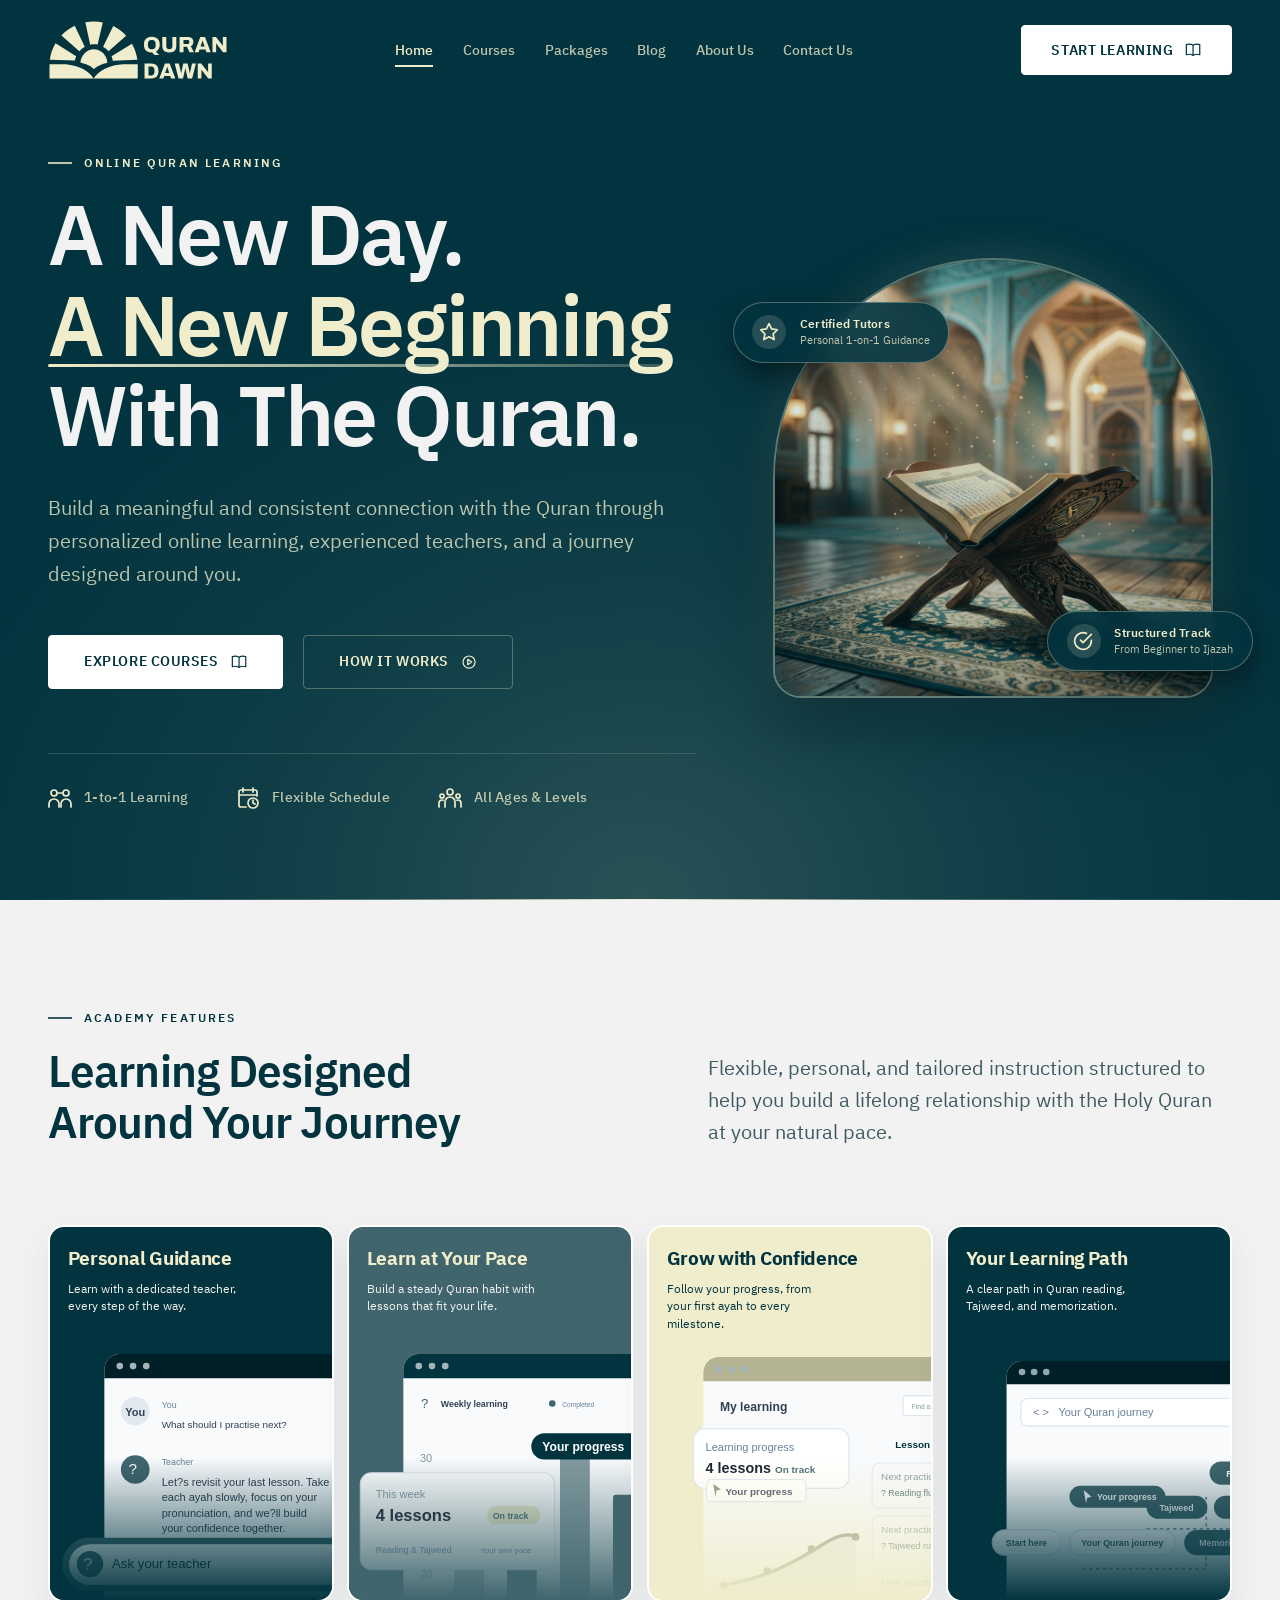
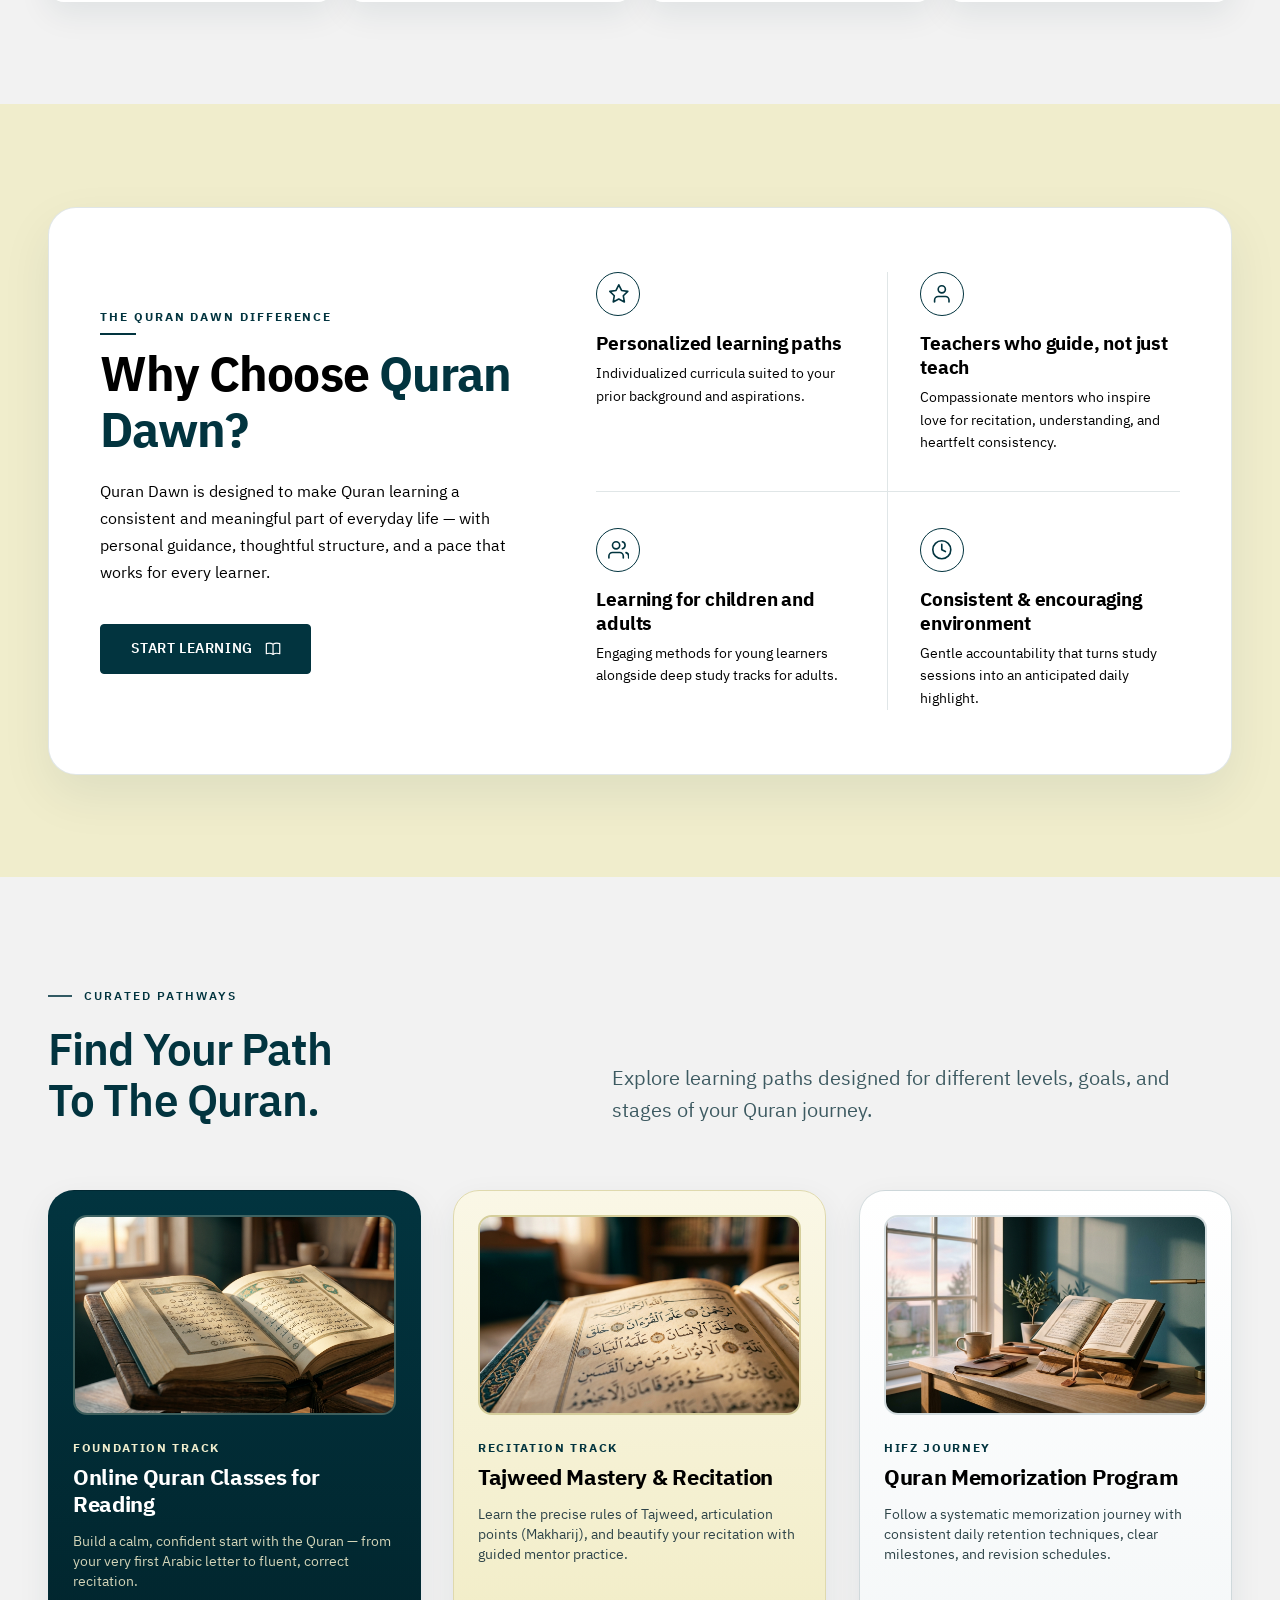
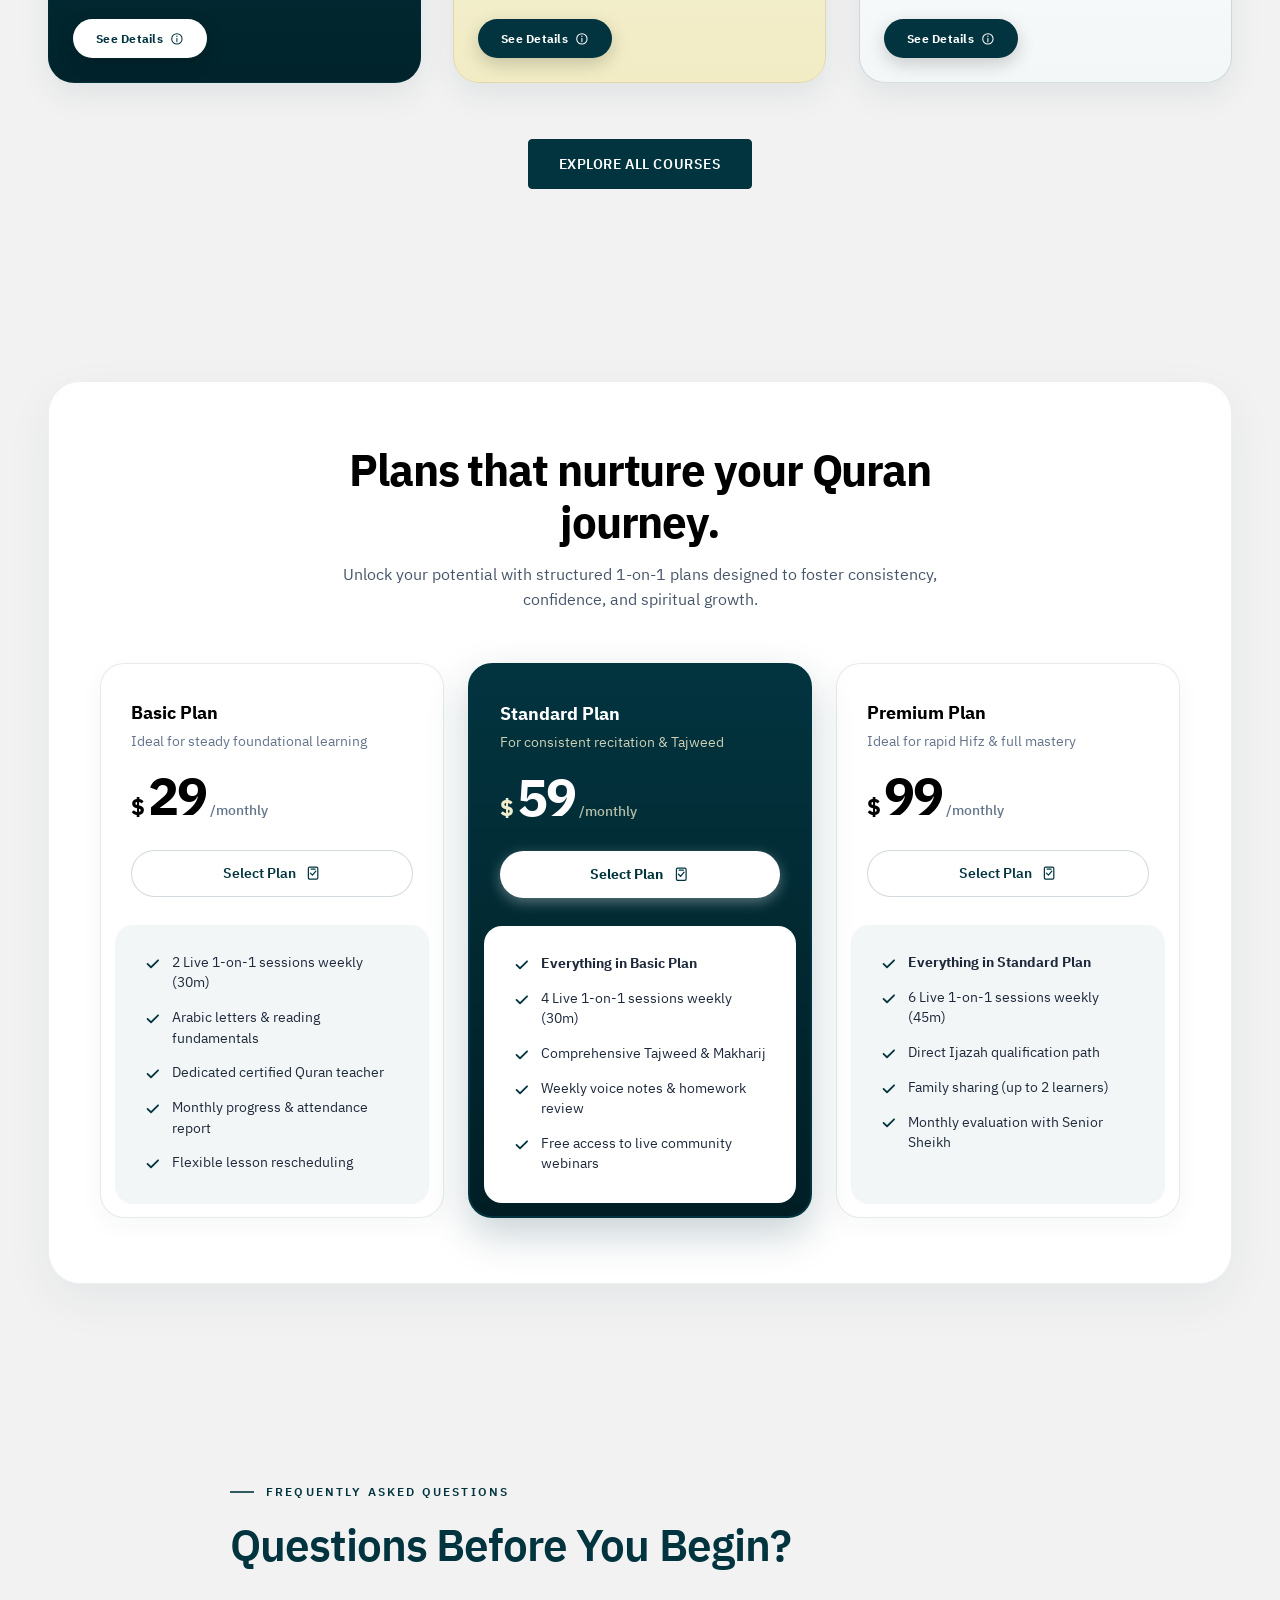
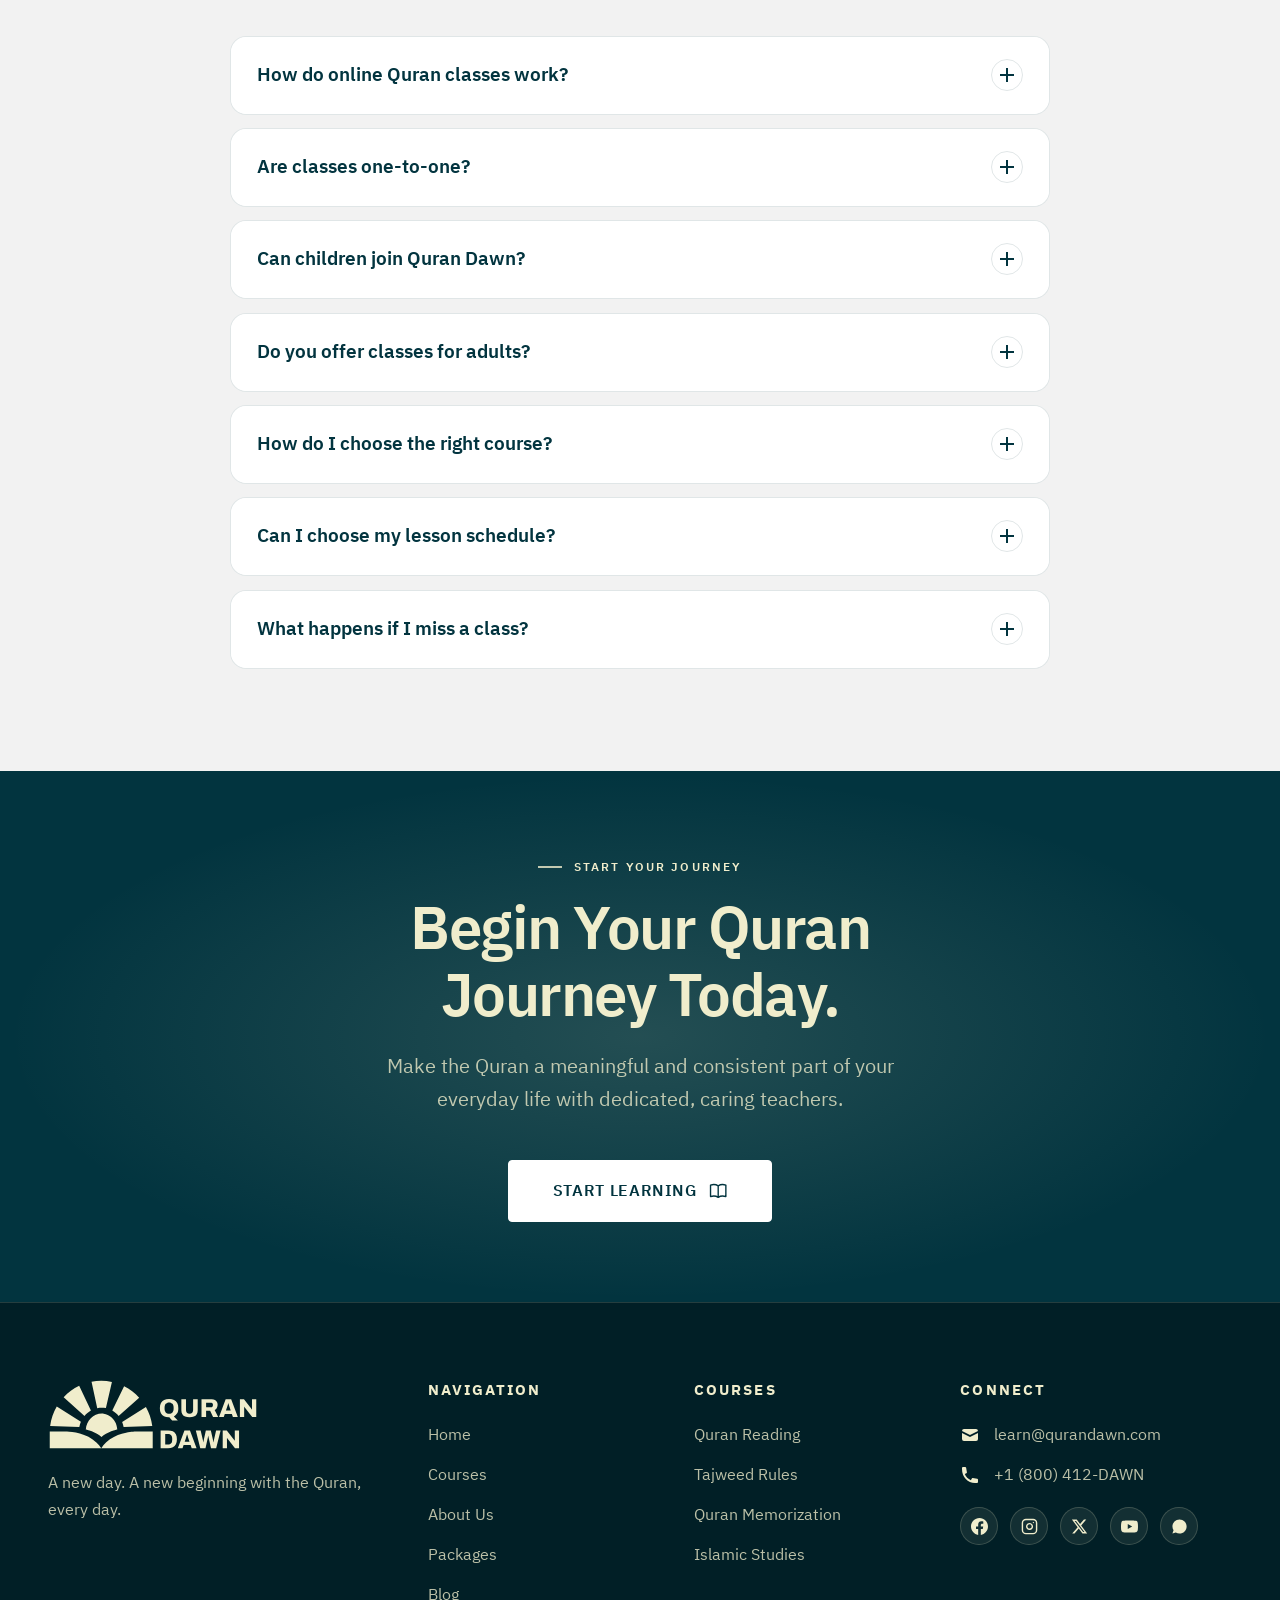
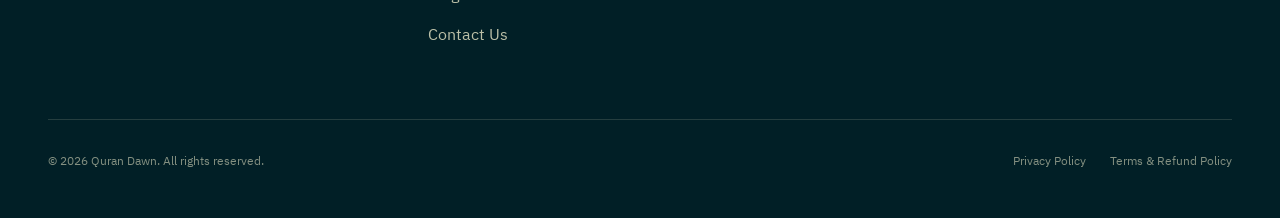
==== commit e0f0dbb0: "ui reviwح" ====
--- a/index.html
+++ b/index.html
@@ -76,6 +76,15 @@
         <div class="mobile-nav-overlay"></div>
 
         <aside id="mobile-nav" aria-label="Mobile Navigation" class="mobile-nav-drawer">
+            <div class="mobile-nav-top">
+                <span class="mobile-nav-title">Menu</span>
+                <button type="button" aria-label="Close navigation menu" class="mobile-nav-close">
+                    <svg viewBox="0 0 24 24" width="22" height="22" fill="none" stroke="currentColor" stroke-width="2" stroke-linecap="round" stroke-linejoin="round">
+                        <line x1="18" y1="6" x2="6" y2="18"></line>
+                        <line x1="6" y1="6" x2="18" y2="18"></line>
+                    </svg>
+                </button>
+            </div>
             <div class="mobile-nav-links">
                 <a href="#" class="mobile-nav-link">Home <span>→</span></a>
                 <a href="courses.html" class="mobile-nav-link">Courses <span>→</span></a>
@@ -111,53 +120,84 @@
                 </div>
 
                 <div class="container">
-                    <div class="hero-content fade-up in-view">
-                        <div class="eyebrow eyebrow-light">
-                            Online Quran Learning
-                        </div>
-
-                        <h1 class="hero-title">
-                            A New Day.<br> <span class="highlight">A New Beginning</span><br> With The Quran.
-                        </h1>
-
-                        <p class="hero-lead">
-                            Build a meaningful and consistent connection with the Quran through personalized
-                            online learning, experienced teachers, and a journey designed around you.
-                        </p>
-
-                        <div class="hero-actions">
-                            <a href="#courses" class="btn btn-primary">Explore Courses <svg class="action-icon" width="20" height="20" viewBox="0 0 24 24" fill="none" stroke="currentColor" stroke-width="1.8" stroke-linecap="round" stroke-linejoin="round" aria-hidden="true" focusable="false"><path d="M12 5v15m0-15C9 3 5 3 2 4v15c3-1 7-1 10 1 3-2 7-2 10-1V4c-3-1-7-1-10 1Z"/></svg></a>
-                            <a href="#why-us" class="btn btn-ghost-light">How It Works <svg class="action-icon" width="20" height="20" viewBox="0 0 24 24" fill="none" stroke="currentColor" stroke-width="1.8" stroke-linecap="round" stroke-linejoin="round" aria-hidden="true" focusable="false"><circle cx="12" cy="12" r="9"/><path d="m10 8 6 4-6 4Z"/></svg></a>
-                        </div>
-                        <!-- Micro Indicators (Editorial Dawn Ticks) -->
-
-                        <div class="hero-micro-bar">
-                            <div class="hero-micro-item">
-                                <svg class="hero-micro-icon" width="24" height="24" viewBox="0 0 24 24" fill="none" stroke="currentColor" stroke-width="1.7" stroke-linecap="round" stroke-linejoin="round" aria-hidden="true" focusable="false">
-                                    <circle cx="6" cy="7" r="3"/>
-                                    <circle cx="18" cy="7" r="3"/>
-                                    <path d="M1 21v-3a5 5 0 0 1 10 0v3m2 0v-3a5 5 0 0 1 10 0v3M10 7h4"/>
-                                </svg>
-                                1-to-1 Learning
-                            </div>
-
-                            <div class="hero-micro-item">
-                                <svg class="hero-micro-icon" width="24" height="24" viewBox="0 0 24 24" fill="none" stroke="currentColor" stroke-width="1.7" stroke-linecap="round" stroke-linejoin="round" aria-hidden="true" focusable="false">
-                                    <path d="M10 21H5a2 2 0 0 1-2-2V6a2 2 0 0 1 2-2h14a2 2 0 0 1 2 2v4M7 2v4m10-4v4M3 9h18"/>
-                                    <circle cx="17" cy="17" r="5"/>
-                                    <path d="M17 14v3l2 1"/>
-                                </svg>
-                                Flexible Schedule
-                            </div>
-
-                            <div class="hero-micro-item">
-                                <svg class="hero-micro-icon" width="24" height="24" viewBox="0 0 24 24" fill="none" stroke="currentColor" stroke-width="1.7" stroke-linecap="round" stroke-linejoin="round" aria-hidden="true" focusable="false">
-                                    <circle cx="12" cy="6" r="3"/>
-                                    <circle cx="4" cy="10" r="2"/>
-                                    <circle cx="20" cy="10" r="2"/>
-                                    <path d="M7 21v-5a5 5 0 0 1 10 0v5M1 21v-4a3 3 0 0 1 4-2.8M23 21v-4a3 3 0 0 0-4-2.8"/>
-                                </svg>
-                                All Ages & Levels
+                    <div class="hero-grid">
+                        <div class="hero-content fade-up in-view">
+                            <div class="eyebrow eyebrow-light">
+                                Online Quran Learning
+                            </div>
+
+                            <h1 class="hero-title">
+                                A New Day.<br> <span class="highlight">A New Beginning</span><br> With The Quran.
+                            </h1>
+
+                            <p class="hero-lead">
+                                Build a meaningful and consistent connection with the Quran through personalized
+                                online learning, experienced teachers, and a journey designed around you.
+                            </p>
+
+                            <div class="hero-actions">
+                                <a href="#courses" class="btn btn-primary">Explore Courses <svg class="action-icon" width="20" height="20" viewBox="0 0 24 24" fill="none" stroke="currentColor" stroke-width="1.8" stroke-linecap="round" stroke-linejoin="round" aria-hidden="true" focusable="false"><path d="M12 5v15m0-15C9 3 5 3 2 4v15c3-1 7-1 10 1 3-2 7-2 10-1V4c-3-1-7-1-10 1Z"/></svg></a>
+                                <a href="#why-us" class="btn btn-ghost-light">How It Works <svg class="action-icon" width="20" height="20" viewBox="0 0 24 24" fill="none" stroke="currentColor" stroke-width="1.8" stroke-linecap="round" stroke-linejoin="round" aria-hidden="true" focusable="false"><circle cx="12" cy="12" r="9"/><path d="m10 8 6 4-6 4Z"/></svg></a>
+                            </div>
+                            <!-- Micro Indicators (Editorial Dawn Ticks) -->
+
+                            <div class="hero-micro-bar">
+                                <div class="hero-micro-item">
+                                    <svg class="hero-micro-icon" width="24" height="24" viewBox="0 0 24 24" fill="none" stroke="currentColor" stroke-width="1.7" stroke-linecap="round" stroke-linejoin="round" aria-hidden="true" focusable="false">
+                                        <circle cx="6" cy="7" r="3"/>
+                                        <circle cx="18" cy="7" r="3"/>
+                                        <path d="M1 21v-3a5 5 0 0 1 10 0v3m2 0v-3a5 5 0 0 1 10 0v3M10 7h4"/>
+                                    </svg>
+                                    1-to-1 Learning
+                                </div>
+
+                                <div class="hero-micro-item">
+                                    <svg class="hero-micro-icon" width="24" height="24" viewBox="0 0 24 24" fill="none" stroke="currentColor" stroke-width="1.7" stroke-linecap="round" stroke-linejoin="round" aria-hidden="true" focusable="false">
+                                        <path d="M10 21H5a2 2 0 0 1-2-2V6a2 2 0 0 1 2-2h14a2 2 0 0 1 2 2v4M7 2v4m10-4v4M3 9h18"/>
+                                        <circle cx="17" cy="17" r="5"/>
+                                        <path d="M17 14v3l2 1"/>
+                                    </svg>
+                                    Flexible Schedule
+                                </div>
+
+                                <div class="hero-micro-item">
+                                    <svg class="hero-micro-icon" width="24" height="24" viewBox="0 0 24 24" fill="none" stroke="currentColor" stroke-width="1.7" stroke-linecap="round" stroke-linejoin="round" aria-hidden="true" focusable="false">
+                                        <circle cx="12" cy="6" r="3"/>
+                                        <circle cx="4" cy="10" r="2"/>
+                                        <circle cx="20" cy="10" r="2"/>
+                                        <path d="M7 21v-5a5 5 0 0 1 10 0v5M1 21v-4a3 3 0 0 1 4-2.8M23 21v-4a3 3 0 0 0-4-2.8"/>
+                                    </svg>
+                                    All Ages & Levels
+                                </div>
+                            </div>
+                        </div>
+
+                        <div class="hero-visual fade-up in-view">
+                            <div class="hero-visual-glow" aria-hidden="true"></div>
+                            
+                            <div class="hero-image-frame">
+                                <img src="assets/images/hero-quran.jpg" alt="Holy Quran Recitation and Learning" width="600" height="600" class="hero-main-img" loading="eager">
+                                <div class="hero-image-overlay" aria-hidden="true"></div>
+                            </div>
+
+                            <div class="hero-badge hero-badge-top">
+                                <div class="hero-badge-icon">
+                                    <svg width="20" height="20" viewBox="0 0 24 24" fill="none" stroke="currentColor" stroke-width="2" stroke-linecap="round" stroke-linejoin="round"><polygon points="12 2 15.09 8.26 22 9.27 17 14.14 18.18 21.02 12 17.77 5.82 21.02 7 14.14 2 9.27 8.91 8.26 12 2"/></svg>
+                                </div>
+                                <div>
+                                    <strong>Certified Tutors</strong>
+                                    <span>Personal 1-on-1 Guidance</span>
+                                </div>
+                            </div>
+
+                            <div class="hero-badge hero-badge-bottom">
+                                <div class="hero-badge-icon">
+                                    <svg width="20" height="20" viewBox="0 0 24 24" fill="none" stroke="currentColor" stroke-width="2" stroke-linecap="round" stroke-linejoin="round"><path d="M22 11.08V12a10 10 0 1 1-5.93-9.14"/><polyline points="22 4 12 14.01 9 11.01"/></svg>
+                                </div>
+                                <div>
+                                    <strong>Structured Track</strong>
+                                    <span>From Beginner to Ijazah</span>
+                                </div>
                             </div>
                         </div>
                     </div>
--- a/assets/css/style.css
+++ b/assets/css/style.css
@@ -512,8 +512,9 @@
     width: 100%;
     max-width: 360px;
     height: 100vh;
+    height: 100dvh;
     background-color: var(--color-teal-dark);
-    padding: 6rem 2rem 3rem;
+    padding: 2rem 1.75rem 2.5rem;
     display: flex;
     flex-direction: column;
     justify-content: space-between;
@@ -521,6 +522,50 @@
     transition: right var(--transition-normal);
     border-left: 1px solid var(--border-light-subtle);
     box-shadow: -10px 0 40px rgba(0,0,0,0.5);
+    overflow-y: auto;
+}
+
+.mobile-nav-top {
+    display: flex;
+    align-items: center;
+    justify-content: space-between;
+    margin-bottom: 2rem;
+    padding-bottom: 0.75rem;
+    border-bottom: 1px solid var(--border-light-subtle);
+}
+
+.mobile-nav-title {
+    font-size: var(--text-sm);
+    font-weight: 600;
+    text-transform: uppercase;
+    letter-spacing: 0.12em;
+    color: var(--color-cream);
+    opacity: 0.85;
+}
+
+.mobile-nav-close {
+    display: inline-flex;
+    align-items: center;
+    justify-content: center;
+    width: 40px;
+    height: 40px;
+    border-radius: 50%;
+    background-color: rgba(240, 237, 204, 0.08);
+    border: 1px solid rgba(240, 237, 204, 0.2);
+    color: var(--color-cream);
+    cursor: pointer;
+    transition: background-color var(--transition-fast), color var(--transition-fast), transform var(--transition-fast), border-color var(--transition-fast);
+}
+
+.mobile-nav-close:hover {
+    background-color: var(--color-cream);
+    color: var(--color-teal);
+    transform: rotate(90deg);
+}
+
+.mobile-nav-close:focus-visible {
+    outline: 2px solid var(--color-cream);
+    outline-offset: 2px;
 }
 
 .mobile-nav-drawer.open {
@@ -625,10 +670,209 @@
     z-index: 3;
 }
 
+.hero-grid {
+    display: grid;
+    grid-template-columns: 1fr;
+    gap: 3.5rem;
+    align-items: center;
+    position: relative;
+    z-index: 4;
+}
+
+@media (min-width: 992px) {
+    .hero-grid {
+        grid-template-columns: 1.15fr 0.85fr;
+        gap: 3.5rem;
+    }
+}
+
 .hero-content {
     position: relative;
     z-index: 4;
-    max-width: 920px;
+    max-width: 100%;
+}
+
+.hero-visual {
+    position: relative;
+    display: flex;
+    justify-content: center;
+    align-items: center;
+    order: -1;
+    margin-bottom: 1rem;
+}
+
+@media (min-width: 992px) {
+    .hero-visual {
+        order: 2;
+        margin-top: 0;
+        margin-bottom: 0;
+    }
+    .hero-content {
+        order: 1;
+    }
+}
+
+.hero-visual-glow {
+    position: absolute;
+    width: 95%;
+    height: 95%;
+    background: radial-gradient(circle, rgba(240, 237, 204, 0.2) 0%, rgba(2, 52, 63, 0) 70%);
+    filter: blur(40px);
+    z-index: 1;
+    pointer-events: none;
+    animation: heroGlowPulse 6s ease-in-out infinite alternate;
+}
+
+.hero-image-frame {
+    position: relative;
+    z-index: 2;
+    width: 100%;
+    max-width: 440px;
+    border-radius: 220px 220px 28px 28px;
+    overflow: hidden;
+    border: 2px solid rgba(240, 237, 204, 0.35);
+    box-shadow: 0 24px 60px rgba(1, 31, 38, 0.65), 0 0 45px rgba(240, 237, 204, 0.15);
+    animation: heroFloat 7s ease-in-out infinite;
+    transform-origin: center center;
+}
+
+.hero-main-img {
+    width: 100%;
+    height: auto;
+    aspect-ratio: 1 / 1;
+    object-fit: cover;
+    display: block;
+    transform: scale(1.02);
+    transition: transform 0.8s var(--ease-editorial);
+}
+
+.hero-image-frame:hover .hero-main-img {
+    transform: scale(1.06);
+}
+
+.hero-image-overlay {
+    position: absolute;
+    inset: 0;
+    background: linear-gradient(180deg, rgba(2, 52, 63, 0.05) 0%, rgba(2, 52, 63, 0.35) 100%);
+    pointer-events: none;
+}
+
+.hero-badge {
+    position: absolute;
+    z-index: 3;
+    display: flex;
+    align-items: center;
+    gap: 0.85rem;
+    padding: 0.75rem 1.15rem;
+    background: rgba(2, 52, 63, 0.9);
+    backdrop-filter: blur(14px);
+    -webkit-backdrop-filter: blur(14px);
+    border: 1px solid rgba(240, 237, 204, 0.3);
+    border-radius: var(--radius-full);
+    box-shadow: 0 12px 32px rgba(0, 0, 0, 0.45);
+    color: var(--color-offwhite);
+    white-space: nowrap;
+}
+
+.hero-badge strong {
+    display: block;
+    font-size: var(--text-xs);
+    font-weight: 600;
+    color: var(--color-cream);
+    letter-spacing: 0.02em;
+}
+
+.hero-badge span {
+    display: block;
+    font-size: 11px;
+    color: var(--color-text-light-muted);
+}
+
+.hero-badge-icon {
+    display: flex;
+    align-items: center;
+    justify-content: center;
+    width: 34px;
+    height: 34px;
+    border-radius: 50%;
+    background: rgba(240, 237, 204, 0.15);
+    color: var(--color-cream);
+    flex-shrink: 0;
+}
+
+.hero-badge-top {
+    top: 10%;
+    left: -20px;
+    animation: floatBadge1 6s ease-in-out infinite;
+}
+
+.hero-badge-bottom {
+    bottom: 6%;
+    right: -20px;
+    animation: floatBadge2 7s ease-in-out infinite;
+}
+
+@media (max-width: 768px) {
+    .hero-grid {
+        gap: 2.25rem;
+    }
+    .hero-image-frame {
+        max-width: 320px;
+        border-radius: 160px 160px 24px 24px;
+    }
+    .hero-badge-top {
+        left: -10px;
+        top: 6%;
+    }
+    .hero-badge-bottom {
+        right: -10px;
+        bottom: 4%;
+    }
+}
+
+@media (max-width: 480px) {
+    .hero-image-frame {
+        max-width: 280px;
+        border-radius: 140px 140px 20px 20px;
+    }
+}
+
+@keyframes heroFloat {
+    0%, 100% {
+        transform: translateY(0px) rotate(0deg);
+    }
+    50% {
+        transform: translateY(-14px) rotate(0.6deg);
+    }
+}
+
+@keyframes floatBadge1 {
+    0%, 100% {
+        transform: translateY(0px) rotate(0deg);
+    }
+    50% {
+        transform: translateY(-10px) rotate(-1.5deg);
+    }
+}
+
+@keyframes floatBadge2 {
+    0%, 100% {
+        transform: translateY(0px) rotate(0deg);
+    }
+    50% {
+        transform: translateY(10px) rotate(1.5deg);
+    }
+}
+
+@keyframes heroGlowPulse {
+    0%, 100% {
+        opacity: 0.35;
+        transform: scale(0.95);
+    }
+    50% {
+        opacity: 0.65;
+        transform: scale(1.08);
+    }
 }
 
 .hero-title {
@@ -672,6 +916,30 @@
     align-items: center;
     gap: 1.25rem;
     margin-bottom: 4rem;
+}
+
+.hero-actions .btn {
+    min-width: 210px;
+    padding: 0.95rem 2.2rem;
+    justify-content: center;
+    text-align: center;
+}
+
+@media (max-width: 768px) {
+    .hero-actions {
+        flex-direction: column;
+        align-items: center;
+        justify-content: center;
+        width: 100%;
+        margin-inline: auto;
+        gap: 1rem;
+    }
+
+    .hero-actions .btn {
+        width: 100%;
+        max-width: 360px;
+        justify-content: center;
+    }
 }
 
 /* Micro Indicators (Minimal dawn geometry, not cards) */
@@ -2616,29 +2884,29 @@
 }
 
 .footer-tagline {
-    font-size: var(--text-sm);
-    line-height: 1.6;
+    font-size: 16px;
+    line-height: 1.7;
     color: var(--color-text-light-muted);
-    max-width: 300px;
+    max-width: 320px;
 }
 
 .footer-heading {
-    font-size: var(--text-sm);
-    font-weight: 600;
+    font-size: 15px;
+    font-weight: 700;
     text-transform: uppercase;
-    letter-spacing: 0.12em;
+    letter-spacing: 0.14em;
     color: var(--color-cream);
-    margin-bottom: 1.25rem;
+    margin-bottom: 1.35rem;
 }
 
 .footer-nav-list {
     display: flex;
     flex-direction: column;
-    gap: 0.85rem;
+    gap: 1rem;
 }
 
 .footer-nav-link {
-    font-size: var(--text-sm);
+    font-size: 16px;
     color: var(--color-text-light-muted);
     transition: color var(--transition-fast), transform var(--transition-fast);
     display: inline-block;
@@ -2652,15 +2920,15 @@
 .footer-contact-item {
     display: flex;
     align-items: center;
-    gap: 0.75rem;
-    font-size: var(--text-sm);
+    gap: 0.85rem;
+    font-size: 16px;
     color: var(--color-text-light-muted);
-    margin-bottom: 0.85rem;
+    margin-bottom: 1rem;
 }
 
 .footer-contact-icon {
-    width: 1.1rem;
-    height: 1.1rem;
+    width: 1.25rem;
+    height: 1.25rem;
     color: var(--color-cream);
     flex-shrink: 0;
 }
